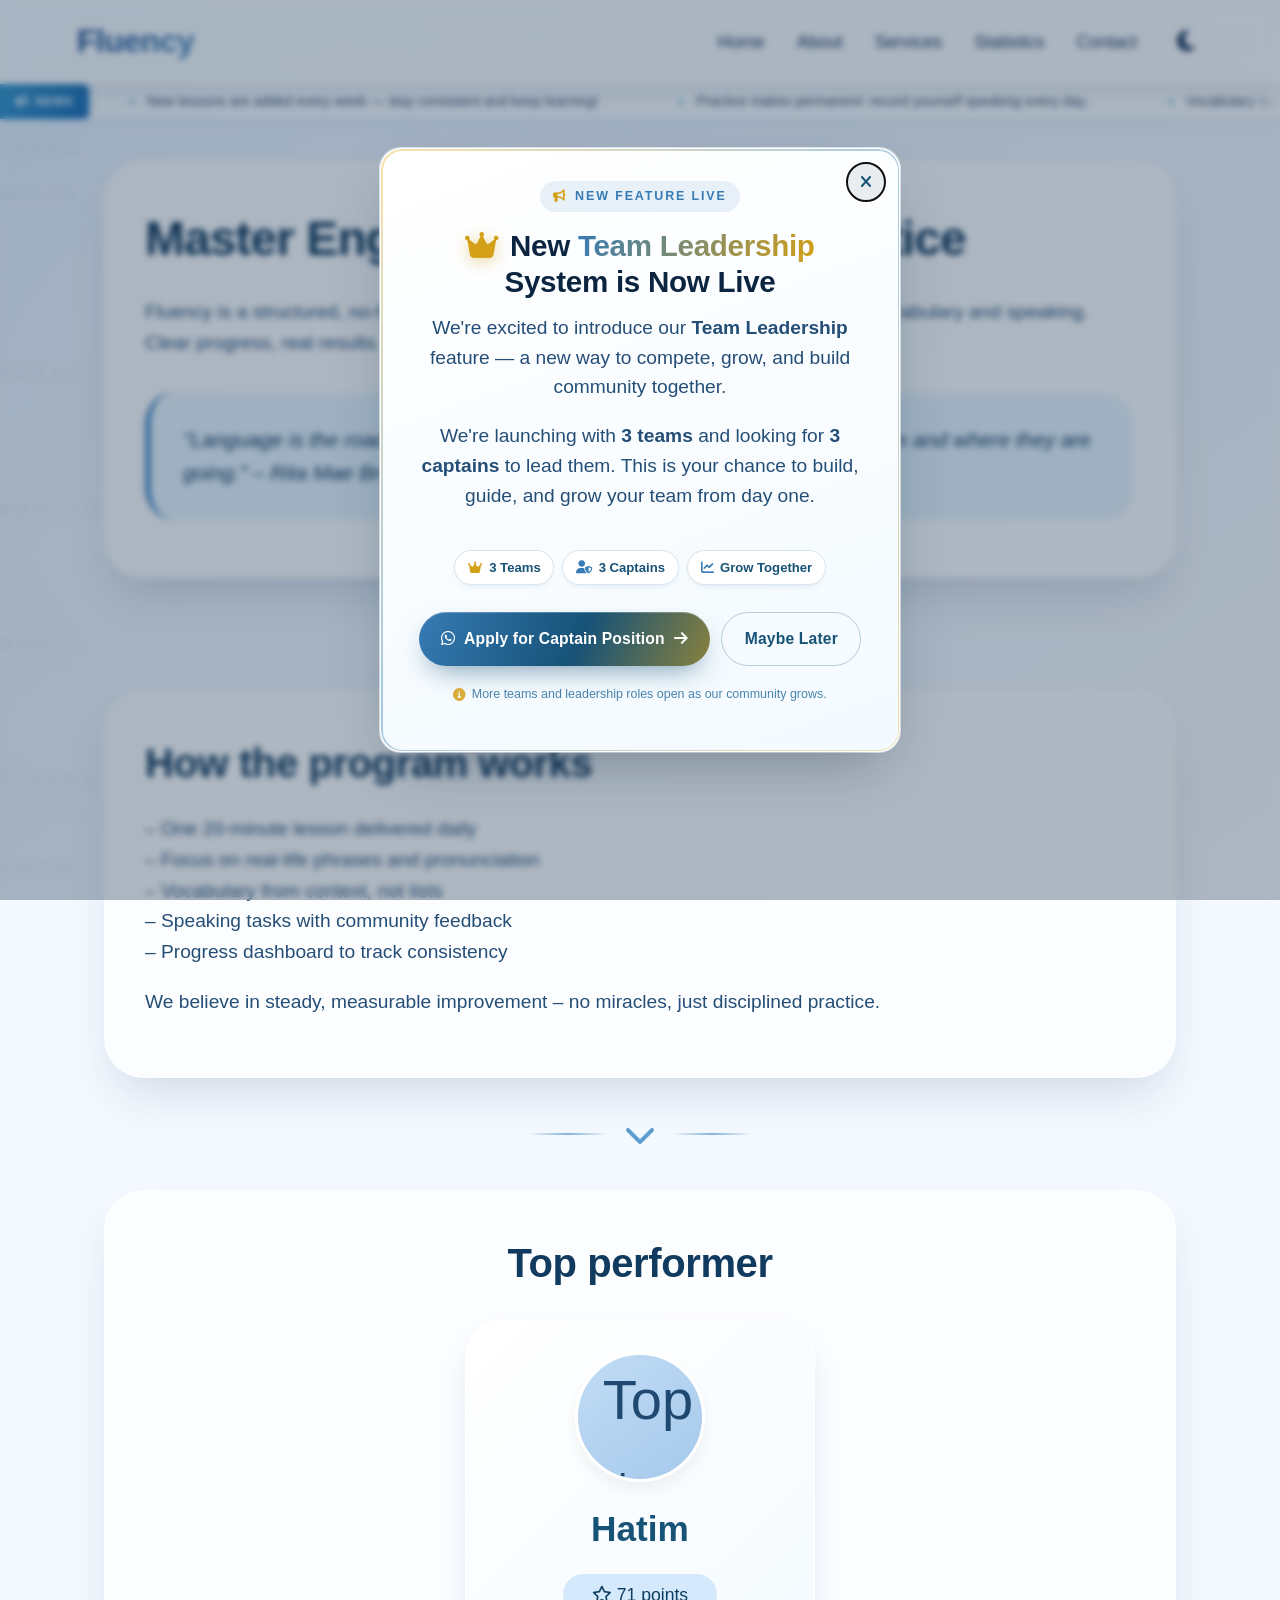
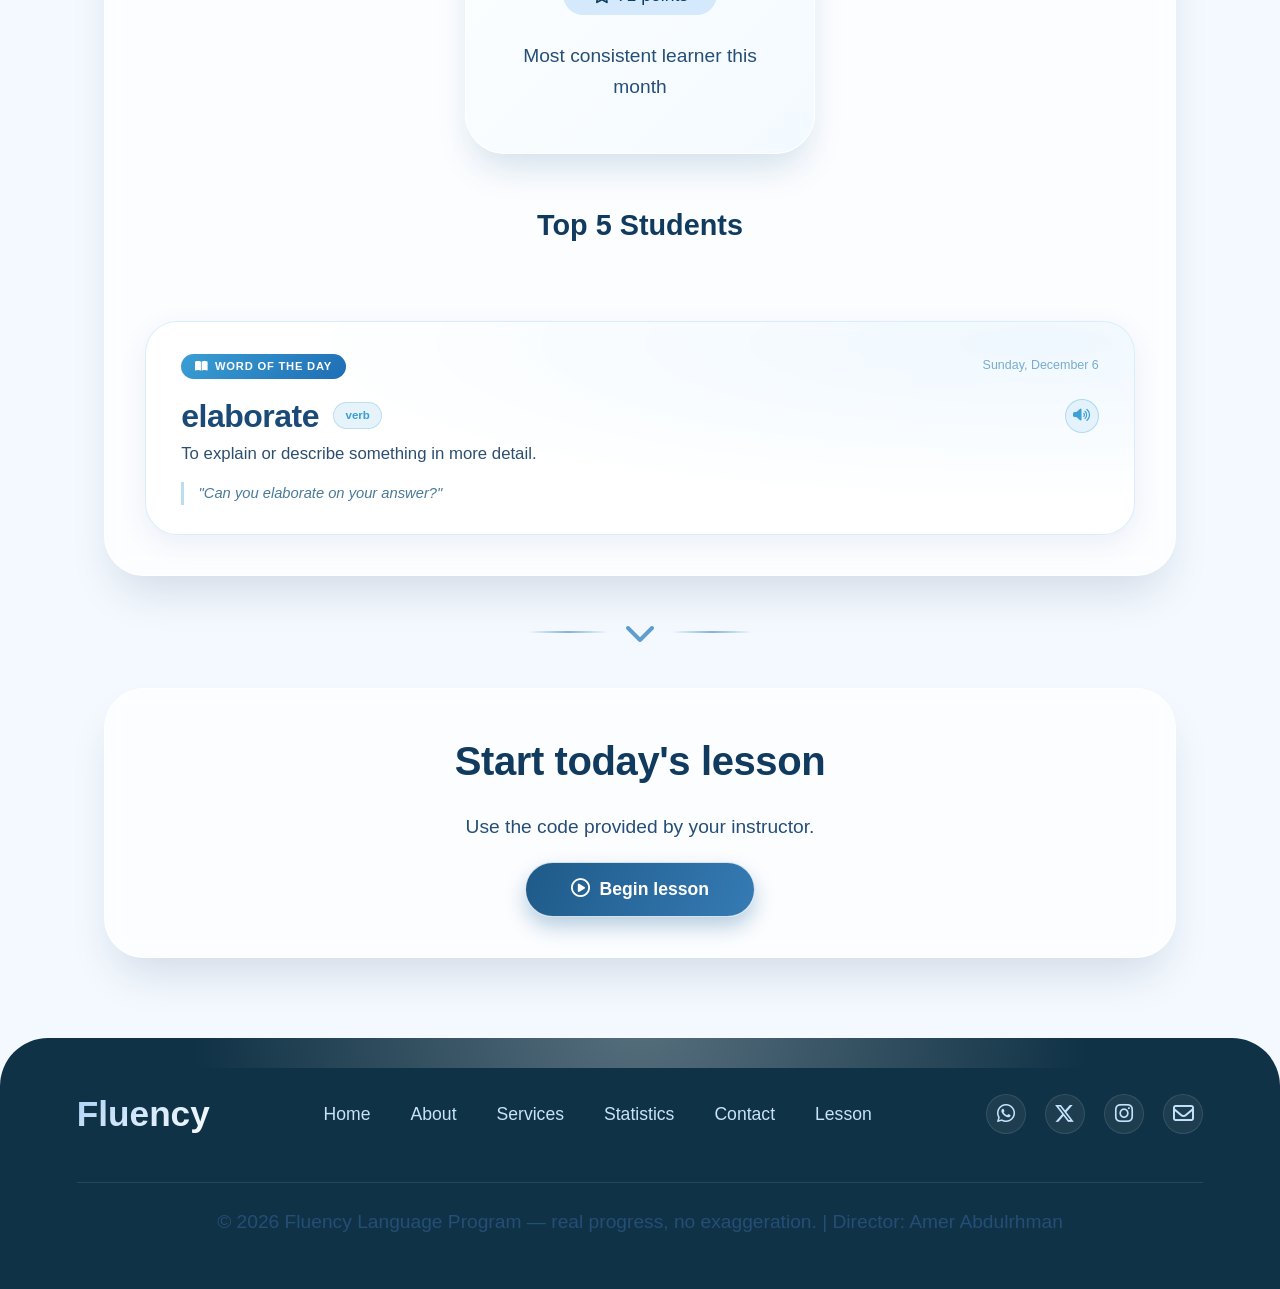
==== index.html @ 18ce6642 "Add popup, translator, cursor trail" ====
<!DOCTYPE html>
<html lang="en">

<head>
  <meta charset="UTF-8">
  <meta name="viewport" content="width=device-width, initial-scale=1.0, maximum-scale=1.0, user-scalable=yes">
  <title>Fluency • Language Mastery</title>
  <link rel="stylesheet" href="https://cdnjs.cloudflare.com/ajax/libs/font-awesome/6.7.2/css/all.min.css">
  <script src="https://cdn.jsdelivr.net/npm/chart.js@4.4.0/dist/chart.umd.min.js"></script>
  <style>
    /* ===== RESET & BASE ===== */
    * {
      margin: 0;
      padding: 0;
      box-sizing: border-box;
    }

    body {
      font-family: 'Calibri', 'Inter', sans-serif;
      background-color: #f4f9ff;
      color: #1e2f4d;
      line-height: 1.6;
      overflow-x: hidden;
      transition: background-color 0.3s, color 0.3s;
      font-size: 1.15rem;
    }

    /* ===== DARK MODE ===== */
    body.dark-mode {
      background-color: #121a24;
      color: #e0e9f5;
    }

    body.dark-mode .section,
    body.dark-mode .task-card,
    body.dark-mode .stats-card,
    body.dark-mode .contact-card,
    body.dark-mode .leader-card,
    body.dark-mode .top-student-card,
    body.dark-mode .instructions,
    body.dark-mode .deadline-info,
    body.dark-mode .marks-info,
    body.dark-mode .input-hint,
    body.dark-mode .student-table,
    body.dark-mode .student-table th,
    body.dark-mode .student-table td,
    body.dark-mode .custom-popup,
    body.dark-mode .questions-box {
      background: rgba(20, 35, 50, 0.9) !important;
      color: #e0e9f5 !important;
      border-color: rgba(255, 255, 255, 0.1) !important;
    }

    body.dark-mode .quote {
      background: rgba(40, 60, 80, 0.8);
      color: #d0e2f5;
    }

    body.dark-mode .btn {
      background: #2d4055;
      color: #cfdef5;
      border-color: #4a6380;
    }

    body.dark-mode .btn-primary {
      background: linear-gradient(115deg, #2b5780, #3f6b99);
      color: white;
    }

    body.dark-mode .progress-bar-container {
      background: #2d4055;
    }

    body.dark-mode .progress-fill {
      background: #5e9fcf;
    }

    body.dark-mode .student-table .progress-bar {
      background: #2d4055;
    }

    body.dark-mode .student-table .progress-fill {
      background: #5e9fcf;
    }

    body.dark-mode .questions-box textarea,
    body.dark-mode .questions-box input {
      background: rgba(30, 45, 60, 0.9);
      color: #e0e9f5;
      border-color: rgba(255, 255, 255, 0.2);
    }

    body.dark-mode .questions-box textarea:focus,
    body.dark-mode .questions-box input:focus {
      border-color: #5e9fcf;
    }

    /* ===== ANIMATED BACKGROUND ===== */
    .bg-animation {
      position: fixed;
      top: 0;
      left: 0;
      width: 100%;
      height: 100%;
      z-index: -2;
      background: linear-gradient(145deg, #e2f0ff 0%, #fafcff 100%);
      overflow: hidden;
      transition: background 0.3s;
    }

    body.dark-mode .bg-animation {
      background: linear-gradient(145deg, #0b1a2a, #1a2c3f);
    }

    .floating-words {
      position: absolute;
      width: 100%;
      height: 100%;
      font-size: 0;
    }

    .floating-words span {
      position: absolute;
      font-size: 1.2rem;
      font-weight: 500;
      color: rgba(75, 130, 190, 0.1);
      white-space: nowrap;
      user-select: none;
      animation: floatWord 20s linear infinite;
      text-transform: uppercase;
      letter-spacing: 4px;
    }

    @keyframes floatWord {
      0% {
        transform: translateX(100vw) translateY(0) rotate(0deg);
        opacity: 0;
      }

      10% {
        opacity: 0.4;
      }

      90% {
        opacity: 0.4;
      }

      100% {
        transform: translateX(-200px) translateY(-50px) rotate(15deg);
        opacity: 0;
      }
    }

    .floating-words span:nth-child(1) {
      top: 15%;
      animation-duration: 18s;
      animation-delay: -2s;
    }

    .floating-words span:nth-child(2) {
      top: 40%;
      animation-duration: 22s;
      animation-delay: -7s;
    }

    .floating-words span:nth-child(3) {
      top: 70%;
      animation-duration: 25s;
      animation-delay: -3s;
    }

    .floating-words span:nth-child(4) {
      top: 20%;
      animation-duration: 30s;
      animation-delay: -12s;
    }

    .floating-words span:nth-child(5) {
      top: 85%;
      animation-duration: 19s;
      animation-delay: -5s;
    }

    .floating-words span:nth-child(6) {
      top: 55%;
      animation-duration: 27s;
      animation-delay: -9s;
    }

    .floating-words span:nth-child(7) {
      top: 10%;
      animation-duration: 24s;
      animation-delay: -15s;
    }

    .floating-words span:nth-child(8) {
      top: 95%;
      animation-duration: 21s;
      animation-delay: -1s;
    }

    .bg-overlay {
      position: fixed;
      top: 0;
      left: 0;
      width: 100%;
      height: 100%;
      background: radial-gradient(circle at 20% 50%, rgba(255, 255, 255, 0.3) 0%, transparent 50%);
      z-index: -1;
      pointer-events: none;
    }

    /* ===== NEWS TICKER ===== */
    .news-ticker {
      width: 100%;
      background: rgba(255, 255, 255, 0.55);
      backdrop-filter: blur(10px);
      -webkit-backdrop-filter: blur(10px);
      border-bottom: 1px solid rgba(180, 220, 255, 0.5);
      color: #1e3a5f;
      font-size: 0.87rem;
      font-weight: 500;
      overflow: hidden;
      display: flex;
      align-items: center;
      height: 36px;
      position: relative;
      z-index: 99;
      box-shadow: 0 2px 10px rgba(30, 90, 140, 0.06);
    }

    body.dark-mode .news-ticker {
      background: rgba(20, 35, 52, 0.7);
      border-bottom-color: rgba(60, 120, 190, 0.25);
      color: #b3d6f0;
    }

    .ticker-label {
      background: linear-gradient(135deg, #3a9fd4, #1e6db5);
      color: #fff;
      font-weight: 700;
      font-size: 0.72rem;
      letter-spacing: 0.07em;
      text-transform: uppercase;
      padding: 0 1rem;
      height: 100%;
      display: flex;
      align-items: center;
      gap: 0.4rem;
      white-space: nowrap;
      flex-shrink: 0;
      border-radius: 0 6px 6px 0;
      box-shadow: 2px 0 8px rgba(30, 109, 181, 0.18);
    }

    .ticker-track {
      flex: 1;
      overflow: hidden;
      position: relative;
      height: 100%;
      -webkit-mask-image: linear-gradient(90deg, transparent 0%, black 2.5%, black 97%, transparent 100%);
      mask-image: linear-gradient(90deg, transparent 0%, black 2.5%, black 97%, transparent 100%);
    }

    .ticker-content {
      display: inline-flex;
      align-items: center;
      height: 100%;
      white-space: nowrap;
      animation: tickerScroll 42s linear infinite;
      will-change: transform;
    }

    .ticker-content:hover { animation-play-state: paused; }

    .ticker-item {
      padding: 0 2.5rem;
      color: #1e3a5f;
      opacity: 0.85;
    }

    body.dark-mode .ticker-item { color: #b3d6f0; }

    .ticker-item::before {
      content: '◆';
      margin-right: 0.75rem;
      font-size: 0.5rem;
      color: #3a9fd4;
      opacity: 0.7;
      vertical-align: middle;
    }

    @keyframes tickerScroll {
      0%   { transform: translateX(100vw); }
      100% { transform: translateX(-100%); }
    }

    @media (prefers-reduced-motion: reduce) {
      .ticker-content { animation: none; }
    }

    /* ===== TASK MOOD BACKGROUND SYSTEM ===== */
    #taskMoodBg {
      position: fixed;
      inset: 0;
      z-index: -1;        /* between bg-animation(-2) and page content */
      pointer-events: none;
    }

    .mood-layer {
      position: absolute;
      inset: 0;
      opacity: 0;
      transition: opacity 0.7s ease;
      will-change: opacity;
    }

    .mood-layer.active { opacity: 1; }
    body.dark-mode .mood-layer.active { opacity: 0.5; }

    /* Task 1 – Video / Study: calm drifting soft-blue blobs */
    .mood-study {
      background:
        radial-gradient(ellipse at 15% 85%, rgba(100,180,255,0.10) 0%, transparent 55%),
        radial-gradient(ellipse at 85% 15%, rgba(150,215,255,0.07) 0%, transparent 50%);
      animation: moodStudyDrift 22s ease-in-out infinite alternate;
      transform-origin: center center;
    }
    @keyframes moodStudyDrift {
      from { transform: scale(1)    translate(0,0); }
      to   { transform: scale(1.06) translate(12px,-8px); }
    }

    /* Task 2 – Reflection / Thinking: subtle dot-grid pulse */
    .mood-thinking {
      background-image: radial-gradient(circle, rgba(80,120,180,0.07) 1px, transparent 1px);
      background-size: 38px 38px;
      animation: moodThinkingPulse 9s ease-in-out infinite;
    }
    @keyframes moodThinkingPulse {
      0%,100% { opacity: 0.5; }
      50%     { opacity: 1;   }
    }

    /* Task 3 – Read Aloud / Speaking: waveform ripple shimmer */
    .mood-speaking {
      background:
        repeating-linear-gradient(
          90deg,
          transparent,
          transparent 10px,
          rgba(60,155,212,0.04) 10px,
          rgba(60,155,212,0.04) 11px
        );
      animation: moodSpeakingShift 5s ease-in-out infinite;
    }
    @keyframes moodSpeakingShift {
      0%,100% { background-position: 0 0;    }
      50%     { background-position: 22px 0; }
    }

    /* Task 4 – Vocabulary: warm calm glow breathe */
    .mood-vocab {
      background:
        radial-gradient(ellipse at 50% 95%, rgba(100,210,160,0.07) 0%, transparent 60%),
        radial-gradient(ellipse at 50% 5%,  rgba(100,180,255,0.07) 0%, transparent 55%);
      animation: moodVocabBreath 14s ease-in-out infinite alternate;
    }
    @keyframes moodVocabBreath {
      from { transform: scale(1);    }
      to   { transform: scale(1.04); }
    }

    /* Task 5 – Questions / Challenge: dynamic purple-blue gradient pulse */
    .mood-challenge {
      background:
        radial-gradient(ellipse at 30% 70%, rgba(170,110,230,0.07) 0%, transparent 55%),
        radial-gradient(ellipse at 70% 30%, rgba(90,155,255,0.08)  0%, transparent 45%);
      animation: moodChallengePulse 7s ease-in-out infinite alternate;
    }
    @keyframes moodChallengePulse {
      from { transform: scale(1)    rotate(0deg);  }
      to   { transform: scale(1.04) rotate(0.4deg); }
    }

    /* ===== HEADER ===== */
    header {
      display: flex;
      justify-content: space-between;
      align-items: center;
      padding: 1rem 6%;
      background: rgba(255, 255, 255, 0.6);
      backdrop-filter: blur(12px);
      -webkit-backdrop-filter: blur(12px);
      box-shadow: 0 8px 20px rgba(0, 30, 60, 0.08);
      position: sticky;
      top: 0;
      z-index: 100;
      border-bottom: 1px solid rgba(255, 255, 255, 0.5);
      transition: background 0.3s;
    }

    body.dark-mode header {
      background: rgba(20, 35, 50, 0.8);
    }

    .logo {
      font-size: 2rem;
      font-weight: 700;
      background: linear-gradient(130deg, #1f4e8c, #4a8abf);
      -webkit-background-clip: text;
      background-clip: text;
      color: transparent;
      letter-spacing: -0.5px;
      cursor: pointer;
      transition: 0.2s;
    }

    .logo:hover {
      filter: drop-shadow(0 4px 8px rgba(0, 100, 200, 0.2));
    }

    nav {
      display: flex;
      gap: 2rem;
      align-items: center;
      flex-wrap: wrap;
    }

    nav a {
      text-decoration: none;
      color: #1e3a5f;
      font-weight: 500;
      font-size: 1.1rem;
      cursor: pointer;
      position: relative;
      padding: 0.25rem 0;
    }

    body.dark-mode nav a {
      color: #c7def5;
    }

    nav a::after {
      content: '';
      position: absolute;
      bottom: 0;
      left: 0;
      width: 0;
      height: 2px;
      background: linear-gradient(90deg, #2b6f9e, #7fb4d9);
      transition: width 0.25s ease;
    }

    nav a:hover::after {
      width: 100%;
    }

    .dark-mode-toggle {
      background: none;
      border: none;
      font-size: 1.5rem;
      cursor: pointer;
      color: #1e3a5f;
      padding: 0 0.5rem;
    }

    body.dark-mode .dark-mode-toggle {
      color: #ffdb9f;
    }

    /* ===== MAIN CONTAINER ===== */
    .container {
      max-width: 1200px;
      margin: 2rem auto 4rem;
      padding: 0 5%;
      position: relative;
      z-index: 5;
    }

    /* ===== CARDS ===== */
    .section {
      background: rgba(255, 255, 255, 0.7);
      backdrop-filter: blur(10px);
      -webkit-backdrop-filter: blur(10px);
      border-radius: 2.5rem;
      padding: 2.5rem;
      margin: 2.5rem 0;
      box-shadow: 0 25px 45px -12px rgba(0, 40, 80, 0.15);
      border: 1px solid rgba(255, 255, 255, 0.6);
      transition: transform 0.3s ease, box-shadow 0.4s, background 0.3s;
    }

    .section:hover {
      transform: translateY(-6px);
      box-shadow: 0 32px 55px -10px rgba(25, 85, 130, 0.2);
      border-color: rgba(255, 255, 255, 0.9);
    }

    h1,
    h2,
    h3 {
      font-weight: 600;
      color: #103a5e;
      margin-bottom: 1.2rem;
    }

    body.dark-mode h1,
    body.dark-mode h2,
    body.dark-mode h3 {
      color: #b3d6f0;
    }

    h1 {
      font-size: clamp(2.2rem, 5vw, 3rem);
      letter-spacing: -0.02em;
    }

    h2 {
      font-size: clamp(2rem, 4vw, 2.5rem);
      letter-spacing: -0.01em;
    }

    h3 {
      font-size: clamp(1.5rem, 3vw, 1.8rem);
    }

    p {
      font-size: 1.2rem;
      color: #254e77;
      margin-bottom: 1.2rem;
      font-weight: 400;
    }

    body.dark-mode p {
      color: #b5d0e8;
    }

    .arrow-section {
      display: flex;
      justify-content: center;
      align-items: center;
      margin: 0.5rem 0 1.5rem;
      color: #84b3d9;
      font-size: 1.6rem;
      gap: 1rem;
    }

    .arrow-section .line {
      width: 80px;
      height: 2px;
      background: linear-gradient(90deg, transparent, #84b3d9, transparent);
    }

    .arrow-section i {
      font-size: 2rem;
      color: #5e9fcf;
      animation: slideDown 2.2s infinite;
    }

    @keyframes slideDown {
      0% {
        transform: translateY(-8px);
        opacity: 0.3;
      }

      50% {
        transform: translateY(8px);
        opacity: 1;
      }

      100% {
        transform: translateY(-8px);
        opacity: 0.3;
      }
    }

    .quote {
      background: rgba(220, 240, 255, 0.7);
      backdrop-filter: blur(4px);
      padding: 2rem;
      border-radius: 2rem;
      margin: 2rem 0 1rem;
      font-style: italic;
      border-left: 6px solid #4e8fc9;
      font-size: 1.3rem;
      color: #103a5e;
      box-shadow: inset 0 2px 10px rgba(255, 255, 255, 0.8);
    }

    /* ===== TOP PERFORMER CARD ===== */
    .leader-card {
      background: linear-gradient(135deg, #ffffff 0%, #f3faff 100%);
      border-radius: 2.5rem;
      padding: 2rem;
      display: flex;
      flex-direction: column;
      align-items: center;
      max-width: 350px;
      margin: 1.5rem auto;
      box-shadow: 0 20px 35px -8px rgba(40, 100, 150, 0.2);
      border: 1px solid rgba(255, 255, 255, 0.9);
    }

    .leader-avatar {
      width: 130px;
      height: 130px;
      background: linear-gradient(145deg, #c1dcf5, #a6c9ec);
      border-radius: 50%;
      display: flex;
      align-items: center;
      justify-content: center;
      margin-bottom: 1.2rem;
      font-size: 3.5rem;
      color: #1f4970;
      box-shadow: 0 8px 16px rgba(0, 0, 0, 0.05);
      border: 3px solid white;
      overflow: hidden;
    }

    .leader-avatar img {
      width: 100%;
      height: 100%;
      object-fit: cover;
    }

    .leader-name {
      font-size: 2.2rem;
      font-weight: 600;
      color: #175277;
      margin-bottom: 0.25rem;
    }

    .leader-points {
      background: #d4e9fc;
      padding: 0.4rem 1.8rem;
      border-radius: 40px;
      font-weight: 500;
      color: #0f3d60;
      margin: 0.8rem 0;
      font-size: 1.1rem;
    }

    /* ===== TOP 5 GRID ===== */
    .top5-grid {
      display: grid;
      grid-template-columns: repeat(auto-fit, minmax(160px, 1fr));
      gap: 1.5rem;
      margin-top: 2rem;
    }

    .top-student-card {
      background: linear-gradient(135deg, #ffffff 0%, #f3faff 100%);
      border-radius: 1.5rem;
      padding: 1.2rem;
      text-align: center;
      box-shadow: 0 10px 20px -5px rgba(40, 100, 150, 0.15);
      border: 1px solid rgba(255, 255, 255, 0.8);
      transition: transform 0.2s;
    }

    .top-student-card:hover {
      transform: translateY(-4px);
    }

    .top-student-name {
      font-size: 1.3rem;
      font-weight: 600;
      color: #175277;
      margin-bottom: 0.3rem;
    }

    .top-student-score {
      font-size: 1.1rem;
      color: #2b6f9e;
      font-weight: 500;
    }

    /* ===== TEAM LEADERBOARD ===== */
    @keyframes fadeSlideUp {
      from { opacity: 0; transform: translateY(20px); }
      to   { opacity: 1; transform: translateY(0); }
    }

    @keyframes premiumGlow {
      0%, 100% {
        box-shadow: 0 0 0 2px rgba(212,160,23,0.35),
                    0 20px 40px -8px rgba(212,160,23,0.40);
      }
      50% {
        box-shadow: 0 0 0 3px rgba(212,160,23,0.60),
                    0 24px 48px -8px rgba(212,160,23,0.60);
      }
    }

    .team-leaderboard-section {
      animation: fadeSlideUp 0.7s ease-out;
    }

    .team-leaderboard-title {
      display: flex;
      align-items: center;
      gap: 0.7rem;
      justify-content: center;
    }

    .team-leaderboard-title i {
      color: #367bb5;
      font-size: 1.8rem;
      filter: drop-shadow(0 2px 4px rgba(54, 123, 181, 0.25));
    }

    .team-leaderboard-subtitle {
      text-align: center;
      color: #2b6f9e;
      font-size: 1.05rem;
      margin-top: -0.3rem;
      margin-bottom: 1.5rem;
      font-style: italic;
    }

    .team-grid {
      display: grid;
      grid-template-columns: repeat(auto-fit, minmax(260px, 1fr));
      gap: 1.5rem;
      margin-top: 1.5rem;
    }

    .team-card {
      background: linear-gradient(135deg, #ffffff 0%, #f3faff 100%);
      border-radius: 1.5rem;
      padding: 1.6rem 1.4rem;
      text-align: center;
      box-shadow: 0 10px 20px -5px rgba(40, 100, 150, 0.15);
      border: 1px solid rgba(255, 255, 255, 0.85);
      transition: transform 0.25s ease, box-shadow 0.25s ease;
      animation: fadeSlideUp 0.6s ease-out both;
      display: flex;
      flex-direction: column;
      align-items: center;
      gap: 0.5rem;
      position: relative;
    }

    .team-card:nth-child(1) { animation-delay: 0.05s; }
    .team-card:nth-child(2) { animation-delay: 0.15s; }
    .team-card:nth-child(3) { animation-delay: 0.25s; }
    .team-card:nth-child(4) { animation-delay: 0.35s; }
    .team-card:nth-child(5) { animation-delay: 0.45s; }
    .team-card:nth-child(n+6) { animation-delay: 0.55s; }

    .team-card:hover {
      transform: translateY(-6px);
      box-shadow: 0 18px 32px -8px rgba(40, 100, 150, 0.25);
    }

    .team-card .rank-icon {
      font-size: 2.4rem;
      line-height: 1;
      margin-bottom: 0.2rem;
    }

    .team-card .rank-icon-1 {
      color: #1e5a88;
      filter: drop-shadow(0 3px 8px rgba(30, 90, 136, 0.35));
    }

    .team-card .rank-icon-2 {
      color: #367bb5;
      filter: drop-shadow(0 2px 5px rgba(54, 123, 181, 0.25));
    }

    .team-card .rank-icon-3 {
      color: #5e9fcf;
      filter: drop-shadow(0 2px 5px rgba(94, 159, 207, 0.25));
    }

    .team-card .rank-icon-other {
      color: #84b3d9;
    }

    .team-card .rank-text {
      color: #5e9fcf;
      font-weight: 600;
      font-size: 0.95rem;
      letter-spacing: 0.05em;
    }

    .team-card .team-name {
      font-size: 1.35rem;
      font-weight: 600;
      color: #175277;
      margin-top: 0.2rem;
    }

    .team-card .team-captain {
      color: #2b6f9e;
      font-size: 0.95rem;
      display: flex;
      align-items: center;
      gap: 0.4rem;
    }

    .team-card .team-captain i {
      color: #5e9fcf;
    }

    .team-card .team-points {
      background: #d4e9fc;
      color: #0f3d60;
      border-radius: 50px;
      padding: 0.4rem 1.1rem;
      font-weight: 600;
      font-size: 1rem;
      margin-top: 0.3rem;
    }

    .team-card.rank-1 {
      background: linear-gradient(135deg, #fffaeb 0%, #fff2c9 100%);
      border: 1.5px solid #f0c862;
      animation: fadeSlideUp 0.6s ease-out both, premiumGlow 2.6s ease-in-out infinite 0.7s;
    }

    .team-card.rank-1 .team-name {
      color: #8a6310;
    }

    .team-card.rank-1 .team-points {
      background: linear-gradient(135deg, #ffe49a, #f0c862);
      color: #5a3f08;
    }

    .team-card.rank-2 {
      background: linear-gradient(135deg, #ffffff 0%, #eef2f6 100%);
      border: 1.5px solid #c4ccd4;
    }

    .team-card.rank-3 {
      background: linear-gradient(135deg, #fff8f1 0%, #f5e6d6 100%);
      border: 1.5px solid #d9b18a;
    }

    .team-leaderboard-footnote {
      text-align: center;
      color: #2b6f9e;
      font-style: italic;
      margin-top: 2rem;
      font-size: 1rem;
    }

    body.dark-mode .team-card {
      background: linear-gradient(135deg, #1a2735 0%, #182230 100%) !important;
      border-color: rgba(255, 255, 255, 0.08) !important;
      color: #e0e9f5;
    }

    body.dark-mode .team-card .team-name {
      color: #d6e7f5;
    }

    body.dark-mode .team-card .team-captain,
    body.dark-mode .team-card .rank-text {
      color: #aac8e0;
    }

    body.dark-mode .team-card .team-points {
      background: rgba(94, 159, 207, 0.2);
      color: #d4e9fc;
    }

    body.dark-mode .team-card.rank-1 {
      background: linear-gradient(135deg, #2a2010 0%, #1f1808 100%) !important;
      border-color: #d4a017 !important;
    }

    body.dark-mode .team-card.rank-1 .team-name {
      color: #f0c862;
    }

    body.dark-mode .team-card.rank-1 .team-points {
      background: linear-gradient(135deg, #d4a017, #b8860b);
      color: #1a1407;
    }

    body.dark-mode .team-card.rank-2 {
      background: linear-gradient(135deg, #1d2530 0%, #161c25 100%) !important;
      border-color: rgba(196, 204, 212, 0.4) !important;
    }

    body.dark-mode .team-card.rank-3 {
      background: linear-gradient(135deg, #261c12 0%, #1e160d 100%) !important;
      border-color: rgba(217, 177, 138, 0.4) !important;
    }

    body.dark-mode .team-leaderboard-subtitle,
    body.dark-mode .team-leaderboard-footnote {
      color: #aac8e0;
    }

    body.dark-mode .team-leaderboard-title i {
      color: #84b3d9;
      filter: drop-shadow(0 2px 4px rgba(132, 179, 217, 0.35));
    }

    body.dark-mode .team-card .rank-icon-1 {
      color: #b3d6f0;
      filter: drop-shadow(0 3px 8px rgba(179, 214, 240, 0.4));
    }

    body.dark-mode .team-card .rank-icon-2 {
      color: #84b3d9;
    }

    body.dark-mode .team-card .rank-icon-3 {
      color: #5e9fcf;
    }

    /* ===== BUTTONS ===== */
    .btn {
      background: white;
      border: none;
      padding: 1rem 2.8rem;
      border-radius: 50px;
      font-weight: 600;
      font-size: 1.1rem;
      color: #1e4f7a;
      cursor: pointer;
      transition: all 0.25s ease;
      box-shadow: 0 6px 16px rgba(45, 100, 150, 0.1);
      display: inline-flex;
      align-items: center;
      justify-content: center;
      gap: 0.6rem;
      border: 1px solid rgba(255, 255, 255, 0.8);
      backdrop-filter: blur(2px);
    }

    .btn i {
      font-size: 1.2rem;
      color: #3d7cb0;
    }

    .btn:hover {
      background: #e8f2fc;
      transform: translateY(-2px);
      box-shadow: 0 10px 22px rgba(25, 90, 160, 0.18);
      border-color: #b0d1f0;
    }

    .btn:active {
      transform: translateY(0) scale(0.97);
      transition: transform 0.08s ease;
    }

    .btn-primary {
      background: linear-gradient(115deg, #1e5a88, #367bb5);
      color: white;
      box-shadow: 0 10px 20px rgba(25, 95, 155, 0.3);
    }

    .btn-primary i {
      color: white;
    }

    .btn-primary:hover {
      background: linear-gradient(115deg, #1b4f78, #2d6ca3);
      transform: translateY(-2px);
      box-shadow: 0 12px 24px rgba(25, 90, 160, 0.28);
    }

    .btn-primary:active {
      transform: translateY(0) scale(0.97);
      transition: transform 0.08s ease;
    }

    /* ===== INPUT ===== */
    input {
      padding: 1rem 1.8rem;
      border-radius: 60px;
      border: 1px solid #c7ddef;
      background: white;
      font-size: 1.1rem;
      width: 300px;
      max-width: 100%;
      margin: 0.8rem 0;
      outline: none;
      transition: 0.2s;
      box-shadow: inset 0 2px 6px rgba(0, 0, 0, 0.02);
    }

    input:focus {
      border-color: #639fd1;
      box-shadow: 0 0 0 3px rgba(90, 155, 215, 0.15);
    }

    .input-hint {
      font-size: 0.9rem;
      color: #5f7d9c;
      margin-top: -0.5rem;
      margin-bottom: 0.8rem;
    }

    body.dark-mode .input-hint {
      color: #a0b8d0;
    }

    /* ===== QUESTIONS BOX ===== */
    .questions-box {
      background: rgba(255, 255, 255, 0.9);
      border-radius: 2rem;
      padding: 2rem;
      margin-top: 2rem;
      border: 2px solid #c7ddef;
      box-shadow: 0 10px 25px -5px rgba(0, 50, 80, 0.1);
    }

    .questions-box h3 {
      color: #1e5a88;
      margin-bottom: 1rem;
      display: flex;
      align-items: center;
      gap: 0.8rem;
    }

    .questions-box h3 i {
      color: #5e9fcf;
      font-size: 1.8rem;
    }

    .questions-box textarea {
      width: 100%;
      padding: 1.2rem;
      border-radius: 1.5rem;
      border: 2px solid #c7ddef;
      font-size: 1.1rem;
      font-family: 'Calibri', sans-serif;
      resize: vertical;
      min-height: 120px;
      outline: none;
      transition: 0.2s;
      background: white;
    }

    .questions-box textarea:focus {
      border-color: #1e5a88;
      box-shadow: 0 0 0 3px rgba(30, 90, 136, 0.15);
    }

    .questions-box input[type="text"] {
      width: 100%;
      padding: 1rem 1.5rem;
      border-radius: 60px;
      border: 2px solid #c7ddef;
      font-size: 1.1rem;
      margin: 0.8rem 0;
      outline: none;
      transition: 0.2s;
      background: white;
    }

    .questions-box input[type="text"]:focus {
      border-color: #1e5a88;
      box-shadow: 0 0 0 3px rgba(30, 90, 136, 0.15);
    }

    .questions-box .btn {
      margin-top: 1rem;
    }

    .question-success {
      background: #d4edda;
      color: #155724;
      padding: 1rem 1.5rem;
      border-radius: 1rem;
      margin-top: 1rem;
      display: none;
      align-items: center;
      gap: 0.8rem;
    }

    .question-success.show {
      display: flex;
    }

    .question-success i {
      color: #28a745;
      font-size: 1.5rem;
    }

    /* ===== LESSON TASKS ===== */
    .lesson-tasks {
      display: flex;
      flex-direction: column;
      gap: 1.8rem;
      margin-top: 2rem;
      position: relative;
    }

    .task-card {
      position: relative;
      overflow: hidden;
      background: rgba(255, 255, 255, 0.7);
      backdrop-filter: blur(6px);
      border-radius: 2rem;
      padding: 0;
      border: 1px solid rgba(180, 220, 255, 0.5);
      box-shadow: 0 8px 24px rgba(0, 30, 50, 0.07);
    }

    body.dark-mode .task-card {
      background: rgba(30, 45, 60, 0.8);
      border-color: rgba(80, 140, 200, 0.2);
    }

    /* ── Task Banner (header for each task card) ── */
    .task-banner {
      position: relative;
      display: flex;
      align-items: center;
      gap: 0.8rem;
      padding: 1.15rem 1.6rem;
      background: linear-gradient(135deg, rgba(232,244,255,0.95) 0%, rgba(210,235,255,0.75) 100%);
      border-bottom: 1px solid rgba(180, 220, 255, 0.45);
      overflow: hidden;
    }
    body.dark-mode .task-banner {
      background: linear-gradient(135deg, rgba(25,50,80,0.9) 0%, rgba(20,40,65,0.8) 100%);
      border-bottom-color: rgba(60,120,190,0.25);
    }
    .task-banner .tb-shape {
      position: absolute;
      border-radius: 50%;
      pointer-events: none;
    }
    .task-banner .tb-shape-1 {
      width: 160px; height: 160px;
      background: radial-gradient(circle, #c5e2ff 0%, transparent 70%);
      top: -65px; right: -40px;
      opacity: 0.65;
    }
    .task-banner .tb-shape-2 {
      width: 90px; height: 90px;
      background: radial-gradient(circle, #dbeeff 0%, transparent 70%);
      bottom: -35px; left: -15px;
      opacity: 0.55;
    }
    .task-banner .tb-shape-3 {
      width: 55px; height: 55px;
      background: linear-gradient(135deg, #d0eaff, #b8d9f5);
      top: 50%; right: 90px;
      transform: translateY(-50%) rotate(22deg);
      opacity: 0.35;
      border-radius: 10px;
    }
    .task-banner-icon {
      width: 46px; height: 46px;
      background: linear-gradient(135deg, #3a9fd4, #1e6db5);
      border-radius: 14px;
      display: flex; align-items: center; justify-content: center;
      color: #fff;
      font-size: 1.15rem;
      box-shadow: 0 4px 14px rgba(25, 90, 160, 0.3);
      position: relative; z-index: 1;
      flex-shrink: 0;
    }
    body.dark-mode .task-banner-icon {
      background: linear-gradient(135deg, #2a7ab5, #1a5a96);
    }
    .task-banner-title {
      font-size: 1.2rem;
      font-weight: 700;
      color: #18537b;
      position: relative; z-index: 1;
      flex: 1;
    }
    body.dark-mode .task-banner-title {
      color: #b3d6f0;
    }
    .task-banner-badge {
      background: linear-gradient(135deg, #e8f4ff, #d4ecff);
      color: #1e5a88;
      font-size: 0.76rem;
      font-weight: 700;
      padding: 0.22rem 0.85rem;
      border-radius: 50px;
      border: 1px solid rgba(30, 90, 136, 0.18);
      box-shadow: 0 2px 6px rgba(0, 60, 120, 0.08);
      position: relative; z-index: 1;
      letter-spacing: 0.03em;
    }
    body.dark-mode .task-banner-badge {
      background: rgba(50, 110, 180, 0.35);
      color: #b3d6f0;
      border-color: rgba(100, 160, 220, 0.3);
    }

    /* Task body padding (replaces old card padding) */
    .task-body {
      padding: 1.8rem 2rem 2rem;
    }

    .task-title {
      font-size: 1.6rem;
      font-weight: 600;
      color: #18537b;
      margin-bottom: 1.2rem;
      display: flex;
      align-items: center;
      justify-content: center;
      gap: 0.8rem;
      text-align: center;
    }

    body.dark-mode .task-title {
      color: #b3d6f0;
    }

    .task-title i {
      font-size: 1.9rem;
      color: #538cc0;
    }

    .video-wrapper {
      position: relative;
      padding-bottom: 56.25%;
      height: 0;
      border-radius: 1.5rem;
      overflow: hidden;
      background: #bdd6ec;
      margin: 1.5rem 0;
      box-shadow: 0 10px 25px -5px rgba(0, 0, 0, 0.2);
      border: 2px solid rgba(255, 255, 255, 0.3);
    }

    .video-wrapper iframe {
      position: absolute;
      top: 0;
      left: 0;
      width: 100%;
      height: 100%;
      border: none;
    }

    .deadline-info {
      background: #d9ecfd;
      border-radius: 60px;
      padding: 0.7rem 2rem;
      display: inline-block;
      font-weight: 500;
      color: #145580;
      margin: 1rem 0;
      font-size: 1.1rem;
    }

    .marks-info {
      background: #d9ecfd;
      border-radius: 60px;
      padding: 0.7rem 2rem;
      display: inline-block;
      font-weight: 500;
      color: #145580;
      margin: 0.5rem 0 1rem;
      font-size: 1.1rem;
    }

    .instructions {
      background: #f0f7ff;
      border-radius: 1.5rem;
      padding: 1.5rem;
      margin: 1.5rem 0;
      border-left: 4px solid #4e8fc9;
    }

    .instructions p {
      margin-bottom: 0.5rem;
      color: #254e77;
    }

    .lesson-centered {
      text-align: center;
    }

    .progress-container {
      display: flex;
      align-items: center;
      justify-content: center;
      margin: 1.5rem 0;
      background: rgba(255, 255, 255, 0.5);
      border-radius: 50px;
      padding: 0.5rem 1rem;
    }

    .progress-bar-container {
      width: 200px;
      height: 8px;
      background: #d9ecfd;
      border-radius: 4px;
      margin: 0 1rem;
    }

    .progress-fill {
      height: 100%;
      background: #1e5a88;
      border-radius: 4px;
      width: 0%;
      transition: width 0.3s;
    }

    .task-nav-buttons {
      display: flex;
      justify-content: space-between;
      margin-top: 2rem;
    }

    .hidden-task {
      display: none !important;
    }

    /* ===== TASK 2 (REFLECT) — CENTRED CONTENT ===== */
    /* Works for both static HTML and the API-replaced dynamic version */
    #task2 p,
    #task2 .task-title {
      text-align: center;
    }

    /* ===== TASK CARD ENTER / EXIT ANIMATIONS ===== */

    /* Forward exit — slide left + fade */
    .task-card.task-exiting {
      animation: taskSlideOut var(--exit-dur, 300ms) cubic-bezier(0.4,0,0.6,1) forwards;
      pointer-events: none;
    }
    /* Backward exit — slide right + fade */
    .task-card.task-exiting-back {
      animation: taskSlideOutBack var(--exit-dur, 300ms) cubic-bezier(0.4,0,0.6,1) forwards;
      pointer-events: none;
    }
    /* Forward enter — slide in from right */
    .task-card.task-entering {
      animation: taskSlideIn var(--enter-dur, 360ms) cubic-bezier(0.2,0,0.2,1) forwards;
    }
    /* Backward enter — slide in from left */
    .task-card.task-entering-back {
      animation: taskSlideInBack var(--enter-dur, 360ms) cubic-bezier(0.2,0,0.2,1) forwards;
    }
    /* Thinking task special: blur-to-focus entrance */
    .task-card[data-task-type="thinking"].task-entering,
    .task-card[data-task-type="thinking"].task-entering-back {
      animation: taskFocusIn var(--enter-dur, 380ms) cubic-bezier(0.2,0,0.2,1) forwards;
    }

    @keyframes taskSlideOut {
      from { opacity: 1; transform: translateX(0)     scale(1);    }
      to   { opacity: 0; transform: translateX(-28px)  scale(0.98); }
    }
    @keyframes taskSlideOutBack {
      from { opacity: 1; transform: translateX(0)    scale(1);    }
      to   { opacity: 0; transform: translateX(28px)  scale(0.98); }
    }
    @keyframes taskSlideIn {
      from { opacity: 0; transform: translateX(28px)  scale(0.98); }
      to   { opacity: 1; transform: translateX(0)     scale(1);    }
    }
    @keyframes taskSlideInBack {
      from { opacity: 0; transform: translateX(-28px) scale(0.98); }
      to   { opacity: 1; transform: translateX(0)     scale(1);    }
    }
    @keyframes taskFocusIn {
      from { opacity: 0; transform: scale(0.99); filter: blur(5px); }
      to   { opacity: 1; transform: scale(1);    filter: blur(0);   }
    }

    /* ===== ENHANCED PROGRESS BAR ===== */
    .progress-fill {
      transition: width 0.45s cubic-bezier(0.4, 0, 0.2, 1) !important;
    }

    /* ===== ACCESSIBILITY: REDUCED MOTION ===== */
    @media (prefers-reduced-motion: reduce) {
      .task-card.task-exiting,
      .task-card.task-exiting-back,
      .task-card.task-entering,
      .task-card.task-entering-back {
        animation: none !important;
        opacity: 1 !important;
        transform: none !important;
        filter: none !important;
      }
      .mood-layer {
        transition-duration: 0.01ms !important;
      }
      .mood-study, .mood-thinking, .mood-speaking,
      .mood-vocab, .mood-challenge {
        animation: none !important;
      }
      .bg-animation .floating-words span {
        animation: none !important;
      }
    }

    /* ===== CONTACT CARDS ===== */
    .contact-grid {
      display: flex;
      flex-wrap: wrap;
      gap: 2rem;
      justify-content: center;
      margin: 2rem 0;
    }

    .contact-card {
      background: white;
      border-radius: 2rem;
      padding: 1.8rem 2.2rem;
      text-align: center;
      flex: 1 1 200px;
      box-shadow: 0 15px 25px -8px rgba(0, 50, 80, 0.1);
      border: 1px solid rgba(255, 255, 255, 0.8);
    }

    .contact-card i {
      font-size: 2.5rem;
      color: #327ab3;
      margin-bottom: 1rem;
    }

    /* ===== STATISTICS PAGE ===== */
    .stats-grid {
      display: grid;
      grid-template-columns: repeat(auto-fit, minmax(200px, 1fr));
      gap: 1.5rem;
      margin: 2rem 0;
    }

    .stats-card {
      background: white;
      border-radius: 1.5rem;
      padding: 1.5rem;
      text-align: center;
      box-shadow: 0 8px 16px rgba(0, 30, 50, 0.05);
      border: 1px solid rgba(255, 255, 255, 0.8);
    }

    .stats-number {
      font-size: 2.8rem;
      font-weight: 700;
      color: #1e5a88;
      margin-bottom: 0.5rem;
    }

    .stats-label {
      font-size: 1.2rem;
      color: #2b6f9e;
    }

    .chart-container {
      position: relative;
      height: 300px;
      margin: 2rem 0;
    }

    .category-chart-container {
      height: 350px;
    }

    .student-table {
      width: 100%;
      border-collapse: collapse;
      margin-top: 2rem;
      background: rgba(255, 255, 255, 0.5);
      border-radius: 1rem;
      overflow: hidden;
    }

    .student-table th {
      text-align: left;
      padding: 0.8rem;
      background: rgba(75, 130, 190, 0.2);
      color: #103a5e;
      font-size: 1.1rem;
    }

    .student-table td {
      padding: 0.8rem;
      border-bottom: 1px solid rgba(75, 130, 190, 0.1);
      font-size: 1.1rem;
    }

    .student-table tr:last-child td {
      border-bottom: none;
    }

    .student-table .progress-bar {
      width: 100px;
      height: 8px;
      background: #d9ecfd;
      border-radius: 4px;
      overflow: hidden;
    }

    .student-table .progress-fill {
      height: 100%;
      background: #1e5a88;
      border-radius: 4px;
    }

    /* ===== CUSTOM POPUP ===== */
    .custom-popup {
      position: fixed;
      top: 50%;
      left: 50%;
      transform: translate(-50%, -50%);
      background: white;
      border-radius: 2rem;
      padding: 2.5rem;
      box-shadow: 0 30px 60px rgba(0, 40, 80, 0.3);
      z-index: 1000;
      max-width: 400px;
      width: 90%;
      text-align: center;
      border: 2px solid #4e8fc9;
    }

    .popup-overlay {
      position: fixed;
      top: 0;
      left: 0;
      width: 100%;
      height: 100%;
      background: rgba(0, 0, 0, 0.5);
      z-index: 999;
    }

    .popup-title {
      font-size: 2.2rem;
      font-weight: 700;
      color: #1e5a88;
      margin-bottom: 1rem;
    }

    .popup-message {
      font-size: 1.3rem;
      color: #254e77;
      margin-bottom: 2rem;
    }

    .popup-btn {
      background: linear-gradient(115deg, #1e5a88, #367bb5);
      color: white;
      border: none;
      padding: 0.8rem 2rem;
      border-radius: 50px;
      font-size: 1.2rem;
      font-weight: 600;
      cursor: pointer;
      transition: 0.2s;
    }

    .popup-btn:hover {
      transform: scale(1.05);
    }

    /* ===== LOADING SPINNER ===== */
    .loading-spinner {
      display: inline-block;
      width: 50px;
      height: 50px;
      border: 3px solid rgba(30, 90, 136, 0.3);
      border-radius: 50%;
      border-top-color: #1e5a88;
      animation: spin 1s ease-in-out infinite;
    }

    @keyframes spin {
      to {
        transform: rotate(360deg);
      }
    }

    /* ===== NOTIFICATION ===== */
    .notification {
      position: fixed;
      top: 20px;
      right: 20px;
      background: #1e5a88;
      color: white;
      padding: 1rem 2rem;
      border-radius: 50px;
      box-shadow: 0 10px 20px rgba(0, 0, 0, 0.2);
      z-index: 9999;
      animation: slideIn 0.3s ease;
    }

    @keyframes slideIn {
      from {
        transform: translateX(100%);
        opacity: 0;
      }

      to {
        transform: translateX(0);
        opacity: 1;
      }
    }

    /* ===== FOOTER ===== */
    footer {
      background: #103246;
      color: #e5f0fc;
      padding: 3rem 6% 2rem;
      border-radius: 3rem 3rem 0 0;
      margin-top: 5rem;
      position: relative;
      overflow: hidden;
      transition: background 0.3s;
    }

    body.dark-mode footer {
      background: #0a1a2a;
    }

    footer::before {
      content: '';
      position: absolute;
      top: -30px;
      left: 0;
      width: 100%;
      height: 60px;
      background: radial-gradient(circle at 50% 0%, rgba(255, 255, 255, 0.3) 0%, transparent 70%);
    }

    .footer-content {
      display: flex;
      flex-wrap: wrap;
      justify-content: space-between;
      align-items: center;
      gap: 2rem;
      max-width: 1200px;
      margin: 0 auto;
    }

    .footer-logo {
      font-size: 2.2rem;
      font-weight: 700;
      background: linear-gradient(145deg, #aad0f5, #ffffff);
      -webkit-background-clip: text;
      background-clip: text;
      color: transparent;
    }

    .footer-links {
      display: flex;
      gap: 2.5rem;
      flex-wrap: wrap;
    }

    .footer-links a {
      color: #c7e2fc;
      text-decoration: none;
      font-weight: 400;
      transition: color 0.2s;
      font-size: 1.1rem;
    }

    .footer-links a:hover {
      color: white;
    }

    .social-icons {
      display: flex;
      gap: 1.2rem;
      flex-wrap: wrap;
    }

    .social-icons a {
      color: #c7e2fc;
      background: rgba(255, 255, 255, 0.06);
      width: 40px;
      height: 40px;
      border-radius: 40px;
      display: flex;
      align-items: center;
      justify-content: center;
      font-size: 1.3rem;
      transition: 0.25s;
      border: 1px solid rgba(255, 255, 255, 0.1);
      cursor: pointer;
      text-decoration: none;
    }

    .social-icons a:hover {
      background: #2f577b;
      color: white;
      transform: translateY(-5px);
    }

    .footer-bottom {
      text-align: center;
      margin-top: 2.5rem;
      padding-top: 1.5rem;
      border-top: 1px solid rgba(255, 255, 255, 0.1);
      font-size: 1rem;
      color: #99bcd9;
    }

    .hidden {
      display: none;
    }

    /* ===== NAME ENTRY ADDITIONS ===== */
    .name-error-msg {
      font-size: 1rem;
      margin-top: 0.4rem;
      margin-bottom: 0.6rem;
      display: flex;
      align-items: center;
      gap: 0.5rem;
      justify-content: center;
      color: #cc4444 !important;
    }

    body.dark-mode .name-error-msg {
      color: #f0a0a0 !important;
    }

    #lessonNameSection input:focus {
      border-color: #639fd1;
      box-shadow: 0 0 0 3px rgba(90, 155, 215, 0.15);
    }

    #lessonNameSection input.input-error {
      border-color: #cc4444;
      box-shadow: 0 0 0 3px rgba(200, 60, 60, 0.12);
    }

    /* ╔══════════════════════════════════════════════════════╗
       ║        VOICE RECORDER — PREMIUM UI SYSTEM           ║
       ╚══════════════════════════════════════════════════════╝ */

    /* ── Outer card ─────────────────────────────────────── */
    .vr-card {
      background: linear-gradient(145deg, #ffffff 0%, #f0f8ff 100%);
      border-radius: 2rem;
      padding: 2rem 1.8rem 1.5rem;
      border: 1px solid rgba(30, 90, 136, 0.12);
      box-shadow:
        0 30px 60px -15px rgba(0, 60, 120, 0.13),
        0 4px 12px rgba(30, 90, 136, 0.06),
        inset 0 1px 0 rgba(255, 255, 255, 0.9);
      position: relative;
      overflow: hidden;
    }

    .vr-card::before {
      content: '';
      position: absolute;
      top: -60px; right: -60px;
      width: 220px; height: 220px;
      background: radial-gradient(circle, rgba(94, 159, 207, 0.08) 0%, transparent 70%);
      border-radius: 50%;
      pointer-events: none;
    }

    body.dark-mode .vr-card {
      background: linear-gradient(145deg, rgba(20,38,55,0.95), rgba(14,28,42,0.98));
      border-color: rgba(94, 159, 207, 0.18);
      box-shadow: 0 30px 60px -15px rgba(0,0,0,0.4), inset 0 1px 0 rgba(255,255,255,0.05);
    }

    /* ── Header row ─────────────────────────────────────── */
    .vr-header {
      display: flex;
      align-items: center;
      gap: 1.4rem;
      margin-bottom: 1.6rem;
    }

    /* ── Mic Orbit ───────────────────────────────────────── */
    .vr-mic-orbit {
      position: relative;
      width: 72px; height: 72px;
      flex-shrink: 0;
    }

    .vr-mic-core {
      position: absolute; inset: 0;
      display: flex; align-items: center; justify-content: center;
      background: linear-gradient(135deg, #1e5a88, #367bb5);
      border-radius: 50%;
      font-size: 1.5rem; color: white; z-index: 2;
      box-shadow: 0 8px 20px rgba(30,90,136,0.35);
      transition: background 0.4s ease, transform 0.3s ease;
    }

    .vr-mic-orbit.is-recording .vr-mic-core {
      background: linear-gradient(135deg, #c0392b, #e74c3c);
      box-shadow: 0 8px 24px rgba(231,76,60,0.5);
      animation: vrMicPulse 1.5s ease-in-out infinite;
    }

    @keyframes vrMicPulse {
      0%, 100% { transform: scale(1); }
      50%       { transform: scale(1.08); }
    }

    .vr-orbit-ring {
      position: absolute; border-radius: 50%;
      border: 2px solid rgba(30,90,136,0.15);
      top: 50%; left: 50%;
      transform: translate(-50%,-50%) scale(0);
      opacity: 0;
    }

    .vr-ring-1 { width: 88px;  height: 88px; }
    .vr-ring-2 { width: 108px; height: 108px; }
    .vr-ring-3 { width: 128px; height: 128px; }

    .vr-mic-orbit.is-recording .vr-ring-1 {
      border-color: rgba(231,76,60,0.45);
      animation: vrRingExpand 1.9s ease-out 0.0s infinite;
    }
    .vr-mic-orbit.is-recording .vr-ring-2 {
      border-color: rgba(231,76,60,0.28);
      animation: vrRingExpand 1.9s ease-out 0.4s infinite;
    }
    .vr-mic-orbit.is-recording .vr-ring-3 {
      border-color: rgba(231,76,60,0.14);
      animation: vrRingExpand 1.9s ease-out 0.8s infinite;
    }

    @keyframes vrRingExpand {
      0%   { transform: translate(-50%,-50%) scale(0.7); opacity: 0.9; }
      100% { transform: translate(-50%,-50%) scale(1.25); opacity: 0; }
    }

    /* ── Status + Timer ─────────────────────────────────── */
    .vr-status-text {
      font-size: 1.05rem; font-weight: 600;
      color: #1e5a88; transition: color 0.3s ease;
      letter-spacing: 0.01em;
    }
    body.dark-mode .vr-status-text { color: #7fc5ef; }
    .vr-status-text.vr-recording   { color: #e74c3c; }
    .vr-status-text.vr-done        { color: #1e8a48; }
    body.dark-mode .vr-status-text.vr-done { color: #4cd07d; }

    .vr-timer {
      font-size: 1.85rem; font-weight: 700;
      font-variant-numeric: tabular-nums;
      letter-spacing: 2px; color: #1e3a5f;
      line-height: 1.1; margin-top: 0.1rem;
      transition: color 0.3s ease;
    }
    body.dark-mode .vr-timer { color: #b3d6f0; }
    .vr-timer.is-recording   { color: #c0392b; }

    /* ── Waveform container ──────────────────────────────── */
    .vr-waveform-container {
      margin: 0.2rem 0 1.6rem;
      background: rgba(240,248,255,0.7);
      border-radius: 1.2rem;
      padding: 1rem 1.2rem 0.5rem;
      border: 1px solid rgba(30,90,136,0.08);
      min-height: 88px;
      display: flex; flex-direction: column; align-items: center; gap: 0.35rem;
    }
    body.dark-mode .vr-waveform-container {
      background: rgba(10,25,40,0.6);
      border-color: rgba(94,159,207,0.1);
    }

    .vr-waveform {
      display: flex; align-items: center; justify-content: center;
      gap: 3px; height: 52px; width: 100%;
    }

    .vr-bar {
      width: 4px; border-radius: 3px;
      background: linear-gradient(180deg, #1e5a88 0%, #84b3d9 100%);
      height: 5px; flex-shrink: 0;
      transition: height 0.06s ease, background 0.1s ease;
      will-change: height;
    }

    /* Gentle breathing when idle */
    .vr-bar.idle {
      animation: vrBarIdle var(--idle-dur, 2s) ease-in-out var(--idle-delay, 0s) infinite alternate;
    }
    @keyframes vrBarIdle {
      from { height: 4px;  opacity: 0.4; }
      to   { height: var(--idle-peak, 16px); opacity: 0.8; }
    }

    .vr-waveform-label {
      font-size: 0.78rem; font-weight: 600;
      letter-spacing: 0.12em; text-transform: uppercase;
      color: #84b3d9;
    }
    body.dark-mode .vr-waveform-label { color: #3d6a8a; }

    /* ── Control buttons ─────────────────────────────────── */
    .vr-controls {
      display: flex; justify-content: center;
      gap: 2.5rem; flex-wrap: wrap;
    }

    .vr-btn-group {
      display: flex; flex-direction: column;
      align-items: center; gap: 0.45rem;
    }

    .vr-btn {
      width: 64px; height: 64px; border-radius: 50%; border: none;
      cursor: pointer; display: flex; align-items: center; justify-content: center;
      font-size: 1.3rem;
      transition: transform 0.22s cubic-bezier(0.34,1.56,0.64,1), box-shadow 0.22s ease, opacity 0.2s;
      position: relative; overflow: hidden;
    }
    .vr-btn::after {
      content: ''; position: absolute; inset: 0; border-radius: 50%;
      background: rgba(255,255,255,0.15); opacity: 0; transition: opacity 0.2s;
    }
    .vr-btn:hover::after { opacity: 1; }
    .vr-btn-icon { position: relative; z-index: 1; color: white; }

    .vr-btn-record {
      background: linear-gradient(145deg, #e74c3c, #c0392b);
      box-shadow: 0 8px 20px rgba(231,76,60,0.35), 0 2px 6px rgba(231,76,60,0.2);
    }
    .vr-btn-record:hover:not(:disabled) {
      transform: scale(1.1);
      box-shadow: 0 14px 30px rgba(231,76,60,0.45);
    }
    .vr-btn-record.is-recording {
      animation: vrRecordPulse 1.4s ease-in-out infinite;
    }
    @keyframes vrRecordPulse {
      0%, 100% { box-shadow: 0 0 0 0 rgba(231,76,60,0.6), 0 8px 20px rgba(231,76,60,0.25); }
      50%       { box-shadow: 0 0 0 14px rgba(231,76,60,0), 0 8px 20px rgba(231,76,60,0.15); }
    }

    .vr-btn-stop {
      background: linear-gradient(145deg, #2c3e50, #1a252f);
      box-shadow: 0 8px 20px rgba(0,0,0,0.25);
    }
    .vr-btn-stop:hover:not(:disabled) {
      transform: scale(1.1); box-shadow: 0 14px 28px rgba(0,0,0,0.35);
    }

    .vr-btn-play {
      background: linear-gradient(145deg, #1e5a88, #367bb5);
      box-shadow: 0 8px 20px rgba(30,90,136,0.35), 0 2px 6px rgba(30,90,136,0.2);
    }
    .vr-btn-play:hover:not(:disabled) {
      transform: scale(1.1); box-shadow: 0 14px 30px rgba(30,90,136,0.45);
    }

    .vr-btn:disabled {
      opacity: 0.3; cursor: not-allowed;
      transform: none !important; box-shadow: none !important;
    }

    .vr-btn-label {
      font-size: 0.82rem; font-weight: 600;
      color: #5f7d9c; letter-spacing: 0.04em;
    }
    body.dark-mode .vr-btn-label { color: #5a86aa; }

    /* ── Success badge ───────────────────────────────────── */
    .vr-success-badge {
      display: none;
      align-items: center; gap: 0.6rem;
      margin-top: 1.2rem;
      background: linear-gradient(135deg, #d4edda, #e8f5e9);
      color: #155724;
      border: 1px solid #b8dfc4;
      border-radius: 50px;
      padding: 0.55rem 1.4rem;
      font-size: 0.95rem; font-weight: 600;
      width: 100%; justify-content: center;
      animation: vrBadgePop 0.45s cubic-bezier(0.34,1.56,0.64,1);
    }
    @keyframes vrBadgePop {
      from { transform: scale(0.8); opacity: 0; }
      to   { transform: scale(1);   opacity: 1; }
    }
    body.dark-mode .vr-success-badge {
      background: rgba(30,100,50,0.25); color: #5dd88a;
      border-color: rgba(40,120,60,0.3);
    }

    /* ── Error message ───────────────────────────────────── */
    .vr-error-msg {
      margin-top: 1rem;
      background: #f8d7da; color: #721c24;
      border: 1px solid #f5c6cb;
      border-radius: 1rem; padding: 0.8rem 1.2rem;
      font-size: 0.95rem; font-weight: 500;
    }
    body.dark-mode .vr-error-msg {
      background: rgba(120,30,40,0.3); color: #f0a0a0;
      border-color: rgba(150,40,50,0.4);
    }

    /* ===== RESPONSIVE ===== */
    @media (max-width: 768px) {
      header {
        flex-direction: column;
        gap: 0.8rem;
        padding: 1rem 4%;
      }

      nav {
        gap: 1rem;
        justify-content: center;
      }

      .section {
        padding: 1.8rem;
        margin: 1.5rem 0;
      }

      h1 {
        font-size: 2.2rem;
      }

      h2 {
        font-size: 2rem;
      }

      .arrow-section .line {
        width: 40px;
      }

      .footer-content {
        flex-direction: column;
        text-align: center;
      }

      .footer-links {
        justify-content: center;
      }

      body {
        font-size: 1.1rem;
      }

      .questions-box {
        padding: 1.5rem;
      }

      .team-card {
        padding: 1.2rem 1rem;
      }

      .team-card .rank-icon {
        font-size: 2rem;
      }

      .team-card .team-name {
        font-size: 1.2rem;
      }

      .team-leaderboard-title {
        font-size: 1.8rem;
      }
    }

    /* ===== IMAGE UPLOAD ADDITIONS ===== */
      .upload-box {
        background: rgba(255, 255, 255, 0.9);
        border-radius: 2rem;
        padding: 2rem;
        border: 2px solid #c7ddef;
        box-shadow: 0 10px 25px -5px rgba(0, 50, 80, 0.1);
      }

      body.dark-mode .upload-box {
        background: rgba(20, 35, 50, 0.9) !important;
        border-color: rgba(255, 255, 255, 0.1) !important;
      }

      .upload-drop-zone {
        border: 2.5px dashed #84b3d9;
        border-radius: 1.5rem;
        padding: 2.5rem 2rem;
        text-align: center;
        cursor: pointer;
        background: rgba(220, 240, 255, 0.35);
        transition: all 0.25s ease;
        display: flex;
        flex-direction: column;
        align-items: center;
      }

      .upload-drop-zone:hover,
      .upload-drop-zone.drag-over {
        background: rgba(200, 230, 255, 0.6);
        border-color: #1e5a88;
        transform: scale(1.01);
      }

      body.dark-mode .upload-drop-zone {
        background: rgba(30, 55, 80, 0.5);
        border-color: rgba(100, 160, 220, 0.4);
      }

      .upload-status-success {
        background: #d4edda;
        color: #155724;
        border: 1px solid #c3e6cb;
      }

      .upload-status-error {
        background: #f8d7da;
        color: #721c24;
        border: 1px solid #f5c6cb;
      }

      .upload-status-info {
        background: #d1ecf1;
        color: #0c5460;
        border: 1px solid #bee5eb;
      }

      body.dark-mode .upload-status-success {
        background: rgba(40, 100, 60, 0.3);
        color: #90d4a0;
        border-color: rgba(40, 100, 60, 0.5);
      }

      body.dark-mode .upload-status-error {
        background: rgba(120, 40, 40, 0.3);
        color: #f0a0a0;
        border-color: rgba(120, 40, 40, 0.5);
      }

      /* ===== VIDEO SECTION MODERN CARD ===== */
      .modern-video-card {
        position: relative;
        overflow: hidden;
        background: rgba(255, 255, 255, 0.82);
        backdrop-filter: blur(10px);
        border-radius: 2rem;
        padding: 1.5rem;
        margin: 1.5rem 0;
        box-shadow: 0 16px 40px -8px rgba(0, 50, 100, 0.10), 0 2px 8px rgba(30, 83, 123, 0.06);
        border: 1px solid rgba(180, 220, 255, 0.55);
        transition: transform 0.25s ease, box-shadow 0.3s ease;
      }

      .modern-video-card:hover {
        transform: translateY(-4px);
        box-shadow: 0 24px 50px -8px rgba(0, 50, 100, 0.15), 0 4px 12px rgba(30, 83, 123, 0.08);
      }

      body.dark-mode .modern-video-card {
        background: rgba(30, 45, 65, 0.85);
        border-color: rgba(80, 140, 200, 0.25);
      }

      /* Decorative floating shapes */
      .vd-shape {
        position: absolute;
        border-radius: 50%;
        pointer-events: none;
      }
      .vd-shape-1 {
        width: 230px; height: 230px;
        background: radial-gradient(circle, #dbeeff 0%, transparent 70%);
        top: -80px; right: -60px;
        opacity: 0.75;
      }
      .vd-shape-2 {
        width: 140px; height: 140px;
        background: radial-gradient(circle, #c5e2ff 0%, transparent 70%);
        bottom: -45px; left: -30px;
        opacity: 0.65;
      }
      .vd-shape-3 {
        width: 75px; height: 75px;
        background: radial-gradient(circle, #a8d4f5 0%, transparent 70%);
        top: 50%; left: 14px;
        transform: translateY(-50%);
        opacity: 0.55;
      }
      .vd-shape-4 {
        width: 52px; height: 52px;
        background: linear-gradient(135deg, #d0eaff, #b8d9f5);
        bottom: 20px; right: 24px;
        border-radius: 12px;
        transform: rotate(22deg);
        opacity: 0.45;
      }

      /* Header banner inside video card */
      .video-card-header {
        display: flex;
        align-items: center;
        gap: 0.65rem;
        color: #18537b;
        font-size: 1.1rem;
        font-weight: 600;
        margin-bottom: 1rem;
        position: relative;
        z-index: 1;
        letter-spacing: 0.02em;
      }
      .video-card-header i {
        font-size: 1.3rem;
        color: #3a9fd4;
      }
      body.dark-mode .video-card-header {
        color: #b3d6f0;
      }
      body.dark-mode .video-card-header i {
        color: #7dc8f0;
      }
      .video-card-header .vd-badge {
        margin-left: auto;
        background: linear-gradient(135deg, #e8f4ff, #d4ecff);
        color: #1e5a88;
        font-size: 0.78rem;
        font-weight: 600;
        padding: 0.22rem 0.8rem;
        border-radius: 50px;
        border: 1px solid rgba(30, 90, 136, 0.15);
        box-shadow: 0 2px 6px rgba(0, 60, 120, 0.08);
      }
      body.dark-mode .video-card-header .vd-badge {
        background: rgba(60, 120, 180, 0.3);
        color: #b3d6f0;
        border-color: rgba(100, 160, 220, 0.3);
      }

      .video-title {
        font-size: 1.4rem;
        font-weight: 600;
        color: #1e5a88;
        margin-bottom: 1rem;
        display: flex;
        align-items: center;
        gap: 0.6rem;
      }

      body.dark-mode .video-title {
        color: #b3d6f0;
      }

      .modern-video-card .video-wrapper {
        margin: 0;
        border-radius: 1.2rem;
        overflow: hidden;
        box-shadow: 0 8px 20px rgba(0, 0, 0, 0.1);
      }

      /* ===== READING SECTION IMPROVEMENTS ===== */
      .reading-content {
        background: rgba(255, 255, 255, 0.6);
        border-radius: 1.5rem;
        padding: 1.8rem;
        line-height: 2;
        font-size: 1.1rem;
        color: #1e2f4d;
        transition: font-size 0.2s ease;
        border: 1px solid rgba(255, 255, 255, 0.8);
        white-space: pre-wrap;
        word-wrap: break-word;
      }

      body.dark-mode .reading-content {
        background: rgba(20, 35, 50, 0.7);
        color: #e0e9f5;
      }

      .reading-controls {
        display: flex;
        justify-content: flex-end;
        gap: 0.8rem;
        margin-bottom: 1rem;
      }

      .font-size-btn {
        background: #eef3fc;
        padding: 0.4rem 1rem;
        font-size: 1.2rem;
        font-weight: bold;
        border-radius: 40px;
        border: 1px solid #c7ddef;
        cursor: pointer;
        transition: all 0.2s;
      }

      .font-size-btn:hover {
        background: #c7ddef;
        transform: scale(1.02);
      }

      body.dark-mode .font-size-btn {
        background: #2d4055;
        color: #cfdef5;
        border-color: #4a6380;
      }

      /* ===== WORD OF THE DAY ===== */
      .wotd-card {
        background: rgba(255,255,255,0.72);
        backdrop-filter: blur(8px);
        -webkit-backdrop-filter: blur(8px);
        border: 1px solid rgba(180,220,255,0.5);
        border-radius: 2rem;
        padding: 2rem 2.2rem 1.8rem;
        margin-top: 2.5rem;
        text-align: left;
        box-shadow: 0 8px 28px rgba(20,70,130,0.08);
        position: relative;
        overflow: hidden;
      }

      body.dark-mode .wotd-card {
        background: rgba(25,42,60,0.85);
        border-color: rgba(80,140,200,0.2);
      }

      .wotd-card::before {
        content: '';
        position: absolute;
        inset: 0;
        background: radial-gradient(ellipse at 90% 10%, rgba(100,185,255,0.1) 0%, transparent 60%);
        pointer-events: none;
      }

      .wotd-header {
        display: flex;
        align-items: center;
        gap: 0.7rem;
        margin-bottom: 1.2rem;
      }

      .wotd-badge {
        background: linear-gradient(135deg, #3a9fd4, #1e6db5);
        color: #fff;
        font-size: 0.7rem;
        font-weight: 700;
        letter-spacing: 0.07em;
        text-transform: uppercase;
        padding: 0.25rem 0.85rem;
        border-radius: 50px;
        display: flex;
        align-items: center;
        gap: 0.4rem;
      }

      .wotd-date {
        font-size: 0.78rem;
        color: #7aabcc;
        margin-left: auto;
      }

      body.dark-mode .wotd-date { color: #5d8faa; }

      .wotd-word-row {
        display: flex;
        align-items: center;
        gap: 0.9rem;
        margin-bottom: 0.5rem;
      }

      .wotd-word {
        font-size: 2rem;
        font-weight: 800;
        color: #1a4a75;
        letter-spacing: -0.5px;
        line-height: 1;
      }

      body.dark-mode .wotd-word { color: #a8d4f0; }

      .wotd-pos {
        background: rgba(58,159,212,0.12);
        color: #3a9fd4;
        font-size: 0.72rem;
        font-weight: 600;
        padding: 0.2rem 0.7rem;
        border-radius: 50px;
        border: 1px solid rgba(58,159,212,0.25);
        white-space: nowrap;
        align-self: center;
      }

      .wotd-speak-btn {
        background: rgba(58,159,212,0.1);
        border: 1px solid rgba(58,159,212,0.3);
        border-radius: 50%;
        width: 34px; height: 34px;
        display: flex; align-items: center; justify-content: center;
        color: #3a9fd4;
        cursor: pointer;
        font-size: 0.85rem;
        transition: all 0.2s;
        flex-shrink: 0;
        padding: 0;
        margin-left: auto;
      }

      .wotd-speak-btn:hover {
        background: rgba(58,159,212,0.22);
        transform: scale(1.1);
      }

      .wotd-speak-btn.tts-speaking {
        background: rgba(224,76,60,0.12);
        border-color: rgba(224,76,60,0.35);
        color: #e04c3c;
        animation: ttsPulse 1.2s ease-in-out infinite;
      }

      .wotd-definition {
        font-size: 1.05rem;
        color: #2c4f70;
        line-height: 1.6;
        margin-bottom: 0.9rem;
      }

      body.dark-mode .wotd-definition { color: #90bcd8; }

      .wotd-example {
        font-size: 0.92rem;
        color: #4a7a9b;
        font-style: italic;
        border-left: 3px solid rgba(58,159,212,0.35);
        padding-left: 0.9rem;
        line-height: 1.55;
      }

      body.dark-mode .wotd-example { color: #6699bb; }

      /* ===== TTS (Text-to-Speech) BUTTONS ===== */
      .tts-listen-btn {
        background: linear-gradient(115deg, #1e5a88, #3a9fd4);
        color: white !important;
        border-color: transparent !important;
        display: flex;
        align-items: center;
        gap: 0.4rem;
      }
      .tts-listen-btn:hover {
        background: linear-gradient(115deg, #1b4f78, #2d8abf) !important;
        transform: translateY(-1px) !important;
      }
      .tts-listen-btn.tts-speaking {
        background: linear-gradient(115deg, #e04c3c, #c03528) !important;
        animation: ttsPulse 1.4s ease-in-out infinite;
      }

      /* Vocab speak button – small circle in card header */
      .vocab-speak-btn {
        background: rgba(255,255,255,0.15);
        border: 1px solid rgba(255,255,255,0.3);
        border-radius: 50%;
        width: 30px; height: 30px;
        display: flex; align-items: center; justify-content: center;
        color: white;
        cursor: pointer;
        font-size: 0.78rem;
        transition: background 0.2s, transform 0.15s;
        margin-left: auto;
        flex-shrink: 0;
        padding: 0;
      }
      .vocab-speak-btn:hover {
        background: rgba(255,255,255,0.32);
        transform: scale(1.12);
      }
      .vocab-speak-btn.tts-speaking {
        background: rgba(255,200,180,0.4);
        animation: ttsPulse 1.2s ease-in-out infinite;
      }

      @keyframes ttsPulse {
        0%,100% { opacity: 1;   transform: scale(1); }
        50%     { opacity: 0.65; transform: scale(0.95); }
      }

      /* ===== VOCABULARY GRID (enhanced) ===== */
      .vocab-instruction {
        background: linear-gradient(135deg, #dff0fb, #eaf6ff);
        border-radius: 1.2rem;
        padding: 1rem 1.5rem;
        margin-bottom: 1.5rem;
        font-size: 1.05rem;
        font-weight: 600;
        color: #1e5a88;
        display: flex;
        align-items: center;
        gap: 0.7rem;
        border: 1px solid #b8d9f5;
      }

      body.dark-mode .vocab-instruction {
        background: rgba(30, 60, 90, 0.5);
        border-color: rgba(100, 160, 220, 0.3);
        color: #a0cef5;
      }

      .vocabulary-grid {
        display: grid;
        grid-template-columns: repeat(auto-fill, minmax(260px, 1fr));
        gap: 1.2rem;
        margin-top: 0.5rem;
      }

      .vocab-card {
        background: white;
        border-radius: 1.5rem;
        padding: 0;
        box-shadow: 0 6px 20px rgba(30, 90, 136, 0.08);
        border: 1px solid #d4e8f7;
        transition: transform 0.22s, box-shadow 0.22s;
        overflow: hidden;
        display: flex;
        flex-direction: column;
      }

      .vocab-card:hover {
        transform: translateY(-4px);
        box-shadow: 0 14px 30px rgba(30, 90, 136, 0.14);
      }

      body.dark-mode .vocab-card {
        background: rgba(22, 38, 55, 0.95);
        border-color: rgba(80, 130, 180, 0.2);
      }

      .vocab-card-header {
        background: linear-gradient(120deg, #1e5a88, #3a83bb);
        padding: 1rem 1.3rem 0.9rem;
        display: flex;
        align-items: center;
        gap: 0.6rem;
      }

      body.dark-mode .vocab-card-header {
        background: linear-gradient(120deg, #163d5f, #265e8a);
      }

      .vocab-number {
        background: rgba(255,255,255,0.2);
        color: white;
        font-size: 0.75rem;
        font-weight: 700;
        width: 24px;
        height: 24px;
        border-radius: 50%;
        display: flex;
        align-items: center;
        justify-content: center;
        flex-shrink: 0;
      }

      .vocab-word {
        font-size: 1.25rem;
        font-weight: 700;
        color: white;
        letter-spacing: 0.01em;
      }

      .vocab-card-body {
        padding: 1rem 1.3rem 1.2rem;
        display: flex;
        flex-direction: column;
        gap: 0.8rem;
        flex: 1;
      }

      .vocab-definition {
        color: #2c577c;
        font-size: 0.97rem;
        line-height: 1.5;
        font-style: italic;
        min-height: 1.4rem;
      }

      body.dark-mode .vocab-definition {
        color: #8ab8d8;
      }

      .vocab-example-label {
        font-size: 0.78rem;
        font-weight: 600;
        color: #5e9fcf;
        text-transform: uppercase;
        letter-spacing: 0.07em;
        margin-bottom: 0.2rem;
      }

      body.dark-mode .vocab-example-label {
        color: #5e9fcf;
      }

      .vocab-example input {
        width: 100%;
        padding: 0.65rem 1.1rem;
        border-radius: 60px;
        border: 1.5px solid #c7ddef;
        font-size: 0.95rem;
        background: #f7fbff;
        color: #1e2f4d;
        transition: border-color 0.2s, box-shadow 0.2s;
        outline: none;
        font-family: inherit;
      }

      .vocab-example input:focus {
        border-color: #3a83bb;
        box-shadow: 0 0 0 3px rgba(58, 131, 187, 0.12);
        background: white;
      }

      body.dark-mode .vocab-example input {
        background: rgba(30, 50, 70, 0.8);
        color: #e0e9f5;
        border-color: #3a5a7a;
      }

      body.dark-mode .vocab-example input:focus {
        border-color: #5e9fcf;
      }

      .vocab-example input::placeholder {
        color: #94b8d4;
        font-size: 0.88rem;
        font-style: italic;
      }

      /* ===== SECTION TITLES (visual only) ===== */
      .section-title-enhanced {
        font-size: 1.6rem;
        font-weight: 600;
        color: #18537b;
        margin: 2rem 0 1rem;
        display: flex;
        align-items: center;
        gap: 0.75rem;
        border-bottom: 2px solid #c7ddef;
        padding-bottom: 0.5rem;
      }

      body.dark-mode .section-title-enhanced {
        color: #b3d6f0;
        border-bottom-color: #2d4a6e;
      }

      /* ===== UPLOAD SECTION (after reposition) ===== */
      #lessonImageUpload {
        margin-top: 2.5rem;
        border-radius: 2rem;
        background: rgba(255, 255, 255, 0.7);
        backdrop-filter: blur(8px);
      }

      .task-nav-buttons+#lessonImageUpload {
        margin-top: 2rem;
      }

      /* ===== SPACING & ALIGNMENT ===== */
      .task-card {
        margin-bottom: 2rem;
      }

      .task-card:last-of-type {
        margin-bottom: 0;
      }

    /* ===== MOBILE OVERRIDES (480px) ===== */
    @media (max-width: 480px) {
      .container { padding: 0 4%; }
      .section { padding: 1.5rem; border-radius: 1.8rem; }
      .btn { padding: 0.8rem 1.8rem; font-size: 1rem; }
      input { width: 100%; }
      .leader-avatar { width: 100px; height: 100px; }
      body { font-size: 1rem; }
      .vocabulary-grid { grid-template-columns: 1fr; }
      .reading-controls { flex-wrap: wrap; }
      .team-grid { gap: 1rem; }
      .team-card { padding: 1rem 0.9rem; }
      .team-card .rank-icon { font-size: 1.9rem; }
      .team-card .team-name { font-size: 1.1rem; }
      .team-leaderboard-title { font-size: 1.6rem; }
      .team-leaderboard-title i { font-size: 1.4rem; }
      .team-leaderboard-subtitle,
      .team-leaderboard-footnote { font-size: 0.9rem; }
    }

    /* ===== ANNOUNCEMENT POPUP — Team Captains ===== */
    @keyframes fl-overlay-in { from { opacity: 0; } to { opacity: 1; } }
    @keyframes fl-modal-in {
      from { opacity: 0; transform: translateY(24px) scale(0.96); }
      to   { opacity: 1; transform: translateY(0) scale(1); }
    }
    @keyframes fl-overlay-out { from { opacity: 1; } to { opacity: 0; } }
    @keyframes fl-modal-out {
      from { opacity: 1; transform: translateY(0) scale(1); }
      to   { opacity: 0; transform: translateY(12px) scale(0.97); }
    }
    @keyframes fl-crown-float {
      0%, 100% { transform: translateY(0) rotate(-2deg); }
      50%      { transform: translateY(-5px) rotate(2deg); }
    }
    @keyframes fl-shine {
      0%   { transform: translateX(-120%) skewX(-18deg); }
      60%, 100% { transform: translateX(220%) skewX(-18deg); }
    }
    @keyframes fl-pulse-glow {
      0%, 100% { box-shadow: 0 0 0 0 rgba(240,200,98,0.55), 0 18px 40px -12px rgba(23,82,119,0.45); }
      50%      { box-shadow: 0 0 0 14px rgba(240,200,98,0),    0 22px 52px -12px rgba(23,82,119,0.55); }
    }
    @keyframes fl-spark-float {
      0%   { transform: translateY(0)   scale(1);   opacity: 0.55; }
      50%  { transform: translateY(-8px) scale(1.1); opacity: 1; }
      100% { transform: translateY(0)   scale(1);   opacity: 0.55; }
    }

    .fl-popup-overlay {
      position: fixed; inset: 0;
      background: rgba(11,37,64,0.32);
      backdrop-filter: blur(3px); -webkit-backdrop-filter: blur(3px);
      display: flex; align-items: center; justify-content: center;
      padding: 1.5rem; z-index: 9999;
      animation: fl-overlay-in 0.35s ease-out both;
    }
    .fl-popup-overlay[hidden] { display: none !important; }
    .fl-popup-overlay.fl-closing { animation: fl-overlay-out 0.25s ease-in both; }
    .fl-popup-overlay.fl-closing .fl-popup-modal { animation: fl-modal-out 0.25s ease-in both; }

    .fl-popup-modal {
      position: relative;
      width: min(520px, 100%); max-height: 92vh; overflow-y: auto;
      background: linear-gradient(160deg, #ffffff 0%, #f3faff 100%);
      border-radius: 1.3rem;
      box-shadow: 0 24px 60px -18px rgba(11,37,64,0.35), 0 0 0 1px rgba(255,255,255,0.7);
      animation: fl-modal-in 0.45s cubic-bezier(0.2, 0.9, 0.25, 1.05) both;
      border: 1px solid rgba(255,255,255,0.85);
    }
    .fl-popup-modal::before {
      content: ''; position: absolute; inset: 0;
      border-radius: 1.3rem; padding: 1.5px;
      background: linear-gradient(135deg, #f0c862, #5e9fcf, #f0c862);
      -webkit-mask: linear-gradient(#000 0 0) content-box, linear-gradient(#000 0 0);
              mask: linear-gradient(#000 0 0) content-box, linear-gradient(#000 0 0);
      -webkit-mask-composite: xor; mask-composite: exclude;
      pointer-events: none; opacity: 0.55;
    }

    .fl-popup-close {
      position: absolute; top: 0.9rem; right: 0.9rem;
      width: 38px; height: 38px; border-radius: 50%;
      border: none; background: rgba(11,37,64,0.08); color: #175277;
      font-size: 1.05rem; cursor: pointer;
      display: grid; place-items: center;
      transition: transform 0.2s ease, background 0.2s ease; z-index: 5;
    }
    .fl-popup-close:hover { background: rgba(11,37,64,0.16); transform: rotate(90deg); }

    .fl-popup-grid { display: block; }

    .fl-popup-visual {
      position: relative; padding: 2rem 1.4rem 2rem 2rem;
      display: flex; align-items: center; justify-content: center;
    }
    .fl-popup-visual::before {
      content: ''; position: absolute; inset: 1.5rem;
      background:
        radial-gradient(circle at 20% 30%, rgba(240,200,98,0.25), transparent 55%),
        radial-gradient(circle at 80% 70%, rgba(94,159,207,0.25), transparent 55%);
      border-radius: 1.2rem; filter: blur(10px); z-index: 0;
    }

    .fl-image-frame {
      position: relative; border-radius: 1rem; overflow: hidden;
      box-shadow: 0 18px 40px -12px rgba(23,82,119,0.4);
      background: #fff; width: 100%; z-index: 1;
    }
    .fl-image-frame img { display: block; width: 100%; height: auto; }
    .fl-image-frame::after {
      content: ''; position: absolute; top: 0; left: 0;
      width: 60%; height: 100%;
      background: linear-gradient(90deg, transparent, rgba(255,255,255,0.55), transparent);
      animation: fl-shine 4.5s ease-in-out infinite; pointer-events: none;
    }

    .fl-badge-new {
      position: absolute; top: -10px; left: -10px;
      background: linear-gradient(135deg, #f0c862, #d4a017);
      color: #4a3308; font-size: 0.72rem; font-weight: 800;
      letter-spacing: 0.15em; padding: 0.45rem 0.9rem; border-radius: 50px;
      box-shadow: 0 8px 20px -6px rgba(212,160,23,0.55);
      z-index: 2; animation: fl-pulse-glow 2.4s ease-in-out infinite;
    }
    .fl-badge-new i { margin-right: 0.3rem; }

    .fl-spark {
      position: absolute; color: #f0c862;
      animation: fl-spark-float 2.6s ease-in-out infinite; z-index: 2;
      filter: drop-shadow(0 2px 4px rgba(240,200,98,0.5));
    }
    .fl-spark.s1 { top: 8%;  right: 6%;  font-size: 1.2rem; animation-delay: 0s; }
    .fl-spark.s2 { bottom: 12%; left: 6%; font-size: 0.95rem; animation-delay: 0.6s; color: #5e9fcf; }
    .fl-spark.s3 { top: 50%; right: 2%;  font-size: 0.8rem; animation-delay: 1.2s; }

    .fl-popup-content {
      padding: 2rem 1.9rem 1.7rem;
      display: flex; flex-direction: column; justify-content: center;
      text-align: center; align-items: center;
    }
    .fl-popup-content .fl-popup-body { text-align: center; }
    .fl-popup-content .fl-highlight-row,
    .fl-popup-content .fl-cta-row,
    .fl-popup-content .fl-footnote { justify-content: center; }

    .fl-eyebrow {
      display: inline-flex; align-items: center; gap: 0.5rem;
      color: #367bb5; background: rgba(54,123,181,0.1);
      padding: 0.35rem 0.85rem; border-radius: 50px;
      font-size: 0.78rem; font-weight: 700; letter-spacing: 0.15em;
      text-transform: uppercase; width: max-content; margin-bottom: 1rem;
    }
    .fl-eyebrow i { color: #d4a017; }

    .fl-popup-headline {
      font-size: 1.85rem; line-height: 1.2;
      color: #0b2540; font-weight: 700;
      margin-bottom: 0.85rem; letter-spacing: -0.01em;
    }
    .fl-popup-headline .fl-crown {
      display: inline-block; color: #d4a017;
      animation: fl-crown-float 2.6s ease-in-out infinite;
      transform-origin: center;
      filter: drop-shadow(0 3px 8px rgba(212,160,23,0.45));
      margin-right: 0.25rem;
    }
    .fl-popup-headline .fl-gradient-text {
      background: linear-gradient(115deg, #367bb5, #d4a017);
      -webkit-background-clip: text; background-clip: text; color: transparent;
    }

    .fl-popup-body { color: #175277; font-size: 1rem; line-height: 1.55; margin-bottom: 1.25rem; }
    .fl-popup-body p + p { margin-top: 0.6rem; }

    .fl-highlight-row { display: flex; flex-wrap: wrap; gap: 0.5rem; margin-bottom: 1.4rem; }
    .fl-chip {
      display: inline-flex; align-items: center; gap: 0.4rem;
      background: #fff; border: 1px solid rgba(54,123,181,0.18);
      color: #175277; font-size: 0.82rem; font-weight: 600;
      padding: 0.4rem 0.8rem; border-radius: 50px;
      box-shadow: 0 4px 10px -6px rgba(23,82,119,0.2);
    }
    .fl-chip i { color: #d4a017; }
    .fl-chip.alt i { color: #367bb5; }

    .fl-cta-row { display: flex; flex-wrap: wrap; gap: 0.7rem; margin-top: 0.25rem; }
    .fl-btn {
      font-family: inherit; font-size: 0.98rem; font-weight: 700;
      padding: 0.9rem 1.4rem; border-radius: 50px;
      border: none; cursor: pointer;
      display: inline-flex; align-items: center; gap: 0.55rem;
      transition: transform 0.2s ease, box-shadow 0.2s ease, background 0.2s ease;
      text-decoration: none; letter-spacing: 0.01em;
    }
    .fl-btn-primary {
      position: relative;
      background: linear-gradient(115deg, #367bb5 0%, #175277 55%, #d4a017 130%);
      color: #fff;
      box-shadow: 0 12px 28px -10px rgba(23,82,119,0.6), inset 0 1px 0 rgba(255,255,255,0.25);
      overflow: hidden;
    }
    .fl-btn-primary::after {
      content: ''; position: absolute; top: 0; left: 0;
      width: 40%; height: 100%;
      background: linear-gradient(90deg, transparent, rgba(255,255,255,0.35), transparent);
      transform: translateX(-150%) skewX(-18deg);
      transition: transform 0.6s ease;
    }
    .fl-btn-primary:hover { transform: translateY(-2px); }
    .fl-btn-primary:hover::after { transform: translateX(260%) skewX(-18deg); }
    .fl-btn-secondary {
      background: transparent; color: #175277;
      border: 1.5px solid rgba(23,82,119,0.28);
    }
    .fl-btn-secondary:hover { background: rgba(23,82,119,0.06); color: #0b2540; }

    .fl-footnote {
      margin-top: 1.2rem; font-size: 0.78rem; color: #2b6f9e; opacity: 0.85;
      display: flex; align-items: center; gap: 0.4rem;
    }
    .fl-footnote i { color: #d4a017; }

    body.dark-mode .fl-popup-modal {
      background: linear-gradient(160deg, #182230 0%, #121a24 100%);
      box-shadow: 0 30px 80px -20px rgba(0,0,0,0.7), 0 0 0 1px rgba(255,255,255,0.06);
    }
    body.dark-mode .fl-popup-headline { color: #e6f0fa; }
    body.dark-mode .fl-popup-body,
    body.dark-mode .fl-footnote,
    body.dark-mode .fl-popup-close { color: #aac8e0; }
    body.dark-mode .fl-popup-close { background: rgba(255,255,255,0.08); }
    body.dark-mode .fl-chip {
      background: rgba(94,159,207,0.12); color: #d6e7f5;
      border-color: rgba(94,159,207,0.25);
    }
    body.dark-mode .fl-btn-secondary { color: #cfdef5; border-color: rgba(207,222,245,0.3); }
    body.dark-mode .fl-eyebrow { background: rgba(94,159,207,0.16); color: #aac8e0; }

    @media (max-width: 760px) {
      .fl-popup-grid { grid-template-columns: 1fr; }
      .fl-popup-visual { padding: 1.4rem 1.4rem 0; }
      .fl-popup-visual::before { inset: 1rem; }
      .fl-popup-content { padding: 1.4rem 1.4rem 1.6rem; text-align: center; }
      .fl-eyebrow, .fl-cta-row, .fl-highlight-row { justify-content: center; }
      .fl-eyebrow { margin-left: auto; margin-right: auto; }
      .fl-popup-headline { font-size: 1.5rem; }
      .fl-popup-body { font-size: 0.95rem; }
      .fl-cta-row .fl-btn { flex: 1 1 100%; justify-content: center; }
      .fl-footnote { justify-content: center; }
    }
    @media (max-width: 380px) {
      .fl-popup-content { padding: 1.1rem 1.1rem 1.4rem; }
      .fl-popup-headline { font-size: 1.3rem; }
      .fl-btn { padding: 0.8rem 1.1rem; font-size: 0.9rem; }
    }

    /* ===== WORD TRANSLATOR TOOLTIP ===== */
    @keyframes fl-tt-pop {
      from { opacity: 0; transform: translateY(4px) scale(0.96); }
      to   { opacity: 1; transform: translateY(0) scale(1); }
    }
    @keyframes fl-tt-spin {
      to { transform: rotate(360deg); }
    }

    .fl-tt-popup {
      position: absolute;
      z-index: 10000;
      background: #fff;
      color: #0b2540;
      border-radius: 14px;
      box-shadow: 0 14px 32px -10px rgba(11,37,64,0.4),
                  0 0 0 1px rgba(54,123,181,0.18);
      padding: 0.7rem 0.85rem 0.8rem;
      width: 260px;
      max-width: calc(100vw - 16px);
      font-family: inherit;
      animation: fl-tt-pop 0.18s ease-out;
      user-select: none;
      -webkit-user-select: none;
    }
    .fl-tt-popup[hidden] { display: none !important; }

    .fl-tt-popup::before {
      content: '';
      position: absolute;
      top: -7px; left: 24px;
      width: 14px; height: 14px;
      background: #fff;
      transform: rotate(45deg);
      box-shadow: -1px -1px 0 rgba(54,123,181,0.18);
      border-top-left-radius: 3px;
    }
    .fl-tt-popup.fl-tt-below::before {
      top: auto; bottom: -7px;
      box-shadow: 1px 1px 0 rgba(54,123,181,0.18);
      border-top-left-radius: 0;
      border-bottom-right-radius: 3px;
    }

    .fl-tt-row {
      display: flex;
      align-items: center;
      gap: 0.45rem;
    }

    .fl-tt-word {
      flex: 1;
      font-weight: 700;
      color: #175277;
      font-size: 1rem;
      word-break: break-word;
      line-height: 1.25;
      padding-right: 0.2rem;
    }

    .fl-tt-btn {
      background: rgba(54,123,181,0.12);
      border: none;
      width: 32px; height: 32px;
      border-radius: 50%;
      color: #175277;
      cursor: pointer;
      display: grid; place-items: center;
      transition: background 0.15s ease, transform 0.15s ease, color 0.15s ease;
      font-size: 0.85rem;
      flex-shrink: 0;
    }
    .fl-tt-btn:hover { background: rgba(54,123,181,0.22); transform: translateY(-1px); }
    .fl-tt-btn.fl-tt-playing {
      background: linear-gradient(135deg, #367bb5, #d4a017);
      color: #fff;
      animation: fl-pulse-glow 1.6s ease-in-out infinite;
    }
    .fl-tt-close {
      background: transparent;
      color: #5e9fcf;
      width: 26px; height: 26px;
      font-size: 0.8rem;
    }
    .fl-tt-close:hover { background: rgba(11,37,64,0.08); color: #175277; }

    .fl-tt-divider {
      height: 1px;
      background: linear-gradient(90deg, transparent, rgba(54,123,181,0.25), transparent);
      margin: 0.55rem 0 0.5rem;
    }

    .fl-tt-translation {
      font-size: 1.15rem;
      color: #0b2540;
      font-family: 'Tahoma', 'Segoe UI', sans-serif;
      min-height: 1.4em;
      line-height: 1.4;
      text-align: right;
      direction: rtl;
      font-weight: 600;
    }
    .fl-tt-translation.fl-tt-loading {
      color: #5e9fcf;
      font-style: italic;
      font-size: 0.85rem;
      font-weight: 400;
      text-align: center;
      direction: ltr;
      display: flex;
      align-items: center;
      justify-content: center;
      gap: 0.5rem;
    }
    .fl-tt-loading-spinner {
      width: 12px; height: 12px;
      border: 2px solid rgba(94,159,207,0.3);
      border-top-color: #367bb5;
      border-radius: 50%;
      animation: fl-tt-spin 0.7s linear infinite;
      display: inline-block;
    }
    .fl-tt-error {
      color: #c44;
      font-style: italic;
      font-size: 0.85rem;
      text-align: center;
      direction: ltr;
    }

    body.dark-mode .fl-tt-popup {
      background: #182230;
      color: #e6f0fa;
      box-shadow: 0 14px 32px -10px rgba(0,0,0,0.65),
                  0 0 0 1px rgba(94,159,207,0.22);
    }
    body.dark-mode .fl-tt-popup::before { background: #182230; }
    body.dark-mode .fl-tt-word { color: #d6e7f5; }
    body.dark-mode .fl-tt-btn {
      background: rgba(94,159,207,0.18);
      color: #d6e7f5;
    }
    body.dark-mode .fl-tt-btn:hover { background: rgba(94,159,207,0.28); }
    body.dark-mode .fl-tt-close { background: transparent; color: #aac8e0; }
    body.dark-mode .fl-tt-close:hover { background: rgba(255,255,255,0.08); }
    body.dark-mode .fl-tt-translation { color: #e6f0fa; }

    /* ===== CURSOR TRAIL — Fluency blue → gold ===== */
    .fl-cursor-layer {
      position: fixed;
      top: 0; left: 0;
      width: 100%; height: 100%;
      pointer-events: none;
      z-index: 99998;
      overflow: hidden;
    }
    .fl-cursor-trail {
      position: fixed;
      top: 0; left: 0;
      border-radius: 50%;
      pointer-events: none;
      transform: translate(-9999px, -9999px);
      will-change: transform;
      transition: opacity 0.25s ease;
    }
    @media (hover: none), (pointer: coarse), (prefers-reduced-motion: reduce) {
      .fl-cursor-layer { display: none !important; }
    }
  </style>
</head>

<body>
  <!-- Animated background -->
  <div class="bg-animation">
    <div class="floating-words">
      <span>LEARN</span> <span>SPEAK</span> <span>READ</span> <span>WRITE</span>
      <span>FLUENCY</span> <span>PRACTICE</span> <span>LISTEN</span> <span>GROW</span>
    </div>
  </div>
  <div class="bg-overlay"></div>

  <!-- Task Mood Background Layers (GPU-composited, opacity-only transitions) -->
  <div id="taskMoodBg" aria-hidden="true">
    <div class="mood-layer mood-study"></div>
    <div class="mood-layer mood-thinking"></div>
    <div class="mood-layer mood-speaking"></div>
    <div class="mood-layer mood-vocab"></div>
    <div class="mood-layer mood-challenge"></div>
  </div>

  <header>
    <div class="logo" onclick="reload()">Fluency</div>
    <nav>
      <a onclick="openPage('home')">Home</a>
      <a onclick="openPage('about')">About</a>
      <a onclick="openPage('services')">Services</a>
      <a onclick="openPage('statistics')">Statistics</a>
      <a onclick="openPage('contact')">Contact</a>
      <button class="dark-mode-toggle" onclick="toggleDarkMode()" aria-label="Toggle dark mode">
        <i class="fas fa-moon"></i>
      </button>
    </nav>
  </header>

  <!-- News Ticker -->
  <div class="news-ticker" aria-label="News ticker">
    <span class="ticker-label"><i class="fa-solid fa-bullhorn"></i> News</span>
    <div class="ticker-track">
      <div class="ticker-content">
        <span class="ticker-item">New lessons are added every week — stay consistent and keep learning!</span>
        <span class="ticker-item">Practice makes permanent: record yourself speaking every day.</span>
        <span class="ticker-item">Vocabulary tip: use each new word in a sentence to remember it faster.</span>
        <span class="ticker-item">Don't forget to submit your lesson before the deadline to earn your marks.</span>
        <span class="ticker-item">Fluency is built through small daily habits — keep showing up!</span>
        <span class="ticker-item">Reading aloud improves both your pronunciation and your confidence.</span>
      </div>
    </div>
  </div>

  <div class="container">
    <!-- HOME PAGE -->
    <div id="home">
      <div class="section">
        <h1>Master English through daily practice</h1>
        <p>Fluency is a structured, no‑fluff program: every day a new lesson with video, reading, vocabulary and
          speaking. Clear progress, real results.</p>
        <div class="quote">
          "Language is the road map of a culture. It tells you where its people come from and where they are going." –
          Rita Mae Brown
        </div>
      </div>

      <div class="arrow-section">
        <span class="line"></span>
        <i class="fa-solid fa-chevron-down"></i>
        <span class="line"></span>
      </div>

      <div class="section">
        <h2>How the program works</h2>
        <p>– One 20‑minute lesson delivered daily<br>
          – Focus on real‑life phrases and pronunciation<br>
          – Vocabulary from context, not lists<br>
          – Speaking tasks with community feedback<br>
          – Progress dashboard to track consistency</p>
        <p>We believe in steady, measurable improvement – no miracles, just disciplined practice.</p>
      </div>

      <div class="arrow-section">
        <span class="line"></span>
        <i class="fa-solid fa-chevron-down"></i>
        <span class="line"></span>
      </div>

      <!-- TOP PERFORMER - NOW LOADS FROM GOOGLE SHEET -->
      <div class="section" style="text-align: center;">
        <h2>Top performer</h2>
        <div class="leader-card" id="topPerformerCard">
          <div class="leader-avatar" id="topPerformerAvatar">
            <img src="https://i.ibb.co/4RQ0RChK/hatim.jpg" alt="Top Student"
              style="width:100%; height:100%; border-radius:50%; object-fit: cover;">
          </div>
          <div class="leader-name" id="topPerformerName">Hatim</div>
          <div class="leader-points" id="topPerformerPoints"><i class="fa-regular fa-star"></i> 71 points</div>
          <p style="margin-top: 0.8rem;" id="topPerformerBadge">Most consistent learner this month</p>
        </div>

        <!-- Top 5 Students Section (from API) -->
        <h3 style="margin-top: 3rem;">Top 5 Students</h3>
        <div class="top5-grid" id="top5Grid"></div>

        <!-- Word of the Day -->
        <div class="wotd-card" id="wotdCard">
          <div class="wotd-header">
            <span class="wotd-badge"><i class="fa-solid fa-book-open"></i> Word of the Day</span>
            <span class="wotd-date" id="wotdDate"></span>
          </div>
          <div class="wotd-word-row">
            <span class="wotd-word" id="wotdWord"></span>
            <span class="wotd-pos" id="wotdPos"></span>
            <button class="wotd-speak-btn" id="wotdSpeakBtn" onclick="speakVocabWord(this, document.getElementById('wotdWord').innerText)" title="Hear pronunciation">
              <i class="fa-solid fa-volume-high"></i>
            </button>
          </div>
          <div class="wotd-definition" id="wotdDef"></div>
          <div class="wotd-example" id="wotdExample"></div>
        </div>
      </div>

      <div class="arrow-section">
        <span class="line"></span>
        <i class="fa-solid fa-chevron-down"></i>
        <span class="line"></span>
      </div>

      <div class="section" style="text-align: center;">
        <h2>Start today's lesson</h2>
        <p>Use the code provided by your instructor.</p>
        <button class="btn btn-primary" onclick="startLesson()"><i class="fa-regular fa-circle-play"></i> Begin
          lesson</button>
      </div>
    </div>

    <!-- LESSON PAGE -->
    <div id="lessonPage" class="hidden">
      <div class="section lesson-centered" id="lessonCodeSection">
        <h2><i class="fa-regular fa-keyboard" style="margin-right: 0.8rem;"></i> Enter lesson code</h2>
        <input id="codeInput" type="text" placeholder="e.g. 1234" maxlength="4" pattern="\d*" inputmode="numeric"
          onkeypress="return isNumberKey(event)">
        <div class="input-hint">The code is sent by the coordinator.</div>
        <button class="btn btn-primary" onclick="checkCode()">Access</button>
      </div>

      <!-- ===== NAME ENTRY SECTION (ADDED) ===== -->
      <div class="section lesson-centered" id="lessonNameSection" style="display:none;">
        <h2><i class="fa-regular fa-user" style="margin-right: 0.8rem;"></i> What's your name?</h2>
        <p style="color:#254e77; margin-bottom: 1.2rem;">Please enter your full name to begin the lesson.</p>
        <input id="nameInput" type="text" placeholder="e.g. Ahmed Ali" maxlength="60" autocomplete="name"
          onkeypress="if(event.key==='Enter') checkName()">
        <div id="nameError" class="input-hint name-error-msg" style="display:none; color:#cc4444;">
          <i class="fa-solid fa-circle-exclamation"></i> <span id="nameErrorText">Please enter your name.</span>
        </div>
        <br>
        <button class="btn btn-primary" onclick="checkName()" style="margin-top: 0.8rem;">
          <i class="fa-regular fa-circle-play"></i> Next
        </button>
      </div>

      <!-- ===== EMAIL ENTRY SECTION ===== -->
      <div class="section lesson-centered" id="lessonEmailSection" style="display:none;">
        <h2><i class="fa-regular fa-envelope" style="margin-right: 0.8rem;"></i> What's your email?</h2>
        <p style="color:#254e77; margin-bottom: 1.2rem;">Enter your email to receive your corrected answer and detailed feedback.</p>
        <input id="emailInput" type="email" placeholder="e.g. student@example.com" maxlength="100" autocomplete="email"
          onkeypress="if(event.key==='Enter') checkEmail()">
        <div id="emailError" class="input-hint" style="display:none; color:#cc4444;">
          <i class="fa-solid fa-circle-exclamation"></i> <span id="emailErrorText">Please enter a valid email address.</span>
        </div>
        <br>
        <button class="btn btn-primary" onclick="checkEmail()" style="margin-top: 0.8rem;">
          <i class="fa-regular fa-circle-play"></i> Start Lesson
        </button>
      </div>

      <div id="lessonContent" class="hidden">
        <div class="section lesson-centered">
          <h2>Today's session</h2>
          <p><i class="fa-regular fa-clock" style="color:#2f77b3;"></i> You have <strong>48 hours</strong> to complete
            this lesson.</p>
          <div class="marks-info" id="marksDisplay"><i class="fa-regular fa-star"></i> 5 Marks</div>
          <div class="deadline-info" id="deadlineDisplay"></div>

          <!-- Instructions box -->
          <div class="instructions">
            <p><strong>Instructions</strong></p>
            <p>• Watch the video carefully. You can use subtitles.</p>
            <p>• Answer the reflection questions in your notebook.</p>
            <p>• Read the passage aloud at least twice.</p>
            <p>• Learn the vocabulary words and try to use them in a sentence.</p>
            <p>• Record your speaking task and share it in the WhatsApp group.</p>
            <p>• All tasks must be submitted before the deadline above.</p>
          </div>

          <!-- Progress indicator (without text) -->
          <div class="progress-container">
            <div class="progress-bar-container">
              <div class="progress-fill" id="progressFill" style="width: 20%;"></div>
            </div>
          </div>
        </div>

        <!-- Tasks -->
        <div class="lesson-tasks" id="lessonTasks">
          <!-- Task 1: Video -->
          <div class="task-card" id="task1" data-task-type="video">
            <div class="task-banner">
              <div class="tb-shape tb-shape-1"></div>
              <div class="tb-shape tb-shape-2"></div>
              <div class="tb-shape tb-shape-3"></div>
              <div class="task-banner-icon"><i class="fa-solid fa-circle-play"></i></div>
              <span class="task-banner-title">Watch the Video</span>
              <span class="task-banner-badge">Task 1</span>
            </div>
            <div class="task-body">
              <div class="modern-video-card">
                <div class="vd-shape vd-shape-1"></div>
                <div class="vd-shape vd-shape-2"></div>
                <div class="vd-shape vd-shape-3"></div>
                <div class="vd-shape vd-shape-4"></div>
                <div class="video-wrapper" style="position:relative; z-index:1;">
                  <iframe src="https://www.youtube.com/embed/D3mNn0btW6s?enablejsapi=1" allowfullscreen></iframe>
                </div>
              </div>
              <p style="text-align:center; margin-top:0.8rem; color:#3a6d94;">Listen actively. You may use subtitles the first time.</p>
            </div>
          </div>

          <!-- Task 2: Reflection -->
          <div class="task-card hidden-task" id="task2" data-task-type="thinking">
            <div class="task-banner">
              <div class="tb-shape tb-shape-1"></div>
              <div class="tb-shape tb-shape-2"></div>
              <div class="tb-shape tb-shape-3"></div>
              <div class="task-banner-icon"><i class="fa-solid fa-brain"></i></div>
              <span class="task-banner-title">Reflect</span>
              <span class="task-banner-badge">Task 2</span>
            </div>
            <div class="task-body">
              <p>• What are two main ways technology has improved daily life?</p>
              <p>• Mention one negative effect of technology discussed.</p>
              <p>• How does technology influence communication?</p>
            </div>
          </div>

          <!-- Task 3: Reading + Voice Recorder -->
          <div class="task-card hidden-task" id="task3" data-task-type="speaking">
            <div class="task-banner">
              <div class="tb-shape tb-shape-1"></div>
              <div class="tb-shape tb-shape-2"></div>
              <div class="tb-shape tb-shape-3"></div>
              <div class="task-banner-icon"><i class="fa-solid fa-book-open-reader"></i></div>
              <span class="task-banner-title">Read Aloud &amp; Record</span>
              <span class="task-banner-badge">Task 3</span>
            </div>
            <div class="task-body">
            <div class="reading-controls">
              <button class="font-size-btn tts-listen-btn" id="readListenBtn" onclick="speakReadingText(this)" title="Listen to pronunciation">
                <i class="fa-solid fa-volume-high"></i> Listen
              </button>
              <button class="font-size-btn" id="decreaseFontBtn" title="Decrease font size"><i class="fa-solid fa-minus"></i> A</button>
              <button class="font-size-btn" id="increaseFontBtn" title="Increase font size"><i class="fa-solid fa-plus"></i> A</button>
            </div>
            <div class="reading-content" id="readingContent">
              Technology has transformed almost every aspect of human life over the last few decades. From communication
              and education to healthcare and entertainment, modern innovations have changed how we live, work, and
              connect with others. Smartphones, the internet, and artificial intelligence have made information more
              accessible than ever, allowing people to learn and communicate at a global scale...
            </div>

            <!-- Voice Recorder (embedded) -->
            <div class="task-title" style="margin-top: 1.8rem;"><i class="fa-solid fa-microphone"></i> Speak &amp; Record</div>
            <p style="margin-bottom: 1.5rem;">Read the passage above aloud. Record your voice below — your recording will be submitted automatically with your lesson.</p>

            <div class="vr-card" id="voiceRecorderCard">

              <!-- Header: animated mic orb + status + timer -->
              <div class="vr-header">
                <div class="vr-mic-orbit" id="vrMicOrbit">
                  <div class="vr-orbit-ring vr-ring-1"></div>
                  <div class="vr-orbit-ring vr-ring-2"></div>
                  <div class="vr-orbit-ring vr-ring-3"></div>
                  <div class="vr-mic-core">
                    <i class="fa-solid fa-microphone" id="vrMicIcon"></i>
                  </div>
                </div>
                <div>
                  <div class="vr-status-text" id="vrStatus">Ready to record</div>
                  <div class="vr-timer" id="vrTimer">0:00</div>
                </div>
              </div>

              <!-- Real-time waveform visualizer -->
              <div class="vr-waveform-container">
                <div class="vr-waveform" id="vrWaveform">
                  <!-- 34 bars injected by JavaScript -->
                </div>
                <div class="vr-waveform-label" id="vrWaveLabel">— idle —</div>
              </div>

              <!-- Control buttons -->
              <div class="vr-controls">

                <div class="vr-btn-group">
                  <button class="vr-btn vr-btn-record" id="vrRecordBtn"
                    onclick="vrStartRecording()" title="Start Recording">
                    <span class="vr-btn-icon"><i class="fa-solid fa-microphone"></i></span>
                  </button>
                  <span class="vr-btn-label">Record</span>
                </div>

                <div class="vr-btn-group">
                  <button class="vr-btn vr-btn-stop" id="vrStopBtn"
                    onclick="vrStopRecording()" title="Stop" disabled>
                    <span class="vr-btn-icon"><i class="fa-solid fa-stop"></i></span>
                  </button>
                  <span class="vr-btn-label">Stop</span>
                </div>

                <div class="vr-btn-group">
                  <button class="vr-btn vr-btn-play" id="vrPlayBtn"
                    onclick="vrTogglePlayback()" title="Play / Pause" disabled>
                    <span class="vr-btn-icon" id="vrPlayIcon"><i class="fa-solid fa-play"></i></span>
                  </button>
                  <span class="vr-btn-label">Play</span>
                </div>

              </div>

              <!-- Native audio player (shown after recording) -->
              <audio id="vrAudioPlayer" controls
                style="display:none; width:100%; margin-top:1rem; border-radius:50px;"
                onplay="document.getElementById('vrPlayIcon').innerHTML='<i class=\'fa-solid fa-pause\'></i>'"
                onpause="document.getElementById('vrPlayIcon').innerHTML='<i class=\'fa-solid fa-play\'></i>'"
                onended="document.getElementById('vrPlayIcon').innerHTML='<i class=\'fa-solid fa-play\'></i>'">
              </audio>

              <!-- Success badge -->
              <div class="vr-success-badge" id="vrSuccessBadge" style="display:none;">
                <i class="fa-regular fa-circle-check"></i>
                <span>Recording saved — will be submitted with your lesson</span>
              </div>

              <!-- Error message -->
              <div class="vr-error-msg" id="vrErrorMsg" style="display:none;"></div>

            </div><!-- /.vr-card -->
            </div><!-- /.task-body -->
          </div>

          <!-- Task 4: Vocabulary -->
          <div class="task-card hidden-task" id="task4" data-task-type="vocabulary">
            <div class="task-banner">
              <div class="tb-shape tb-shape-1"></div>
              <div class="tb-shape tb-shape-2"></div>
              <div class="tb-shape tb-shape-3"></div>
              <div class="task-banner-icon"><i class="fa-solid fa-spell-check"></i></div>
              <span class="task-banner-title">Vocabulary</span>
              <span class="task-banner-badge">Task 4</span>
            </div>
            <div class="task-body">
            <div class="vocabulary-grid" id="vocabGrid">
              <div class="vocab-card">
                <div class="vocab-card-header"><span class="vocab-number">1</span><span class="vocab-word">persistence</span><button class="vocab-speak-btn" onclick="speakVocabWord(this,'persistence')" title="Hear pronunciation"><i class="fa-solid fa-volume-high"></i></button></div>
                <div class="vocab-card-body">
                  <div class="vocab-definition">continuing despite difficulty</div>
                  <div><div class="vocab-example-label"><i class="fa-regular fa-pen-to-square"></i> Your sentence</div>
                  <div class="vocab-example"><input type="text" placeholder='Write a sentence using "persistence"…' disabled></div></div>
                </div>
              </div>
              <div class="vocab-card">
                <div class="vocab-card-header"><span class="vocab-number">2</span><span class="vocab-word">momentum</span><button class="vocab-speak-btn" onclick="speakVocabWord(this,'momentum')" title="Hear pronunciation"><i class="fa-solid fa-volume-high"></i></button></div>
                <div class="vocab-card-body">
                  <div class="vocab-definition">force that keeps something moving</div>
                  <div><div class="vocab-example-label"><i class="fa-regular fa-pen-to-square"></i> Your sentence</div>
                  <div class="vocab-example"><input type="text" placeholder='Write a sentence using "momentum"…' disabled></div></div>
                </div>
              </div>
              <div class="vocab-card">
                <div class="vocab-card-header"><span class="vocab-number">3</span><span class="vocab-word">consistency</span><button class="vocab-speak-btn" onclick="speakVocabWord(this,'consistency')" title="Hear pronunciation"><i class="fa-solid fa-volume-high"></i></button></div>
                <div class="vocab-card-body">
                  <div class="vocab-definition">doing the same thing regularly</div>
                  <div><div class="vocab-example-label"><i class="fa-regular fa-pen-to-square"></i> Your sentence</div>
                  <div class="vocab-example"><input type="text" placeholder='Write a sentence using "consistency"…' disabled></div></div>
                </div>
              </div>
              <div class="vocab-card">
                <div class="vocab-card-header"><span class="vocab-number">4</span><span class="vocab-word">exposure</span><button class="vocab-speak-btn" onclick="speakVocabWord(this,'exposure')" title="Hear pronunciation"><i class="fa-solid fa-volume-high"></i></button></div>
                <div class="vocab-card-body">
                  <div class="vocab-definition">contact with something (e.g. language)</div>
                  <div><div class="vocab-example-label"><i class="fa-regular fa-pen-to-square"></i> Your sentence</div>
                  <div class="vocab-example"><input type="text" placeholder='Write a sentence using "exposure"…' disabled></div></div>
                </div>
              </div>
              <div class="vocab-card">
                <div class="vocab-card-header"><span class="vocab-number">5</span><span class="vocab-word">discipline</span><button class="vocab-speak-btn" onclick="speakVocabWord(this,'discipline')" title="Hear pronunciation"><i class="fa-solid fa-volume-high"></i></button></div>
                <div class="vocab-card-body">
                  <div class="vocab-definition">controlled behaviour to achieve a goal</div>
                  <div><div class="vocab-example-label"><i class="fa-regular fa-pen-to-square"></i> Your sentence</div>
                  <div class="vocab-example"><input type="text" placeholder='Write a sentence using "discipline"…' disabled></div></div>
                </div>
              </div>
            </div>
            </div><!-- /.task-body -->
          </div>

          <!-- Task 5: Questions -->
          <div class="task-card hidden-task" id="task5" data-task-type="challenge">
            <div class="task-banner">
              <div class="tb-shape tb-shape-1"></div>
              <div class="tb-shape tb-shape-2"></div>
              <div class="tb-shape tb-shape-3"></div>
              <div class="task-banner-icon"><i class="fa-solid fa-circle-question"></i></div>
              <span class="task-banner-title">Ask a Question</span>
              <span class="task-banner-badge">Task 5</span>
            </div>
            <div class="task-body">
              <p style="margin-bottom: 1.5rem;">Use the box below to ask any questions about this lesson. Your questions will be sent directly to your instructor.</p>
              <div class="questions-box" style="margin-top: 0; text-align: left;">
                <h3><i class="fa-regular fa-paper-plane"></i> Ask a Question</h3>
                <input type="text" id="studentName" placeholder="Your name (optional)">
                <textarea id="studentQuestion"
                  placeholder="Type your question here... For example: 'Can you explain the difference between technology and innovation?'"></textarea>
                <div class="question-success" id="questionSuccess">
                  <i class="fa-regular fa-check-circle"></i>
                  <span>Your question has been sent successfully!</span>
                </div>
              </div>
            </div>
          </div>
          <!-- ===== IMAGE UPLOAD SECTION (NEW ADDITION) ===== -->
          <div class="upload-box hidden-task" id="lessonImageUpload" style="margin-top: 1.8rem;">
            <h3 style="color:#1e5a88; display:flex; align-items:center; gap:0.8rem; margin-bottom:0.8rem;">
              <i class="fa-regular fa-image" style="color:#5e9fcf; font-size:1.8rem;"></i>
              Submit Your Work Photo
              <span style="color:#cc4444; font-size:1.2rem;">*</span>
            </h3>
            <p style="color:#254e77; font-size:1.1rem; margin-bottom:1.2rem;">
              Take a photo of your completed notebook work and upload it below. <strong>This is required to finish the
                lesson.</strong>
            </p>

            <!-- Drop Zone -->
            <div class="upload-drop-zone" id="uploadDropZone"
              onclick="document.getElementById('lessonImageInput').click()">
              <i class="fa-regular fa-cloud-arrow-up"
                style="font-size:2.5rem; color:#5e9fcf; margin-bottom:0.8rem;"></i>
              <p style="font-weight:600; color:#1e5a88; margin:0;">Click to upload or drag & drop</p>
              <p style="font-size:0.95rem; color:#5f7d9c; margin:0.3rem 0 0;">JPG, JPEG or PNG only</p>
            </div>

            <!-- Hidden file input -->
            <input type="file" id="lessonImageInput" accept=".jpg,.jpeg,.png,image/jpeg,image/png" style="display:none;"
              onchange="handleImageSelect(event)">

            <!-- Preview area -->
            <div id="uploadPreview" class="hidden" style="margin-top:1.2rem; text-align:center;">
              <img id="previewImg" src="" alt="Preview"
                style="max-width:100%; max-height:220px; border-radius:1.2rem; border:2px solid #c7ddef; box-shadow:0 6px 16px rgba(0,40,80,0.1);">
              <div style="margin-top:0.8rem; display:flex; gap:0.8rem; justify-content:center; flex-wrap:wrap;">
                <span id="uploadFileName" style="font-size:0.95rem; color:#5f7d9c;"></span>
                <button class="btn" style="padding:0.5rem 1.2rem; font-size:0.95rem;" onclick="clearImageUpload()">
                  <i class="fa-regular fa-trash-can"></i> Remove
                </button>
              </div>
            </div>

            <!-- Status messages -->
            <div id="uploadStatusMsg"
              style="display:none; margin-top:1rem; padding:0.9rem 1.4rem; border-radius:1rem; font-size:1.05rem;">
            </div>

            <!-- Loading state -->
            <div id="uploadLoadingState" style="display:none; margin-top:1.2rem; text-align:center; color:#1e5a88;">
              <div class="loading-spinner" style="margin:0 auto 0.8rem;"></div>
              <p style="margin:0; font-weight:500;">Uploading your image... please wait.</p>
            </div>
          </div>
        </div>

        <!-- Navigation buttons -->
        <div class="task-nav-buttons" id="taskNav">
          <button class="btn" id="prevBtn" onclick="prevTask()" style="visibility: hidden;">Previous</button>
          <button class="btn btn-primary" id="nextBtn" onclick="nextTask()">Next</button>
        </div>
      </div>
    </div>

    <!-- Popup for completion message -->
    <div id="completionPopup" class="hidden">
      <div class="popup-overlay" onclick="closePopupAndGoHome()"></div>
      <div class="custom-popup">
        <div class="popup-title">You Did It!</div>
        <div class="popup-message">You have successfully completed all tasks. Your dedication is truly inspiring. Keep
          up the great work!</div>
        <button class="popup-btn" onclick="closePopupAndGoHome()">Continue</button>
      </div>
    </div>

    <!-- ABOUT PAGE -->
    <div id="about" class="hidden">
      <div class="section">
        <h2>About Fluency</h2>
        <p>Fluency was created for adult learners who want practical English skills without hype. Our curriculum focuses
          on the most useful words and sentence structures, repeated until they become automatic.</p>
        <p>We combine short video clips, graded reading passages, and daily speaking drills. Every lesson builds on
          previous ones, reinforcing vocabulary in context.</p>
        <p>No gamification gimmicks – just honest, structured practice. The only thing we track is your consistency,
          because that's what truly matters.</p>
      </div>
    </div>

    <!-- SERVICES PAGE -->
    <div id="services" class="hidden">
      <div class="section">
        <h2>What we offer</h2>
        <p>– Daily video lesson with comprehension check</p>
        <p>– Reading passage + vocabulary focus</p>
        <p>– Weekly speaking task with peer feedback</p>
        <p>– Personal progress report (streak, points, areas to improve)</p>
        <p>– Access to WhatsApp community for questions & practice</p>
      </div>
    </div>

    <!-- STATISTICS PAGE -->
    <div id="statistics" class="hidden">
      <!-- TEAM LEADERBOARD (top of Statistics) -->
      <div class="section team-leaderboard-section" id="teamLeaderboardSection">
        <h2 class="team-leaderboard-title">
          <i class="fa-solid fa-trophy"></i> Team Leaderboard
        </h2>
        <p class="team-leaderboard-subtitle">
          Teams compete through consistency, participation, and homework completion.
        </p>
        <div class="team-grid" id="teamGrid"></div>
        <p class="team-leaderboard-footnote">
          Every member matters. One homework can change the rankings.
        </p>
      </div>

      <div class="section">
        <h2>Student Statistics</h2>
        <p>Real performance data from your classmates. All numbers are based on actual assignments and quizzes.</p>

        <!-- Loading indicator -->
        <div id="statsLoading" style="text-align: center; padding: 2rem;">
          <div class="loading-spinner"></div>
          <p style="margin-top: 1rem;">Loading statistics...</p>
        </div>

        <!-- Stats Cards -->
        <div class="stats-grid" id="statsCards" style="display: none;"></div>

        <!-- Top 5 Students Table -->
        <h3 id="top5Heading" style="margin-top: 3rem; display: none;">Top 5 Students by Total Points</h3>
        <table class="student-table" id="top5Table" style="display: none;"></table>

        <!-- Category Performance Chart -->
        <h3 id="categoryHeading" style="margin-top: 3rem; display: none;">Category Performance</h3>
        <div class="chart-container category-chart-container" id="categoryChartContainer" style="display: none;">
          <canvas id="categoryChart"></canvas>
        </div>

        <!-- Grade Distribution Chart -->
        <h3 id="distributionHeading" style="margin-top: 2rem; display: none;">Grade Distribution</h3>
        <div class="chart-container" id="distributionChartContainer" style="display: none;">
          <canvas id="distributionChart"></canvas>
        </div>

        <!-- Full Student Table -->
        <h3 id="fullTableHeading" style="margin-top: 3rem; display: none;">All Students - Detailed Scores</h3>
        <table class="student-table" id="fullStudentTable" style="display: none;"></table>
      </div>
    </div>

    <!-- CONTACT PAGE -->
    <div id="contact" class="hidden">
      <div class="section">
        <h2>Contact & community</h2>
        <p>Reach out directly or join our learning group.</p>
        <div class="contact-grid">
          <div class="contact-card">
            <i class="fa-regular fa-user"></i>
            <h3>Amer Abdulrhman</h3>
            <p>Program Director</p>
          </div>
          <div class="contact-card">
            <i class="fa-regular fa-phone"></i>
            <h3>Phone</h3>
            <p>+966 55 259 7139</p>
          </div>
          <div class="contact-card">
            <i class="fa-regular fa-envelope"></i>
            <h3>Email</h3>
            <p><a href="mailto:mnb145367@gmail.com">mnb145367@gmail.com</a></p>
          </div>
        </div>
        <p style="text-align: center; margin-top: 1.5rem;">We reply within 24h, usually faster.</p>
      </div>
    </div>
  </div>

  <!-- FOOTER -->
  <footer>
    <div class="footer-content">
      <div class="footer-logo">Fluency</div>
      <div class="footer-links">
        <a href="#" onclick="openPage('home'); return false;">Home</a>
        <a href="#" onclick="openPage('about'); return false;">About</a>
        <a href="#" onclick="openPage('services'); return false;">Services</a>
        <a href="#" onclick="openPage('statistics'); return false;">Statistics</a>
        <a href="#" onclick="openPage('contact'); return false;">Contact</a>
        <a href="#" onclick="startLesson(); return false;">Lesson</a>
      </div>
      <div class="social-icons">
        <a href="https://chat.whatsapp.com/I3HfXz4UllDFe06juUsGYC?mode=gi_t" target="_blank"><i
            class="fa-brands fa-whatsapp"></i></a>
        <a onclick="showTempMessage()"><i class="fa-brands fa-x-twitter"></i></a>
        <a onclick="showTempMessage()"><i class="fa-brands fa-instagram"></i></a>
        <a href="mailto:mnb145367@gmail.com"><i
            class="fa-regular fa-envelope"></i></a>
      </div>
    </div>
    <div class="footer-bottom">
      <p>© 2026 Fluency Language Program — real progress, no exaggeration. | Director: Amer Abdulrhman</p>
    </div>
  </footer>

  <script data-cfasync="false" src="/cdn-cgi/scripts/5c5dd728/cloudflare-static/email-decode.min.js"></script><script data-cfasync="false" src="/cdn-cgi/scripts/5c5dd728/cloudflare-static/email-decode.min.js"></script>
  <script>
    // ============================================
    // API URLs
    // ============================================
    // STUDENTS_API_URL - For Statistics page (DO NOT CHANGE)
    const STUDENTS_API_URL = 'https://script.google.com/macros/s/AKfycbwXavfCoGfyCA0moBn4OwmbjGGBk-gHFlYtr9gTSZRdznXD8fHjRqz82MwSFkyYRDIWdw/exec';
    // LESSON_API_URL - For Lesson data & Top Performer (Your new Apps Script)
    const LESSON_API_URL = 'https://script.google.com/macros/s/AKfycbz3QuPL0mzs2MYdPMSoS05Rq98ZtPWItbEzyQOnH2N1iwZPpLX65k9GljFg9d5_2yftUg/exec';
    // QUESTIONS_API_URL - For Questions submission (Your new Apps Script)
    const QUESTIONS_API_URL = 'https://script.google.com/macros/s/AKfycby2UDYo82Wzu3BOB85pqk2_Q48MVyv8wgBIjYGxpI9SbKs5Jd0wgnFo5WQ8hnLhw7SH/exec';
    // Global variables
    let studentsData = [];
    let chartsInitialized = false;
    let categoryChart, distributionChart;
    let lessonCode = "1234"; // Default value
    let currentTask = 1;
    const totalTasks = 5;

    // ============================================
    // TASK MOOD & TRANSITION SYSTEM
    // ============================================
    const TASK_CONFIG = {
      1: { type: 'video',      moodClass: 'mood-study',     exitMs: 320, enterMs: 380 },
      2: { type: 'thinking',   moodClass: 'mood-thinking',  exitMs: 280, enterMs: 400 },
      3: { type: 'speaking',   moodClass: 'mood-speaking',  exitMs: 260, enterMs: 360 },
      4: { type: 'vocabulary', moodClass: 'mood-vocab',     exitMs: 340, enterMs: 400 },
      5: { type: 'challenge',  moodClass: 'mood-challenge', exitMs: 270, enterMs: 350 },
    };

    // Detect reduced-motion preference once at startup
    const prefersReducedMotion = window.matchMedia('(prefers-reduced-motion: reduce)').matches;

    function activateMood(taskNum) {
      const config = TASK_CONFIG[taskNum];
      if (!config) return;
      document.querySelectorAll('#taskMoodBg .mood-layer').forEach(function(el) {
        el.classList.toggle('active', el.classList.contains(config.moodClass));
      });
    }

    // ============================================
    // ============================================
    // WORD OF THE DAY
    // ============================================
    const WOTD_LIST = [
      { word: 'resilience',   pos: 'noun',      def: 'The ability to recover quickly from difficulties or setbacks.',                         ex: '"Her resilience helped her pass the exam despite failing twice before."' },
      { word: 'articulate',   pos: 'adjective', def: 'Able to express thoughts and ideas clearly and effectively.',                           ex: '"He gave an articulate explanation of the problem."' },
      { word: 'persevere',    pos: 'verb',       def: 'To continue doing something despite difficulty or discouragement.',                     ex: '"You must persevere even when the lessons feel difficult."' },
      { word: 'elaborate',    pos: 'verb',       def: 'To explain or describe something in more detail.',                                      ex: '"Can you elaborate on your answer?"' },
      { word: 'fluent',       pos: 'adjective', def: 'Able to speak or write a language easily and accurately.',                              ex: '"After two years of practice, she became fluent in English."' },
      { word: 'dedicate',     pos: 'verb',       def: 'To give time and effort to a particular activity or purpose.',                          ex: '"He dedicates one hour each day to reading in English."' },
      { word: 'comprehend',   pos: 'verb',       def: 'To understand something fully.',                                                        ex: '"Read the passage twice to fully comprehend its meaning."' },
      { word: 'momentum',     pos: 'noun',       def: 'The force or energy gained by movement or a series of events.',                         ex: '"Keep your momentum going — don\'t skip a single day."' },
      { word: 'acknowledge',  pos: 'verb',       def: 'To accept or admit the existence or truth of something.',                               ex: '"Acknowledge your mistakes and learn from them."' },
      { word: 'immerse',      pos: 'verb',       def: 'To involve yourself deeply in an activity or subject.',                                 ex: '"Immerse yourself in English by watching films without subtitles."' },
      { word: 'consistent',   pos: 'adjective', def: 'Acting or done in the same way over time, especially to be fair or accurate.',          ex: '"Consistent daily practice is the key to fluency."' },
      { word: 'intonation',   pos: 'noun',       def: 'The rise and fall of the voice in speaking.',                                           ex: '"Pay attention to your intonation when asking questions."' },
      { word: 'context',      pos: 'noun',       def: 'The circumstances or setting that help to understand a word or event.',                 ex: '"Guess the meaning of unknown words from context."' },
      { word: 'paraphrase',   pos: 'verb',       def: 'To express what someone has said or written using different words.',                    ex: '"Paraphrase the main idea of the paragraph in your own words."' },
      { word: 'fluency',      pos: 'noun',       def: 'The quality of being able to speak or write smoothly and easily.',                      ex: '"Fluency comes from speaking, not just studying grammar."' },
      { word: 'expand',       pos: 'verb',       def: 'To make or become larger or more extensive.',                                           ex: '"Read widely to expand your vocabulary."' },
      { word: 'discipline',   pos: 'noun',       def: 'Controlled behaviour and regular training aimed at improving skills.',                  ex: '"Success in language learning requires discipline."' },
      { word: 'exposure',     pos: 'noun',       def: 'Regular experience of something, especially a language.',                               ex: '"Daily exposure to English accelerates learning."' },
      { word: 'reflect',      pos: 'verb',       def: 'To think carefully and deeply about something.',                                        ex: '"After each lesson, take a moment to reflect on what you learned."' },
      { word: 'spontaneous',  pos: 'adjective', def: 'Done naturally, without planning or forcing.',                                          ex: '"The goal is to speak in English in a spontaneous and natural way."' },
      { word: 'acquire',      pos: 'verb',       def: 'To gain a skill, habit, or language through experience.',                               ex: '"Children acquire language effortlessly through listening."' },
      { word: 'persistence',  pos: 'noun',       def: 'Continuing to work toward a goal despite obstacles.',                                   ex: '"Persistence separates successful learners from those who give up."' },
      { word: 'nuance',       pos: 'noun',       def: 'A subtle difference in meaning, expression, or sound.',                                 ex: '"Understanding nuance takes time but makes your English sound native."' },
      { word: 'clarity',      pos: 'noun',       def: 'The quality of being clear and easy to understand.',                                    ex: '"Speak with clarity so your listener can follow easily."' },
      { word: 'apply',        pos: 'verb',       def: 'To put knowledge or a skill into practical use.',                                       ex: '"Try to apply new vocabulary in your daily conversations."' },
      { word: 'confident',    pos: 'adjective', def: 'Having a strong belief in your own abilities.',                                         ex: '"A confident speaker is not afraid to make mistakes."' },
      { word: 'evaluate',     pos: 'verb',       def: 'To judge or assess the quality of something.',                                          ex: '"Evaluate your own speaking by recording yourself."' },
      { word: 'navigate',     pos: 'verb',       def: 'To find a way through something complex or unfamiliar.',                                ex: '"Good vocabulary helps you navigate any conversation."' },
      { word: 'stimulate',    pos: 'verb',       def: 'To encourage interest, activity, or excitement.',                                       ex: '"Interesting topics stimulate real conversation."' },
      { word: 'rhythm',       pos: 'noun',       def: 'A strong, regular, repeated pattern of sound in speech.',                               ex: '"English has a natural rhythm — listen and copy it."' },
    ];

    function renderWordOfTheDay() {
      var dayIndex = Math.floor(Date.now() / 86400000) % WOTD_LIST.length;
      var entry = WOTD_LIST[dayIndex];

      var dateEl  = document.getElementById('wotdDate');
      var wordEl  = document.getElementById('wotdWord');
      var posEl   = document.getElementById('wotdPos');
      var defEl   = document.getElementById('wotdDef');
      var exEl    = document.getElementById('wotdExample');

      if (!wordEl) return;

      var now = new Date();
      var opts = { weekday: 'long', month: 'long', day: 'numeric' };
      if (dateEl) dateEl.textContent = now.toLocaleDateString('en-US', opts);

      wordEl.textContent = entry.word;
      if (posEl)  posEl.textContent  = entry.pos;
      if (defEl)  defEl.textContent  = entry.def;
      if (exEl)   exEl.textContent   = entry.ex;
    }

    // Render on load
    renderWordOfTheDay();

    // TEXT-TO-SPEECH (TTS)
    // ============================================
    var _ttsBtn   = null;   // currently active button
    var _ttsUtter = null;   // currently active utterance

    // Stop all TTS and reset button state immediately
    function ttsStop() {
      if ('speechSynthesis' in window) window.speechSynthesis.cancel();
      if (_ttsBtn) {
        _ttsBtn.classList.remove('tts-speaking');
        var icon = _ttsBtn.querySelector('i');
        if (icon) icon.className = 'fa-solid fa-volume-high';
      }
      _ttsBtn   = null;
      _ttsUtter = null;
    }

    function speakText(text, btn) {
      if (!('speechSynthesis' in window)) return;

      // Same button clicked again → just stop (toggle off)
      if (_ttsBtn === btn) { ttsStop(); return; }

      // Different button or new click → stop current, start new
      ttsStop();

      var utter = new SpeechSynthesisUtterance(text);
      utter.lang  = 'en-US';
      utter.rate  = 0.88;
      utter.pitch = 1;

      // Set active state BEFORE speak() so toggle works on any browser
      _ttsBtn   = btn;
      _ttsUtter = utter;
      if (btn) {
        btn.classList.add('tts-speaking');
        var icon = btn.querySelector('i');
        if (icon) icon.className = 'fa-solid fa-stop';
      }

      utter.onend = utter.onerror = function() {
        // Only reset if this utterance is still the active one
        if (_ttsUtter === utter) ttsStop();
      };

      window.speechSynthesis.speak(utter);
    }

    // Pause all YouTube iframes via postMessage (requires enablejsapi=1)
    function stopYouTubeVideos() {
      document.querySelectorAll('iframe').forEach(function(iframe) {
        try {
          iframe.contentWindow.postMessage(
            JSON.stringify({ event: 'command', func: 'pauseVideo', args: [] }), '*'
          );
        } catch(e) {}
      });
    }

    function speakReadingText(btn) {
      var text = (document.getElementById('readingContent') || {}).innerText || '';
      speakText(text.trim(), btn);
    }

    function speakVocabWord(btn, word) {
      speakText(word, btn);
    }

    // ============================================
    // QUESTIONS SUBMISSION
    // ============================================
    async function submitQuestion() {
      const nameInput = document.getElementById('studentName');
      const questionInput = document.getElementById('studentQuestion');
      const successBox = document.getElementById('questionSuccess');

      const name = nameInput ? nameInput.value.trim() : '';
      const question = questionInput ? questionInput.value.trim() : '';

      // If no question entered, skip silently
      if (!question) return;

      // Create payload - MUST have 'action': 'submitQuestion' AND 'question' field
      const payload = {
        action: 'submitQuestion',
        question: question,  // CRITICAL: This field name MUST be 'question'
        studentName: name || 'Anonymous',
        lessonCode: lessonCode
      };

      console.log('Submitting question with payload:', payload);

      try {
        // text/plain avoids CORS preflight; Apps Script parses JSON from e.postData.contents
        const response = await fetch(QUESTIONS_API_URL, {
          method: 'POST',
          redirect: 'follow',
          headers: {
            'Content-Type': 'text/plain'
          },
          body: JSON.stringify(payload)
        });
        if (!response.ok) throw new Error('Question submit failed: ' + response.status);

        console.log('Question submitted successfully');

        // Audio fallback: send if not already sent by the nextTask handler
        try {
          console.log('VR: submitQuestion audio check — sent:', window.vrAudioSent, ', promise:', !!window.vrAudioReadyPromise, ', base64:', !!window.vrAudioBase64);
          if (!window.vrAudioSent && window.vrAudioReadyPromise) {
            console.log('VR: awaiting audio promise in submitQuestion...');
            await window.vrAudioReadyPromise;
          }
          if (!window.vrAudioSent && window.vrAudioBase64) {
            const audioExt = window.vrAudioBase64.startsWith('data:audio/webm') ? 'webm' : 'ogg';
            const audioPayload = {
              action: 'uploadAudio',
              audioBase64: window.vrAudioBase64.split(',')[1],
              mimeType: window.vrAudioBase64.split(';')[0].split(':')[1],
              fileName: 'audio_lesson' + lessonCode + '_' + (name || 'Anonymous') + '_' + Date.now() + '.' + audioExt,
              studentName: name || 'Anonymous',
              lessonCode: lessonCode,
              timestamp: new Date().toISOString()
            };
            console.log('VR: sending audio from submitQuestion fallback, size:', JSON.stringify(audioPayload).length);
            const audioResp = await fetch(QUESTIONS_API_URL, {
              method: 'POST',
              redirect: 'follow',
              headers: { 'Content-Type': 'text/plain' },
              body: JSON.stringify(audioPayload)
            });
            if (!audioResp.ok) throw new Error('Audio upload HTTP error: ' + audioResp.status);
            const audioResult = await audioResp.json();
            console.log('VR: submitQuestion fallback response:', JSON.stringify(audioResult));
            if (!audioResult.success) throw new Error('Audio upload server error: ' + (audioResult.error || 'unknown'));
            window.vrAudioSent = true;
            console.log('VR: audio sent via submitQuestion fallback ✅');
          } else {
            console.log('VR: submitQuestion — audio already sent or not recorded');
          }
        } catch (audioErr) {
          console.error('VR: submitQuestion audio fallback failed:', audioErr);
          alert('Audio upload failed. Please try again.');
        }

        // Show success message
        successBox.classList.add('show');
        questionInput.value = '';
        nameInput.value = '';

        // Hide success message after 5 seconds
        setTimeout(() => {
          successBox.classList.remove('show');
        }, 5000);

      } catch (error) {
        console.error('Error submitting question:', error);
        alert('Failed to submit question. Please try again or contact your instructor directly.');
      }
    }

    // ============================================
    // TOP PERFORMER - NOW LOADS FROM GOOGLE SHEET
    // ============================================
    async function loadTopPerformer() {
      // First try to load from Google Sheet
      try {
        const response = await fetch(LESSON_API_URL);
        const result = await response.json();

        if (result && result.topPerformer) {
          // Update from Google Sheet data
          const tp = result.topPerformer;

          const nameEl = document.getElementById('topPerformerName');
          if (nameEl && tp.name) nameEl.textContent = tp.name;

          const pointsEl = document.getElementById('topPerformerPoints');
          if (pointsEl && tp.points) pointsEl.innerHTML = `<i class="fa-regular fa-star"></i> ${tp.points} points`;

          const badgeEl = document.getElementById('topPerformerBadge');
          if (badgeEl && tp.badge) badgeEl.textContent = tp.badge;

          if (tp.avatar) {
            const avatarImg = document.querySelector('#topPerformerAvatar img');
            if (avatarImg) avatarImg.src = tp.avatar;
          }

          // Also save to localStorage as backup
          localStorage.setItem('fluencyTopPerformer', JSON.stringify(tp));
          console.log('Top Performer loaded from Google Sheet:', tp);
          return;
        }
      } catch (error) {
        console.log('Could not load from Google Sheet, using local backup');
      }

      // Fallback to localStorage
      const saved = localStorage.getItem('fluencyTopPerformer');
      if (saved) {
        try {
          const data = JSON.parse(saved);

          const nameEl = document.getElementById('topPerformerName');
          if (nameEl) nameEl.textContent = data.name || 'Hatim';

          const pointsEl = document.getElementById('topPerformerPoints');
          if (pointsEl) pointsEl.innerHTML = `<i class="fa-regular fa-star"></i> ${data.points || 71} points`;

          const badgeEl = document.getElementById('topPerformerBadge');
          if (badgeEl) badgeEl.textContent = data.badge || 'Most consistent learner this month';

          if (data.avatar) {
            const avatarImg = document.querySelector('#topPerformerAvatar img');
            if (avatarImg) avatarImg.src = data.avatar;
          }
        } catch (e) {
          console.error('Error loading top performer from localStorage', e);
        }
      }
    }

    // ============================================
    // تحميل بيانات الدرس من API الدروس
    // ============================================
    async function loadLessonFromCloud() {
      try {
        console.log('Loading lesson from cloud...');
        const response = await fetch(LESSON_API_URL);
        const result = await response.json();
        console.log('Lesson API response:', result);

        if (result && result.data) {
          // تحديث lessonCode أولاً
          if (result.data.lessonCode) {
            lessonCode = String(result.data.lessonCode); // تأكد من تحويله إلى نص
            console.log('Lesson code updated to:', lessonCode);

            // تخزين الكود في localStorage للاستخدام المستقبلي
            localStorage.setItem('fluencyLessonCode', lessonCode);
          }

          applyLessonData(result.data);
          console.log('✅ Lesson data loaded from cloud.');
        } else {
          console.log('No cloud data, using local backup.');
          loadSavedLessonData(); // استخدام النسخة الاحتياطية المحلية
        }
      } catch (error) {
        console.error('Error loading from cloud, using local backup.', error);
        loadSavedLessonData();
      }
    }

    function applyLessonData(data) {
      // تحديث كود الدرس
      if (data.lessonCode) {
        lessonCode = String(data.lessonCode);
        console.log('Applying lesson code:', lessonCode);
      }

      // تحديث العلامات
      const marksElement = document.querySelector('.marks-info');
      if (marksElement && data.marks) {
        marksElement.innerHTML = `<i class="fa-regular fa-star"></i> ${data.marks} Marks`;
      }

      // تحديث الموعد النهائي
      if (data.deadline) {
        const deadlineElement = document.getElementById('deadlineDisplay');
        if (deadlineElement) {
          let deadlineText = data.deadline;
          try {
            const d = new Date(data.deadline);
            if (!isNaN(d)) {
              deadlineText = d.toLocaleString('en-GB', {
                day: 'numeric', month: 'long', year: 'numeric',
                hour: '2-digit', minute: '2-digit', hour12: true
              });
            }
          } catch (e) { /* keep raw value if parsing fails */ }
          deadlineElement.innerHTML = `<i class="fa-regular fa-calendar"></i> Deadline: ${deadlineText}`;
        }
      }

      // تحديث الفيديو
      if (data.videoUrl) {
        const videoFrame = document.querySelector('#task1 iframe');
        if (videoFrame) {
          // Ensure YouTube JS API is enabled so we can pause remotely
          var vUrl = data.videoUrl;
          if (vUrl && !vUrl.includes('enablejsapi')) {
            vUrl += (vUrl.includes('?') ? '&' : '?') + 'enablejsapi=1';
          }
          videoFrame.src = vUrl;
        }
      }

      // تحديث الأسئلة
      if (data.questions) {
        const task2 = document.getElementById('task2');
        if (task2) {
          const qLines = Array.isArray(data.questions) ? data.questions : String(data.questions).split('\n');
          const questionsHtml = qLines.filter(q => String(q).trim()).map(q => `<p>${q}</p>`).join('');
          task2.innerHTML = `
            <div class="task-banner">
              <div class="tb-shape tb-shape-1"></div>
              <div class="tb-shape tb-shape-2"></div>
              <div class="tb-shape tb-shape-3"></div>
              <div class="task-banner-icon"><i class="fa-solid fa-brain"></i></div>
              <span class="task-banner-title">Reflect</span>
              <span class="task-banner-badge">Task 2</span>
            </div>
            <div class="task-body" style="text-align: center;">
              ${questionsHtml}
            </div>
          `;
        }
      }

      // تحديث النص القرائي
      if (data.reading) {
        const rc = document.getElementById('readingContent');
        if (rc) {
          rc.innerHTML = String(data.reading).replace(/\n/g, '<br>');
        }
      }

      // تحديث المفردات
      if (data.vocabulary) {
        const task4 = document.getElementById('task4');
        if (task4) {
          // Normalize: vocabulary may arrive as a string OR an array
          const vocabLines = Array.isArray(data.vocabulary)
            ? data.vocabulary
            : String(data.vocabulary).split('\n');

          const filtered = vocabLines.map(v => String(v).trim()).filter(v => v);

          // Detect if first line is an instruction (no real word, or contains "use each")
          let instructionHtml = '';
          let wordLines = filtered;
          if (filtered.length && /use each|instruction|:/.test(filtered[0].toLowerCase())) {
            const rawInstruction = filtered[0].replace(/–.*$/, '').trim();
            instructionHtml = `<div class="vocab-instruction"><i class="fa-regular fa-circle-info"></i> ${rawInstruction}</div>`;
            wordLines = filtered.slice(1);
          }

          // Build polished vocab cards
          const cards = wordLines.map((v, i) => {
            const parts = v.split('–');
            const word = parts[0] ? parts[0].trim() : '';
            const def  = parts[1] ? parts[1].trim() : '';
            if (!word) return '';
            return `
              <div class="vocab-card">
                <div class="vocab-card-header">
                  <span class="vocab-number">${i + 1}</span>
                  <span class="vocab-word">${word}</span>
                  <button class="vocab-speak-btn" onclick="speakVocabWord(this,'${word}')" title="Hear pronunciation"><i class="fa-solid fa-volume-high"></i></button>
                </div>
                <div class="vocab-card-body">
                  ${def ? `<div class="vocab-definition">${def}</div>` : ''}
                  <div>
                    <div class="vocab-example-label"><i class="fa-regular fa-pen-to-square"></i> Your sentence</div>
                    <div class="vocab-example">
                      <input type="text" placeholder="Write a sentence using &quot;${word}&quot;…">
                    </div>
                  </div>
                </div>
              </div>`;
          }).join('');

          task4.innerHTML = `
            <div class="task-banner">
              <div class="tb-shape tb-shape-1"></div>
              <div class="tb-shape tb-shape-2"></div>
              <div class="tb-shape tb-shape-3"></div>
              <div class="task-banner-icon"><i class="fa-solid fa-spell-check"></i></div>
              <span class="task-banner-title">Vocabulary</span>
              <span class="task-banner-badge">Task 4</span>
            </div>
            <div class="task-body">
              ${instructionHtml}
              <div class="vocabulary-grid">${cards}</div>
            </div>
          `;
        }
      }
    }

    // تحميل من localStorage
    function loadSavedLessonData() {
      const saved = localStorage.getItem('fluencyLessonData');
      if (saved) {
        try {
          const data = JSON.parse(saved);
          applyLessonData(data);

          // تحديث lessonCode من localStorage أيضاً
          const savedCode = localStorage.getItem('fluencyLessonCode');
          if (savedCode) {
            lessonCode = savedCode;
            console.log('Loaded lesson code from localStorage:', lessonCode);
          }
        } catch (e) {
          console.error('Error parsing local backup', e);
        }
      }
    }

    // ============================================
    // تحميل بيانات الطلاب من API الطلاب
    // ============================================
    // In-memory cache + in-flight promise to dedupe concurrent calls and
    // make the first Statistics click feel instant when prefetched.
    let _studentDataCache = null;
    let _studentDataInflight = null;

    async function fetchStudentData(forceRefresh = false) {
      if (!forceRefresh && _studentDataCache) return _studentDataCache;
      if (_studentDataInflight) return _studentDataInflight;
      _studentDataInflight = (async () => {
        try {
          const response = await fetch(STUDENTS_API_URL);
          const data = await response.json();
          if (!data.success) {
            console.error('API Error:', data.error);
            _studentDataCache = [];
            return [];
          }
          _studentDataCache = data.data || [];
          return _studentDataCache;
        } catch (error) {
          console.error('Failed to fetch student data:', error);
          _studentDataCache = [];
          return [];
        } finally {
          _studentDataInflight = null;
        }
      })();
      return _studentDataInflight;
    }

    // Kick off the student-data fetch in the background as soon as the page
    // is interactive, so by the time the user clicks Statistics it's warm.
    if (document.readyState === 'loading') {
      document.addEventListener('DOMContentLoaded', () => { fetchStudentData(); });
    } else {
      setTimeout(() => fetchStudentData(), 0);
    }

    function calculateStatistics(students) {
      if (!students.length) return null;

      // Sort by total
      const sorted = [...students].sort((a, b) => (b.total || 0) - (a.total || 0));

      // Update top 5 grid in home page
      const top5Grid = document.getElementById('top5Grid');
      const top5 = sorted.slice(0, 5);
      top5Grid.innerHTML = top5.map(s => `
                <div class="top-student-card">
                    <div class="top-student-name">${s.name || 'Unknown'}</div>
                    <div class="top-student-score">${s.total || 0} pts</div>
                </div>
            `).join('');

      // Calculate category averages
      const categories = {
        quiz: 0, homework: 0, weekly: 0, presentation: 0
      };

      let quizCount = 0, weeklyCount = 0, presCount = 0;

      students.forEach(s => {
        if (s.quiz) { categories.quiz += s.quiz; quizCount++; }
        if (s.hw1) categories.homework += s.hw1;
        if (s.hw2) categories.homework += s.hw2;
        if (s.hw3) categories.homework += s.hw3;
        if (s.hw4) categories.homework += s.hw4;
        if (s.hw5) categories.homework += s.hw5;
        if (s.hw6) categories.homework += s.hw6;
        if (s.hw7) categories.homework += s.hw7;
        if (s.hw8) categories.homework += s.hw8;
        if (s.hw9) categories.homework += s.hw9;
        if (s.w1) { categories.weekly += s.w1; weeklyCount++; }
        if (s.pres1) { categories.presentation += s.pres1; presCount++; }
      });

      categories.quiz = quizCount ? (categories.quiz / quizCount).toFixed(1) : 0;
      categories.homework = (categories.homework / (students.length * 9)).toFixed(1);
      categories.weekly = weeklyCount ? (categories.weekly / weeklyCount).toFixed(1) : 0;
      categories.presentation = presCount ? (categories.presentation / presCount).toFixed(1) : 0;

      const distribution = {
        excellent: students.filter(s => s.total >= 70).length,
        good: students.filter(s => s.total >= 50 && s.total < 70).length,
        needsWork: students.filter(s => s.total < 50).length
      };

      return { categories, distribution, sorted, top5 };
    }

    // ============================================
    // TEAM LEADERBOARD (independent from Top Performer)
    // ============================================
    const TEAM_LB_KEY = 'fluencyTeamLeaderboard';
    const DEFAULT_TEAMS = {
      teams: [
        { id: 't1', name: 'Team Alpha',    captain: 'Hatem',     points: 145, rank: 1 },
        { id: 't2', name: 'Team Velocity', captain: 'Abdulaziz', points: 132, rank: 2 },
        { id: 't3', name: 'Team Nexus',    captain: 'Zubair',    points: 120, rank: 3 }
      ],
      lastUpdated: null
    };

    function escTeamHtml(s) {
      const d = document.createElement('div');
      d.textContent = String(s == null ? '' : s);
      return d.innerHTML;
    }

    // Synchronous: returns localStorage value or defaults immediately so the UI
    // never has to wait on the network before the first paint.
    function loadTeamLeaderboardSync() {
      try {
        const raw = localStorage.getItem(TEAM_LB_KEY);
        if (raw) {
          const parsed = JSON.parse(raw);
          if (parsed && Array.isArray(parsed.teams) && parsed.teams.length) return parsed;
        }
      } catch (e) {}
      return DEFAULT_TEAMS;
    }

    // Background cloud refresh — re-renders only if the cloud copy differs.
    async function refreshTeamLeaderboardFromCloud() {
      try {
        const r = await fetch(LESSON_API_URL + '?action=getTeamLeaderboard');
        const j = await r.json();
        if (j && j.success && j.data && Array.isArray(j.data.teams) && j.data.teams.length) {
          const prev = localStorage.getItem(TEAM_LB_KEY);
          const next = JSON.stringify(j.data);
          if (prev !== next) {
            try { localStorage.setItem(TEAM_LB_KEY, next); } catch (e) {}
            if (document.getElementById('teamGrid')) renderTeamLeaderboard(j.data);
          }
        }
      } catch (e) { /* offline / endpoint missing — silent */ }
    }

    // Back-compat wrapper used elsewhere (returns a Promise resolving to current data).
    async function loadTeamLeaderboard() {
      return loadTeamLeaderboardSync();
    }

    function renderTeamLeaderboard(data) {
      const grid = document.getElementById('teamGrid');
      if (!grid) return;
      const teams = [...(data && data.teams ? data.teams : [])]
        .sort((a, b) => (a.rank || 99) - (b.rank || 99));
      const rankIcon = (r) =>
        r === 1 ? '<i class="fa-solid fa-crown rank-icon-1"></i>' :
        r === 2 ? '<i class="fa-solid fa-trophy rank-icon-2"></i>' :
        r === 3 ? '<i class="fa-solid fa-medal rank-icon-3"></i>' :
                  '<i class="fa-solid fa-award rank-icon-other"></i>';
      grid.innerHTML = teams.map(t => `
        <div class="team-card rank-${t.rank}">
          <div class="rank-icon">${rankIcon(t.rank)}</div>
          <div class="rank-text">#${t.rank}</div>
          <div class="team-name">${escTeamHtml(t.name)}</div>
          <div class="team-captain"><i class="fa-solid fa-user-tie"></i> Captain: ${escTeamHtml(t.captain)}</div>
          <div class="team-points">${Number(t.points) || 0} pts</div>
        </div>
      `).join('');
    }

    // ============================================
    // RENDER STATISTICS PAGE
    // ============================================
    async function renderStatisticsPage() {
      // Team Leaderboard: render IMMEDIATELY from localStorage/defaults (no network wait),
      // then quietly refresh from cloud in the background.
      try {
        renderTeamLeaderboard(loadTeamLeaderboardSync());
      } catch (e) {
        console.error('Team Leaderboard render failed:', e);
        renderTeamLeaderboard(DEFAULT_TEAMS);
      }
      refreshTeamLeaderboardFromCloud();  // fire-and-forget

      // Only show the spinner if student data isn't already cached.
      // If prefetched on page load, skip the spinner flash entirely.
      const hasCached = !!_studentDataCache;
      document.getElementById('statsLoading').style.display = hasCached ? 'none' : 'block';
      document.getElementById('statsCards').style.display = 'none';
      document.getElementById('top5Heading').style.display = 'none';
      document.getElementById('top5Table').style.display = 'none';
      document.getElementById('categoryHeading').style.display = 'none';
      document.getElementById('categoryChartContainer').style.display = 'none';
      document.getElementById('distributionHeading').style.display = 'none';
      document.getElementById('distributionChartContainer').style.display = 'none';
      document.getElementById('fullTableHeading').style.display = 'none';
      document.getElementById('fullStudentTable').style.display = 'none';

      const students = await fetchStudentData();
      if (!students.length) {
        document.getElementById('statsLoading').innerHTML = '<p>No data available. Please check back later.</p>';
        return;
      }

      const stats = calculateStatistics(students);
      if (!stats) return;

      document.getElementById('statsLoading').style.display = 'none';
      document.getElementById('statsCards').style.display = 'grid';
      document.getElementById('top5Heading').style.display = 'block';
      document.getElementById('top5Table').style.display = 'table';
      document.getElementById('categoryHeading').style.display = 'block';
      document.getElementById('categoryChartContainer').style.display = 'block';
      document.getElementById('distributionHeading').style.display = 'block';
      document.getElementById('distributionChartContainer').style.display = 'block';
      document.getElementById('fullTableHeading').style.display = 'block';
      document.getElementById('fullStudentTable').style.display = 'table';

      const totalStudents = students.length;
      const totalPoints = students.reduce((sum, s) => sum + (s.total || 0), 0);
      const activeStudents = students.filter(s => (s.total || 0) > 0).length;

      document.getElementById('statsCards').innerHTML = `
                <div class="stats-card">
                    <div class="stats-number">${totalStudents}</div>
                    <div class="stats-label">Total Students</div>
                </div>
                <div class="stats-card">
                    <div class="stats-number">${totalPoints}</div>
                    <div class="stats-label">Total Points</div>
                </div>
                <div class="stats-card">
                    <div class="stats-number">${activeStudents}</div>
                    <div class="stats-label">Active Students</div>
                </div>
            `;

      document.getElementById('top5Table').innerHTML = `
                <tr><th>Name</th><th>Total Points</th><th>Progress</th></tr>
                ${stats.top5.map(s => `
                    <tr>
                        <td>${s.name || 'Unknown'}</td>
                        <td><strong>${s.total || 0}</strong></td>
                        <td><div class="progress-bar"><div class="progress-fill" style="width: ${Math.min(100, s.total || 0)}%"></div></div></td>
                    </tr>
                `).join('')}
            `;

      document.getElementById('fullStudentTable').innerHTML = `
                <tr><th>Name</th><th>Total Points</th><th>Progress</th></tr>
                ${stats.sorted.map(s => `
                    <tr>
                        <td>${s.name || 'Unknown'}</td>
                        <td><strong>${s.total || 0}</strong></td>
                        <td><div class="progress-bar"><div class="progress-fill" style="width: ${Math.min(100, s.total || 0)}%"></div></div></td>
                    </tr>
                `).join('')}
            `;

      if (!chartsInitialized) {
        createCategoryChart(stats.categories);
        createDistributionChart(stats.distribution);
        chartsInitialized = true;
      } else {
        updateCharts(stats.categories, stats.distribution);
      }
    }

    // Chart functions
    function createCategoryChart(catData) {
      const ctx = document.getElementById('categoryChart').getContext('2d');
      categoryChart = new Chart(ctx, {
        type: 'bar',
        data: {
          labels: ['Quizzes', 'Homework', 'Weekly', 'Presentation'],
          datasets: [{
            label: 'Average Score',
            data: [catData.quiz, catData.homework, catData.weekly, catData.presentation],
            backgroundColor: ['#1e5a88', '#367bb5', '#5e9fcf', '#84b3d9'],
            borderRadius: 8
          }]
        },
        options: {
          responsive: true,
          maintainAspectRatio: false,
          plugins: {
            legend: { display: false },
            tooltip: { backgroundColor: '#103a5e' }
          },
          scales: {
            y: { beginAtZero: true, max: 20, grid: { color: 'rgba(75,130,190,0.1)' } }
          }
        }
      });
    }

    function createDistributionChart(distData) {
      const ctx = document.getElementById('distributionChart').getContext('2d');
      distributionChart = new Chart(ctx, {
        type: 'doughnut',
        data: {
          labels: ['Excellent (70+)', 'Good (50-69)', 'Needs Work (<50)'],
          datasets: [{
            data: [distData.excellent, distData.good, distData.needsWork],
            backgroundColor: ['#1e5a88', '#5e9fcf', '#b5d0e8'],
            borderWidth: 0
          }]
        },
        options: {
          responsive: true,
          maintainAspectRatio: false,
          plugins: {
            legend: { position: 'bottom' }
          },
          cutout: '65%'
        }
      });
    }

    function updateCharts(catData, distData) {
      if (categoryChart) {
        categoryChart.data.datasets[0].data = [catData.quiz, catData.homework, catData.weekly, catData.presentation];
        categoryChart.update();
      }
      if (distributionChart) {
        distributionChart.data.datasets[0].data = [distData.excellent, distData.good, distData.needsWork];
        distributionChart.update();
      }
    }

    // ============================================
    // PAGE NAVIGATION
    // ============================================
    function reload() { location.reload(); }

    function openPage(page) {
      const pages = ['home', 'lessonPage', 'about', 'services', 'statistics', 'contact'];
      pages.forEach(p => {
        const element = document.getElementById(p);
        if (element) element.classList.add('hidden');
      });

      const targetElement = document.getElementById(page);
      if (targetElement) {
        targetElement.classList.remove('hidden');
      }

      if (page === 'statistics') {
        renderStatisticsPage();
      }
    }

    function startLesson() {
      openPage('lessonPage');
      document.getElementById('lessonContent').classList.add('hidden');
      document.getElementById('lessonCodeSection').style.display = 'block';
    }

    // ============================================
    // LESSON CODE & NAVIGATION
    // ============================================
    function checkCode() {
      const input = document.getElementById('codeInput');
      const enteredCode = input.value.trim();

      console.log('Entered code:', enteredCode);
      console.log('Expected code:', lessonCode);
      console.log('Code types:', typeof enteredCode, typeof lessonCode);

      // Convert both to strings for comparison
      if (enteredCode === String(lessonCode)) {
        console.log('✅ Code correct!');
        document.getElementById('lessonContent').classList.remove('hidden');
        document.getElementById('lessonCodeSection').style.display = 'none';
        activateMood(1);
        showTask(1);
        input.value = '';
      } else {
        console.log('❌ Code incorrect!');
        alert('Incorrect code. Please try again.');
        input.style.borderColor = '#cc7b7b';
        setTimeout(() => input.style.borderColor = '#c7ddef', 800);
      }
    }

    function showTask(taskNum, fromTaskNum, direction) {
      direction = direction || 'forward';

      // ── Always stop any TTS when switching tasks ──
      if (typeof ttsStop === 'function') ttsStop();

      // ── Progress bar & button labels (always immediate) ──
      var progressPercent = (taskNum / totalTasks) * 100;
      document.getElementById('progressFill').style.width = progressPercent + '%';

      var nextBtn = document.getElementById('nextBtn');
      var prevBtn = document.getElementById('prevBtn');
      if (taskNum === 1) {
        nextBtn.innerText = 'Next';
        prevBtn.style.visibility = 'hidden';
      } else if (taskNum === totalTasks) {
        nextBtn.innerText = 'Finish';
        prevBtn.style.visibility = 'visible';
      } else {
        nextBtn.innerText = 'Next';
        prevBtn.style.visibility = 'visible';
      }

      // ── Activate mood background (instant-cross-fades via CSS opacity) ──
      activateMood(taskNum);

      // ── No animation path: initial load or reduced-motion ──
      if (!fromTaskNum || prefersReducedMotion) {
        for (var i = 1; i <= totalTasks; i++) {
          var el = document.getElementById('task' + i);
          if (el) el.classList.toggle('hidden-task', i !== taskNum);
        }
        return;
      }

      // ── Animated transition path ──
      var fromEl = document.getElementById('task' + fromTaskNum);
      var toEl   = document.getElementById('task' + taskNum);
      if (!fromEl || !toEl) return;

      var fromCfg = TASK_CONFIG[fromTaskNum] || { exitMs: 300 };
      var toCfg   = TASK_CONFIG[taskNum]     || { enterMs: 360 };

      var exitClass  = direction === 'forward' ? 'task-exiting'      : 'task-exiting-back';
      var enterClass = direction === 'forward' ? 'task-entering'     : 'task-entering-back';

      // Set per-task durations as CSS custom properties
      fromEl.style.setProperty('--exit-dur',  fromCfg.exitMs  + 'ms');
      toEl.style.setProperty(  '--enter-dur', toCfg.enterMs   + 'ms');

      // Phase 1 – exit the outgoing card
      fromEl.classList.add(exitClass);

      setTimeout(function() {
        fromEl.classList.remove(exitClass);
        fromEl.classList.add('hidden-task');

        // Phase 2 – enter the incoming card
        toEl.classList.remove('hidden-task');
        toEl.classList.add(enterClass);

        // Auto-cleanup: remove enter class when animation finishes
        toEl.addEventListener('animationend', function cleanup() {
          toEl.classList.remove(enterClass);
          toEl.removeEventListener('animationend', cleanup);
        });
      }, fromCfg.exitMs);
    }

    function nextTask() {
      if (currentTask === totalTasks) {
        document.getElementById('completionPopup').classList.remove('hidden');
      } else {
        var from = currentTask;
        currentTask++;
        showTask(currentTask, from, 'forward');
      }
    }

    function prevTask() {
      if (currentTask > 1) {
        var from = currentTask;
        currentTask--;
        showTask(currentTask, from, 'backward');
      }
    }

    function closePopupAndGoHome() {
      document.getElementById('completionPopup').classList.add('hidden');
      openPage('home');
    }

    // ============================================
    // UTILITY FUNCTIONS
    // ============================================
    function showTempMessage() {
      alert("Social media links will be added soon. Stay tuned!");
    }

    function isNumberKey(evt) {
      const charCode = evt.which ? evt.which : evt.keyCode;
      return !(charCode > 31 && (charCode < 48 || charCode > 57));
    }

    document.getElementById('codeInput')?.addEventListener('keypress', e => {
      if (e.key === 'Enter') checkCode();
    });

    function showNotification(message) {
      const notification = document.createElement('div');
      notification.className = 'notification';
      notification.textContent = message;
      document.body.appendChild(notification);
      setTimeout(() => notification.remove(), 3000);
    }

    // ============================================
    // DARK MODE
    // ============================================
    function toggleDarkMode() {
      document.body.classList.toggle('dark-mode');
      const icon = document.querySelector('.dark-mode-toggle i');
      if (document.body.classList.contains('dark-mode')) {
        icon.classList.remove('fa-moon');
        icon.classList.add('fa-sun');
        localStorage.setItem('darkMode', 'enabled');
      } else {
        icon.classList.remove('fa-sun');
        icon.classList.add('fa-moon');
        localStorage.setItem('darkMode', 'disabled');
      }
    }

    if (localStorage.getItem('darkMode') === 'enabled') {
      document.body.classList.add('dark-mode');
      const icon = document.querySelector('.dark-mode-toggle i');
      if (icon) {
        icon.classList.remove('fa-moon');
        icon.classList.add('fa-sun');
      }
    }

    // ============================================
    // INITIAL LOAD
    // ============================================
    document.addEventListener('DOMContentLoaded', async () => {
      // Load saved lesson code from localStorage first
      const savedCode = localStorage.getItem('fluencyLessonCode');
      if (savedCode) {
        lessonCode = savedCode;
        console.log('Initial lesson code from localStorage:', lessonCode);
      }

      loadTopPerformer();           // من Google Sheet الآن (مع fallback لـ localStorage)
      await loadLessonFromCloud();   // من API الدروس

      const students = await fetchStudentData(); // من API الطلاب
      if (students.length) calculateStatistics(students);
    });
  </script>
  <script>// ============================================
// UI ENHANCEMENTS (safe, non‑destructive)
// ============================================
(function() {
  'use strict';

  // ─── 1. FONT SIZE CONTROLS FOR READING ───────────────────────────────────
  function initFontControls() {
    const decBtn = document.getElementById('decreaseFontBtn');
    const incBtn = document.getElementById('increaseFontBtn');
    const readingDiv = document.getElementById('readingContent');
    if (!decBtn || !incBtn || !readingDiv || readingDiv.hasAttribute('data-font-init')) return;
    readingDiv.setAttribute('data-font-init', 'true');
    let size = 1.15; // matches body default
    function applySize() { readingDiv.style.fontSize = size.toFixed(2) + 'rem'; }
    decBtn.addEventListener('click', () => { if (size > 0.9) { size = Math.max(0.9, size - 0.1); applySize(); } });
    incBtn.addEventListener('click', () => { if (size < 2.0) { size = Math.min(2.0, size + 0.1); applySize(); } });
  }

  // ─── 2. UPLOAD VISIBILITY: show only on last task ─────────────────────────
  function patchShowTaskForUpload() {
    const _orig = window.showTask;
    if (!_orig || window.__showTaskPatched) return;
    window.__showTaskPatched = true;
    window.showTask = function(taskNum, fromTaskNum, direction) {
      // Stop any active TTS immediately on every task switch
      if (typeof ttsStop === 'function') ttsStop();
      // Pause any playing YouTube video
      if (typeof stopYouTubeVideos === 'function') stopYouTubeVideos();
      // Pass ALL arguments so animations + mood backgrounds keep working
      _orig(taskNum, fromTaskNum, direction);
      const upload = document.getElementById('lessonImageUpload');
      if (!upload) return;
      // Last task = when Finish button appears (nextBtn text becomes 'Finish')
      const nextBtn = document.getElementById('nextBtn');
      const isLast = nextBtn && nextBtn.innerText.trim() === 'Finish';
      upload.classList.toggle('hidden-task', !isLast);
    };
  }

  // ─── 3. patchApplyLessonData is no longer needed ─────────────────────────
  //    The original applyLessonData now builds reading + vocab with the new UI.
  function patchApplyLessonData() { /* no-op: logic now lives in the original */ }

  // ─── 4. RUN ALL PATCHES ───────────────────────────────────────────────────
  function applyAll() {
    initFontControls();
    patchShowTaskForUpload();
    patchApplyLessonData();
  }

  if (document.readyState === 'loading') {
    document.addEventListener('DOMContentLoaded', applyAll);
  } else {
    applyAll();
  }
})();</script>




  <script>// ============================================
    // NAME ENTRY STEP — ADDITIONS
    // ============================================

    // Global store for the student's name and email entered at entry steps
    let studentEnteredName = '';
    let studentEnteredEmail = '';

    // ── Override checkCode: on success, show name section instead of jumping
    //    straight into lesson content. Error path is unchanged.
    (function () {
      const _origCheckCode = window.checkCode;

      window.checkCode = function () {
        const input = document.getElementById('codeInput');
        const entered = input.value.trim();
        const expected = String(typeof lessonCode !== 'undefined' ? lessonCode : '1234');

        if (entered === expected) {
          // Hide code section → show name section
          document.getElementById('lessonCodeSection').style.display = 'none';
          document.getElementById('lessonNameSection').style.display = 'block';

          // Pre-fill saved name if available
          const savedName = localStorage.getItem('fluencyStudentName') || '';
          document.getElementById('nameInput').value = savedName;
          document.getElementById('nameError').style.display = 'none';
          document.getElementById('nameInput').classList.remove('input-error');
          document.getElementById('nameInput').focus();
          input.value = '';
        } else {
          // Keep original error feedback
          alert('Incorrect code. Please try again.');
          input.style.borderColor = '#cc7b7b';
          setTimeout(() => (input.style.borderColor = '#c7ddef'), 800);
        }
      };
    })();

    // ── Also patch startLesson so the name section is reset when re-entering
    (function () {
      const _origStartLesson = window.startLesson;

      window.startLesson = function () {
        if (_origStartLesson) _origStartLesson();
        // Ensure name and email sections are hidden and code section is visible
        const nameSection = document.getElementById('lessonNameSection');
        if (nameSection) nameSection.style.display = 'none';
        const emailSection = document.getElementById('lessonEmailSection');
        if (emailSection) emailSection.style.display = 'none';
      };
    })();

    // ── Validate and proceed after name is entered
    function checkName() {
      const nameInput = document.getElementById('nameInput');
      const nameError = document.getElementById('nameError');
      const errorText = document.getElementById('nameErrorText');
      const name = nameInput.value.trim();

      // Reset styles
      nameInput.classList.remove('input-error');
      nameError.style.display = 'none';

      // Validation 1: must not be empty
      if (!name) {
        errorText.textContent = 'Name is required. Please enter your full name.';
        nameError.style.display = 'flex';
        nameInput.classList.add('input-error');
        nameInput.focus();
        return;
      }

      // Validation 2: letters only (Latin + Arabic), spaces allowed — NO numbers
      // Covers Arabic names too
      if (/\d/.test(name)) {
        errorText.textContent = 'Name must not contain numbers. Letters only, please.';
        nameError.style.display = 'flex';
        nameInput.classList.add('input-error');
        nameInput.focus();
        return;
      }

      // Name is valid — store it globally and persist
      studentEnteredName = name;
      localStorage.setItem('fluencyStudentName', name);

      // Pre-fill the studentName field inside task 6 (question box)
      const studentNameField = document.getElementById('studentName');
      if (studentNameField) {
        studentNameField.value = studentEnteredName;
      }

      // Hide name section → show email section
      document.getElementById('lessonNameSection').style.display = 'none';
      document.getElementById('lessonEmailSection').style.display = 'block';

      // Pre-fill saved email if available
      const savedEmail = localStorage.getItem('fluencyStudentEmail') || '';
      document.getElementById('emailInput').value = savedEmail;
      document.getElementById('emailError').style.display = 'none';
      document.getElementById('emailInput').focus();
    }

    // ── Validate email and proceed to lesson content
    function checkEmail() {
      const emailInput = document.getElementById('emailInput');
      const emailError = document.getElementById('emailError');
      const errorText = document.getElementById('emailErrorText');
      const email = emailInput.value.trim();

      // Reset styles
      emailError.style.display = 'none';

      // Validation: must be a valid email
      if (!email || !/^[^\s@]+@[^\s@]+\.[^\s@]+$/.test(email)) {
        errorText.textContent = 'Please enter a valid email address.';
        emailError.style.display = 'flex';
        emailInput.focus();
        return;
      }

      // Email is valid — store it globally and persist
      studentEnteredEmail = email;
      localStorage.setItem('fluencyStudentEmail', email);

      // Hide email section → show lesson content
      document.getElementById('lessonEmailSection').style.display = 'none';
      document.getElementById('lessonContent').classList.remove('hidden');

      // Start from task 1
      if (typeof activateMood === 'function') activateMood(1);
      if (typeof showTask === 'function') showTask(1);
    }

    // ── Patch uploadImageToSheet so it always uses studentEnteredName
    //    (overrides the fallback "Anonymous" when a name has been entered)
    (function () {
      const _origUpload = window.uploadImageToSheet;

      window.uploadImageToSheet = async function () {
        // Temporarily patch the studentName field value so the upload function reads it
        const nameField = document.getElementById('studentName');
        const previousValue = nameField ? nameField.value : '';
        if (nameField && studentEnteredName) {
          nameField.value = studentEnteredName;
        }
        const result = await _origUpload();
        // Restore (not strictly needed, but keeps things clean)
        if (nameField) nameField.value = previousValue;
        return result;
      };
    })();
  </script>
  <script>// ============================================
    // IMAGE UPLOAD — ADDITIONS
    // ============================================

    // IMPORTANT: Replace this with your actual Apps Script URL after deploying
    const IMAGE_UPLOAD_API_URL = 'https://script.google.com/macros/s/AKfycby2UDYo82Wzu3BOB85pqk2_Q48MVyv8wgBIjYGxpI9SbKs5Jd0wgnFo5WQ8hnLhw7SH/exec';

    // Track upload state
    let lessonImageUploaded = false;
    let lessonImageBase64 = null;

    // ---- Drag & Drop support ----
    document.addEventListener('DOMContentLoaded', () => {
      const dropZone = document.getElementById('uploadDropZone');
      if (!dropZone) return;

      dropZone.addEventListener('dragover', (e) => {
        e.preventDefault();
        dropZone.classList.add('drag-over');
      });

      dropZone.addEventListener('dragleave', () => {
        dropZone.classList.remove('drag-over');
      });

      dropZone.addEventListener('drop', (e) => {
        e.preventDefault();
        dropZone.classList.remove('drag-over');
        const files = e.dataTransfer.files;
        if (files.length > 0) {
          const fakeEvent = { target: { files } };
          handleImageSelect(fakeEvent);
        }
      });
    });

    // ---- Handle file selection ----
    function handleImageSelect(event) {
      const file = event.target.files[0];
      if (!file) return;

      // Validate type
      const allowedTypes = ['image/jpeg', 'image/jpg', 'image/png'];
      if (!allowedTypes.includes(file.type)) {
        showUploadStatus('Only JPG, JPEG, or PNG files are allowed.', 'error');
        return;
      }

      // Validate size (5MB max)
      if (file.size > 5 * 1024 * 1024) {
        showUploadStatus('File is too large. Maximum size is 5MB.', 'error');
        return;
      }

      // Show preview
      const reader = new FileReader();
      reader.onload = (e) => {
        lessonImageBase64 = e.target.result; // full data URL
        document.getElementById('previewImg').src = lessonImageBase64;
        document.getElementById('uploadFileName').textContent = file.name;
        document.getElementById('uploadPreview').classList.remove('hidden');
        document.getElementById('uploadDropZone').style.display = 'none';
        lessonImageUploaded = false; // reset – actual upload happens on Finish
        showUploadStatus('Image selected! It will be uploaded when you click Finish.', 'info');
      };
      reader.readAsDataURL(file);
    }

    // ---- Remove selected image ----
    function clearImageUpload() {
      lessonImageBase64 = null;
      lessonImageUploaded = false;
      document.getElementById('lessonImageInput').value = '';
      document.getElementById('previewImg').src = '';
      document.getElementById('uploadFileName').textContent = '';
      document.getElementById('uploadPreview').classList.add('hidden');
      document.getElementById('uploadDropZone').style.display = 'flex';
      hideUploadStatus();
    }

    // ---- Show/hide status messages ----
    function showUploadStatus(message, type) {
      const el = document.getElementById('uploadStatusMsg');
      el.textContent = message;
      el.className = `upload-status-${type}`;
      el.style.display = 'block';
    }

    function hideUploadStatus() {
      const el = document.getElementById('uploadStatusMsg');
      if (el) el.style.display = 'none';
    }

    // ---- Upload image to Google Apps Script ----
    async function uploadImageToSheet() {
      if (!lessonImageBase64) return false;

      document.getElementById('uploadLoadingState').style.display = 'block';
      hideUploadStatus();

      // Prefer the globally entered name (from name-entry step), fall back to field
      const nameEl = document.getElementById('studentName');
      const studentName = (typeof studentEnteredName !== 'undefined' && studentEnteredName)
        ? studentEnteredName
        : (nameEl ? nameEl.value.trim() || 'Anonymous' : 'Anonymous');

      // Capture the optional question (may be empty)
      const questionEl = document.getElementById('studentQuestion');
      const questionVal = questionEl ? questionEl.value.trim() || 'No question' : 'No question';

      // Strip data URL prefix → get pure base64
      const base64Data = lessonImageBase64.split(',')[1];
      const mimeType = lessonImageBase64.split(';')[0].split(':')[1];
      const fileName = `lesson_${lessonCode}_${studentName}_${Date.now()}.jpg`;

      const payload = {
        action: 'uploadImage',
        imageBase64: base64Data,
        mimeType: mimeType,
        fileName: fileName,
        studentName: studentName,
        studentEmail: (typeof studentEnteredEmail !== 'undefined' && studentEnteredEmail) ? studentEnteredEmail : '',
        lessonCode: lessonCode,
        question: questionVal,
        timestamp: new Date().toISOString()
      };

      // Audio is now uploaded separately after image — see nextTask override
      try {
        const imgResp = await fetch(IMAGE_UPLOAD_API_URL, {
          method: 'POST',
          redirect: 'follow',
          // text/plain avoids CORS preflight; Apps Script parses JSON from e.postData.contents
          headers: { 'Content-Type': 'text/plain' },
          body: JSON.stringify(payload)
        });
        if (!imgResp.ok) throw new Error('Image upload failed: ' + imgResp.status);

        lessonImageUploaded = true;
        document.getElementById('uploadLoadingState').style.display = 'none';
        showUploadStatus('✅ Image uploaded successfully!', 'success');
        return true;

      } catch (error) {
        console.error('Image upload error:', error);
        document.getElementById('uploadLoadingState').style.display = 'none';
        showUploadStatus('Upload failed. Please check your connection and try again.', 'error');
        return false;
      }
    }

    // ---- Override nextTask to validate image on last task ----
    (function () {
      const _origNextTask = window.nextTask;
      window.nextTask = async function () {
        // Only enforce upload on the LAST task
        if (currentTask === totalTasks) {

          // Check if an image was selected
          if (!lessonImageBase64) {
            // Scroll to upload box and highlight it
            const uploadBox = document.getElementById('lessonImageUpload');
            if (uploadBox) {
              uploadBox.scrollIntoView({ behavior: 'smooth', block: 'center' });
              uploadBox.style.border = '2.5px solid #cc4444';
              uploadBox.style.boxShadow = '0 0 0 4px rgba(200, 60, 60, 0.15)';
              setTimeout(() => {
                uploadBox.style.border = '2px solid #c7ddef';
                uploadBox.style.boxShadow = '0 10px 25px -5px rgba(0, 50, 80, 0.1)';
              }, 2500);
            }
            showUploadStatus('⚠️ Please upload a photo of your work before finishing the lesson.', 'error');
            return; // BLOCK completion
          }

          // Upload image and submit question together, then upload audio, then show popup
          const success = await uploadImageToSheet();
          if (success) {
            await submitQuestion();

            // ── Dedicated audio upload (separate request) ──
            try {
              if (window.vrAudioReadyPromise) {
                console.log('VR: awaiting audio encoding...');
                await window.vrAudioReadyPromise;
              }
              if (window.vrAudioBase64 && !window.vrAudioSent) {
                const studentName = (typeof studentEnteredName !== 'undefined' && studentEnteredName)
                  ? studentEnteredName
                  : (document.getElementById('studentName')?.value?.trim() || 'Anonymous');
                const audioExt = window.vrAudioBase64.startsWith('data:audio/webm') ? 'webm' : 'ogg';
                const audioPayload = {
                  action:      'uploadAudio',
                  audioBase64: window.vrAudioBase64.split(',')[1],
                  mimeType:    window.vrAudioBase64.split(';')[0].split(':')[1],
                  fileName:    'audio_lesson' + lessonCode + '_' + studentName + '_' + Date.now() + '.' + audioExt,
                  studentName: studentName,
                  lessonCode:  lessonCode,
                  timestamp:   new Date().toISOString()
                };
                console.log('VR: sending audio separately, payload size:', JSON.stringify(audioPayload).length);
                const audioResp2 = await fetch(IMAGE_UPLOAD_API_URL, {
                  method: 'POST',
                  redirect: 'follow',
                  headers: { 'Content-Type': 'text/plain' },
                  body: JSON.stringify(audioPayload)
                });
                if (!audioResp2.ok) throw new Error('Audio upload HTTP error: ' + audioResp2.status);
                const audioResult2 = await audioResp2.json();
                console.log('VR: nextTask audio response:', JSON.stringify(audioResult2));
                if (!audioResult2.success) throw new Error('Audio upload server error: ' + (audioResult2.error || 'unknown'));
                window.vrAudioSent = true;
                console.log('VR: audio uploaded separately ✅');
              } else {
                console.log('VR: no audio to send (base64:', !!window.vrAudioBase64, ', sent:', window.vrAudioSent, ')');
              }
            } catch (audioErr) {
              console.error('VR: separate audio upload failed:', audioErr);
              alert('Audio recording could not be uploaded. Please try again.');
            }

            document.getElementById('completionPopup').classList.remove('hidden');
          }
          // If upload fails, the error message is already shown – user can retry

        } else {
          _origNextTask();
        }
      };
    })();</script>
  <script>
    // ╔══════════════════════════════════════════════════════════════╗
    // ║   FLUENCY — VOICE RECORDER SYSTEM                           ║
    // ║   MediaRecorder API + Web Audio AnalyserNode                ║
    // ║   Real waveform · base64 submission · additive-only         ║
    // ╚══════════════════════════════════════════════════════════════╝

    // ── State variables ───────────────────────────────────────────
    let vrMediaRecorder = null;
    let vrAudioChunks   = [];
    let vrAudioBlob     = null;
    window.vrAudioBase64   = null;   // ← on window so all script blocks can access
    window.vrAudioReadyPromise = null; // resolves when FileReader finishes encoding
    window.vrAudioSent = false;        // prevents double-sending audio
    let vrTimerInterval = null;
    let vrSeconds       = 0;
    let vrAnalyser      = null;
    let vrAnimFrameId   = null;
    let vrAudioCtx      = null;
    let vrStream        = null;
    const VR_BAR_COUNT  = 34;

    // ── Build waveform bars on page load ─────────────────────────
    (function vrBuildBars() {
      const wf = document.getElementById('vrWaveform');
      if (!wf) return;
      const idlePeaks = [8,12,18,22,28,32,36,38,36,30,24,20,16,
                         12,18,24,32,38,42,38,30,24,18,14,20,28,
                         34,40,36,28,22,16,12,8];
      const idleDurs  = [2.1,1.8,2.4,1.9,2.2,1.7,2.5,2.0,1.8,2.3,
                         1.9,2.1,2.4,1.7,2.0,2.3,1.8,2.2,1.9,2.4,
                         2.1,1.7,2.3,2.0,1.8,2.5,1.9,2.2,2.0,1.8,
                         2.3,2.1,1.9,2.4];
      for (let i = 0; i < VR_BAR_COUNT; i++) {
        const bar = document.createElement('div');
        bar.className = 'vr-bar idle';
        bar.style.setProperty('--idle-peak',  `${idlePeaks[i % idlePeaks.length]}px`);
        bar.style.setProperty('--idle-dur',   `${idleDurs[i % idleDurs.length]}s`);
        bar.style.setProperty('--idle-delay', `${(i * 0.065).toFixed(3)}s`);
        wf.appendChild(bar);
      }
    })();

    // ── Timer helpers ─────────────────────────────────────────────
    function vrFormatTime(secs) {
      const m = Math.floor(secs / 60);
      const s = secs % 60;
      return `${m}:${String(s).padStart(2, '0')}`;
    }

    function vrStartTimer() {
      vrSeconds = 0;
      clearInterval(vrTimerInterval);
      const el = document.getElementById('vrTimer');
      vrTimerInterval = setInterval(() => {
        vrSeconds++;
        if (el) el.textContent = vrFormatTime(vrSeconds);
      }, 1000);
    }

    function vrStopTimer() { clearInterval(vrTimerInterval); }

    // ── Real-time waveform via Web Audio AnalyserNode ─────────────
    function vrStartWaveAnimation() {
      const bars = document.querySelectorAll('.vr-bar');
      bars.forEach(b => { b.classList.remove('idle'); b.style.height = '5px'; });

      const bufLen  = vrAnalyser.frequencyBinCount;
      const dataArr = new Uint8Array(bufLen);
      const step    = Math.max(1, Math.floor(bufLen / VR_BAR_COUNT));

      function draw() {
        vrAnimFrameId = requestAnimationFrame(draw);
        vrAnalyser.getByteFrequencyData(dataArr);
        bars.forEach((bar, i) => {
          const raw = dataArr[Math.min(i * step, bufLen - 1)] || 0;
          const pct = raw / 255;
          // 5 → 52px range
          const h = Math.round(5 + pct * 47);
          bar.style.height = h + 'px';
          // Color: cool blue (#1e5a88) → warm red (#eb3b2e) with amplitude
          const r  = Math.round(30  + pct * 205);
          const g  = Math.round(90  - pct * 55);
          const b2 = Math.round(136 - pct * 110);
          bar.style.background =
            `linear-gradient(180deg, rgb(${r},${g},${b2}) 0%, #84b3d9 100%)`;
        });
      }
      draw();
    }

    function vrStopWaveAnimation() {
      if (vrAnimFrameId) { cancelAnimationFrame(vrAnimFrameId); vrAnimFrameId = null; }
      document.querySelectorAll('.vr-bar').forEach(bar => {
        bar.style.height = '';
        bar.style.background = '';
        bar.classList.add('idle');
      });
      const lbl = document.getElementById('vrWaveLabel');
      if (lbl) lbl.textContent = '— idle —';
    }

    // ── UI state machine ──────────────────────────────────────────
    function vrSetUI(state) {
      const statusEl = document.getElementById('vrStatus');
      const timerEl  = document.getElementById('vrTimer');
      const recBtn   = document.getElementById('vrRecordBtn');
      const stopBtn  = document.getElementById('vrStopBtn');
      const playBtn  = document.getElementById('vrPlayBtn');
      const orbit    = document.getElementById('vrMicOrbit');
      const lbl      = document.getElementById('vrWaveLabel');

      switch (state) {
        case 'idle':
          if (statusEl) { statusEl.textContent = 'Ready to record'; statusEl.className = 'vr-status-text'; }
          if (timerEl)  timerEl.classList.remove('is-recording');
          if (recBtn)   { recBtn.disabled = false; recBtn.classList.remove('is-recording'); }
          if (stopBtn)  stopBtn.disabled = true;
          if (playBtn)  playBtn.disabled = true;
          if (orbit)    orbit.classList.remove('is-recording');
          if (lbl)      lbl.textContent = '— idle —';
          break;

        case 'recording':
          if (statusEl) { statusEl.textContent = '🔴 Recording...'; statusEl.className = 'vr-status-text vr-recording'; }
          if (timerEl)  timerEl.classList.add('is-recording');
          if (recBtn)   { recBtn.disabled = true; recBtn.classList.add('is-recording'); }
          if (stopBtn)  stopBtn.disabled = false;
          if (playBtn)  playBtn.disabled = true;
          if (orbit)    orbit.classList.add('is-recording');
          if (lbl)      lbl.textContent = '● LIVE';
          document.getElementById('vrSuccessBadge').style.display = 'none';
          document.getElementById('vrAudioPlayer').style.display  = 'none';
          document.getElementById('vrErrorMsg').style.display     = 'none';
          break;

        case 'processing':
          if (statusEl) { statusEl.textContent = '⏳ Processing...'; statusEl.className = 'vr-status-text'; }
          if (timerEl)  timerEl.classList.remove('is-recording');
          if (recBtn)   { recBtn.disabled = true; recBtn.classList.remove('is-recording'); }
          if (stopBtn)  stopBtn.disabled = true;
          if (playBtn)  playBtn.disabled = true;
          if (orbit)    orbit.classList.remove('is-recording');
          if (lbl)      lbl.textContent = '— processing —';
          break;

        case 'done':
          if (statusEl) { statusEl.textContent = '✅ Recording complete!'; statusEl.className = 'vr-status-text vr-done'; }
          if (timerEl)  timerEl.classList.remove('is-recording');
          if (recBtn)   { recBtn.disabled = false; recBtn.classList.remove('is-recording'); }
          if (stopBtn)  stopBtn.disabled = true;
          if (playBtn)  playBtn.disabled = false;
          if (lbl)      lbl.textContent = '— done —';
          const badge  = document.getElementById('vrSuccessBadge');
          if (badge)    { badge.style.display = 'flex'; }
          const player = document.getElementById('vrAudioPlayer');
          if (player)   player.style.display = 'block';
          break;
      }
    }

    // ── Start recording ───────────────────────────────────────────
    async function vrStartRecording() {
      document.getElementById('vrErrorMsg').style.display = 'none';
      try {
        vrStream = await navigator.mediaDevices.getUserMedia({ audio: true, video: false });

        // Web Audio: connect stream → analyser for waveform
        vrAudioCtx = new (window.AudioContext || window.webkitAudioContext)();
        const source = vrAudioCtx.createMediaStreamSource(vrStream);
        vrAnalyser   = vrAudioCtx.createAnalyser();
        vrAnalyser.fftSize = 128;
        vrAnalyser.smoothingTimeConstant = 0.78;
        source.connect(vrAnalyser);

        // Pick best supported MIME type
        const mimeType = MediaRecorder.isTypeSupported('audio/webm;codecs=opus')
          ? 'audio/webm;codecs=opus'
          : MediaRecorder.isTypeSupported('audio/webm')
            ? 'audio/webm'
            : 'audio/ogg';

        vrMediaRecorder = new MediaRecorder(vrStream, { mimeType });
        vrAudioChunks   = [];

        vrMediaRecorder.ondataavailable = (e) => {
          if (e.data && e.data.size > 0) vrAudioChunks.push(e.data);
        };
        vrMediaRecorder.onstop = vrOnRecordingStop;
        vrMediaRecorder.start(100);  // 100ms timeslices

        vrStartTimer();
        vrStartWaveAnimation();
        vrSetUI('recording');

      } catch (err) {
        console.error('VR mic error:', err);
        const errEl = document.getElementById('vrErrorMsg');
        if (errEl) {
          errEl.textContent = '❌ Microphone access denied. Please allow microphone permission in your browser and try again.';
          errEl.style.display = 'block';
        }
        vrSetUI('idle');
      }
    }

    // ── Stop recording ────────────────────────────────────────────
    function vrStopRecording() {
      vrStopTimer();
      vrStopWaveAnimation();
      vrSetUI('processing');

      if (vrStream)        vrStream.getTracks().forEach(t => t.stop());
      if (vrMediaRecorder && vrMediaRecorder.state !== 'inactive') vrMediaRecorder.stop();
      if (vrAudioCtx)      { vrAudioCtx.close().catch(() => {}); vrAudioCtx = null; }
      vrAnalyser = null;
    }

    // ── Finalize recording (called by onstop) ─────────────────────
    function vrOnRecordingStop() {
      if (!vrAudioChunks.length) { vrSetUI('idle'); return; }

      const mimeType = vrMediaRecorder ? vrMediaRecorder.mimeType : 'audio/webm';
      vrAudioBlob = new Blob(vrAudioChunks, { type: mimeType });

      // Playback URL
      const blobUrl = URL.createObjectURL(vrAudioBlob);
      const player  = document.getElementById('vrAudioPlayer');
      if (player) player.src = blobUrl;

      // Convert to base64 for submission (stored as a Promise so uploadImageToSheet can await it)
      window.vrAudioReadyPromise = new Promise((resolve, reject) => {
        const reader = new FileReader();
        reader.onloadend = () => {
          window.vrAudioBase64 = reader.result;  // full data URL: "data:audio/webm;base64,..."
          console.log('VR: audio ready, size:', vrAudioBlob.size, 'bytes');
          resolve(window.vrAudioBase64);
        };
        reader.onerror = () => {
          console.error('VR: FileReader failed to encode audio');
          reject(new Error('FileReader failed to encode audio'));
        };
        reader.readAsDataURL(vrAudioBlob);
      });

      // Show final time
      const timerEl = document.getElementById('vrTimer');
      if (timerEl) timerEl.textContent = vrFormatTime(vrSeconds);

      vrSetUI('done');
    }

    // ── Toggle playback ───────────────────────────────────────────
    function vrTogglePlayback() {
      const player = document.getElementById('vrAudioPlayer');
      if (!player || !player.src) return;
      player.paused ? player.play() : player.pause();
    }

    // ── Upload audio to Apps Script ───────────────────────────────
    async function uploadAudioToSheet() {
      if (!window.vrAudioBase64) return false;

      const studentName = (typeof studentEnteredName !== 'undefined' && studentEnteredName)
        ? studentEnteredName
        : (document.getElementById('studentName')?.value?.trim() || 'Anonymous');

      const ext      = window.vrAudioBase64.startsWith('data:audio/webm') ? 'webm' : 'ogg';
      const fileName = `audio_lesson${lessonCode}_${studentName}_${Date.now()}.${ext}`;
      const base64Data = window.vrAudioBase64.split(',')[1];
      const mimeType   = window.vrAudioBase64.split(';')[0].split(':')[1];

      const payload = {
        action:      'uploadAudio',
        audioBase64: base64Data,
        mimeType:    mimeType,
        fileName:    fileName,
        studentName: studentName,
        lessonCode:  lessonCode,
        timestamp:   new Date().toISOString()
      };

      try {
        const resp = await fetch(IMAGE_UPLOAD_API_URL, {
          method:  'POST',
          redirect: 'follow',
          headers: { 'Content-Type': 'text/plain' },
          body:    JSON.stringify(payload)
        });
        if (!resp.ok) throw new Error('Audio upload HTTP error: ' + resp.status);
        const respData = await resp.json();
        console.log('VR: uploadAudioToSheet response:', JSON.stringify(respData));
        if (!respData.success) throw new Error('Audio upload server error: ' + (respData.error || 'unknown'));
        window.vrAudioSent = true;
        console.log('VR: audio uploaded via uploadAudioToSheet ✅');
        return true;
      } catch (err) {
        console.error('VR: uploadAudioToSheet failed:', err);
        return false;
      }
    }
  </script>

  <!-- ===== FLUENCY FEATURES BUILD MARKER ===== -->
  <script>console.log('%cFluency features v2 loaded','color:#d4a017;font-weight:bold');window.__FLUENCY_BUILD__='v2-captain-translator-cursor';</script>

  <!-- ===== ANNOUNCEMENT POPUP — Team Captains ===== -->
  <div class="fl-popup-overlay" id="flCaptainPopup" role="dialog" aria-modal="true" aria-labelledby="flPopupTitle" hidden>
    <div class="fl-popup-modal">
      <button class="fl-popup-close" id="flPopupClose" aria-label="Close announcement">
        <i class="fa-solid fa-xmark"></i>
      </button>
      <div class="fl-popup-grid">
        <div class="fl-popup-content">
          <span class="fl-eyebrow"><i class="fa-solid fa-bullhorn"></i> New Feature Live</span>
          <h2 class="fl-popup-headline" id="flPopupTitle">
            <span class="fl-crown"><i class="fa-solid fa-crown"></i></span>
            New <span class="fl-gradient-text">Team Leadership</span> System is Now Live
          </h2>
          <div class="fl-popup-body">
            <p>We're excited to introduce our <strong>Team Leadership</strong> feature — a new way to compete, grow, and build community together.</p>
            <p>We're launching with <strong>3 teams</strong> and looking for <strong>3 captains</strong> to lead them. This is your chance to build, guide, and grow your team from day one.</p>
          </div>
          <div class="fl-highlight-row">
            <span class="fl-chip"><i class="fa-solid fa-crown"></i> 3 Teams</span>
            <span class="fl-chip alt"><i class="fa-solid fa-user-shield"></i> 3 Captains</span>
            <span class="fl-chip alt"><i class="fa-solid fa-chart-line"></i> Grow Together</span>
          </div>
          <div class="fl-cta-row">
            <a href="https://wa.me/966552597139?text=Hi%20Amer%2C%20I%27d%20like%20to%20apply%20for%20the%20Team%20Captain%20position." class="fl-btn fl-btn-primary" id="flPopupCta" target="_blank" rel="noopener noreferrer">
              <i class="fa-brands fa-whatsapp"></i> Apply for Captain Position <i class="fa-solid fa-arrow-right"></i>
            </a>
            <button type="button" class="fl-btn fl-btn-secondary" id="flPopupLater">Maybe Later</button>
          </div>
          <p class="fl-footnote">
            <i class="fa-solid fa-circle-info"></i>
            More teams and leadership roles open as our community grows.
          </p>
        </div>
      </div>
    </div>
  </div>

  <script>
    (function () {
      const FL_POPUP_CONFIG = {
        storageKey: 'flCaptainAnnouncementSeen',
        openDelayMs: 700,
      };
      const overlay = document.getElementById('flCaptainPopup');
      if (!overlay) return;
      const closeBtn = document.getElementById('flPopupClose');
      const laterBtn = document.getElementById('flPopupLater');
      const ctaBtn   = document.getElementById('flPopupCta');

      function openPopup() {
        overlay.hidden = false;
        overlay.classList.remove('fl-closing');
        document.body.style.overflow = 'hidden';
        setTimeout(() => closeBtn && closeBtn.focus(), 50);
      }
      function closePopup() {
        overlay.classList.add('fl-closing');
        document.body.style.overflow = '';
        try { sessionStorage.setItem(FL_POPUP_CONFIG.storageKey, '1'); } catch (e) {}
        setTimeout(() => { overlay.hidden = true; }, 260);
      }

      closeBtn && closeBtn.addEventListener('click', closePopup);
      laterBtn && laterBtn.addEventListener('click', closePopup);
      overlay.addEventListener('click', (e) => { if (e.target === overlay) closePopup(); });
      document.addEventListener('keydown', (e) => { if (e.key === 'Escape' && !overlay.hidden) closePopup(); });
      ctaBtn && ctaBtn.addEventListener('click', () => {
        try { sessionStorage.setItem(FL_POPUP_CONFIG.storageKey, '1'); } catch (err) {}
      });

      let alreadySeen = false;
      try { alreadySeen = sessionStorage.getItem(FL_POPUP_CONFIG.storageKey) === '1'; } catch (e) {}
      if (!alreadySeen) {
        if (document.readyState === 'loading') {
          document.addEventListener('DOMContentLoaded', () => setTimeout(openPopup, FL_POPUP_CONFIG.openDelayMs));
        } else {
          setTimeout(openPopup, FL_POPUP_CONFIG.openDelayMs);
        }
      }
      window.flOpenCaptainPopup = openPopup;
    })();
  </script>

  <!-- ===== WORD TRANSLATOR TOOLTIP — select any English word ===== -->
  <div class="fl-tt-popup" id="flWordHelper" role="dialog" aria-label="Word translator" hidden>
    <div class="fl-tt-row">
      <span class="fl-tt-word" id="flTtWord"></span>
      <button class="fl-tt-btn" id="flTtSpeak" type="button" title="Listen to pronunciation" aria-label="Listen">
        <i class="fa-solid fa-volume-high"></i>
      </button>
      <button class="fl-tt-btn fl-tt-close" id="flTtClose" type="button" title="Close" aria-label="Close">
        <i class="fa-solid fa-xmark"></i>
      </button>
    </div>
    <div class="fl-tt-divider"></div>
    <div class="fl-tt-translation" id="flTtTranslation" dir="rtl"></div>
  </div>

  <script>
    (function () {
      const tt = document.getElementById('flWordHelper');
      if (!tt) return;
      const wordEl   = document.getElementById('flTtWord');
      const transEl  = document.getElementById('flTtTranslation');
      const speakBtn = document.getElementById('flTtSpeak');
      const closeBtn = document.getElementById('flTtClose');

      const MAX_CHARS = 60;
      const MAX_WORDS = 5;
      const cache = {};
      let currentText = '';
      let lastRect = null;

      const looksLikeEnglishWord = (s) =>
        /^[A-Za-z][A-Za-z0-9\s\-'’]*$/.test(s);

      function hideTip() {
        tt.hidden = true;
        currentText = '';
        speakBtn.classList.remove('fl-tt-playing');
      }

      function positionTip(rect) {
        lastRect = rect;
        // Render first so we can measure
        tt.style.visibility = 'hidden';
        tt.hidden = false;
        const margin = 8;
        const w = tt.offsetWidth;
        const h = tt.offsetHeight;
        const vw = window.innerWidth;
        const vh = window.innerHeight;

        let top = rect.bottom + window.scrollY + 12;
        let left = rect.left + window.scrollX + (rect.width / 2) - (w / 2);
        let below = false;

        if (rect.bottom + h + 24 > vh) {
          top = rect.top + window.scrollY - h - 12;
          below = true;
        }
        const minLeft = window.scrollX + margin;
        const maxLeft = window.scrollX + vw - w - margin;
        if (left < minLeft) left = minLeft;
        if (left > maxLeft) left = maxLeft;

        tt.style.top = top + 'px';
        tt.style.left = left + 'px';
        tt.classList.toggle('fl-tt-below', below);
        tt.style.visibility = '';
      }

      async function translate(text) {
        if (cache[text] !== undefined) return cache[text];
        const url = 'https://api.mymemory.translated.net/get?q=' +
                    encodeURIComponent(text) + '&langpair=en|ar';
        const res = await fetch(url);
        if (!res.ok) throw new Error('Translation request failed');
        const data = await res.json();
        const out = (data && data.responseData && data.responseData.translatedText) || '';
        cache[text] = out;
        return out;
      }

      async function showTip(text, rect) {
        currentText = text;
        wordEl.textContent = text;
        transEl.classList.add('fl-tt-loading');
        transEl.classList.remove('fl-tt-error');
        transEl.removeAttribute('dir');
        transEl.innerHTML = '<span class="fl-tt-loading-spinner"></span> Translating…';
        positionTip(rect);

        try {
          const translation = await translate(text);
          if (currentText !== text) return;
          transEl.classList.remove('fl-tt-loading');
          if (translation) {
            transEl.setAttribute('dir', 'rtl');
            transEl.textContent = translation;
          } else {
            transEl.classList.add('fl-tt-error');
            transEl.textContent = 'Translation unavailable';
          }
          if (lastRect) positionTip(lastRect);
        } catch (e) {
          if (currentText !== text) return;
          transEl.classList.remove('fl-tt-loading');
          transEl.classList.add('fl-tt-error');
          transEl.textContent = 'Translation unavailable (offline?)';
        }
      }

      function speak(text) {
        if (!('speechSynthesis' in window)) return;
        try { window.speechSynthesis.cancel(); } catch (_) {}
        const u = new SpeechSynthesisUtterance(text);
        u.lang = 'en-US';
        u.rate = 0.85;
        u.pitch = 1;
        speakBtn.classList.add('fl-tt-playing');
        const done = () => speakBtn.classList.remove('fl-tt-playing');
        u.onend = done;
        u.onerror = done;
        window.speechSynthesis.speak(u);
      }

      function handleSelection() {
        const sel = window.getSelection();
        if (!sel || sel.rangeCount === 0) { hideTip(); return; }
        const text = sel.toString().trim();
        if (!text) { hideTip(); return; }
        if (text.length > MAX_CHARS) { hideTip(); return; }
        if (text.split(/\s+/).length > MAX_WORDS) { hideTip(); return; }
        if (!looksLikeEnglishWord(text)) { hideTip(); return; }

        const range = sel.getRangeAt(0);
        const rect = range.getBoundingClientRect();
        if (rect.width === 0 && rect.height === 0) { hideTip(); return; }
        showTip(text, rect);
      }

      document.addEventListener('mouseup', (e) => {
        if (tt.contains(e.target)) return;
        if (e.target.closest && e.target.closest('button, input, textarea, select, a, .fl-popup-overlay')) return;
        setTimeout(handleSelection, 10);
      });

      document.addEventListener('touchend', (e) => {
        if (tt.contains(e.target)) return;
        if (e.target.closest && e.target.closest('button, input, textarea, select, a, .fl-popup-overlay')) return;
        setTimeout(handleSelection, 120);
      });

      speakBtn.addEventListener('click', (e) => {
        e.preventDefault();
        e.stopPropagation();
        if (currentText) speak(currentText);
      });

      closeBtn.addEventListener('click', (e) => {
        e.preventDefault();
        e.stopPropagation();
        try { window.speechSynthesis.cancel(); } catch (_) {}
        hideTip();
        try { window.getSelection().removeAllRanges(); } catch (_) {}
      });

      document.addEventListener('keydown', (e) => {
        if (e.key === 'Escape' && !tt.hidden) {
          try { window.speechSynthesis.cancel(); } catch (_) {}
          hideTip();
        }
      });

      window.addEventListener('scroll', () => { if (!tt.hidden) hideTip(); }, { passive: true });
      window.addEventListener('resize', () => { if (!tt.hidden) hideTip(); });
    })();
  </script>

  <!-- ===== CURSOR TRAIL — Fluency colors ===== -->
  <div class="fl-cursor-layer" id="flCursorLayer" aria-hidden="true"></div>
  <script>
    (function () {
      const layer = document.getElementById('flCursorLayer');
      if (!layer) return;
      // Skip on touch / coarse pointer / reduced motion
      if (window.matchMedia('(hover: none), (pointer: coarse), (prefers-reduced-motion: reduce)').matches) return;

      // Fluency palette: light gold → light blue trail
      const COLORS = [
        '#fff0c0', '#ffe49a', '#f0c862',
        '#e0d4a4', '#cfe4f5', '#aac8e0',
        '#7fb3da', '#5e9fcf'
      ];
      const SIZES = [12, 11, 10, 9, 8, 7, 6, 5];

      const dots = COLORS.map((c, i) => {
        const el = document.createElement('div');
        el.className = 'fl-cursor-trail';
        const s = SIZES[i];
        el.style.width = s + 'px';
        el.style.height = s + 'px';
        el.style.background = 'radial-gradient(circle, ' + c + ' 0%, ' + c + '80 55%, ' + c + '00 100%)';
        el.style.boxShadow = '0 0 ' + (s * 1.1) + 'px ' + c + '55';
        el.style.opacity = (0.7 - i * 0.07).toFixed(2);
        layer.appendChild(el);
        return { el, x: -100, y: -100, size: s };
      });

      let mx = -100, my = -100;
      let visible = false;

      function show() {
        if (visible) return;
        visible = true;
        dots.forEach(d => d.el.style.opacity = '');
      }
      function hide() {
        if (!visible) return;
        visible = false;
        dots.forEach(d => d.el.style.opacity = '0');
      }

      window.addEventListener('mousemove', (e) => {
        mx = e.clientX;
        my = e.clientY;
        show();
      }, { passive: true });

      window.addEventListener('mouseleave', hide);
      window.addEventListener('mouseenter', show);
      window.addEventListener('blur', hide);
      window.addEventListener('focus', show);

      // Hide trail over interactive elements so it doesn't obscure them
      document.addEventListener('mousedown', () => { dots.forEach(d => d.el.style.opacity = '0.3'); });
      document.addEventListener('mouseup',   () => { if (visible) dots.forEach(d => d.el.style.opacity = ''); });

      function tick() {
        let x = mx, y = my;
        for (let i = 0; i < dots.length; i++) {
          const d = dots[i];
          d.x += (x - d.x) * 0.22;
          d.y += (y - d.y) * 0.22;
          const half = d.size / 2;
          d.el.style.transform = 'translate(' + (d.x - half) + 'px, ' + (d.y - half) + 'px)';
          x = d.x; y = d.y;
        }
        requestAnimationFrame(tick);
      }
      requestAnimationFrame(tick);
    })();
  </script>
</body>
</html>
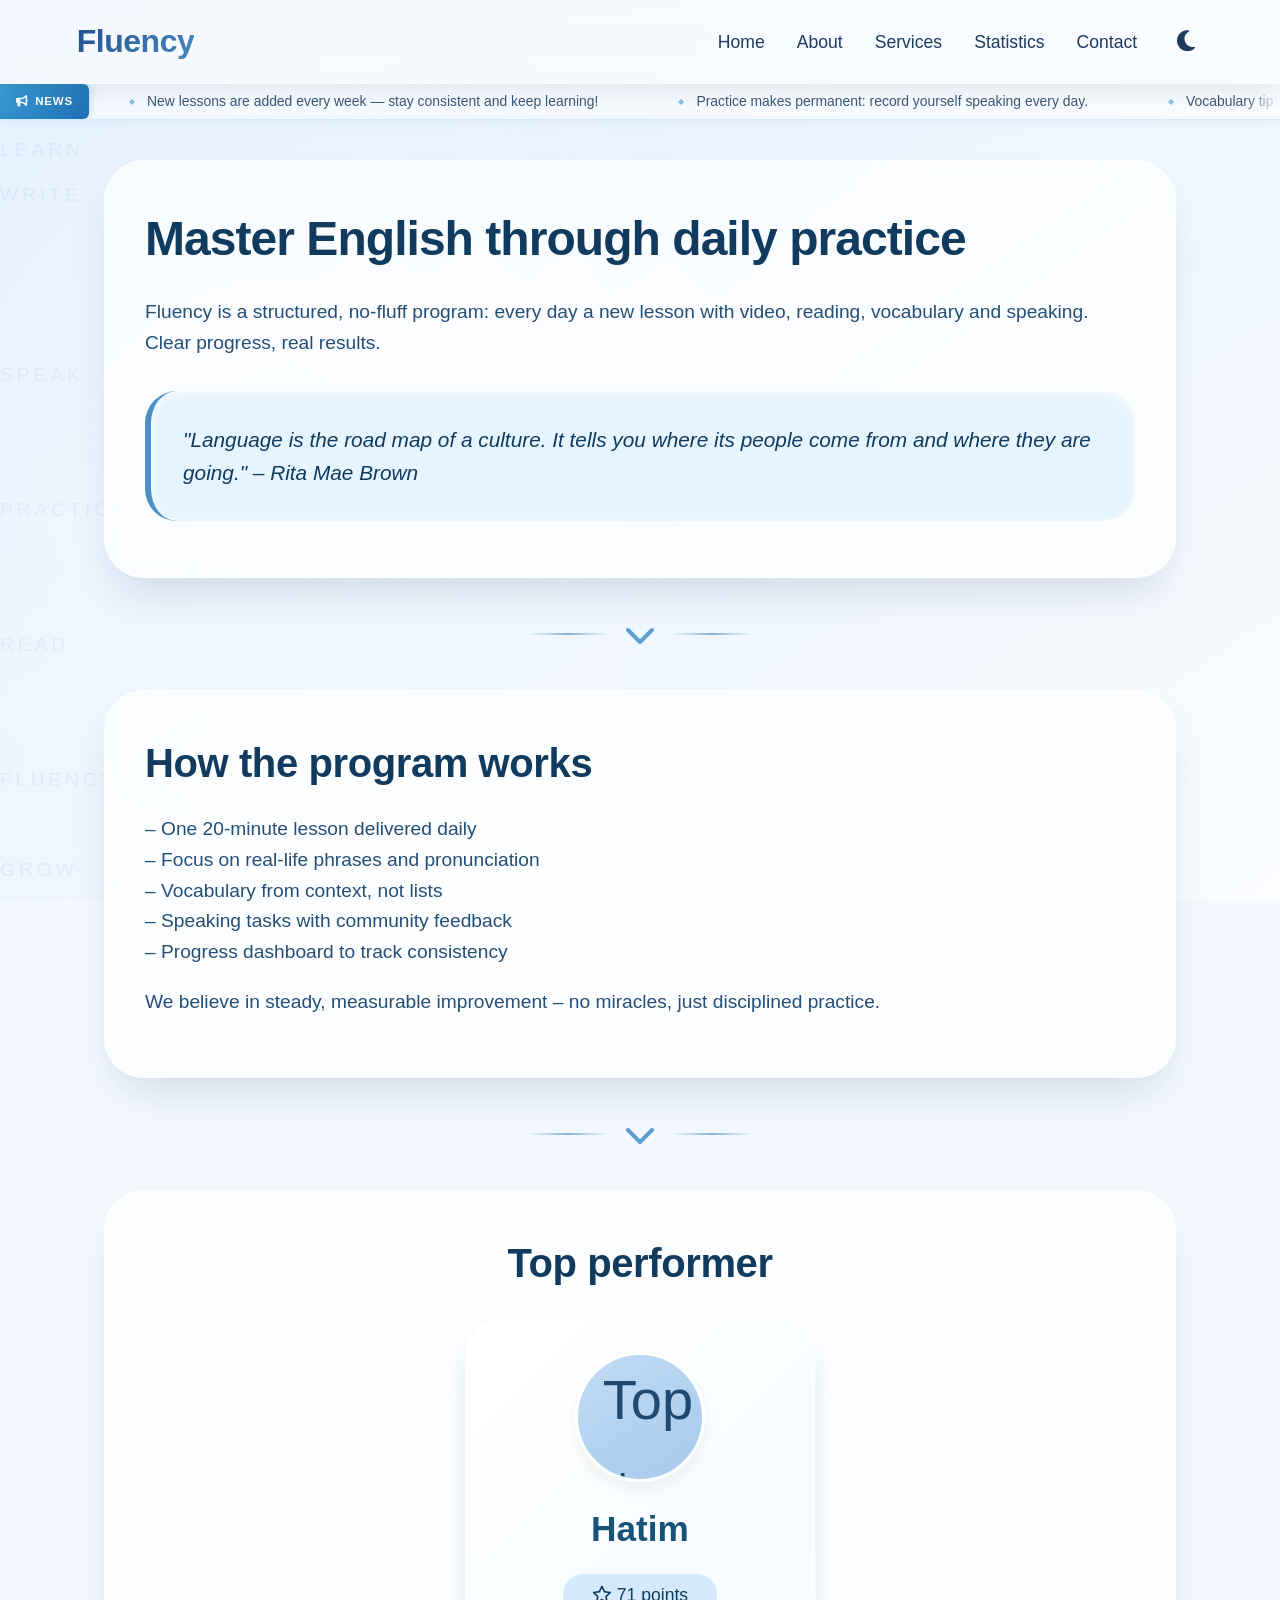
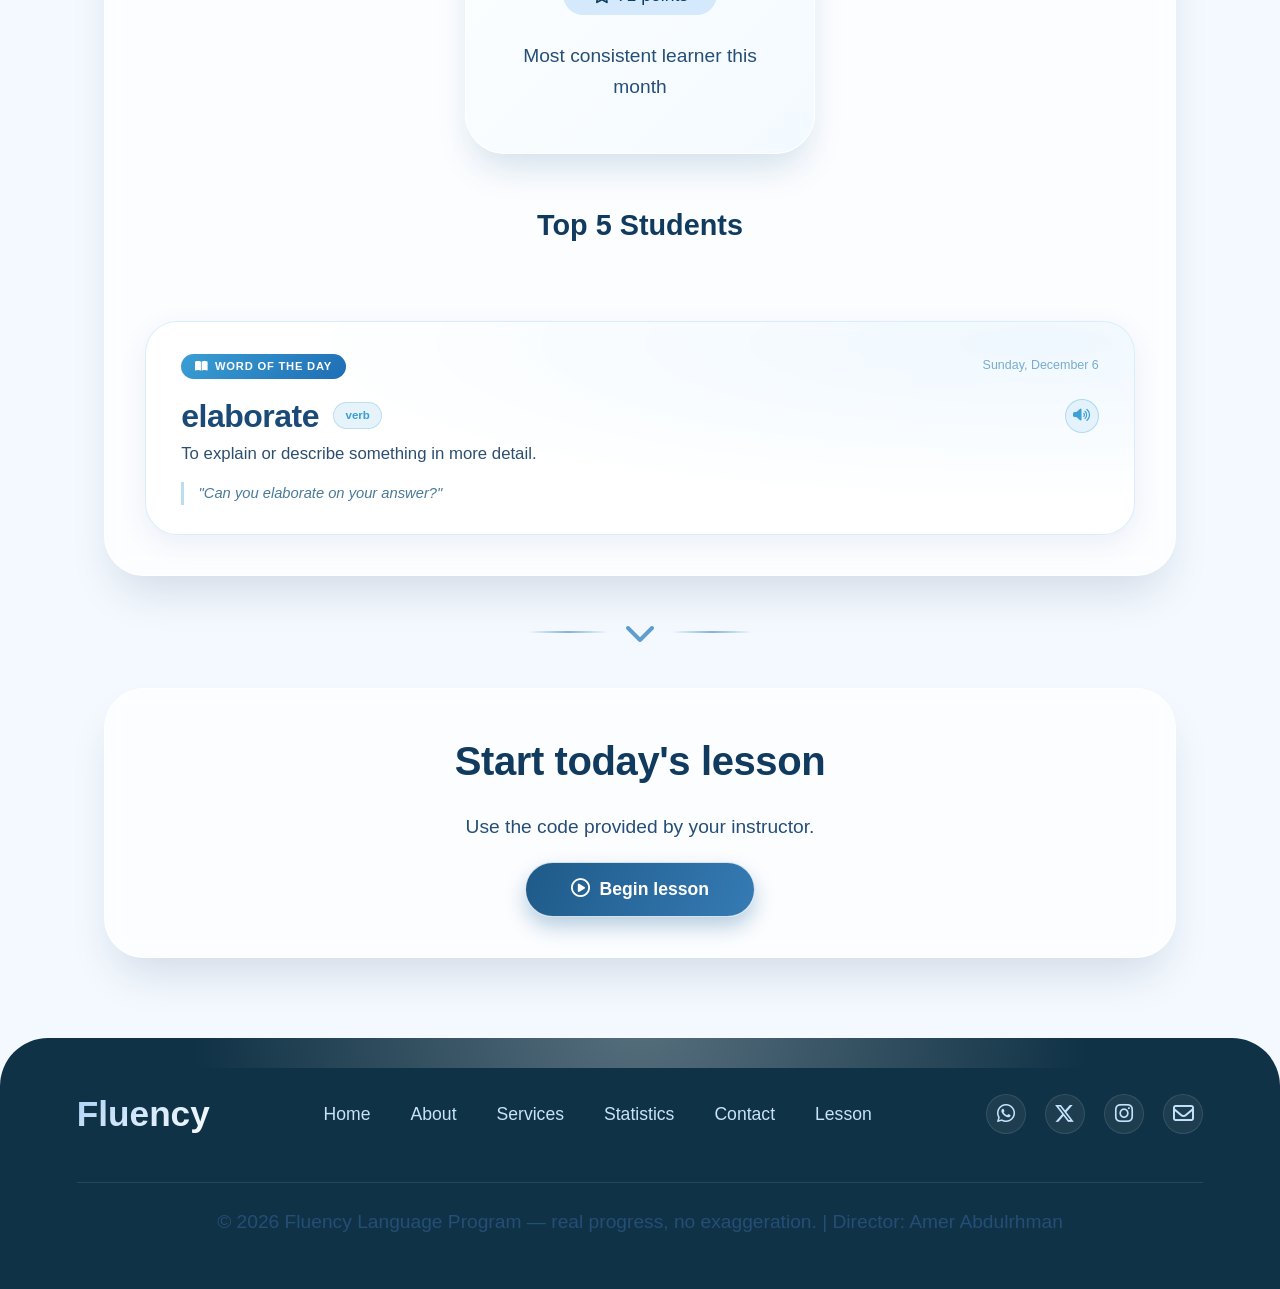
==== commit b2a24d16: "Update index.html" ====
--- a/index.html
+++ b/index.html
@@ -2689,412 +2689,6 @@
       .team-leaderboard-title i { font-size: 1.4rem; }
       .team-leaderboard-subtitle,
       .team-leaderboard-footnote { font-size: 0.9rem; }
-    }
-
-    /* ===== ANNOUNCEMENT POPUP — Team Captains ===== */
-    @keyframes fl-overlay-in { from { opacity: 0; } to { opacity: 1; } }
-    @keyframes fl-modal-in {
-      from { opacity: 0; transform: translateY(24px) scale(0.96); }
-      to   { opacity: 1; transform: translateY(0) scale(1); }
-    }
-    @keyframes fl-overlay-out { from { opacity: 1; } to { opacity: 0; } }
-    @keyframes fl-modal-out {
-      from { opacity: 1; transform: translateY(0) scale(1); }
-      to   { opacity: 0; transform: translateY(12px) scale(0.97); }
-    }
-    @keyframes fl-crown-float {
-      0%, 100% { transform: translateY(0) rotate(-2deg); }
-      50%      { transform: translateY(-5px) rotate(2deg); }
-    }
-    @keyframes fl-shine {
-      0%   { transform: translateX(-120%) skewX(-18deg); }
-      60%, 100% { transform: translateX(220%) skewX(-18deg); }
-    }
-    @keyframes fl-pulse-glow {
-      0%, 100% { box-shadow: 0 0 0 0 rgba(240,200,98,0.55), 0 18px 40px -12px rgba(23,82,119,0.45); }
-      50%      { box-shadow: 0 0 0 14px rgba(240,200,98,0),    0 22px 52px -12px rgba(23,82,119,0.55); }
-    }
-    @keyframes fl-spark-float {
-      0%   { transform: translateY(0)   scale(1);   opacity: 0.55; }
-      50%  { transform: translateY(-8px) scale(1.1); opacity: 1; }
-      100% { transform: translateY(0)   scale(1);   opacity: 0.55; }
-    }
-
-    .fl-popup-overlay {
-      position: fixed; inset: 0;
-      background: rgba(11,37,64,0.32);
-      backdrop-filter: blur(3px); -webkit-backdrop-filter: blur(3px);
-      display: flex; align-items: center; justify-content: center;
-      padding: 1.5rem; z-index: 9999;
-      animation: fl-overlay-in 0.35s ease-out both;
-    }
-    .fl-popup-overlay[hidden] { display: none !important; }
-    .fl-popup-overlay.fl-closing { animation: fl-overlay-out 0.25s ease-in both; }
-    .fl-popup-overlay.fl-closing .fl-popup-modal { animation: fl-modal-out 0.25s ease-in both; }
-
-    .fl-popup-modal {
-      position: relative;
-      width: min(520px, 100%); max-height: 92vh; overflow-y: auto;
-      background: linear-gradient(160deg, #ffffff 0%, #f3faff 100%);
-      border-radius: 1.3rem;
-      box-shadow: 0 24px 60px -18px rgba(11,37,64,0.35), 0 0 0 1px rgba(255,255,255,0.7);
-      animation: fl-modal-in 0.45s cubic-bezier(0.2, 0.9, 0.25, 1.05) both;
-      border: 1px solid rgba(255,255,255,0.85);
-    }
-    .fl-popup-modal::before {
-      content: ''; position: absolute; inset: 0;
-      border-radius: 1.3rem; padding: 1.5px;
-      background: linear-gradient(135deg, #f0c862, #5e9fcf, #f0c862);
-      -webkit-mask: linear-gradient(#000 0 0) content-box, linear-gradient(#000 0 0);
-              mask: linear-gradient(#000 0 0) content-box, linear-gradient(#000 0 0);
-      -webkit-mask-composite: xor; mask-composite: exclude;
-      pointer-events: none; opacity: 0.55;
-    }
-
-    .fl-popup-close {
-      position: absolute; top: 0.9rem; right: 0.9rem;
-      width: 38px; height: 38px; border-radius: 50%;
-      border: none; background: rgba(11,37,64,0.08); color: #175277;
-      font-size: 1.05rem; cursor: pointer;
-      display: grid; place-items: center;
-      transition: transform 0.2s ease, background 0.2s ease; z-index: 5;
-    }
-    .fl-popup-close:hover { background: rgba(11,37,64,0.16); transform: rotate(90deg); }
-
-    .fl-popup-grid { display: block; }
-
-    .fl-popup-visual {
-      position: relative; padding: 2rem 1.4rem 2rem 2rem;
-      display: flex; align-items: center; justify-content: center;
-    }
-    .fl-popup-visual::before {
-      content: ''; position: absolute; inset: 1.5rem;
-      background:
-        radial-gradient(circle at 20% 30%, rgba(240,200,98,0.25), transparent 55%),
-        radial-gradient(circle at 80% 70%, rgba(94,159,207,0.25), transparent 55%);
-      border-radius: 1.2rem; filter: blur(10px); z-index: 0;
-    }
-
-    .fl-image-frame {
-      position: relative; border-radius: 1rem; overflow: hidden;
-      box-shadow: 0 18px 40px -12px rgba(23,82,119,0.4);
-      background: #fff; width: 100%; z-index: 1;
-    }
-    .fl-image-frame img { display: block; width: 100%; height: auto; }
-    .fl-image-frame::after {
-      content: ''; position: absolute; top: 0; left: 0;
-      width: 60%; height: 100%;
-      background: linear-gradient(90deg, transparent, rgba(255,255,255,0.55), transparent);
-      animation: fl-shine 4.5s ease-in-out infinite; pointer-events: none;
-    }
-
-    .fl-badge-new {
-      position: absolute; top: -10px; left: -10px;
-      background: linear-gradient(135deg, #f0c862, #d4a017);
-      color: #4a3308; font-size: 0.72rem; font-weight: 800;
-      letter-spacing: 0.15em; padding: 0.45rem 0.9rem; border-radius: 50px;
-      box-shadow: 0 8px 20px -6px rgba(212,160,23,0.55);
-      z-index: 2; animation: fl-pulse-glow 2.4s ease-in-out infinite;
-    }
-    .fl-badge-new i { margin-right: 0.3rem; }
-
-    .fl-spark {
-      position: absolute; color: #f0c862;
-      animation: fl-spark-float 2.6s ease-in-out infinite; z-index: 2;
-      filter: drop-shadow(0 2px 4px rgba(240,200,98,0.5));
-    }
-    .fl-spark.s1 { top: 8%;  right: 6%;  font-size: 1.2rem; animation-delay: 0s; }
-    .fl-spark.s2 { bottom: 12%; left: 6%; font-size: 0.95rem; animation-delay: 0.6s; color: #5e9fcf; }
-    .fl-spark.s3 { top: 50%; right: 2%;  font-size: 0.8rem; animation-delay: 1.2s; }
-
-    .fl-popup-content {
-      padding: 2rem 1.9rem 1.7rem;
-      display: flex; flex-direction: column; justify-content: center;
-      text-align: center; align-items: center;
-    }
-    .fl-popup-content .fl-popup-body { text-align: center; }
-    .fl-popup-content .fl-highlight-row,
-    .fl-popup-content .fl-cta-row,
-    .fl-popup-content .fl-footnote { justify-content: center; }
-
-    .fl-eyebrow {
-      display: inline-flex; align-items: center; gap: 0.5rem;
-      color: #367bb5; background: rgba(54,123,181,0.1);
-      padding: 0.35rem 0.85rem; border-radius: 50px;
-      font-size: 0.78rem; font-weight: 700; letter-spacing: 0.15em;
-      text-transform: uppercase; width: max-content; margin-bottom: 1rem;
-    }
-    .fl-eyebrow i { color: #d4a017; }
-
-    .fl-popup-headline {
-      font-size: 1.85rem; line-height: 1.2;
-      color: #0b2540; font-weight: 700;
-      margin-bottom: 0.85rem; letter-spacing: -0.01em;
-    }
-    .fl-popup-headline .fl-crown {
-      display: inline-block; color: #d4a017;
-      animation: fl-crown-float 2.6s ease-in-out infinite;
-      transform-origin: center;
-      filter: drop-shadow(0 3px 8px rgba(212,160,23,0.45));
-      margin-right: 0.25rem;
-    }
-    .fl-popup-headline .fl-gradient-text {
-      background: linear-gradient(115deg, #367bb5, #d4a017);
-      -webkit-background-clip: text; background-clip: text; color: transparent;
-    }
-
-    .fl-popup-body { color: #175277; font-size: 1rem; line-height: 1.55; margin-bottom: 1.25rem; }
-    .fl-popup-body p + p { margin-top: 0.6rem; }
-
-    .fl-highlight-row { display: flex; flex-wrap: wrap; gap: 0.5rem; margin-bottom: 1.4rem; }
-    .fl-chip {
-      display: inline-flex; align-items: center; gap: 0.4rem;
-      background: #fff; border: 1px solid rgba(54,123,181,0.18);
-      color: #175277; font-size: 0.82rem; font-weight: 600;
-      padding: 0.4rem 0.8rem; border-radius: 50px;
-      box-shadow: 0 4px 10px -6px rgba(23,82,119,0.2);
-    }
-    .fl-chip i { color: #d4a017; }
-    .fl-chip.alt i { color: #367bb5; }
-
-    .fl-cta-row { display: flex; flex-wrap: wrap; gap: 0.7rem; margin-top: 0.25rem; }
-    .fl-btn {
-      font-family: inherit; font-size: 0.98rem; font-weight: 700;
-      padding: 0.9rem 1.4rem; border-radius: 50px;
-      border: none; cursor: pointer;
-      display: inline-flex; align-items: center; gap: 0.55rem;
-      transition: transform 0.2s ease, box-shadow 0.2s ease, background 0.2s ease;
-      text-decoration: none; letter-spacing: 0.01em;
-    }
-    .fl-btn-primary {
-      position: relative;
-      background: linear-gradient(115deg, #367bb5 0%, #175277 55%, #d4a017 130%);
-      color: #fff;
-      box-shadow: 0 12px 28px -10px rgba(23,82,119,0.6), inset 0 1px 0 rgba(255,255,255,0.25);
-      overflow: hidden;
-    }
-    .fl-btn-primary::after {
-      content: ''; position: absolute; top: 0; left: 0;
-      width: 40%; height: 100%;
-      background: linear-gradient(90deg, transparent, rgba(255,255,255,0.35), transparent);
-      transform: translateX(-150%) skewX(-18deg);
-      transition: transform 0.6s ease;
-    }
-    .fl-btn-primary:hover { transform: translateY(-2px); }
-    .fl-btn-primary:hover::after { transform: translateX(260%) skewX(-18deg); }
-    .fl-btn-secondary {
-      background: transparent; color: #175277;
-      border: 1.5px solid rgba(23,82,119,0.28);
-    }
-    .fl-btn-secondary:hover { background: rgba(23,82,119,0.06); color: #0b2540; }
-
-    .fl-footnote {
-      margin-top: 1.2rem; font-size: 0.78rem; color: #2b6f9e; opacity: 0.85;
-      display: flex; align-items: center; gap: 0.4rem;
-    }
-    .fl-footnote i { color: #d4a017; }
-
-    body.dark-mode .fl-popup-modal {
-      background: linear-gradient(160deg, #182230 0%, #121a24 100%);
-      box-shadow: 0 30px 80px -20px rgba(0,0,0,0.7), 0 0 0 1px rgba(255,255,255,0.06);
-    }
-    body.dark-mode .fl-popup-headline { color: #e6f0fa; }
-    body.dark-mode .fl-popup-body,
-    body.dark-mode .fl-footnote,
-    body.dark-mode .fl-popup-close { color: #aac8e0; }
-    body.dark-mode .fl-popup-close { background: rgba(255,255,255,0.08); }
-    body.dark-mode .fl-chip {
-      background: rgba(94,159,207,0.12); color: #d6e7f5;
-      border-color: rgba(94,159,207,0.25);
-    }
-    body.dark-mode .fl-btn-secondary { color: #cfdef5; border-color: rgba(207,222,245,0.3); }
-    body.dark-mode .fl-eyebrow { background: rgba(94,159,207,0.16); color: #aac8e0; }
-
-    @media (max-width: 760px) {
-      .fl-popup-grid { grid-template-columns: 1fr; }
-      .fl-popup-visual { padding: 1.4rem 1.4rem 0; }
-      .fl-popup-visual::before { inset: 1rem; }
-      .fl-popup-content { padding: 1.4rem 1.4rem 1.6rem; text-align: center; }
-      .fl-eyebrow, .fl-cta-row, .fl-highlight-row { justify-content: center; }
-      .fl-eyebrow { margin-left: auto; margin-right: auto; }
-      .fl-popup-headline { font-size: 1.5rem; }
-      .fl-popup-body { font-size: 0.95rem; }
-      .fl-cta-row .fl-btn { flex: 1 1 100%; justify-content: center; }
-      .fl-footnote { justify-content: center; }
-    }
-    @media (max-width: 380px) {
-      .fl-popup-content { padding: 1.1rem 1.1rem 1.4rem; }
-      .fl-popup-headline { font-size: 1.3rem; }
-      .fl-btn { padding: 0.8rem 1.1rem; font-size: 0.9rem; }
-    }
-
-    /* ===== WORD TRANSLATOR TOOLTIP ===== */
-    @keyframes fl-tt-pop {
-      from { opacity: 0; transform: translateY(4px) scale(0.96); }
-      to   { opacity: 1; transform: translateY(0) scale(1); }
-    }
-    @keyframes fl-tt-spin {
-      to { transform: rotate(360deg); }
-    }
-
-    .fl-tt-popup {
-      position: absolute;
-      z-index: 10000;
-      background: #fff;
-      color: #0b2540;
-      border-radius: 14px;
-      box-shadow: 0 14px 32px -10px rgba(11,37,64,0.4),
-                  0 0 0 1px rgba(54,123,181,0.18);
-      padding: 0.7rem 0.85rem 0.8rem;
-      width: 260px;
-      max-width: calc(100vw - 16px);
-      font-family: inherit;
-      animation: fl-tt-pop 0.18s ease-out;
-      user-select: none;
-      -webkit-user-select: none;
-    }
-    .fl-tt-popup[hidden] { display: none !important; }
-
-    .fl-tt-popup::before {
-      content: '';
-      position: absolute;
-      top: -7px; left: 24px;
-      width: 14px; height: 14px;
-      background: #fff;
-      transform: rotate(45deg);
-      box-shadow: -1px -1px 0 rgba(54,123,181,0.18);
-      border-top-left-radius: 3px;
-    }
-    .fl-tt-popup.fl-tt-below::before {
-      top: auto; bottom: -7px;
-      box-shadow: 1px 1px 0 rgba(54,123,181,0.18);
-      border-top-left-radius: 0;
-      border-bottom-right-radius: 3px;
-    }
-
-    .fl-tt-row {
-      display: flex;
-      align-items: center;
-      gap: 0.45rem;
-    }
-
-    .fl-tt-word {
-      flex: 1;
-      font-weight: 700;
-      color: #175277;
-      font-size: 1rem;
-      word-break: break-word;
-      line-height: 1.25;
-      padding-right: 0.2rem;
-    }
-
-    .fl-tt-btn {
-      background: rgba(54,123,181,0.12);
-      border: none;
-      width: 32px; height: 32px;
-      border-radius: 50%;
-      color: #175277;
-      cursor: pointer;
-      display: grid; place-items: center;
-      transition: background 0.15s ease, transform 0.15s ease, color 0.15s ease;
-      font-size: 0.85rem;
-      flex-shrink: 0;
-    }
-    .fl-tt-btn:hover { background: rgba(54,123,181,0.22); transform: translateY(-1px); }
-    .fl-tt-btn.fl-tt-playing {
-      background: linear-gradient(135deg, #367bb5, #d4a017);
-      color: #fff;
-      animation: fl-pulse-glow 1.6s ease-in-out infinite;
-    }
-    .fl-tt-close {
-      background: transparent;
-      color: #5e9fcf;
-      width: 26px; height: 26px;
-      font-size: 0.8rem;
-    }
-    .fl-tt-close:hover { background: rgba(11,37,64,0.08); color: #175277; }
-
-    .fl-tt-divider {
-      height: 1px;
-      background: linear-gradient(90deg, transparent, rgba(54,123,181,0.25), transparent);
-      margin: 0.55rem 0 0.5rem;
-    }
-
-    .fl-tt-translation {
-      font-size: 1.15rem;
-      color: #0b2540;
-      font-family: 'Tahoma', 'Segoe UI', sans-serif;
-      min-height: 1.4em;
-      line-height: 1.4;
-      text-align: right;
-      direction: rtl;
-      font-weight: 600;
-    }
-    .fl-tt-translation.fl-tt-loading {
-      color: #5e9fcf;
-      font-style: italic;
-      font-size: 0.85rem;
-      font-weight: 400;
-      text-align: center;
-      direction: ltr;
-      display: flex;
-      align-items: center;
-      justify-content: center;
-      gap: 0.5rem;
-    }
-    .fl-tt-loading-spinner {
-      width: 12px; height: 12px;
-      border: 2px solid rgba(94,159,207,0.3);
-      border-top-color: #367bb5;
-      border-radius: 50%;
-      animation: fl-tt-spin 0.7s linear infinite;
-      display: inline-block;
-    }
-    .fl-tt-error {
-      color: #c44;
-      font-style: italic;
-      font-size: 0.85rem;
-      text-align: center;
-      direction: ltr;
-    }
-
-    body.dark-mode .fl-tt-popup {
-      background: #182230;
-      color: #e6f0fa;
-      box-shadow: 0 14px 32px -10px rgba(0,0,0,0.65),
-                  0 0 0 1px rgba(94,159,207,0.22);
-    }
-    body.dark-mode .fl-tt-popup::before { background: #182230; }
-    body.dark-mode .fl-tt-word { color: #d6e7f5; }
-    body.dark-mode .fl-tt-btn {
-      background: rgba(94,159,207,0.18);
-      color: #d6e7f5;
-    }
-    body.dark-mode .fl-tt-btn:hover { background: rgba(94,159,207,0.28); }
-    body.dark-mode .fl-tt-close { background: transparent; color: #aac8e0; }
-    body.dark-mode .fl-tt-close:hover { background: rgba(255,255,255,0.08); }
-    body.dark-mode .fl-tt-translation { color: #e6f0fa; }
-
-    /* ===== CURSOR TRAIL — Fluency blue → gold ===== */
-    .fl-cursor-layer {
-      position: fixed;
-      top: 0; left: 0;
-      width: 100%; height: 100%;
-      pointer-events: none;
-      z-index: 99998;
-      overflow: hidden;
-    }
-    .fl-cursor-trail {
-      position: fixed;
-      top: 0; left: 0;
-      border-radius: 50%;
-      pointer-events: none;
-      transform: translate(-9999px, -9999px);
-      will-change: transform;
-      transition: opacity 0.25s ease;
-    }
-    @media (hover: none), (pointer: coarse), (prefers-reduced-motion: reduce) {
-      .fl-cursor-layer { display: none !important; }
     }
   </style>
 </head>
@@ -3732,9 +3326,9 @@
     // STUDENTS_API_URL - For Statistics page (DO NOT CHANGE)
     const STUDENTS_API_URL = 'https://script.google.com/macros/s/AKfycbwXavfCoGfyCA0moBn4OwmbjGGBk-gHFlYtr9gTSZRdznXD8fHjRqz82MwSFkyYRDIWdw/exec';
     // LESSON_API_URL - For Lesson data & Top Performer (Your new Apps Script)
-    const LESSON_API_URL = 'https://script.google.com/macros/s/AKfycbz3QuPL0mzs2MYdPMSoS05Rq98ZtPWItbEzyQOnH2N1iwZPpLX65k9GljFg9d5_2yftUg/exec';
+    const LESSON_API_URL = 'https://script.google.com/macros/s/AKfycbylT1zdc3sRfm4a6dpP3S_9mJg0xnWdyIbsEAD4VsfI0iUoWPXfpt4pkdSJ7c-yiUC4Gw/exec';
     // QUESTIONS_API_URL - For Questions submission (Your new Apps Script)
-    const QUESTIONS_API_URL = 'https://script.google.com/macros/s/AKfycby2UDYo82Wzu3BOB85pqk2_Q48MVyv8wgBIjYGxpI9SbKs5Jd0wgnFo5WQ8hnLhw7SH/exec';
+    const QUESTIONS_API_URL = 'https://script.google.com/macros/s/AKfycbylT1zdc3sRfm4a6dpP3S_9mJg0xnWdyIbsEAD4VsfI0iUoWPXfpt4pkdSJ7c-yiUC4Gw/exec';
     // Global variables
     let studentsData = [];
     let chartsInitialized = false;
@@ -4838,9 +4432,1909 @@
   }
 })();</script>
 
-
-
-
+  <script>
+    /**
+     * Iframe 元素高亮注入脚本
+     * 需要在目标网站中引入此脚本来支持跨域 iframe 高亮功能
+     *
+     * 使用方法：
+     * 1. 将此脚本添加到目标网站的 HTML 中
+     * 2. 或通过浏览器扩展、用户脚本等方式注入
+     */
+
+    (function () {
+      "use strict";
+
+      // 检查是否在 iframe 中
+      if (window.self === window.top) {
+        return; // 不在 iframe 中，不执行
+      }
+
+      // 检查是否已经初始化过
+      if (window.__iframeHighlightInitialized) {
+        return;
+      }
+      window.__iframeHighlightInitialized = true;
+      console.log("Iframe 高亮脚本已加载");
+
+      // 创建高亮覆盖层
+      var overlay = document.createElement("div");
+      overlay.id = "iframe-highlight-overlay";
+      overlay.style.cssText = "\n    position: fixed;\n    top: 0;\n    left: 0;\n    width: 100vw;\n    height: 100vh;\n    pointer-events: none;\n    z-index: 999999;\n    overflow: hidden;\n  ";
+
+      // 创建悬停高亮框（虚线边框）
+      var highlightBox = document.createElement("div");
+      highlightBox.id = "iframe-highlight-box";
+      highlightBox.style.cssText = "\n    position: absolute;\n    border: 2px dashed #007AFF;\n    background: rgba(0, 122, 255, 0.08);\n    pointer-events: none;\n    display: none;\n    transition: all 0.1s ease;\n    box-shadow: 0 0 0 1px rgba(255, 255, 255, 0.8);\n    border-radius: 2px;\n  ";
+
+      // 创建选中节点的常驻高亮框（实线边框）
+      var selectedBox = document.createElement("div");
+      selectedBox.id = "iframe-selected-box";
+      selectedBox.style.cssText = "\n    position: absolute;\n    border: 2px solid #007AFF;\n    pointer-events: none;\n    display: none;\n    box-shadow: 0 0 0 1px rgba(255, 255, 255, 0.9), 0 0 8px rgba(255, 107, 53, 0.4);\n    border-radius: 2px;\n    z-index: 1000000;\n  ";
+
+      // 创建悬停标签显示
+      var tagLabel = document.createElement("div");
+      tagLabel.id = "iframe-tag-label";
+      tagLabel.style.cssText = "\n    position: absolute;\n    background: #007AFF;\n    color: white;\n    padding: 2px 6px;\n    font-size: 11px;\n    font-family: -apple-system, BlinkMacSystemFont, 'Segoe UI', Roboto, 'Helvetica Neue', Arial, sans-serif;\n    border-radius: 2px;\n    pointer-events: none;\n    display: none;\n    white-space: nowrap;\n    z-index: 1000001;\n    box-shadow: 0 2px 4px rgba(0, 0, 0, 0.3);\n    font-weight: 500;\n  ";
+
+      // 创建选中节点标签
+      var selectedLabel = document.createElement("div");
+      selectedLabel.id = "iframe-selected-label";
+      selectedLabel.style.cssText = "\n    position: absolute;\n    background: #007AFF;\n    color: white;\n    padding: 3px 8px;\n    font-size: 11px;\n    font-family: -apple-system, BlinkMacSystemFont, 'Segoe UI', Roboto, 'Helvetica Neue', Arial, sans-serif;\n    border-radius: 3px;\n    pointer-events: none;\n    display: none;\n    white-space: nowrap;\n    z-index: 1000002;\n    box-shadow: 0 2px 6px rgba(0, 0, 0, 0.4);\n    font-weight: 600;\n  ";
+      overlay.appendChild(highlightBox);
+      overlay.appendChild(selectedBox);
+      overlay.appendChild(tagLabel);
+      overlay.appendChild(selectedLabel);
+      document.body.appendChild(overlay);
+
+      // 存储当前选中的元素
+      var selectedElement = null;
+      var highlightEnabled = false;
+
+      // 更新选中元素的高亮显示
+      function updateSelectedHighlight(element) {
+        console.log("updateSelectedHighlight called with:", element);
+        if (!element) {
+          selectedBox.style.display = "none";
+          selectedLabel.style.display = "none";
+          selectedElement = null;
+          console.log("Cleared selected highlight");
+          return;
+        }
+        selectedElement = element;
+        var rect = element.getBoundingClientRect();
+        console.log("Selected element rect:", rect);
+
+        // 更新选中高亮框位置
+        selectedBox.style.display = "block";
+        selectedBox.style.left = "".concat(rect.left - 2, "px");
+        selectedBox.style.top = "".concat(rect.top - 2, "px");
+        selectedBox.style.width = "".concat(rect.width + 4, "px");
+        selectedBox.style.height = "".concat(rect.height + 4, "px");
+
+        // 更新选中标签位置和内容
+        selectedLabel.style.display = "block";
+        selectedLabel.textContent = "\u2713 <".concat(element.tagName.toLowerCase(), ">");
+
+        // 计算标签位置，确保不超出视窗
+        var labelTop = rect.top - 28;
+        var labelLeft = rect.left;
+
+        // 如果标签会超出顶部，显示在元素下方
+        if (labelTop < 5) {
+          labelTop = rect.bottom + 5;
+        }
+
+        // 如果标签会超出右侧，向左调整
+        var labelWidth = selectedLabel.offsetWidth || 100; // 预估宽度
+        if (labelLeft + labelWidth > window.innerWidth - 10) {
+          labelLeft = window.innerWidth - labelWidth - 10;
+        }
+        selectedLabel.style.left = "".concat(Math.max(5, labelLeft), "px");
+        selectedLabel.style.top = "".concat(labelTop, "px");
+        console.log("Selected highlight positioned at:", {
+          left: selectedBox.style.left,
+          top: selectedBox.style.top,
+          width: selectedBox.style.width,
+          height: selectedBox.style.height
+        });
+      }
+      function getElementSelector(element) {
+        if (!(element instanceof Element)) throw new Error('Argument must be a DOM element');
+        var segments = [];
+        var current = element;
+        while (current !== document.documentElement) {
+          var selector = '';
+          // 优先检查唯一ID
+          if (current.id && document.querySelectorAll("#".concat(current.id)).length === 1) {
+            segments.unshift("#".concat(current.id));
+            break; // ID唯一，无需继续向上
+          }
+
+          // 生成类名选择器（取第一个有效类名）
+          var classes = Array.from(current.classList).filter(function (c) {
+            return !c.startsWith('js-');
+          });
+          var className = classes.length > 0 ? ".".concat(classes[0]) : '';
+
+          // 生成位置索引（nth-child）
+          var tag = current.tagName.toLowerCase();
+          if (!className) {
+            var siblings = Array.from(current.parentNode.children);
+            var index = siblings.findIndex(function (el) {
+              return el === current;
+            }) + 1;
+            selector = "".concat(tag, ":nth-child(").concat(index, ")");
+          } else {
+            selector = className;
+          }
+          segments.unshift(selector);
+          current = current.parentElement;
+        }
+
+        // 处理根元素
+        if (current === document.documentElement) {
+          segments.unshift('html');
+        }
+        return segments.join(' > ');
+      }
+
+      // 获取元素文本内容
+      function getElementText(element) {
+        var _element$textContent;
+        if (element.tagName === "INPUT") {
+          return element.value || element.placeholder || "";
+        }
+        if (element.tagName === "TEXTAREA") {
+          return element.value || element.placeholder || "";
+        }
+        var text = ((_element$textContent = element.textContent) === null || _element$textContent === void 0 ? void 0 : _element$textContent.trim()) || "";
+        return text.length > 50 ? text.substring(0, 50) + "..." : text;
+      }
+
+      // 获取元素属性信息
+      function getElementAttributes(element) {
+        var attrs = {};
+        for (var i = 0; i < element.attributes.length; i++) {
+          var attr = element.attributes[i];
+          attrs[attr.name] = attr.value;
+        }
+        return attrs;
+      }
+
+      // 鼠标悬停事件处理
+      function handleMouseOver(e) {
+        if (!highlightEnabled) return;
+        var target = e.target;
+        if (!target || target === overlay || target === highlightBox || target === tagLabel || target === selectedBox || target === selectedLabel) {
+          return;
+        }
+
+        // 避免高亮 html 和 body 元素
+        if (target === document.documentElement || target === document.body) {
+          return;
+        }
+
+        // 如果是已选中的元素，不显示悬停高亮
+        if (target === selectedElement) {
+          highlightBox.style.display = "none";
+          tagLabel.style.display = "none";
+          return;
+        }
+        var rect = target.getBoundingClientRect();
+        var selector = getElementSelector(target);
+        var text = getElementText(target);
+        var attributes = getElementAttributes(target);
+
+        // 更新悬停高亮框位置
+        highlightBox.style.display = "block";
+        highlightBox.style.left = "".concat(rect.left - 2, "px");
+        highlightBox.style.top = "".concat(rect.top - 2, "px");
+        highlightBox.style.width = "".concat(rect.width + 4, "px");
+        highlightBox.style.height = "".concat(rect.height + 4, "px");
+
+        // 更新标签位置和内容
+        tagLabel.style.display = "block";
+        tagLabel.textContent = "<".concat(target.tagName.toLowerCase(), ">");
+
+        // 计算标签位置，确保不超出视窗
+        var labelTop = rect.top - 22;
+        var labelLeft = rect.left;
+
+        // 如果标签会超出顶部，显示在元素下方
+        if (labelTop < 0) {
+          labelTop = rect.bottom + 5;
+        }
+
+        // 如果标签会超出右侧，向左调整
+        if (labelLeft + tagLabel.offsetWidth > window.innerWidth) {
+          labelLeft = window.innerWidth - tagLabel.offsetWidth - 5;
+        }
+        tagLabel.style.left = "".concat(Math.max(0, labelLeft), "px");
+        tagLabel.style.top = "".concat(labelTop, "px");
+
+        // 发送消息到父窗口
+        var elementInfo = {
+          tagName: target.tagName.toLowerCase(),
+          rect: {
+            left: rect.left,
+            top: rect.top,
+            right: rect.right,
+            bottom: rect.bottom,
+            width: rect.width,
+            height: rect.height,
+            x: rect.x,
+            y: rect.y
+          },
+          selector: selector,
+          text: text,
+          attributes: attributes,
+          url: window.location.href,
+          path: window.location.pathname,
+          timestamp: Date.now()
+        };
+        try {
+          window.parent.postMessage({
+            type: "iframe-element-hover",
+            data: elementInfo,
+            source: "iframe-highlight-injector"
+          }, "*");
+        } catch (error) {
+          console.warn("无法发送消息到父窗口:", error);
+        }
+      }
+
+      // 鼠标离开事件处理
+      function handleMouseOut(e) {
+        if (!highlightEnabled) return;
+        var relatedTarget = e.relatedTarget;
+
+        // 如果鼠标移动到高亮相关元素上，不隐藏高亮
+        if (relatedTarget && (relatedTarget === highlightBox || relatedTarget === tagLabel || relatedTarget === overlay || relatedTarget === selectedBox || relatedTarget === selectedLabel)) {
+          return;
+        }
+        highlightBox.style.display = "none";
+        tagLabel.style.display = "none";
+        try {
+          window.parent.postMessage({
+            type: "iframe-element-hover",
+            data: null,
+            source: "iframe-highlight-injector"
+          }, "*");
+        } catch (error) {
+          console.warn("无法发送消息到父窗口:", error);
+        }
+      }
+
+      // 点击事件处理
+      function handleClick(e) {
+        var target = e.target;
+        if (!target || target === overlay || target === highlightBox || target === tagLabel || target === selectedBox || target === selectedLabel) {
+          return;
+        }
+
+        // 避免处理 html 和 body 元素
+        if (target === document.documentElement || target === document.body) {
+          return;
+        }
+
+        // 检查是否是交互元素，这些元素需要保留默认行为
+        var isInteractiveElement = ['input', 'textarea', 'select', 'button', 'a'].includes(target.tagName.toLowerCase());
+
+        // 如果高亮功能启用，对于非交互元素阻止默认行为和事件传播
+        if (highlightEnabled) {
+          e.preventDefault();
+          e.stopPropagation();
+        }
+        var rect = target.getBoundingClientRect();
+        var selector = getElementSelector(target);
+        var text = getElementText(target);
+        var attributes = getElementAttributes(target);
+        console.log("Element clicked:", {
+          tagName: target.tagName,
+          selector: selector,
+          rect: rect
+        });
+
+        // 立即更新选中高亮
+        updateSelectedHighlight(target);
+
+        // 隐藏悬停高亮，因为现在是选中状态
+        highlightBox.style.display = "none";
+        tagLabel.style.display = "none";
+        var elementInfo = {
+          tagName: target.tagName.toLowerCase(),
+          rect: {
+            left: rect.left,
+            top: rect.top,
+            right: rect.right,
+            bottom: rect.bottom,
+            width: rect.width,
+            height: rect.height,
+            x: rect.x,
+            y: rect.y
+          },
+          selector: selector,
+          text: text,
+          attributes: attributes,
+          url: window.location.href,
+          path: window.location.pathname,
+          timestamp: Date.now()
+        };
+        try {
+          window.parent.postMessage({
+            type: "iframe-element-click",
+            data: elementInfo,
+            source: "iframe-highlight-injector"
+          }, "*");
+        } catch (error) {
+          console.warn("无法发送消息到父窗口:", error);
+        }
+      }
+
+      // 监听来自父窗口的消息
+      function handleParentMessage(event) {
+        console.log("Received message from parent:", event.data);
+        if (event.data.type === "iframe-highlight-toggle") {
+          var enabled = event.data.enabled;
+          console.log("Highlight toggle:", enabled);
+          if (enabled) {
+            enableHighlight();
+          } else {
+            disableHighlight();
+          }
+        } else if (event.data.type === "enable-iframe-highlight") {
+          console.log("Enable iframe highlight");
+          enableHighlight();
+        } else if (event.data.type === "disable-iframe-highlight") {
+          console.log("Disable iframe highlight");
+          disableHighlight();
+        } else if (event.data.type === "toggle-iframe-highlight") {
+          var _enabled = event.data.enabled !== undefined ? event.data.enabled : !highlightEnabled;
+          console.log("Toggle iframe highlight to:", _enabled);
+          if (_enabled) {
+            enableHighlight();
+          } else {
+            disableHighlight();
+          }
+        } else if (event.data.type === "update-selected-element") {
+          var selector = event.data.selector;
+          console.log("Update selected element with selector:", selector);
+          if (selector) {
+            try {
+              var element = document.querySelector(selector);
+              console.log("Found element by selector:", element);
+              updateSelectedHighlight(element);
+            } catch (error) {
+              console.warn("Failed to select element:", error);
+              updateSelectedHighlight(null);
+            }
+          } else {
+            updateSelectedHighlight(null);
+          }
+        } else if (event.data.type === "clear-selected-element") {
+          console.log("Clear selected element");
+          updateSelectedHighlight(null);
+        }
+      }
+
+      // 启用高亮功能
+      function enableHighlight() {
+        console.log("Enabling highlight");
+        document.addEventListener("mouseover", handleMouseOver, true);
+        document.addEventListener("mouseout", handleMouseOut, true);
+        document.addEventListener("click", handleClick, true);
+        highlightEnabled = true;
+        overlay.style.display = "block";
+      }
+
+      // 禁用高亮功能
+      function disableHighlight() {
+        console.log("Disabling highlight");
+        highlightEnabled = false;
+        // 保持事件监听器，但通过 highlightEnabled 变量控制行为
+        // 这样可以保留选中状态的显示
+        highlightBox.style.display = "none";
+        tagLabel.style.display = "none";
+        // 不隐藏 selectedBox 和 selectedLabel，保留选中状态
+      }
+
+      // 完全禁用高亮功能（移除所有监听器）
+      function fullyDisableHighlight() {
+        console.log("Fully disabling highlight");
+        highlightEnabled = false;
+        document.removeEventListener("mouseover", handleMouseOver, true);
+        document.removeEventListener("mouseout", handleMouseOut, true);
+        document.removeEventListener("click", handleClick, true);
+        overlay.style.display = "none";
+        highlightBox.style.display = "none";
+        tagLabel.style.display = "none";
+        selectedBox.style.display = "none";
+        selectedLabel.style.display = "none";
+      }
+
+      // 添加事件监听
+      enableHighlight();
+      window.addEventListener("message", handleParentMessage);
+
+      // 暴露全局函数供外部调用
+      window.__iframeHighlightControl = {
+        enable: enableHighlight,
+        disable: disableHighlight,
+        fullyDisable: fullyDisableHighlight,
+        isEnabled: function isEnabled() {
+          return highlightEnabled;
+        },
+        getSelectedElement: function getSelectedElement() {
+          return selectedElement;
+        },
+        updateSelected: updateSelectedHighlight,
+        // 通过消息发送开关控制
+        sendToggleMessage: function sendToggleMessage(enabled) {
+          window.parent.postMessage({
+            type: 'iframe-highlight-status',
+            enabled: enabled || highlightEnabled,
+            source: 'iframe-highlight-injector'
+          }, '*');
+        }
+      };
+
+      // 通知父窗口脚本已加载
+      try {
+        window.parent.postMessage({
+          type: "iframe-highlight-ready",
+          data: {
+            url: window.location.href,
+            userAgent: navigator.userAgent,
+            timestamp: Date.now()
+          },
+          source: "iframe-highlight-injector"
+        }, "*");
+      } catch (error) {
+        console.warn("无法发送就绪消息到父窗口:", error);
+      }
+
+      // 清理函数
+      window.__iframeHighlightCleanup = function () {
+        fullyDisableHighlight();
+        window.removeEventListener("message", handleParentMessage);
+        if (overlay.parentElement) {
+          overlay.parentElement.removeChild(overlay);
+        }
+        delete window.__iframeHighlightInitialized;
+        delete window.__iframeHighlightCleanup;
+      };
+    })();
+
+  </script>
+
+  <script>
+    /**
+     * Iframe 元素高亮注入脚本
+     * 需要在目标网站中引入此脚本来支持跨域 iframe 高亮功能
+     *
+     * 使用方法：
+     * 1. 将此脚本添加到目标网站的 HTML 中
+     * 2. 或通过浏览器扩展、用户脚本等方式注入
+     */
+
+    (function () {
+      "use strict";
+
+      // 检查是否在 iframe 中
+      if (window.self === window.top) {
+        return; // 不在 iframe 中，不执行
+      }
+
+      // 检查是否已经初始化过
+      if (window.__iframeHighlightInitialized) {
+        return;
+      }
+      window.__iframeHighlightInitialized = true;
+      console.log("Iframe 高亮脚本已加载");
+
+      // 创建高亮覆盖层
+      var overlay = document.createElement("div");
+      overlay.id = "iframe-highlight-overlay";
+      overlay.style.cssText = "\n    position: fixed;\n    top: 0;\n    left: 0;\n    width: 100vw;\n    height: 100vh;\n    pointer-events: none;\n    z-index: 999999;\n    overflow: hidden;\n  ";
+
+      // 创建悬停高亮框（虚线边框）
+      var highlightBox = document.createElement("div");
+      highlightBox.id = "iframe-highlight-box";
+      highlightBox.style.cssText = "\n    position: absolute;\n    border: 2px dashed #007AFF;\n    background: rgba(0, 122, 255, 0.08);\n    pointer-events: none;\n    display: none;\n    transition: all 0.1s ease;\n    box-shadow: 0 0 0 1px rgba(255, 255, 255, 0.8);\n    border-radius: 2px;\n  ";
+
+      // 创建选中节点的常驻高亮框（实线边框）
+      var selectedBox = document.createElement("div");
+      selectedBox.id = "iframe-selected-box";
+      selectedBox.style.cssText = "\n    position: absolute;\n    border: 2px solid #007AFF;\n    pointer-events: none;\n    display: none;\n    box-shadow: 0 0 0 1px rgba(255, 255, 255, 0.9), 0 0 8px rgba(255, 107, 53, 0.4);\n    border-radius: 2px;\n    z-index: 1000000;\n  ";
+
+      // 创建悬停标签显示
+      var tagLabel = document.createElement("div");
+      tagLabel.id = "iframe-tag-label";
+      tagLabel.style.cssText = "\n    position: absolute;\n    background: #007AFF;\n    color: white;\n    padding: 2px 6px;\n    font-size: 11px;\n    font-family: -apple-system, BlinkMacSystemFont, 'Segoe UI', Roboto, 'Helvetica Neue', Arial, sans-serif;\n    border-radius: 2px;\n    pointer-events: none;\n    display: none;\n    white-space: nowrap;\n    z-index: 1000001;\n    box-shadow: 0 2px 4px rgba(0, 0, 0, 0.3);\n    font-weight: 500;\n  ";
+
+      // 创建选中节点标签
+      var selectedLabel = document.createElement("div");
+      selectedLabel.id = "iframe-selected-label";
+      selectedLabel.style.cssText = "\n    position: absolute;\n    background: #007AFF;\n    color: white;\n    padding: 3px 8px;\n    font-size: 11px;\n    font-family: -apple-system, BlinkMacSystemFont, 'Segoe UI', Roboto, 'Helvetica Neue', Arial, sans-serif;\n    border-radius: 3px;\n    pointer-events: none;\n    display: none;\n    white-space: nowrap;\n    z-index: 1000002;\n    box-shadow: 0 2px 6px rgba(0, 0, 0, 0.4);\n    font-weight: 600;\n  ";
+      overlay.appendChild(highlightBox);
+      overlay.appendChild(selectedBox);
+      overlay.appendChild(tagLabel);
+      overlay.appendChild(selectedLabel);
+      document.body.appendChild(overlay);
+
+      // 存储当前选中的元素
+      var selectedElement = null;
+      var highlightEnabled = false;
+
+      // 更新选中元素的高亮显示
+      function updateSelectedHighlight(element) {
+        console.log("updateSelectedHighlight called with:", element);
+        if (!element) {
+          selectedBox.style.display = "none";
+          selectedLabel.style.display = "none";
+          selectedElement = null;
+          console.log("Cleared selected highlight");
+          return;
+        }
+        selectedElement = element;
+        var rect = element.getBoundingClientRect();
+        console.log("Selected element rect:", rect);
+
+        // 更新选中高亮框位置
+        selectedBox.style.display = "block";
+        selectedBox.style.left = "".concat(rect.left - 2, "px");
+        selectedBox.style.top = "".concat(rect.top - 2, "px");
+        selectedBox.style.width = "".concat(rect.width + 4, "px");
+        selectedBox.style.height = "".concat(rect.height + 4, "px");
+
+        // 更新选中标签位置和内容
+        selectedLabel.style.display = "block";
+        selectedLabel.textContent = "\u2713 <".concat(element.tagName.toLowerCase(), ">");
+
+        // 计算标签位置，确保不超出视窗
+        var labelTop = rect.top - 28;
+        var labelLeft = rect.left;
+
+        // 如果标签会超出顶部，显示在元素下方
+        if (labelTop < 5) {
+          labelTop = rect.bottom + 5;
+        }
+
+        // 如果标签会超出右侧，向左调整
+        var labelWidth = selectedLabel.offsetWidth || 100; // 预估宽度
+        if (labelLeft + labelWidth > window.innerWidth - 10) {
+          labelLeft = window.innerWidth - labelWidth - 10;
+        }
+        selectedLabel.style.left = "".concat(Math.max(5, labelLeft), "px");
+        selectedLabel.style.top = "".concat(labelTop, "px");
+        console.log("Selected highlight positioned at:", {
+          left: selectedBox.style.left,
+          top: selectedBox.style.top,
+          width: selectedBox.style.width,
+          height: selectedBox.style.height
+        });
+      }
+      function getElementSelector(element) {
+        if (!(element instanceof Element)) throw new Error('Argument must be a DOM element');
+        var segments = [];
+        var current = element;
+        while (current !== document.documentElement) {
+          var selector = '';
+          // 优先检查唯一ID
+          if (current.id && document.querySelectorAll("#".concat(current.id)).length === 1) {
+            segments.unshift("#".concat(current.id));
+            break; // ID唯一，无需继续向上
+          }
+
+          // 生成类名选择器（取第一个有效类名）
+          var classes = Array.from(current.classList).filter(function (c) {
+            return !c.startsWith('js-');
+          });
+          var className = classes.length > 0 ? ".".concat(classes[0]) : '';
+
+          // 生成位置索引（nth-child）
+          var tag = current.tagName.toLowerCase();
+          if (!className) {
+            var siblings = Array.from(current.parentNode.children);
+            var index = siblings.findIndex(function (el) {
+              return el === current;
+            }) + 1;
+            selector = "".concat(tag, ":nth-child(").concat(index, ")");
+          } else {
+            selector = className;
+          }
+          segments.unshift(selector);
+          current = current.parentElement;
+        }
+
+        // 处理根元素
+        if (current === document.documentElement) {
+          segments.unshift('html');
+        }
+        return segments.join(' > ');
+      }
+
+      // 获取元素文本内容
+      function getElementText(element) {
+        var _element$textContent;
+        if (element.tagName === "INPUT") {
+          return element.value || element.placeholder || "";
+        }
+        if (element.tagName === "TEXTAREA") {
+          return element.value || element.placeholder || "";
+        }
+        var text = ((_element$textContent = element.textContent) === null || _element$textContent === void 0 ? void 0 : _element$textContent.trim()) || "";
+        return text.length > 50 ? text.substring(0, 50) + "..." : text;
+      }
+
+      // 获取元素属性信息
+      function getElementAttributes(element) {
+        var attrs = {};
+        for (var i = 0; i < element.attributes.length; i++) {
+          var attr = element.attributes[i];
+          attrs[attr.name] = attr.value;
+        }
+        return attrs;
+      }
+
+      // 鼠标悬停事件处理
+      function handleMouseOver(e) {
+        if (!highlightEnabled) return;
+        var target = e.target;
+        if (!target || target === overlay || target === highlightBox || target === tagLabel || target === selectedBox || target === selectedLabel) {
+          return;
+        }
+
+        // 避免高亮 html 和 body 元素
+        if (target === document.documentElement || target === document.body) {
+          return;
+        }
+
+        // 如果是已选中的元素，不显示悬停高亮
+        if (target === selectedElement) {
+          highlightBox.style.display = "none";
+          tagLabel.style.display = "none";
+          return;
+        }
+        var rect = target.getBoundingClientRect();
+        var selector = getElementSelector(target);
+        var text = getElementText(target);
+        var attributes = getElementAttributes(target);
+
+        // 更新悬停高亮框位置
+        highlightBox.style.display = "block";
+        highlightBox.style.left = "".concat(rect.left - 2, "px");
+        highlightBox.style.top = "".concat(rect.top - 2, "px");
+        highlightBox.style.width = "".concat(rect.width + 4, "px");
+        highlightBox.style.height = "".concat(rect.height + 4, "px");
+
+        // 更新标签位置和内容
+        tagLabel.style.display = "block";
+        tagLabel.textContent = "<".concat(target.tagName.toLowerCase(), ">");
+
+        // 计算标签位置，确保不超出视窗
+        var labelTop = rect.top - 22;
+        var labelLeft = rect.left;
+
+        // 如果标签会超出顶部，显示在元素下方
+        if (labelTop < 0) {
+          labelTop = rect.bottom + 5;
+        }
+
+        // 如果标签会超出右侧，向左调整
+        if (labelLeft + tagLabel.offsetWidth > window.innerWidth) {
+          labelLeft = window.innerWidth - tagLabel.offsetWidth - 5;
+        }
+        tagLabel.style.left = "".concat(Math.max(0, labelLeft), "px");
+        tagLabel.style.top = "".concat(labelTop, "px");
+
+        // 发送消息到父窗口
+        var elementInfo = {
+          tagName: target.tagName.toLowerCase(),
+          rect: {
+            left: rect.left,
+            top: rect.top,
+            right: rect.right,
+            bottom: rect.bottom,
+            width: rect.width,
+            height: rect.height,
+            x: rect.x,
+            y: rect.y
+          },
+          selector: selector,
+          text: text,
+          attributes: attributes,
+          url: window.location.href,
+          path: window.location.pathname,
+          timestamp: Date.now()
+        };
+        try {
+          window.parent.postMessage({
+            type: "iframe-element-hover",
+            data: elementInfo,
+            source: "iframe-highlight-injector"
+          }, "*");
+        } catch (error) {
+          console.warn("无法发送消息到父窗口:", error);
+        }
+      }
+
+      // 鼠标离开事件处理
+      function handleMouseOut(e) {
+        if (!highlightEnabled) return;
+        var relatedTarget = e.relatedTarget;
+
+        // 如果鼠标移动到高亮相关元素上，不隐藏高亮
+        if (relatedTarget && (relatedTarget === highlightBox || relatedTarget === tagLabel || relatedTarget === overlay || relatedTarget === selectedBox || relatedTarget === selectedLabel)) {
+          return;
+        }
+        highlightBox.style.display = "none";
+        tagLabel.style.display = "none";
+        try {
+          window.parent.postMessage({
+            type: "iframe-element-hover",
+            data: null,
+            source: "iframe-highlight-injector"
+          }, "*");
+        } catch (error) {
+          console.warn("无法发送消息到父窗口:", error);
+        }
+      }
+
+      // 点击事件处理
+      function handleClick(e) {
+        var target = e.target;
+        if (!target || target === overlay || target === highlightBox || target === tagLabel || target === selectedBox || target === selectedLabel) {
+          return;
+        }
+
+        // 避免处理 html 和 body 元素
+        if (target === document.documentElement || target === document.body) {
+          return;
+        }
+
+        // 检查是否是交互元素，这些元素需要保留默认行为
+        var isInteractiveElement = ['input', 'textarea', 'select', 'button', 'a'].includes(target.tagName.toLowerCase());
+
+        // 如果高亮功能启用，对于非交互元素阻止默认行为和事件传播
+        if (highlightEnabled) {
+          e.preventDefault();
+          e.stopPropagation();
+        }
+        var rect = target.getBoundingClientRect();
+        var selector = getElementSelector(target);
+        var text = getElementText(target);
+        var attributes = getElementAttributes(target);
+        console.log("Element clicked:", {
+          tagName: target.tagName,
+          selector: selector,
+          rect: rect
+        });
+
+        // 立即更新选中高亮
+        updateSelectedHighlight(target);
+
+        // 隐藏悬停高亮，因为现在是选中状态
+        highlightBox.style.display = "none";
+        tagLabel.style.display = "none";
+        var elementInfo = {
+          tagName: target.tagName.toLowerCase(),
+          rect: {
+            left: rect.left,
+            top: rect.top,
+            right: rect.right,
+            bottom: rect.bottom,
+            width: rect.width,
+            height: rect.height,
+            x: rect.x,
+            y: rect.y
+          },
+          selector: selector,
+          text: text,
+          attributes: attributes,
+          url: window.location.href,
+          path: window.location.pathname,
+          timestamp: Date.now()
+        };
+        try {
+          window.parent.postMessage({
+            type: "iframe-element-click",
+            data: elementInfo,
+            source: "iframe-highlight-injector"
+          }, "*");
+        } catch (error) {
+          console.warn("无法发送消息到父窗口:", error);
+        }
+      }
+
+      // 监听来自父窗口的消息
+      function handleParentMessage(event) {
+        console.log("Received message from parent:", event.data);
+        if (event.data.type === "iframe-highlight-toggle") {
+          var enabled = event.data.enabled;
+          console.log("Highlight toggle:", enabled);
+          if (enabled) {
+            enableHighlight();
+          } else {
+            disableHighlight();
+          }
+        } else if (event.data.type === "enable-iframe-highlight") {
+          console.log("Enable iframe highlight");
+          enableHighlight();
+        } else if (event.data.type === "disable-iframe-highlight") {
+          console.log("Disable iframe highlight");
+          disableHighlight();
+        } else if (event.data.type === "toggle-iframe-highlight") {
+          var _enabled = event.data.enabled !== undefined ? event.data.enabled : !highlightEnabled;
+          console.log("Toggle iframe highlight to:", _enabled);
+          if (_enabled) {
+            enableHighlight();
+          } else {
+            disableHighlight();
+          }
+        } else if (event.data.type === "update-selected-element") {
+          var selector = event.data.selector;
+          console.log("Update selected element with selector:", selector);
+          if (selector) {
+            try {
+              var element = document.querySelector(selector);
+              console.log("Found element by selector:", element);
+              updateSelectedHighlight(element);
+            } catch (error) {
+              console.warn("Failed to select element:", error);
+              updateSelectedHighlight(null);
+            }
+          } else {
+            updateSelectedHighlight(null);
+          }
+        } else if (event.data.type === "clear-selected-element") {
+          console.log("Clear selected element");
+          updateSelectedHighlight(null);
+        }
+      }
+
+      // 启用高亮功能
+      function enableHighlight() {
+        console.log("Enabling highlight");
+        document.addEventListener("mouseover", handleMouseOver, true);
+        document.addEventListener("mouseout", handleMouseOut, true);
+        document.addEventListener("click", handleClick, true);
+        highlightEnabled = true;
+        overlay.style.display = "block";
+      }
+
+      // 禁用高亮功能
+      function disableHighlight() {
+        console.log("Disabling highlight");
+        highlightEnabled = false;
+        // 保持事件监听器，但通过 highlightEnabled 变量控制行为
+        // 这样可以保留选中状态的显示
+        highlightBox.style.display = "none";
+        tagLabel.style.display = "none";
+        // 不隐藏 selectedBox 和 selectedLabel，保留选中状态
+      }
+
+      // 完全禁用高亮功能（移除所有监听器）
+      function fullyDisableHighlight() {
+        console.log("Fully disabling highlight");
+        highlightEnabled = false;
+        document.removeEventListener("mouseover", handleMouseOver, true);
+        document.removeEventListener("mouseout", handleMouseOut, true);
+        document.removeEventListener("click", handleClick, true);
+        overlay.style.display = "none";
+        highlightBox.style.display = "none";
+        tagLabel.style.display = "none";
+        selectedBox.style.display = "none";
+        selectedLabel.style.display = "none";
+      }
+
+      // 添加事件监听
+      enableHighlight();
+      window.addEventListener("message", handleParentMessage);
+
+      // 暴露全局函数供外部调用
+      window.__iframeHighlightControl = {
+        enable: enableHighlight,
+        disable: disableHighlight,
+        fullyDisable: fullyDisableHighlight,
+        isEnabled: function isEnabled() {
+          return highlightEnabled;
+        },
+        getSelectedElement: function getSelectedElement() {
+          return selectedElement;
+        },
+        updateSelected: updateSelectedHighlight,
+        // 通过消息发送开关控制
+        sendToggleMessage: function sendToggleMessage(enabled) {
+          window.parent.postMessage({
+            type: 'iframe-highlight-status',
+            enabled: enabled || highlightEnabled,
+            source: 'iframe-highlight-injector'
+          }, '*');
+        }
+      };
+
+      // 通知父窗口脚本已加载
+      try {
+        window.parent.postMessage({
+          type: "iframe-highlight-ready",
+          data: {
+            url: window.location.href,
+            userAgent: navigator.userAgent,
+            timestamp: Date.now()
+          },
+          source: "iframe-highlight-injector"
+        }, "*");
+      } catch (error) {
+        console.warn("无法发送就绪消息到父窗口:", error);
+      }
+
+      // 清理函数
+      window.__iframeHighlightCleanup = function () {
+        fullyDisableHighlight();
+        window.removeEventListener("message", handleParentMessage);
+        if (overlay.parentElement) {
+          overlay.parentElement.removeChild(overlay);
+        }
+        delete window.__iframeHighlightInitialized;
+        delete window.__iframeHighlightCleanup;
+      };
+    })();
+
+  </script>
+
+  <script>
+    /**
+     * Iframe 元素高亮注入脚本
+     * 需要在目标网站中引入此脚本来支持跨域 iframe 高亮功能
+     *
+     * 使用方法：
+     * 1. 将此脚本添加到目标网站的 HTML 中
+     * 2. 或通过浏览器扩展、用户脚本等方式注入
+     */
+
+    (function () {
+      "use strict";
+
+      // 检查是否在 iframe 中
+      if (window.self === window.top) {
+        return; // 不在 iframe 中，不执行
+      }
+
+      // 检查是否已经初始化过
+      if (window.__iframeHighlightInitialized) {
+        return;
+      }
+      window.__iframeHighlightInitialized = true;
+      console.log("Iframe 高亮脚本已加载");
+
+      // 创建高亮覆盖层
+      var overlay = document.createElement("div");
+      overlay.id = "iframe-highlight-overlay";
+      overlay.style.cssText = "\n    position: fixed;\n    top: 0;\n    left: 0;\n    width: 100vw;\n    height: 100vh;\n    pointer-events: none;\n    z-index: 999999;\n    overflow: hidden;\n  ";
+
+      // 创建悬停高亮框（虚线边框）
+      var highlightBox = document.createElement("div");
+      highlightBox.id = "iframe-highlight-box";
+      highlightBox.style.cssText = "\n    position: absolute;\n    border: 2px dashed #007AFF;\n    background: rgba(0, 122, 255, 0.08);\n    pointer-events: none;\n    display: none;\n    transition: all 0.1s ease;\n    box-shadow: 0 0 0 1px rgba(255, 255, 255, 0.8);\n    border-radius: 2px;\n  ";
+
+      // 创建选中节点的常驻高亮框（实线边框）
+      var selectedBox = document.createElement("div");
+      selectedBox.id = "iframe-selected-box";
+      selectedBox.style.cssText = "\n    position: absolute;\n    border: 2px solid #007AFF;\n    pointer-events: none;\n    display: none;\n    box-shadow: 0 0 0 1px rgba(255, 255, 255, 0.9), 0 0 8px rgba(255, 107, 53, 0.4);\n    border-radius: 2px;\n    z-index: 1000000;\n  ";
+
+      // 创建悬停标签显示
+      var tagLabel = document.createElement("div");
+      tagLabel.id = "iframe-tag-label";
+      tagLabel.style.cssText = "\n    position: absolute;\n    background: #007AFF;\n    color: white;\n    padding: 2px 6px;\n    font-size: 11px;\n    font-family: -apple-system, BlinkMacSystemFont, 'Segoe UI', Roboto, 'Helvetica Neue', Arial, sans-serif;\n    border-radius: 2px;\n    pointer-events: none;\n    display: none;\n    white-space: nowrap;\n    z-index: 1000001;\n    box-shadow: 0 2px 4px rgba(0, 0, 0, 0.3);\n    font-weight: 500;\n  ";
+
+      // 创建选中节点标签
+      var selectedLabel = document.createElement("div");
+      selectedLabel.id = "iframe-selected-label";
+      selectedLabel.style.cssText = "\n    position: absolute;\n    background: #007AFF;\n    color: white;\n    padding: 3px 8px;\n    font-size: 11px;\n    font-family: -apple-system, BlinkMacSystemFont, 'Segoe UI', Roboto, 'Helvetica Neue', Arial, sans-serif;\n    border-radius: 3px;\n    pointer-events: none;\n    display: none;\n    white-space: nowrap;\n    z-index: 1000002;\n    box-shadow: 0 2px 6px rgba(0, 0, 0, 0.4);\n    font-weight: 600;\n  ";
+      overlay.appendChild(highlightBox);
+      overlay.appendChild(selectedBox);
+      overlay.appendChild(tagLabel);
+      overlay.appendChild(selectedLabel);
+      document.body.appendChild(overlay);
+
+      // 存储当前选中的元素
+      var selectedElement = null;
+      var highlightEnabled = false;
+
+      // 更新选中元素的高亮显示
+      function updateSelectedHighlight(element) {
+        console.log("updateSelectedHighlight called with:", element);
+        if (!element) {
+          selectedBox.style.display = "none";
+          selectedLabel.style.display = "none";
+          selectedElement = null;
+          console.log("Cleared selected highlight");
+          return;
+        }
+        selectedElement = element;
+        var rect = element.getBoundingClientRect();
+        console.log("Selected element rect:", rect);
+
+        // 更新选中高亮框位置
+        selectedBox.style.display = "block";
+        selectedBox.style.left = "".concat(rect.left - 2, "px");
+        selectedBox.style.top = "".concat(rect.top - 2, "px");
+        selectedBox.style.width = "".concat(rect.width + 4, "px");
+        selectedBox.style.height = "".concat(rect.height + 4, "px");
+
+        // 更新选中标签位置和内容
+        selectedLabel.style.display = "block";
+        selectedLabel.textContent = "\u2713 <".concat(element.tagName.toLowerCase(), ">");
+
+        // 计算标签位置，确保不超出视窗
+        var labelTop = rect.top - 28;
+        var labelLeft = rect.left;
+
+        // 如果标签会超出顶部，显示在元素下方
+        if (labelTop < 5) {
+          labelTop = rect.bottom + 5;
+        }
+
+        // 如果标签会超出右侧，向左调整
+        var labelWidth = selectedLabel.offsetWidth || 100; // 预估宽度
+        if (labelLeft + labelWidth > window.innerWidth - 10) {
+          labelLeft = window.innerWidth - labelWidth - 10;
+        }
+        selectedLabel.style.left = "".concat(Math.max(5, labelLeft), "px");
+        selectedLabel.style.top = "".concat(labelTop, "px");
+        console.log("Selected highlight positioned at:", {
+          left: selectedBox.style.left,
+          top: selectedBox.style.top,
+          width: selectedBox.style.width,
+          height: selectedBox.style.height
+        });
+      }
+      function getElementSelector(element) {
+        if (!(element instanceof Element)) throw new Error('Argument must be a DOM element');
+        var segments = [];
+        var current = element;
+        while (current !== document.documentElement) {
+          var selector = '';
+          // 优先检查唯一ID
+          if (current.id && document.querySelectorAll("#".concat(current.id)).length === 1) {
+            segments.unshift("#".concat(current.id));
+            break; // ID唯一，无需继续向上
+          }
+
+          // 生成类名选择器（取第一个有效类名）
+          var classes = Array.from(current.classList).filter(function (c) {
+            return !c.startsWith('js-');
+          });
+          var className = classes.length > 0 ? ".".concat(classes[0]) : '';
+
+          // 生成位置索引（nth-child）
+          var tag = current.tagName.toLowerCase();
+          if (!className) {
+            var siblings = Array.from(current.parentNode.children);
+            var index = siblings.findIndex(function (el) {
+              return el === current;
+            }) + 1;
+            selector = "".concat(tag, ":nth-child(").concat(index, ")");
+          } else {
+            selector = className;
+          }
+          segments.unshift(selector);
+          current = current.parentElement;
+        }
+
+        // 处理根元素
+        if (current === document.documentElement) {
+          segments.unshift('html');
+        }
+        return segments.join(' > ');
+      }
+
+      // 获取元素文本内容
+      function getElementText(element) {
+        var _element$textContent;
+        if (element.tagName === "INPUT") {
+          return element.value || element.placeholder || "";
+        }
+        if (element.tagName === "TEXTAREA") {
+          return element.value || element.placeholder || "";
+        }
+        var text = ((_element$textContent = element.textContent) === null || _element$textContent === void 0 ? void 0 : _element$textContent.trim()) || "";
+        return text.length > 50 ? text.substring(0, 50) + "..." : text;
+      }
+
+      // 获取元素属性信息
+      function getElementAttributes(element) {
+        var attrs = {};
+        for (var i = 0; i < element.attributes.length; i++) {
+          var attr = element.attributes[i];
+          attrs[attr.name] = attr.value;
+        }
+        return attrs;
+      }
+
+      // 鼠标悬停事件处理
+      function handleMouseOver(e) {
+        if (!highlightEnabled) return;
+        var target = e.target;
+        if (!target || target === overlay || target === highlightBox || target === tagLabel || target === selectedBox || target === selectedLabel) {
+          return;
+        }
+
+        // 避免高亮 html 和 body 元素
+        if (target === document.documentElement || target === document.body) {
+          return;
+        }
+
+        // 如果是已选中的元素，不显示悬停高亮
+        if (target === selectedElement) {
+          highlightBox.style.display = "none";
+          tagLabel.style.display = "none";
+          return;
+        }
+        var rect = target.getBoundingClientRect();
+        var selector = getElementSelector(target);
+        var text = getElementText(target);
+        var attributes = getElementAttributes(target);
+
+        // 更新悬停高亮框位置
+        highlightBox.style.display = "block";
+        highlightBox.style.left = "".concat(rect.left - 2, "px");
+        highlightBox.style.top = "".concat(rect.top - 2, "px");
+        highlightBox.style.width = "".concat(rect.width + 4, "px");
+        highlightBox.style.height = "".concat(rect.height + 4, "px");
+
+        // 更新标签位置和内容
+        tagLabel.style.display = "block";
+        tagLabel.textContent = "<".concat(target.tagName.toLowerCase(), ">");
+
+        // 计算标签位置，确保不超出视窗
+        var labelTop = rect.top - 22;
+        var labelLeft = rect.left;
+
+        // 如果标签会超出顶部，显示在元素下方
+        if (labelTop < 0) {
+          labelTop = rect.bottom + 5;
+        }
+
+        // 如果标签会超出右侧，向左调整
+        if (labelLeft + tagLabel.offsetWidth > window.innerWidth) {
+          labelLeft = window.innerWidth - tagLabel.offsetWidth - 5;
+        }
+        tagLabel.style.left = "".concat(Math.max(0, labelLeft), "px");
+        tagLabel.style.top = "".concat(labelTop, "px");
+
+        // 发送消息到父窗口
+        var elementInfo = {
+          tagName: target.tagName.toLowerCase(),
+          rect: {
+            left: rect.left,
+            top: rect.top,
+            right: rect.right,
+            bottom: rect.bottom,
+            width: rect.width,
+            height: rect.height,
+            x: rect.x,
+            y: rect.y
+          },
+          selector: selector,
+          text: text,
+          attributes: attributes,
+          url: window.location.href,
+          path: window.location.pathname,
+          timestamp: Date.now()
+        };
+        try {
+          window.parent.postMessage({
+            type: "iframe-element-hover",
+            data: elementInfo,
+            source: "iframe-highlight-injector"
+          }, "*");
+        } catch (error) {
+          console.warn("无法发送消息到父窗口:", error);
+        }
+      }
+
+      // 鼠标离开事件处理
+      function handleMouseOut(e) {
+        if (!highlightEnabled) return;
+        var relatedTarget = e.relatedTarget;
+
+        // 如果鼠标移动到高亮相关元素上，不隐藏高亮
+        if (relatedTarget && (relatedTarget === highlightBox || relatedTarget === tagLabel || relatedTarget === overlay || relatedTarget === selectedBox || relatedTarget === selectedLabel)) {
+          return;
+        }
+        highlightBox.style.display = "none";
+        tagLabel.style.display = "none";
+        try {
+          window.parent.postMessage({
+            type: "iframe-element-hover",
+            data: null,
+            source: "iframe-highlight-injector"
+          }, "*");
+        } catch (error) {
+          console.warn("无法发送消息到父窗口:", error);
+        }
+      }
+
+      // 点击事件处理
+      function handleClick(e) {
+        var target = e.target;
+        if (!target || target === overlay || target === highlightBox || target === tagLabel || target === selectedBox || target === selectedLabel) {
+          return;
+        }
+
+        // 避免处理 html 和 body 元素
+        if (target === document.documentElement || target === document.body) {
+          return;
+        }
+
+        // 检查是否是交互元素，这些元素需要保留默认行为
+        var isInteractiveElement = ['input', 'textarea', 'select', 'button', 'a'].includes(target.tagName.toLowerCase());
+
+        // 如果高亮功能启用，对于非交互元素阻止默认行为和事件传播
+        if (highlightEnabled) {
+          e.preventDefault();
+          e.stopPropagation();
+        }
+        var rect = target.getBoundingClientRect();
+        var selector = getElementSelector(target);
+        var text = getElementText(target);
+        var attributes = getElementAttributes(target);
+        console.log("Element clicked:", {
+          tagName: target.tagName,
+          selector: selector,
+          rect: rect
+        });
+
+        // 立即更新选中高亮
+        updateSelectedHighlight(target);
+
+        // 隐藏悬停高亮，因为现在是选中状态
+        highlightBox.style.display = "none";
+        tagLabel.style.display = "none";
+        var elementInfo = {
+          tagName: target.tagName.toLowerCase(),
+          rect: {
+            left: rect.left,
+            top: rect.top,
+            right: rect.right,
+            bottom: rect.bottom,
+            width: rect.width,
+            height: rect.height,
+            x: rect.x,
+            y: rect.y
+          },
+          selector: selector,
+          text: text,
+          attributes: attributes,
+          url: window.location.href,
+          path: window.location.pathname,
+          timestamp: Date.now()
+        };
+        try {
+          window.parent.postMessage({
+            type: "iframe-element-click",
+            data: elementInfo,
+            source: "iframe-highlight-injector"
+          }, "*");
+        } catch (error) {
+          console.warn("无法发送消息到父窗口:", error);
+        }
+      }
+
+      // 监听来自父窗口的消息
+      function handleParentMessage(event) {
+        console.log("Received message from parent:", event.data);
+        if (event.data.type === "iframe-highlight-toggle") {
+          var enabled = event.data.enabled;
+          console.log("Highlight toggle:", enabled);
+          if (enabled) {
+            enableHighlight();
+          } else {
+            disableHighlight();
+          }
+        } else if (event.data.type === "enable-iframe-highlight") {
+          console.log("Enable iframe highlight");
+          enableHighlight();
+        } else if (event.data.type === "disable-iframe-highlight") {
+          console.log("Disable iframe highlight");
+          disableHighlight();
+        } else if (event.data.type === "toggle-iframe-highlight") {
+          var _enabled = event.data.enabled !== undefined ? event.data.enabled : !highlightEnabled;
+          console.log("Toggle iframe highlight to:", _enabled);
+          if (_enabled) {
+            enableHighlight();
+          } else {
+            disableHighlight();
+          }
+        } else if (event.data.type === "update-selected-element") {
+          var selector = event.data.selector;
+          console.log("Update selected element with selector:", selector);
+          if (selector) {
+            try {
+              var element = document.querySelector(selector);
+              console.log("Found element by selector:", element);
+              updateSelectedHighlight(element);
+            } catch (error) {
+              console.warn("Failed to select element:", error);
+              updateSelectedHighlight(null);
+            }
+          } else {
+            updateSelectedHighlight(null);
+          }
+        } else if (event.data.type === "clear-selected-element") {
+          console.log("Clear selected element");
+          updateSelectedHighlight(null);
+        }
+      }
+
+      // 启用高亮功能
+      function enableHighlight() {
+        console.log("Enabling highlight");
+        document.addEventListener("mouseover", handleMouseOver, true);
+        document.addEventListener("mouseout", handleMouseOut, true);
+        document.addEventListener("click", handleClick, true);
+        highlightEnabled = true;
+        overlay.style.display = "block";
+      }
+
+      // 禁用高亮功能
+      function disableHighlight() {
+        console.log("Disabling highlight");
+        highlightEnabled = false;
+        // 保持事件监听器，但通过 highlightEnabled 变量控制行为
+        // 这样可以保留选中状态的显示
+        highlightBox.style.display = "none";
+        tagLabel.style.display = "none";
+        // 不隐藏 selectedBox 和 selectedLabel，保留选中状态
+      }
+
+      // 完全禁用高亮功能（移除所有监听器）
+      function fullyDisableHighlight() {
+        console.log("Fully disabling highlight");
+        highlightEnabled = false;
+        document.removeEventListener("mouseover", handleMouseOver, true);
+        document.removeEventListener("mouseout", handleMouseOut, true);
+        document.removeEventListener("click", handleClick, true);
+        overlay.style.display = "none";
+        highlightBox.style.display = "none";
+        tagLabel.style.display = "none";
+        selectedBox.style.display = "none";
+        selectedLabel.style.display = "none";
+      }
+
+      // 添加事件监听
+      enableHighlight();
+      window.addEventListener("message", handleParentMessage);
+
+      // 暴露全局函数供外部调用
+      window.__iframeHighlightControl = {
+        enable: enableHighlight,
+        disable: disableHighlight,
+        fullyDisable: fullyDisableHighlight,
+        isEnabled: function isEnabled() {
+          return highlightEnabled;
+        },
+        getSelectedElement: function getSelectedElement() {
+          return selectedElement;
+        },
+        updateSelected: updateSelectedHighlight,
+        // 通过消息发送开关控制
+        sendToggleMessage: function sendToggleMessage(enabled) {
+          window.parent.postMessage({
+            type: 'iframe-highlight-status',
+            enabled: enabled || highlightEnabled,
+            source: 'iframe-highlight-injector'
+          }, '*');
+        }
+      };
+
+      // 通知父窗口脚本已加载
+      try {
+        window.parent.postMessage({
+          type: "iframe-highlight-ready",
+          data: {
+            url: window.location.href,
+            userAgent: navigator.userAgent,
+            timestamp: Date.now()
+          },
+          source: "iframe-highlight-injector"
+        }, "*");
+      } catch (error) {
+        console.warn("无法发送就绪消息到父窗口:", error);
+      }
+
+      // 清理函数
+      window.__iframeHighlightCleanup = function () {
+        fullyDisableHighlight();
+        window.removeEventListener("message", handleParentMessage);
+        if (overlay.parentElement) {
+          overlay.parentElement.removeChild(overlay);
+        }
+        delete window.__iframeHighlightInitialized;
+        delete window.__iframeHighlightCleanup;
+      };
+    })();
+
+  </script>
+
+  <script>
+    /**
+     * Iframe 元素高亮注入脚本
+     * 需要在目标网站中引入此脚本来支持跨域 iframe 高亮功能
+     *
+     * 使用方法：
+     * 1. 将此脚本添加到目标网站的 HTML 中
+     * 2. 或通过浏览器扩展、用户脚本等方式注入
+     */
+
+    (function () {
+      "use strict";
+
+      // 检查是否在 iframe 中
+      if (window.self === window.top) {
+        return; // 不在 iframe 中，不执行
+      }
+
+      // 检查是否已经初始化过
+      if (window.__iframeHighlightInitialized) {
+        return;
+      }
+      window.__iframeHighlightInitialized = true;
+      console.log("Iframe 高亮脚本已加载");
+
+      // 创建高亮覆盖层
+      var overlay = document.createElement("div");
+      overlay.id = "iframe-highlight-overlay";
+      overlay.style.cssText = "\n    position: fixed;\n    top: 0;\n    left: 0;\n    width: 100vw;\n    height: 100vh;\n    pointer-events: none;\n    z-index: 999999;\n    overflow: hidden;\n  ";
+
+      // 创建悬停高亮框（虚线边框）
+      var highlightBox = document.createElement("div");
+      highlightBox.id = "iframe-highlight-box";
+      highlightBox.style.cssText = "\n    position: absolute;\n    border: 2px dashed #007AFF;\n    background: rgba(0, 122, 255, 0.08);\n    pointer-events: none;\n    display: none;\n    transition: all 0.1s ease;\n    box-shadow: 0 0 0 1px rgba(255, 255, 255, 0.8);\n    border-radius: 2px;\n  ";
+
+      // 创建选中节点的常驻高亮框（实线边框）
+      var selectedBox = document.createElement("div");
+      selectedBox.id = "iframe-selected-box";
+      selectedBox.style.cssText = "\n    position: absolute;\n    border: 2px solid #007AFF;\n    pointer-events: none;\n    display: none;\n    box-shadow: 0 0 0 1px rgba(255, 255, 255, 0.9), 0 0 8px rgba(255, 107, 53, 0.4);\n    border-radius: 2px;\n    z-index: 1000000;\n  ";
+
+      // 创建悬停标签显示
+      var tagLabel = document.createElement("div");
+      tagLabel.id = "iframe-tag-label";
+      tagLabel.style.cssText = "\n    position: absolute;\n    background: #007AFF;\n    color: white;\n    padding: 2px 6px;\n    font-size: 11px;\n    font-family: -apple-system, BlinkMacSystemFont, 'Segoe UI', Roboto, 'Helvetica Neue', Arial, sans-serif;\n    border-radius: 2px;\n    pointer-events: none;\n    display: none;\n    white-space: nowrap;\n    z-index: 1000001;\n    box-shadow: 0 2px 4px rgba(0, 0, 0, 0.3);\n    font-weight: 500;\n  ";
+
+      // 创建选中节点标签
+      var selectedLabel = document.createElement("div");
+      selectedLabel.id = "iframe-selected-label";
+      selectedLabel.style.cssText = "\n    position: absolute;\n    background: #007AFF;\n    color: white;\n    padding: 3px 8px;\n    font-size: 11px;\n    font-family: -apple-system, BlinkMacSystemFont, 'Segoe UI', Roboto, 'Helvetica Neue', Arial, sans-serif;\n    border-radius: 3px;\n    pointer-events: none;\n    display: none;\n    white-space: nowrap;\n    z-index: 1000002;\n    box-shadow: 0 2px 6px rgba(0, 0, 0, 0.4);\n    font-weight: 600;\n  ";
+      overlay.appendChild(highlightBox);
+      overlay.appendChild(selectedBox);
+      overlay.appendChild(tagLabel);
+      overlay.appendChild(selectedLabel);
+      document.body.appendChild(overlay);
+
+      // 存储当前选中的元素
+      var selectedElement = null;
+      var highlightEnabled = false;
+
+      // 更新选中元素的高亮显示
+      function updateSelectedHighlight(element) {
+        console.log("updateSelectedHighlight called with:", element);
+        if (!element) {
+          selectedBox.style.display = "none";
+          selectedLabel.style.display = "none";
+          selectedElement = null;
+          console.log("Cleared selected highlight");
+          return;
+        }
+        selectedElement = element;
+        var rect = element.getBoundingClientRect();
+        console.log("Selected element rect:", rect);
+
+        // 更新选中高亮框位置
+        selectedBox.style.display = "block";
+        selectedBox.style.left = "".concat(rect.left - 2, "px");
+        selectedBox.style.top = "".concat(rect.top - 2, "px");
+        selectedBox.style.width = "".concat(rect.width + 4, "px");
+        selectedBox.style.height = "".concat(rect.height + 4, "px");
+
+        // 更新选中标签位置和内容
+        selectedLabel.style.display = "block";
+        selectedLabel.textContent = "\u2713 <".concat(element.tagName.toLowerCase(), ">");
+
+        // 计算标签位置，确保不超出视窗
+        var labelTop = rect.top - 28;
+        var labelLeft = rect.left;
+
+        // 如果标签会超出顶部，显示在元素下方
+        if (labelTop < 5) {
+          labelTop = rect.bottom + 5;
+        }
+
+        // 如果标签会超出右侧，向左调整
+        var labelWidth = selectedLabel.offsetWidth || 100; // 预估宽度
+        if (labelLeft + labelWidth > window.innerWidth - 10) {
+          labelLeft = window.innerWidth - labelWidth - 10;
+        }
+        selectedLabel.style.left = "".concat(Math.max(5, labelLeft), "px");
+        selectedLabel.style.top = "".concat(labelTop, "px");
+        console.log("Selected highlight positioned at:", {
+          left: selectedBox.style.left,
+          top: selectedBox.style.top,
+          width: selectedBox.style.width,
+          height: selectedBox.style.height
+        });
+      }
+      function getElementSelector(element) {
+        if (!(element instanceof Element)) throw new Error('Argument must be a DOM element');
+        var segments = [];
+        var current = element;
+        while (current !== document.documentElement) {
+          var selector = '';
+          // 优先检查唯一ID
+          if (current.id && document.querySelectorAll("#".concat(current.id)).length === 1) {
+            segments.unshift("#".concat(current.id));
+            break; // ID唯一，无需继续向上
+          }
+
+          // 生成类名选择器（取第一个有效类名）
+          var classes = Array.from(current.classList).filter(function (c) {
+            return !c.startsWith('js-');
+          });
+          var className = classes.length > 0 ? ".".concat(classes[0]) : '';
+
+          // 生成位置索引（nth-child）
+          var tag = current.tagName.toLowerCase();
+          if (!className) {
+            var siblings = Array.from(current.parentNode.children);
+            var index = siblings.findIndex(function (el) {
+              return el === current;
+            }) + 1;
+            selector = "".concat(tag, ":nth-child(").concat(index, ")");
+          } else {
+            selector = className;
+          }
+          segments.unshift(selector);
+          current = current.parentElement;
+        }
+
+        // 处理根元素
+        if (current === document.documentElement) {
+          segments.unshift('html');
+        }
+        return segments.join(' > ');
+      }
+
+      // 获取元素文本内容
+      function getElementText(element) {
+        var _element$textContent;
+        if (element.tagName === "INPUT") {
+          return element.value || element.placeholder || "";
+        }
+        if (element.tagName === "TEXTAREA") {
+          return element.value || element.placeholder || "";
+        }
+        var text = ((_element$textContent = element.textContent) === null || _element$textContent === void 0 ? void 0 : _element$textContent.trim()) || "";
+        return text.length > 50 ? text.substring(0, 50) + "..." : text;
+      }
+
+      // 获取元素属性信息
+      function getElementAttributes(element) {
+        var attrs = {};
+        for (var i = 0; i < element.attributes.length; i++) {
+          var attr = element.attributes[i];
+          attrs[attr.name] = attr.value;
+        }
+        return attrs;
+      }
+
+      // 鼠标悬停事件处理
+      function handleMouseOver(e) {
+        if (!highlightEnabled) return;
+        var target = e.target;
+        if (!target || target === overlay || target === highlightBox || target === tagLabel || target === selectedBox || target === selectedLabel) {
+          return;
+        }
+
+        // 避免高亮 html 和 body 元素
+        if (target === document.documentElement || target === document.body) {
+          return;
+        }
+
+        // 如果是已选中的元素，不显示悬停高亮
+        if (target === selectedElement) {
+          highlightBox.style.display = "none";
+          tagLabel.style.display = "none";
+          return;
+        }
+        var rect = target.getBoundingClientRect();
+        var selector = getElementSelector(target);
+        var text = getElementText(target);
+        var attributes = getElementAttributes(target);
+
+        // 更新悬停高亮框位置
+        highlightBox.style.display = "block";
+        highlightBox.style.left = "".concat(rect.left - 2, "px");
+        highlightBox.style.top = "".concat(rect.top - 2, "px");
+        highlightBox.style.width = "".concat(rect.width + 4, "px");
+        highlightBox.style.height = "".concat(rect.height + 4, "px");
+
+        // 更新标签位置和内容
+        tagLabel.style.display = "block";
+        tagLabel.textContent = "<".concat(target.tagName.toLowerCase(), ">");
+
+        // 计算标签位置，确保不超出视窗
+        var labelTop = rect.top - 22;
+        var labelLeft = rect.left;
+
+        // 如果标签会超出顶部，显示在元素下方
+        if (labelTop < 0) {
+          labelTop = rect.bottom + 5;
+        }
+
+        // 如果标签会超出右侧，向左调整
+        if (labelLeft + tagLabel.offsetWidth > window.innerWidth) {
+          labelLeft = window.innerWidth - tagLabel.offsetWidth - 5;
+        }
+        tagLabel.style.left = "".concat(Math.max(0, labelLeft), "px");
+        tagLabel.style.top = "".concat(labelTop, "px");
+
+        // 发送消息到父窗口
+        var elementInfo = {
+          tagName: target.tagName.toLowerCase(),
+          rect: {
+            left: rect.left,
+            top: rect.top,
+            right: rect.right,
+            bottom: rect.bottom,
+            width: rect.width,
+            height: rect.height,
+            x: rect.x,
+            y: rect.y
+          },
+          selector: selector,
+          text: text,
+          attributes: attributes,
+          url: window.location.href,
+          path: window.location.pathname,
+          timestamp: Date.now()
+        };
+        try {
+          window.parent.postMessage({
+            type: "iframe-element-hover",
+            data: elementInfo,
+            source: "iframe-highlight-injector"
+          }, "*");
+        } catch (error) {
+          console.warn("无法发送消息到父窗口:", error);
+        }
+      }
+
+      // 鼠标离开事件处理
+      function handleMouseOut(e) {
+        if (!highlightEnabled) return;
+        var relatedTarget = e.relatedTarget;
+
+        // 如果鼠标移动到高亮相关元素上，不隐藏高亮
+        if (relatedTarget && (relatedTarget === highlightBox || relatedTarget === tagLabel || relatedTarget === overlay || relatedTarget === selectedBox || relatedTarget === selectedLabel)) {
+          return;
+        }
+        highlightBox.style.display = "none";
+        tagLabel.style.display = "none";
+        try {
+          window.parent.postMessage({
+            type: "iframe-element-hover",
+            data: null,
+            source: "iframe-highlight-injector"
+          }, "*");
+        } catch (error) {
+          console.warn("无法发送消息到父窗口:", error);
+        }
+      }
+
+      // 点击事件处理
+      function handleClick(e) {
+        var target = e.target;
+        if (!target || target === overlay || target === highlightBox || target === tagLabel || target === selectedBox || target === selectedLabel) {
+          return;
+        }
+
+        // 避免处理 html 和 body 元素
+        if (target === document.documentElement || target === document.body) {
+          return;
+        }
+
+        // 检查是否是交互元素，这些元素需要保留默认行为
+        var isInteractiveElement = ['input', 'textarea', 'select', 'button', 'a'].includes(target.tagName.toLowerCase());
+
+        // 如果高亮功能启用，对于非交互元素阻止默认行为和事件传播
+        if (highlightEnabled) {
+          e.preventDefault();
+          e.stopPropagation();
+        }
+        var rect = target.getBoundingClientRect();
+        var selector = getElementSelector(target);
+        var text = getElementText(target);
+        var attributes = getElementAttributes(target);
+        console.log("Element clicked:", {
+          tagName: target.tagName,
+          selector: selector,
+          rect: rect
+        });
+
+        // 立即更新选中高亮
+        updateSelectedHighlight(target);
+
+        // 隐藏悬停高亮，因为现在是选中状态
+        highlightBox.style.display = "none";
+        tagLabel.style.display = "none";
+        var elementInfo = {
+          tagName: target.tagName.toLowerCase(),
+          rect: {
+            left: rect.left,
+            top: rect.top,
+            right: rect.right,
+            bottom: rect.bottom,
+            width: rect.width,
+            height: rect.height,
+            x: rect.x,
+            y: rect.y
+          },
+          selector: selector,
+          text: text,
+          attributes: attributes,
+          url: window.location.href,
+          path: window.location.pathname,
+          timestamp: Date.now()
+        };
+        try {
+          window.parent.postMessage({
+            type: "iframe-element-click",
+            data: elementInfo,
+            source: "iframe-highlight-injector"
+          }, "*");
+        } catch (error) {
+          console.warn("无法发送消息到父窗口:", error);
+        }
+      }
+
+      // 监听来自父窗口的消息
+      function handleParentMessage(event) {
+        console.log("Received message from parent:", event.data);
+        if (event.data.type === "iframe-highlight-toggle") {
+          var enabled = event.data.enabled;
+          console.log("Highlight toggle:", enabled);
+          if (enabled) {
+            enableHighlight();
+          } else {
+            disableHighlight();
+          }
+        } else if (event.data.type === "enable-iframe-highlight") {
+          console.log("Enable iframe highlight");
+          enableHighlight();
+        } else if (event.data.type === "disable-iframe-highlight") {
+          console.log("Disable iframe highlight");
+          disableHighlight();
+        } else if (event.data.type === "toggle-iframe-highlight") {
+          var _enabled = event.data.enabled !== undefined ? event.data.enabled : !highlightEnabled;
+          console.log("Toggle iframe highlight to:", _enabled);
+          if (_enabled) {
+            enableHighlight();
+          } else {
+            disableHighlight();
+          }
+        } else if (event.data.type === "update-selected-element") {
+          var selector = event.data.selector;
+          console.log("Update selected element with selector:", selector);
+          if (selector) {
+            try {
+              var element = document.querySelector(selector);
+              console.log("Found element by selector:", element);
+              updateSelectedHighlight(element);
+            } catch (error) {
+              console.warn("Failed to select element:", error);
+              updateSelectedHighlight(null);
+            }
+          } else {
+            updateSelectedHighlight(null);
+          }
+        } else if (event.data.type === "clear-selected-element") {
+          console.log("Clear selected element");
+          updateSelectedHighlight(null);
+        }
+      }
+
+      // 启用高亮功能
+      function enableHighlight() {
+        console.log("Enabling highlight");
+        document.addEventListener("mouseover", handleMouseOver, true);
+        document.addEventListener("mouseout", handleMouseOut, true);
+        document.addEventListener("click", handleClick, true);
+        highlightEnabled = true;
+        overlay.style.display = "block";
+      }
+
+      // 禁用高亮功能
+      function disableHighlight() {
+        console.log("Disabling highlight");
+        highlightEnabled = false;
+        // 保持事件监听器，但通过 highlightEnabled 变量控制行为
+        // 这样可以保留选中状态的显示
+        highlightBox.style.display = "none";
+        tagLabel.style.display = "none";
+        // 不隐藏 selectedBox 和 selectedLabel，保留选中状态
+      }
+
+      // 完全禁用高亮功能（移除所有监听器）
+      function fullyDisableHighlight() {
+        console.log("Fully disabling highlight");
+        highlightEnabled = false;
+        document.removeEventListener("mouseover", handleMouseOver, true);
+        document.removeEventListener("mouseout", handleMouseOut, true);
+        document.removeEventListener("click", handleClick, true);
+        overlay.style.display = "none";
+        highlightBox.style.display = "none";
+        tagLabel.style.display = "none";
+        selectedBox.style.display = "none";
+        selectedLabel.style.display = "none";
+      }
+
+      // 添加事件监听
+      enableHighlight();
+      window.addEventListener("message", handleParentMessage);
+
+      // 暴露全局函数供外部调用
+      window.__iframeHighlightControl = {
+        enable: enableHighlight,
+        disable: disableHighlight,
+        fullyDisable: fullyDisableHighlight,
+        isEnabled: function isEnabled() {
+          return highlightEnabled;
+        },
+        getSelectedElement: function getSelectedElement() {
+          return selectedElement;
+        },
+        updateSelected: updateSelectedHighlight,
+        // 通过消息发送开关控制
+        sendToggleMessage: function sendToggleMessage(enabled) {
+          window.parent.postMessage({
+            type: 'iframe-highlight-status',
+            enabled: enabled || highlightEnabled,
+            source: 'iframe-highlight-injector'
+          }, '*');
+        }
+      };
+
+      // 通知父窗口脚本已加载
+      try {
+        window.parent.postMessage({
+          type: "iframe-highlight-ready",
+          data: {
+            url: window.location.href,
+            userAgent: navigator.userAgent,
+            timestamp: Date.now()
+          },
+          source: "iframe-highlight-injector"
+        }, "*");
+      } catch (error) {
+        console.warn("无法发送就绪消息到父窗口:", error);
+      }
+
+      // 清理函数
+      window.__iframeHighlightCleanup = function () {
+        fullyDisableHighlight();
+        window.removeEventListener("message", handleParentMessage);
+        if (overlay.parentElement) {
+          overlay.parentElement.removeChild(overlay);
+        }
+        delete window.__iframeHighlightInitialized;
+        delete window.__iframeHighlightCleanup;
+      };
+    })();
+
+  </script>
   <script>// ============================================
     // NAME ENTRY STEP — ADDITIONS
     // ============================================
@@ -5000,7 +6494,7 @@
     // ============================================
 
     // IMPORTANT: Replace this with your actual Apps Script URL after deploying
-    const IMAGE_UPLOAD_API_URL = 'https://script.google.com/macros/s/AKfycby2UDYo82Wzu3BOB85pqk2_Q48MVyv8wgBIjYGxpI9SbKs5Jd0wgnFo5WQ8hnLhw7SH/exec';
+    const IMAGE_UPLOAD_API_URL = 'https://script.google.com/macros/s/AKfycbwNDP2EN82H3I4tmPwbndhUWQnUGnJiSFHAssN2kN3XBzKytFDhSU4WoH_5t9nCTo2s/exec';
 
     // Track upload state
     let lessonImageUploaded = false;
@@ -5527,343 +7021,5 @@
       }
     }
   </script>
-
-  <!-- ===== FLUENCY FEATURES BUILD MARKER ===== -->
-  <script>console.log('%cFluency features v2 loaded','color:#d4a017;font-weight:bold');window.__FLUENCY_BUILD__='v2-captain-translator-cursor';</script>
-
-  <!-- ===== ANNOUNCEMENT POPUP — Team Captains ===== -->
-  <div class="fl-popup-overlay" id="flCaptainPopup" role="dialog" aria-modal="true" aria-labelledby="flPopupTitle" hidden>
-    <div class="fl-popup-modal">
-      <button class="fl-popup-close" id="flPopupClose" aria-label="Close announcement">
-        <i class="fa-solid fa-xmark"></i>
-      </button>
-      <div class="fl-popup-grid">
-        <div class="fl-popup-content">
-          <span class="fl-eyebrow"><i class="fa-solid fa-bullhorn"></i> New Feature Live</span>
-          <h2 class="fl-popup-headline" id="flPopupTitle">
-            <span class="fl-crown"><i class="fa-solid fa-crown"></i></span>
-            New <span class="fl-gradient-text">Team Leadership</span> System is Now Live
-          </h2>
-          <div class="fl-popup-body">
-            <p>We're excited to introduce our <strong>Team Leadership</strong> feature — a new way to compete, grow, and build community together.</p>
-            <p>We're launching with <strong>3 teams</strong> and looking for <strong>3 captains</strong> to lead them. This is your chance to build, guide, and grow your team from day one.</p>
-          </div>
-          <div class="fl-highlight-row">
-            <span class="fl-chip"><i class="fa-solid fa-crown"></i> 3 Teams</span>
-            <span class="fl-chip alt"><i class="fa-solid fa-user-shield"></i> 3 Captains</span>
-            <span class="fl-chip alt"><i class="fa-solid fa-chart-line"></i> Grow Together</span>
-          </div>
-          <div class="fl-cta-row">
-            <a href="https://wa.me/966552597139?text=Hi%20Amer%2C%20I%27d%20like%20to%20apply%20for%20the%20Team%20Captain%20position." class="fl-btn fl-btn-primary" id="flPopupCta" target="_blank" rel="noopener noreferrer">
-              <i class="fa-brands fa-whatsapp"></i> Apply for Captain Position <i class="fa-solid fa-arrow-right"></i>
-            </a>
-            <button type="button" class="fl-btn fl-btn-secondary" id="flPopupLater">Maybe Later</button>
-          </div>
-          <p class="fl-footnote">
-            <i class="fa-solid fa-circle-info"></i>
-            More teams and leadership roles open as our community grows.
-          </p>
-        </div>
-      </div>
-    </div>
-  </div>
-
-  <script>
-    (function () {
-      const FL_POPUP_CONFIG = {
-        storageKey: 'flCaptainAnnouncementSeen',
-        openDelayMs: 700,
-      };
-      const overlay = document.getElementById('flCaptainPopup');
-      if (!overlay) return;
-      const closeBtn = document.getElementById('flPopupClose');
-      const laterBtn = document.getElementById('flPopupLater');
-      const ctaBtn   = document.getElementById('flPopupCta');
-
-      function openPopup() {
-        overlay.hidden = false;
-        overlay.classList.remove('fl-closing');
-        document.body.style.overflow = 'hidden';
-        setTimeout(() => closeBtn && closeBtn.focus(), 50);
-      }
-      function closePopup() {
-        overlay.classList.add('fl-closing');
-        document.body.style.overflow = '';
-        try { sessionStorage.setItem(FL_POPUP_CONFIG.storageKey, '1'); } catch (e) {}
-        setTimeout(() => { overlay.hidden = true; }, 260);
-      }
-
-      closeBtn && closeBtn.addEventListener('click', closePopup);
-      laterBtn && laterBtn.addEventListener('click', closePopup);
-      overlay.addEventListener('click', (e) => { if (e.target === overlay) closePopup(); });
-      document.addEventListener('keydown', (e) => { if (e.key === 'Escape' && !overlay.hidden) closePopup(); });
-      ctaBtn && ctaBtn.addEventListener('click', () => {
-        try { sessionStorage.setItem(FL_POPUP_CONFIG.storageKey, '1'); } catch (err) {}
-      });
-
-      let alreadySeen = false;
-      try { alreadySeen = sessionStorage.getItem(FL_POPUP_CONFIG.storageKey) === '1'; } catch (e) {}
-      if (!alreadySeen) {
-        if (document.readyState === 'loading') {
-          document.addEventListener('DOMContentLoaded', () => setTimeout(openPopup, FL_POPUP_CONFIG.openDelayMs));
-        } else {
-          setTimeout(openPopup, FL_POPUP_CONFIG.openDelayMs);
-        }
-      }
-      window.flOpenCaptainPopup = openPopup;
-    })();
-  </script>
-
-  <!-- ===== WORD TRANSLATOR TOOLTIP — select any English word ===== -->
-  <div class="fl-tt-popup" id="flWordHelper" role="dialog" aria-label="Word translator" hidden>
-    <div class="fl-tt-row">
-      <span class="fl-tt-word" id="flTtWord"></span>
-      <button class="fl-tt-btn" id="flTtSpeak" type="button" title="Listen to pronunciation" aria-label="Listen">
-        <i class="fa-solid fa-volume-high"></i>
-      </button>
-      <button class="fl-tt-btn fl-tt-close" id="flTtClose" type="button" title="Close" aria-label="Close">
-        <i class="fa-solid fa-xmark"></i>
-      </button>
-    </div>
-    <div class="fl-tt-divider"></div>
-    <div class="fl-tt-translation" id="flTtTranslation" dir="rtl"></div>
-  </div>
-
-  <script>
-    (function () {
-      const tt = document.getElementById('flWordHelper');
-      if (!tt) return;
-      const wordEl   = document.getElementById('flTtWord');
-      const transEl  = document.getElementById('flTtTranslation');
-      const speakBtn = document.getElementById('flTtSpeak');
-      const closeBtn = document.getElementById('flTtClose');
-
-      const MAX_CHARS = 60;
-      const MAX_WORDS = 5;
-      const cache = {};
-      let currentText = '';
-      let lastRect = null;
-
-      const looksLikeEnglishWord = (s) =>
-        /^[A-Za-z][A-Za-z0-9\s\-'’]*$/.test(s);
-
-      function hideTip() {
-        tt.hidden = true;
-        currentText = '';
-        speakBtn.classList.remove('fl-tt-playing');
-      }
-
-      function positionTip(rect) {
-        lastRect = rect;
-        // Render first so we can measure
-        tt.style.visibility = 'hidden';
-        tt.hidden = false;
-        const margin = 8;
-        const w = tt.offsetWidth;
-        const h = tt.offsetHeight;
-        const vw = window.innerWidth;
-        const vh = window.innerHeight;
-
-        let top = rect.bottom + window.scrollY + 12;
-        let left = rect.left + window.scrollX + (rect.width / 2) - (w / 2);
-        let below = false;
-
-        if (rect.bottom + h + 24 > vh) {
-          top = rect.top + window.scrollY - h - 12;
-          below = true;
-        }
-        const minLeft = window.scrollX + margin;
-        const maxLeft = window.scrollX + vw - w - margin;
-        if (left < minLeft) left = minLeft;
-        if (left > maxLeft) left = maxLeft;
-
-        tt.style.top = top + 'px';
-        tt.style.left = left + 'px';
-        tt.classList.toggle('fl-tt-below', below);
-        tt.style.visibility = '';
-      }
-
-      async function translate(text) {
-        if (cache[text] !== undefined) return cache[text];
-        const url = 'https://api.mymemory.translated.net/get?q=' +
-                    encodeURIComponent(text) + '&langpair=en|ar';
-        const res = await fetch(url);
-        if (!res.ok) throw new Error('Translation request failed');
-        const data = await res.json();
-        const out = (data && data.responseData && data.responseData.translatedText) || '';
-        cache[text] = out;
-        return out;
-      }
-
-      async function showTip(text, rect) {
-        currentText = text;
-        wordEl.textContent = text;
-        transEl.classList.add('fl-tt-loading');
-        transEl.classList.remove('fl-tt-error');
-        transEl.removeAttribute('dir');
-        transEl.innerHTML = '<span class="fl-tt-loading-spinner"></span> Translating…';
-        positionTip(rect);
-
-        try {
-          const translation = await translate(text);
-          if (currentText !== text) return;
-          transEl.classList.remove('fl-tt-loading');
-          if (translation) {
-            transEl.setAttribute('dir', 'rtl');
-            transEl.textContent = translation;
-          } else {
-            transEl.classList.add('fl-tt-error');
-            transEl.textContent = 'Translation unavailable';
-          }
-          if (lastRect) positionTip(lastRect);
-        } catch (e) {
-          if (currentText !== text) return;
-          transEl.classList.remove('fl-tt-loading');
-          transEl.classList.add('fl-tt-error');
-          transEl.textContent = 'Translation unavailable (offline?)';
-        }
-      }
-
-      function speak(text) {
-        if (!('speechSynthesis' in window)) return;
-        try { window.speechSynthesis.cancel(); } catch (_) {}
-        const u = new SpeechSynthesisUtterance(text);
-        u.lang = 'en-US';
-        u.rate = 0.85;
-        u.pitch = 1;
-        speakBtn.classList.add('fl-tt-playing');
-        const done = () => speakBtn.classList.remove('fl-tt-playing');
-        u.onend = done;
-        u.onerror = done;
-        window.speechSynthesis.speak(u);
-      }
-
-      function handleSelection() {
-        const sel = window.getSelection();
-        if (!sel || sel.rangeCount === 0) { hideTip(); return; }
-        const text = sel.toString().trim();
-        if (!text) { hideTip(); return; }
-        if (text.length > MAX_CHARS) { hideTip(); return; }
-        if (text.split(/\s+/).length > MAX_WORDS) { hideTip(); return; }
-        if (!looksLikeEnglishWord(text)) { hideTip(); return; }
-
-        const range = sel.getRangeAt(0);
-        const rect = range.getBoundingClientRect();
-        if (rect.width === 0 && rect.height === 0) { hideTip(); return; }
-        showTip(text, rect);
-      }
-
-      document.addEventListener('mouseup', (e) => {
-        if (tt.contains(e.target)) return;
-        if (e.target.closest && e.target.closest('button, input, textarea, select, a, .fl-popup-overlay')) return;
-        setTimeout(handleSelection, 10);
-      });
-
-      document.addEventListener('touchend', (e) => {
-        if (tt.contains(e.target)) return;
-        if (e.target.closest && e.target.closest('button, input, textarea, select, a, .fl-popup-overlay')) return;
-        setTimeout(handleSelection, 120);
-      });
-
-      speakBtn.addEventListener('click', (e) => {
-        e.preventDefault();
-        e.stopPropagation();
-        if (currentText) speak(currentText);
-      });
-
-      closeBtn.addEventListener('click', (e) => {
-        e.preventDefault();
-        e.stopPropagation();
-        try { window.speechSynthesis.cancel(); } catch (_) {}
-        hideTip();
-        try { window.getSelection().removeAllRanges(); } catch (_) {}
-      });
-
-      document.addEventListener('keydown', (e) => {
-        if (e.key === 'Escape' && !tt.hidden) {
-          try { window.speechSynthesis.cancel(); } catch (_) {}
-          hideTip();
-        }
-      });
-
-      window.addEventListener('scroll', () => { if (!tt.hidden) hideTip(); }, { passive: true });
-      window.addEventListener('resize', () => { if (!tt.hidden) hideTip(); });
-    })();
-  </script>
-
-  <!-- ===== CURSOR TRAIL — Fluency colors ===== -->
-  <div class="fl-cursor-layer" id="flCursorLayer" aria-hidden="true"></div>
-  <script>
-    (function () {
-      const layer = document.getElementById('flCursorLayer');
-      if (!layer) return;
-      // Skip on touch / coarse pointer / reduced motion
-      if (window.matchMedia('(hover: none), (pointer: coarse), (prefers-reduced-motion: reduce)').matches) return;
-
-      // Fluency palette: light gold → light blue trail
-      const COLORS = [
-        '#fff0c0', '#ffe49a', '#f0c862',
-        '#e0d4a4', '#cfe4f5', '#aac8e0',
-        '#7fb3da', '#5e9fcf'
-      ];
-      const SIZES = [12, 11, 10, 9, 8, 7, 6, 5];
-
-      const dots = COLORS.map((c, i) => {
-        const el = document.createElement('div');
-        el.className = 'fl-cursor-trail';
-        const s = SIZES[i];
-        el.style.width = s + 'px';
-        el.style.height = s + 'px';
-        el.style.background = 'radial-gradient(circle, ' + c + ' 0%, ' + c + '80 55%, ' + c + '00 100%)';
-        el.style.boxShadow = '0 0 ' + (s * 1.1) + 'px ' + c + '55';
-        el.style.opacity = (0.7 - i * 0.07).toFixed(2);
-        layer.appendChild(el);
-        return { el, x: -100, y: -100, size: s };
-      });
-
-      let mx = -100, my = -100;
-      let visible = false;
-
-      function show() {
-        if (visible) return;
-        visible = true;
-        dots.forEach(d => d.el.style.opacity = '');
-      }
-      function hide() {
-        if (!visible) return;
-        visible = false;
-        dots.forEach(d => d.el.style.opacity = '0');
-      }
-
-      window.addEventListener('mousemove', (e) => {
-        mx = e.clientX;
-        my = e.clientY;
-        show();
-      }, { passive: true });
-
-      window.addEventListener('mouseleave', hide);
-      window.addEventListener('mouseenter', show);
-      window.addEventListener('blur', hide);
-      window.addEventListener('focus', show);
-
-      // Hide trail over interactive elements so it doesn't obscure them
-      document.addEventListener('mousedown', () => { dots.forEach(d => d.el.style.opacity = '0.3'); });
-      document.addEventListener('mouseup',   () => { if (visible) dots.forEach(d => d.el.style.opacity = ''); });
-
-      function tick() {
-        let x = mx, y = my;
-        for (let i = 0; i < dots.length; i++) {
-          const d = dots[i];
-          d.x += (x - d.x) * 0.22;
-          d.y += (y - d.y) * 0.22;
-          const half = d.size / 2;
-          d.el.style.transform = 'translate(' + (d.x - half) + 'px, ' + (d.y - half) + 'px)';
-          x = d.x; y = d.y;
-        }
-        requestAnimationFrame(tick);
-      }
-      requestAnimationFrame(tick);
-    })();
-  </script>
 </body>
-</html>+</html>
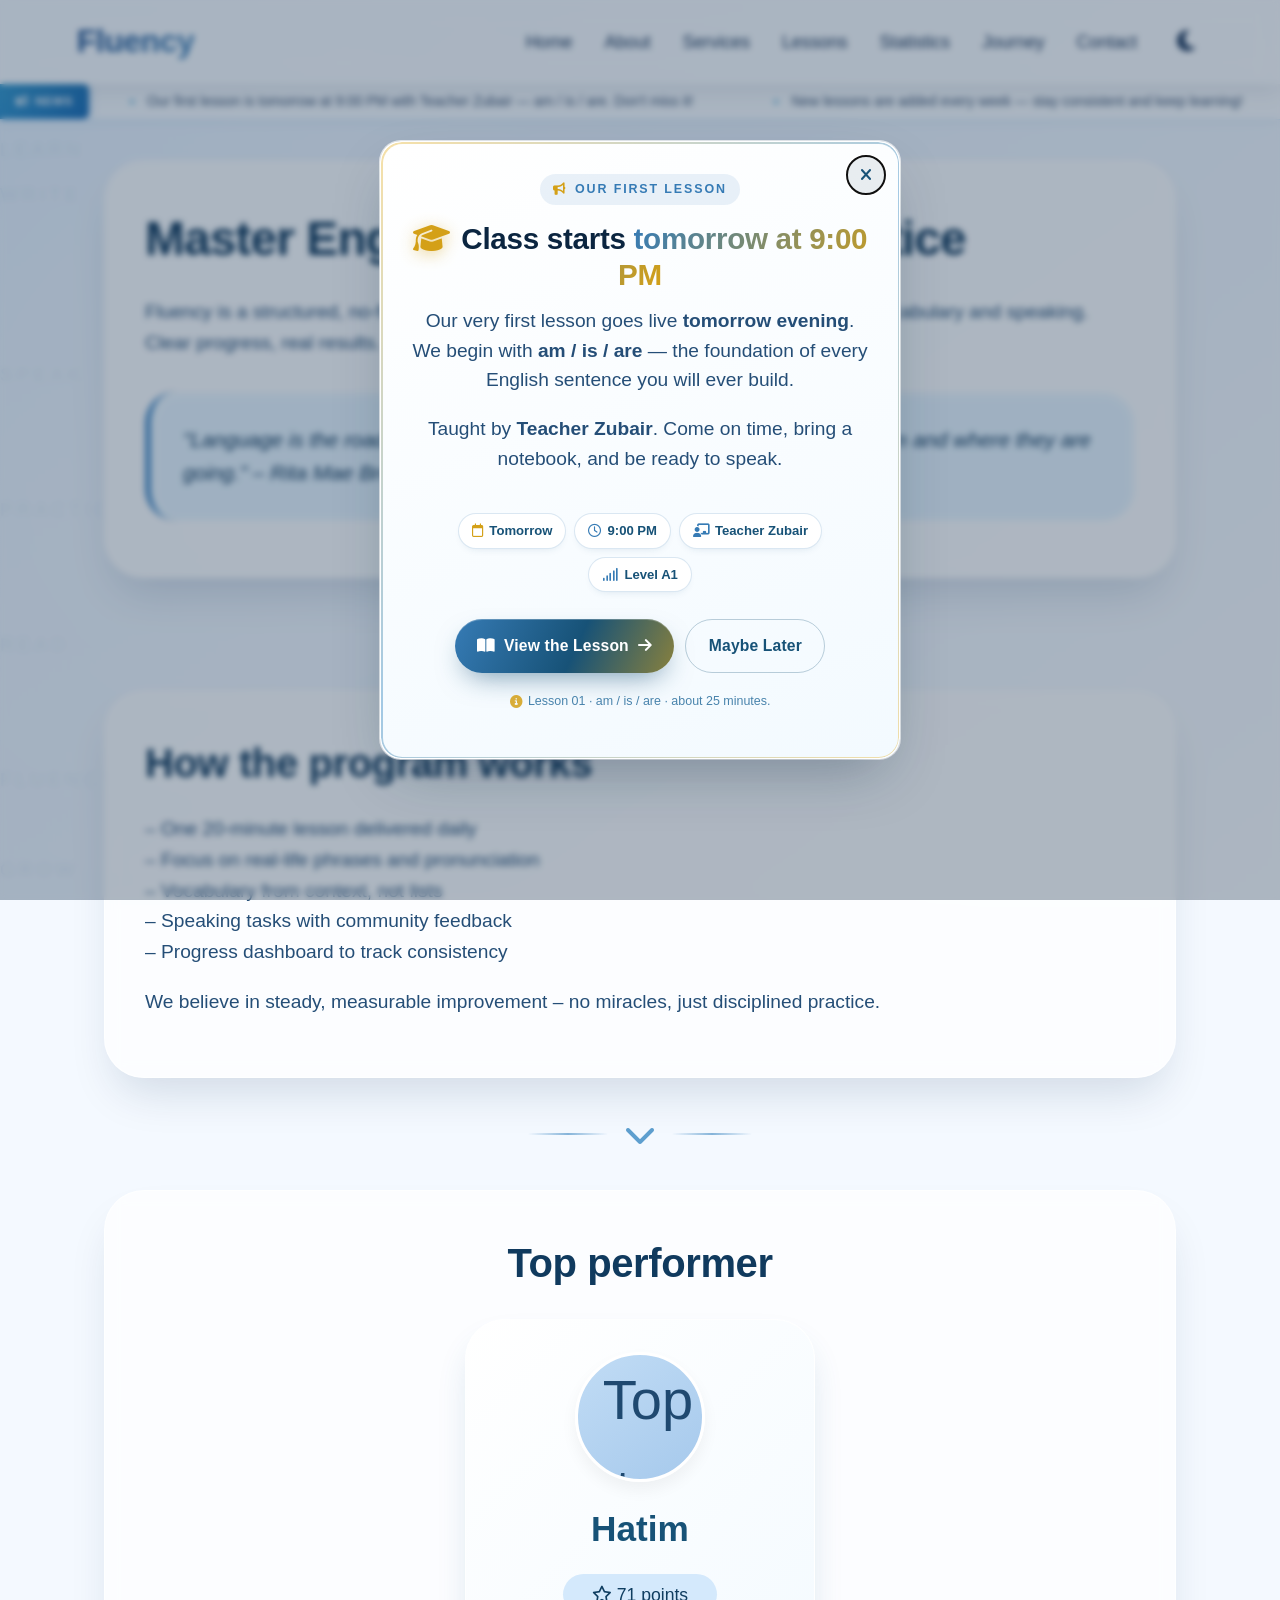
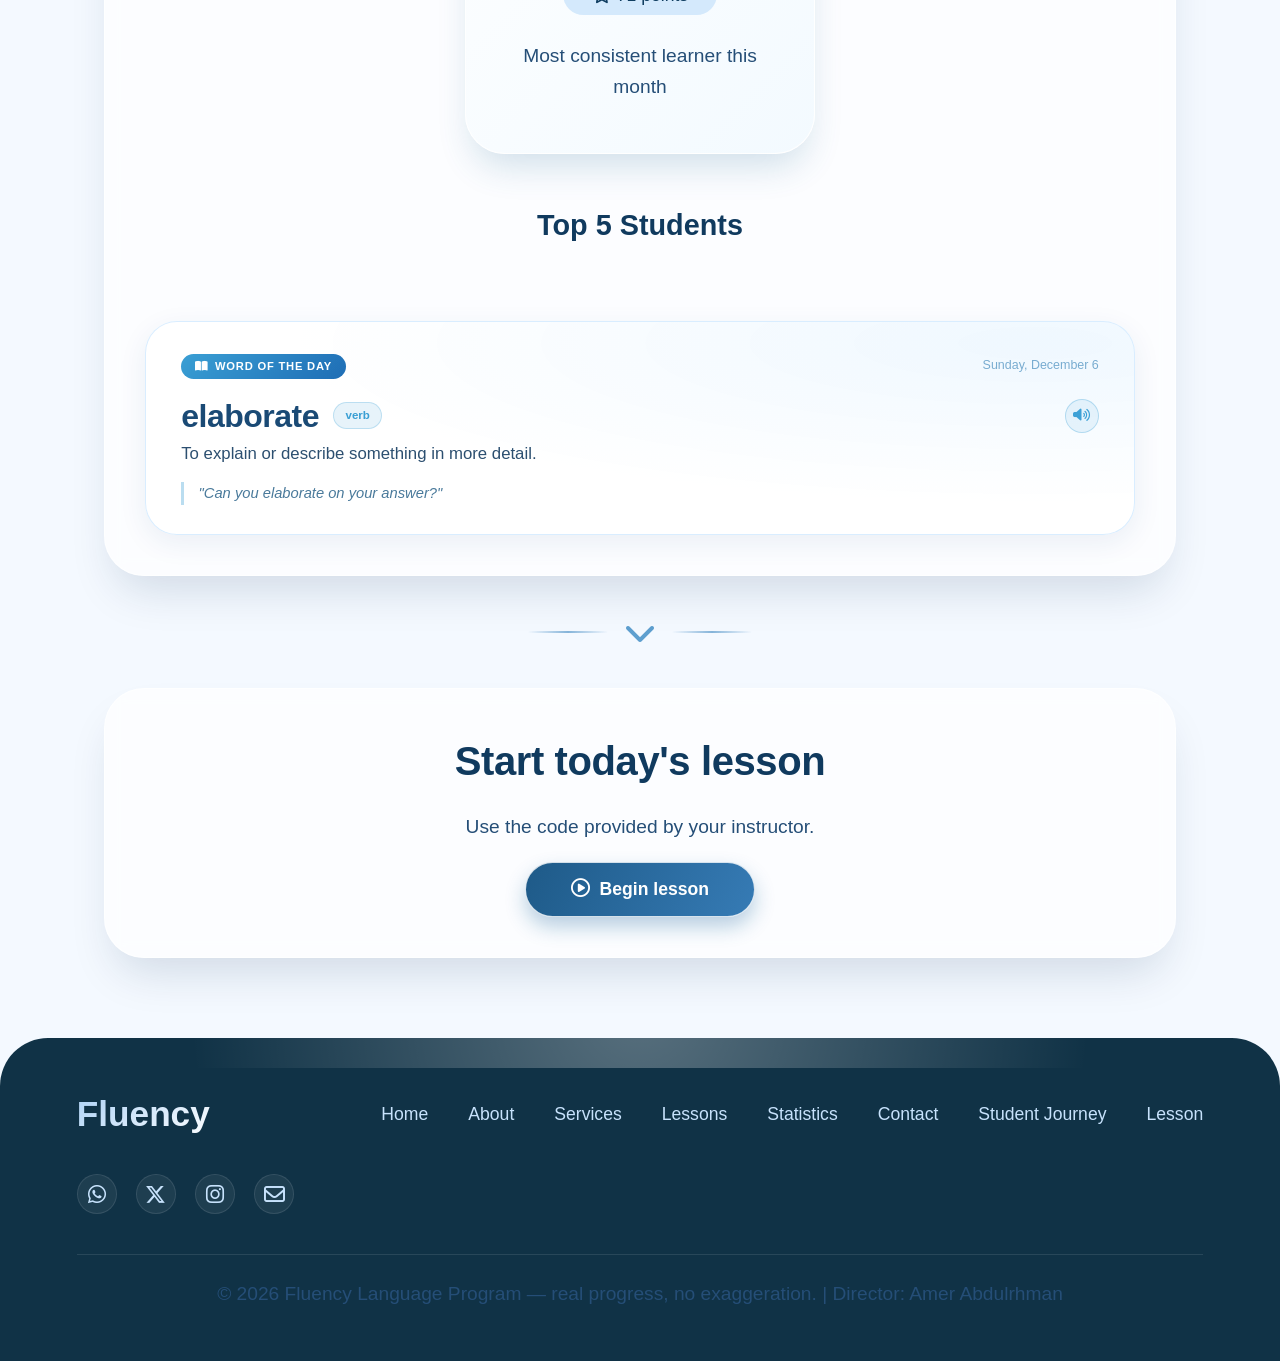
==== commit 5e7899b8: "Add Lessons system, student records and redesigned admin dashboard Student site (index.html): - Less" ====
--- a/index.html
+++ b/index.html
@@ -2690,7 +2690,969 @@
       .team-leaderboard-subtitle,
       .team-leaderboard-footnote { font-size: 0.9rem; }
     }
+
+    /* ===== ANNOUNCEMENT POPUP — Team Captains ===== */
+    @keyframes fl-overlay-in { from { opacity: 0; } to { opacity: 1; } }
+    @keyframes fl-modal-in {
+      from { opacity: 0; transform: translateY(24px) scale(0.96); }
+      to   { opacity: 1; transform: translateY(0) scale(1); }
+    }
+    @keyframes fl-overlay-out { from { opacity: 1; } to { opacity: 0; } }
+    @keyframes fl-modal-out {
+      from { opacity: 1; transform: translateY(0) scale(1); }
+      to   { opacity: 0; transform: translateY(12px) scale(0.97); }
+    }
+    @keyframes fl-crown-float {
+      0%, 100% { transform: translateY(0) rotate(-2deg); }
+      50%      { transform: translateY(-5px) rotate(2deg); }
+    }
+    @keyframes fl-shine {
+      0%   { transform: translateX(-120%) skewX(-18deg); }
+      60%, 100% { transform: translateX(220%) skewX(-18deg); }
+    }
+    @keyframes fl-pulse-glow {
+      0%, 100% { box-shadow: 0 0 0 0 rgba(240,200,98,0.55), 0 18px 40px -12px rgba(23,82,119,0.45); }
+      50%      { box-shadow: 0 0 0 14px rgba(240,200,98,0),    0 22px 52px -12px rgba(23,82,119,0.55); }
+    }
+    @keyframes fl-spark-float {
+      0%   { transform: translateY(0)   scale(1);   opacity: 0.55; }
+      50%  { transform: translateY(-8px) scale(1.1); opacity: 1; }
+      100% { transform: translateY(0)   scale(1);   opacity: 0.55; }
+    }
+
+    .fl-popup-overlay {
+      position: fixed; inset: 0;
+      background: rgba(11,37,64,0.32);
+      backdrop-filter: blur(3px); -webkit-backdrop-filter: blur(3px);
+      display: flex; align-items: center; justify-content: center;
+      padding: 1.5rem; z-index: 9999;
+      animation: fl-overlay-in 0.35s ease-out both;
+    }
+    .fl-popup-overlay[hidden] { display: none !important; }
+    .fl-popup-overlay.fl-closing { animation: fl-overlay-out 0.25s ease-in both; }
+    .fl-popup-overlay.fl-closing .fl-popup-modal { animation: fl-modal-out 0.25s ease-in both; }
+
+    .fl-popup-modal {
+      position: relative;
+      width: min(520px, 100%); max-height: 92vh; overflow-y: auto;
+      background: linear-gradient(160deg, #ffffff 0%, #f3faff 100%);
+      border-radius: 1.3rem;
+      box-shadow: 0 24px 60px -18px rgba(11,37,64,0.35), 0 0 0 1px rgba(255,255,255,0.7);
+      animation: fl-modal-in 0.45s cubic-bezier(0.2, 0.9, 0.25, 1.05) both;
+      border: 1px solid rgba(255,255,255,0.85);
+    }
+    .fl-popup-modal::before {
+      content: ''; position: absolute; inset: 0;
+      border-radius: 1.3rem; padding: 1.5px;
+      background: linear-gradient(135deg, #f0c862, #5e9fcf, #f0c862);
+      -webkit-mask: linear-gradient(#000 0 0) content-box, linear-gradient(#000 0 0);
+              mask: linear-gradient(#000 0 0) content-box, linear-gradient(#000 0 0);
+      -webkit-mask-composite: xor; mask-composite: exclude;
+      pointer-events: none; opacity: 0.55;
+    }
+
+    .fl-popup-close {
+      position: absolute; top: 0.9rem; right: 0.9rem;
+      width: 38px; height: 38px; border-radius: 50%;
+      border: none; background: rgba(11,37,64,0.08); color: #175277;
+      font-size: 1.05rem; cursor: pointer;
+      display: grid; place-items: center;
+      transition: transform 0.2s ease, background 0.2s ease; z-index: 5;
+    }
+    .fl-popup-close:hover { background: rgba(11,37,64,0.16); transform: rotate(90deg); }
+
+    .fl-popup-grid { display: block; }
+
+    .fl-popup-visual {
+      position: relative; padding: 2rem 1.4rem 2rem 2rem;
+      display: flex; align-items: center; justify-content: center;
+    }
+    .fl-popup-visual::before {
+      content: ''; position: absolute; inset: 1.5rem;
+      background:
+        radial-gradient(circle at 20% 30%, rgba(240,200,98,0.25), transparent 55%),
+        radial-gradient(circle at 80% 70%, rgba(94,159,207,0.25), transparent 55%);
+      border-radius: 1.2rem; filter: blur(10px); z-index: 0;
+    }
+
+    .fl-image-frame {
+      position: relative; border-radius: 1rem; overflow: hidden;
+      box-shadow: 0 18px 40px -12px rgba(23,82,119,0.4);
+      background: #fff; width: 100%; z-index: 1;
+    }
+    .fl-image-frame img { display: block; width: 100%; height: auto; }
+    .fl-image-frame::after {
+      content: ''; position: absolute; top: 0; left: 0;
+      width: 60%; height: 100%;
+      background: linear-gradient(90deg, transparent, rgba(255,255,255,0.55), transparent);
+      animation: fl-shine 4.5s ease-in-out infinite; pointer-events: none;
+    }
+
+    .fl-badge-new {
+      position: absolute; top: -10px; left: -10px;
+      background: linear-gradient(135deg, #f0c862, #d4a017);
+      color: #4a3308; font-size: 0.72rem; font-weight: 800;
+      letter-spacing: 0.15em; padding: 0.45rem 0.9rem; border-radius: 50px;
+      box-shadow: 0 8px 20px -6px rgba(212,160,23,0.55);
+      z-index: 2; animation: fl-pulse-glow 2.4s ease-in-out infinite;
+    }
+    .fl-badge-new i { margin-right: 0.3rem; }
+
+    .fl-spark {
+      position: absolute; color: #f0c862;
+      animation: fl-spark-float 2.6s ease-in-out infinite; z-index: 2;
+      filter: drop-shadow(0 2px 4px rgba(240,200,98,0.5));
+    }
+    .fl-spark.s1 { top: 8%;  right: 6%;  font-size: 1.2rem; animation-delay: 0s; }
+    .fl-spark.s2 { bottom: 12%; left: 6%; font-size: 0.95rem; animation-delay: 0.6s; color: #5e9fcf; }
+    .fl-spark.s3 { top: 50%; right: 2%;  font-size: 0.8rem; animation-delay: 1.2s; }
+
+    .fl-popup-content {
+      padding: 2rem 1.9rem 1.7rem;
+      display: flex; flex-direction: column; justify-content: center;
+      text-align: center; align-items: center;
+    }
+    .fl-popup-content .fl-popup-body { text-align: center; }
+    .fl-popup-content .fl-highlight-row,
+    .fl-popup-content .fl-cta-row,
+    .fl-popup-content .fl-footnote { justify-content: center; }
+
+    .fl-eyebrow {
+      display: inline-flex; align-items: center; gap: 0.5rem;
+      color: #367bb5; background: rgba(54,123,181,0.1);
+      padding: 0.35rem 0.85rem; border-radius: 50px;
+      font-size: 0.78rem; font-weight: 700; letter-spacing: 0.15em;
+      text-transform: uppercase; width: max-content; margin-bottom: 1rem;
+    }
+    .fl-eyebrow i { color: #d4a017; }
+
+    .fl-popup-headline {
+      font-size: 1.85rem; line-height: 1.2;
+      color: #0b2540; font-weight: 700;
+      margin-bottom: 0.85rem; letter-spacing: -0.01em;
+    }
+    .fl-popup-headline .fl-crown {
+      display: inline-block; color: #d4a017;
+      animation: fl-crown-float 2.6s ease-in-out infinite;
+      transform-origin: center;
+      filter: drop-shadow(0 3px 8px rgba(212,160,23,0.45));
+      margin-right: 0.25rem;
+    }
+    .fl-popup-headline .fl-gradient-text {
+      background: linear-gradient(115deg, #367bb5, #d4a017);
+      -webkit-background-clip: text; background-clip: text; color: transparent;
+    }
+
+    .fl-popup-body { color: #175277; font-size: 1rem; line-height: 1.55; margin-bottom: 1.25rem; }
+    .fl-popup-body p + p { margin-top: 0.6rem; }
+
+    .fl-highlight-row { display: flex; flex-wrap: wrap; gap: 0.5rem; margin-bottom: 1.4rem; }
+    .fl-chip {
+      display: inline-flex; align-items: center; gap: 0.4rem;
+      background: #fff; border: 1px solid rgba(54,123,181,0.18);
+      color: #175277; font-size: 0.82rem; font-weight: 600;
+      padding: 0.4rem 0.8rem; border-radius: 50px;
+      box-shadow: 0 4px 10px -6px rgba(23,82,119,0.2);
+    }
+    .fl-chip i { color: #d4a017; }
+    .fl-chip.alt i { color: #367bb5; }
+
+    .fl-cta-row { display: flex; flex-wrap: wrap; gap: 0.7rem; margin-top: 0.25rem; }
+    .fl-btn {
+      font-family: inherit; font-size: 0.98rem; font-weight: 700;
+      padding: 0.9rem 1.4rem; border-radius: 50px;
+      border: none; cursor: pointer;
+      display: inline-flex; align-items: center; gap: 0.55rem;
+      transition: transform 0.2s ease, box-shadow 0.2s ease, background 0.2s ease;
+      text-decoration: none; letter-spacing: 0.01em;
+    }
+    .fl-btn-primary {
+      position: relative;
+      background: linear-gradient(115deg, #367bb5 0%, #175277 55%, #d4a017 130%);
+      color: #fff;
+      box-shadow: 0 12px 28px -10px rgba(23,82,119,0.6), inset 0 1px 0 rgba(255,255,255,0.25);
+      overflow: hidden;
+    }
+    .fl-btn-primary::after {
+      content: ''; position: absolute; top: 0; left: 0;
+      width: 40%; height: 100%;
+      background: linear-gradient(90deg, transparent, rgba(255,255,255,0.35), transparent);
+      transform: translateX(-150%) skewX(-18deg);
+      transition: transform 0.6s ease;
+    }
+    .fl-btn-primary:hover { transform: translateY(-2px); }
+    .fl-btn-primary:hover::after { transform: translateX(260%) skewX(-18deg); }
+    .fl-btn-secondary {
+      background: transparent; color: #175277;
+      border: 1.5px solid rgba(23,82,119,0.28);
+    }
+    .fl-btn-secondary:hover { background: rgba(23,82,119,0.06); color: #0b2540; }
+
+    .fl-footnote {
+      margin-top: 1.2rem; font-size: 0.78rem; color: #2b6f9e; opacity: 0.85;
+      display: flex; align-items: center; gap: 0.4rem;
+    }
+    .fl-footnote i { color: #d4a017; }
+
+    body.dark-mode .fl-popup-modal {
+      background: linear-gradient(160deg, #182230 0%, #121a24 100%);
+      box-shadow: 0 30px 80px -20px rgba(0,0,0,0.7), 0 0 0 1px rgba(255,255,255,0.06);
+    }
+    body.dark-mode .fl-popup-headline { color: #e6f0fa; }
+    body.dark-mode .fl-popup-body,
+    body.dark-mode .fl-footnote,
+    body.dark-mode .fl-popup-close { color: #aac8e0; }
+    body.dark-mode .fl-popup-close { background: rgba(255,255,255,0.08); }
+    body.dark-mode .fl-chip {
+      background: rgba(94,159,207,0.12); color: #d6e7f5;
+      border-color: rgba(94,159,207,0.25);
+    }
+    body.dark-mode .fl-btn-secondary { color: #cfdef5; border-color: rgba(207,222,245,0.3); }
+    body.dark-mode .fl-eyebrow { background: rgba(94,159,207,0.16); color: #aac8e0; }
+
+    @media (max-width: 760px) {
+      .fl-popup-grid { grid-template-columns: 1fr; }
+      .fl-popup-visual { padding: 1.4rem 1.4rem 0; }
+      .fl-popup-visual::before { inset: 1rem; }
+      .fl-popup-content { padding: 1.4rem 1.4rem 1.6rem; text-align: center; }
+      .fl-eyebrow, .fl-cta-row, .fl-highlight-row { justify-content: center; }
+      .fl-eyebrow { margin-left: auto; margin-right: auto; }
+      .fl-popup-headline { font-size: 1.5rem; }
+      .fl-popup-body { font-size: 0.95rem; }
+      .fl-cta-row .fl-btn { flex: 1 1 100%; justify-content: center; }
+      .fl-footnote { justify-content: center; }
+    }
+    @media (max-width: 380px) {
+      .fl-popup-content { padding: 1.1rem 1.1rem 1.4rem; }
+      .fl-popup-headline { font-size: 1.3rem; }
+      .fl-btn { padding: 0.8rem 1.1rem; font-size: 0.9rem; }
+    }
+
+    /* ===== WORD TRANSLATOR TOOLTIP ===== */
+    @keyframes fl-tt-pop {
+      from { opacity: 0; transform: translateY(4px) scale(0.96); }
+      to   { opacity: 1; transform: translateY(0) scale(1); }
+    }
+    @keyframes fl-tt-spin {
+      to { transform: rotate(360deg); }
+    }
+
+    .fl-tt-popup {
+      position: absolute;
+      z-index: 10000;
+      background: #fff;
+      color: #0b2540;
+      border-radius: 14px;
+      box-shadow: 0 14px 32px -10px rgba(11,37,64,0.4),
+                  0 0 0 1px rgba(54,123,181,0.18);
+      padding: 0.7rem 0.85rem 0.8rem;
+      width: 260px;
+      max-width: calc(100vw - 16px);
+      font-family: inherit;
+      animation: fl-tt-pop 0.18s ease-out;
+      user-select: none;
+      -webkit-user-select: none;
+    }
+    .fl-tt-popup[hidden] { display: none !important; }
+
+    .fl-tt-popup::before {
+      content: '';
+      position: absolute;
+      top: -7px; left: 24px;
+      width: 14px; height: 14px;
+      background: #fff;
+      transform: rotate(45deg);
+      box-shadow: -1px -1px 0 rgba(54,123,181,0.18);
+      border-top-left-radius: 3px;
+    }
+    .fl-tt-popup.fl-tt-below::before {
+      top: auto; bottom: -7px;
+      box-shadow: 1px 1px 0 rgba(54,123,181,0.18);
+      border-top-left-radius: 0;
+      border-bottom-right-radius: 3px;
+    }
+
+    .fl-tt-row {
+      display: flex;
+      align-items: center;
+      gap: 0.45rem;
+    }
+
+    .fl-tt-word {
+      flex: 1;
+      font-weight: 700;
+      color: #175277;
+      font-size: 1rem;
+      word-break: break-word;
+      line-height: 1.25;
+      padding-right: 0.2rem;
+    }
+
+    .fl-tt-btn {
+      background: rgba(54,123,181,0.12);
+      border: none;
+      width: 32px; height: 32px;
+      border-radius: 50%;
+      color: #175277;
+      cursor: pointer;
+      display: grid; place-items: center;
+      transition: background 0.15s ease, transform 0.15s ease, color 0.15s ease;
+      font-size: 0.85rem;
+      flex-shrink: 0;
+    }
+    .fl-tt-btn:hover { background: rgba(54,123,181,0.22); transform: translateY(-1px); }
+    .fl-tt-btn.fl-tt-playing {
+      background: linear-gradient(135deg, #367bb5, #d4a017);
+      color: #fff;
+      animation: fl-pulse-glow 1.6s ease-in-out infinite;
+    }
+    .fl-tt-close {
+      background: transparent;
+      color: #5e9fcf;
+      width: 26px; height: 26px;
+      font-size: 0.8rem;
+    }
+    .fl-tt-close:hover { background: rgba(11,37,64,0.08); color: #175277; }
+
+    .fl-tt-divider {
+      height: 1px;
+      background: linear-gradient(90deg, transparent, rgba(54,123,181,0.25), transparent);
+      margin: 0.55rem 0 0.5rem;
+    }
+
+    .fl-tt-translation {
+      font-size: 1.15rem;
+      color: #0b2540;
+      font-family: 'Tahoma', 'Segoe UI', sans-serif;
+      min-height: 1.4em;
+      line-height: 1.4;
+      text-align: right;
+      direction: rtl;
+      font-weight: 600;
+    }
+    .fl-tt-translation.fl-tt-loading {
+      color: #5e9fcf;
+      font-style: italic;
+      font-size: 0.85rem;
+      font-weight: 400;
+      text-align: center;
+      direction: ltr;
+      display: flex;
+      align-items: center;
+      justify-content: center;
+      gap: 0.5rem;
+    }
+    .fl-tt-loading-spinner {
+      width: 12px; height: 12px;
+      border: 2px solid rgba(94,159,207,0.3);
+      border-top-color: #367bb5;
+      border-radius: 50%;
+      animation: fl-tt-spin 0.7s linear infinite;
+      display: inline-block;
+    }
+    .fl-tt-error {
+      color: #c44;
+      font-style: italic;
+      font-size: 0.85rem;
+      text-align: center;
+      direction: ltr;
+    }
+
+    body.dark-mode .fl-tt-popup {
+      background: #182230;
+      color: #e6f0fa;
+      box-shadow: 0 14px 32px -10px rgba(0,0,0,0.65),
+                  0 0 0 1px rgba(94,159,207,0.22);
+    }
+    body.dark-mode .fl-tt-popup::before { background: #182230; }
+    body.dark-mode .fl-tt-word { color: #d6e7f5; }
+    body.dark-mode .fl-tt-btn {
+      background: rgba(94,159,207,0.18);
+      color: #d6e7f5;
+    }
+    body.dark-mode .fl-tt-btn:hover { background: rgba(94,159,207,0.28); }
+    body.dark-mode .fl-tt-close { background: transparent; color: #aac8e0; }
+    body.dark-mode .fl-tt-close:hover { background: rgba(255,255,255,0.08); }
+    body.dark-mode .fl-tt-translation { color: #e6f0fa; }
+
+    /* ===== CURSOR TRAIL — Fluency blue → gold ===== */
+    .fl-cursor-layer {
+      position: fixed;
+      top: 0; left: 0;
+      width: 100%; height: 100%;
+      pointer-events: none;
+      z-index: 99998;
+      overflow: hidden;
+    }
+    .fl-cursor-trail {
+      position: fixed;
+      top: 0; left: 0;
+      border-radius: 50%;
+      pointer-events: none;
+      transform: translate(-9999px, -9999px);
+      will-change: transform;
+      transition: opacity 0.25s ease;
+    }
+    @media (hover: none), (pointer: coarse), (prefers-reduced-motion: reduce) {
+      .fl-cursor-layer { display: none !important; }
+    }
+
+    /* ===== STUDENT JOURNEY PAGE ===== */
+
+    /* --- Hero --- */
+    .sj-hero {
+      position: relative;
+      overflow: hidden;
+      text-align: center;
+      padding: 3.5rem 2.5rem;
+    }
+
+    .sj-hero-deco {
+      position: absolute;
+      inset: 0;
+      pointer-events: none;
+      overflow: hidden;
+      border-radius: inherit;
+    }
+
+    .sj-orb {
+      position: absolute;
+      border-radius: 50%;
+      filter: blur(46px);
+      opacity: 0.55;
+      will-change: transform;
+    }
+
+    .sj-orb-a {
+      width: 320px; height: 320px;
+      top: -120px; left: -80px;
+      background: radial-gradient(circle at 35% 35%, #b0d1f0, rgba(176, 209, 240, 0));
+      animation: sjOrbDrift 16s ease-in-out infinite;
+    }
+
+    .sj-orb-b {
+      width: 260px; height: 260px;
+      bottom: -110px; right: -60px;
+      background: radial-gradient(circle at 60% 40%, #d4e9fc, rgba(212, 233, 252, 0));
+      animation: sjOrbDrift 20s ease-in-out infinite reverse;
+    }
+
+    .sj-orb-c {
+      width: 180px; height: 180px;
+      top: 40%; right: 18%;
+      background: radial-gradient(circle at 50% 50%, #c7ddef, rgba(199, 221, 239, 0));
+      animation: sjOrbDrift 24s ease-in-out infinite;
+    }
+
+    @keyframes sjOrbDrift {
+      0%, 100% { transform: translate3d(0, 0, 0) scale(1); }
+      50%      { transform: translate3d(18px, -22px, 0) scale(1.08); }
+    }
+
+    .sj-hero-grid {
+      position: absolute;
+      inset: 0;
+      opacity: 0.5;
+    }
+
+    .sj-hero-inner { position: relative; z-index: 2; }
+
+    .sj-hero h1 { margin-bottom: 0.6rem; }
+
+    .sj-lead {
+      font-size: clamp(1.15rem, 2.4vw, 1.45rem);
+      font-weight: 600;
+      color: #2b6f9e;
+      margin-bottom: 1rem;
+    }
+
+    .sj-support {
+      max-width: 640px;
+      margin: 0 auto;
+      color: #254e77;
+    }
+
+    body.dark-mode .sj-lead { color: #7fb4d9; }
+    body.dark-mode .sj-support { color: #b5d0e8; }
+    body.dark-mode .sj-orb { opacity: 0.3; }
+
+    /* --- Roadmap shell --- */
+    .sj-road {
+      position: relative;
+      margin: 1rem 0 2.5rem;
+      --sj-progress: 0;
+    }
+
+    .sj-road-line {
+      position: absolute;
+      top: 0;
+      bottom: 0;
+      left: 28px;
+      width: 3px;
+      border-radius: 3px;
+      background: rgba(132, 179, 217, 0.32);
+      overflow: hidden;
+      pointer-events: none;
+    }
+
+    .sj-road-trail {
+      display: block;
+      width: 100%;
+      height: 100%;
+      border-radius: 3px;
+      background: linear-gradient(180deg, #7fb4d9 0%, #367bb5 55%, #1e5a88 100%);
+      transform-origin: top center;
+      transform: scaleY(var(--sj-progress));
+      box-shadow: 0 0 12px rgba(54, 123, 181, 0.45);
+    }
+
+    body.dark-mode .sj-road-line { background: rgba(94, 159, 207, 0.2); }
+
+    /* --- Step --- */
+    .sj-step {
+      position: relative;
+      display: grid;
+      grid-template-columns: 58px minmax(0, 1fr);
+      column-gap: 1.25rem;
+      align-items: start;
+      margin-bottom: 2rem;
+      opacity: 0;
+      transform: translateY(28px) scale(0.985);
+      transition: opacity 0.6s ease, transform 0.6s cubic-bezier(0.2, 0, 0.2, 1);
+    }
+
+    .sj-step.is-visible {
+      opacity: 1;
+      transform: translateY(0) scale(1);
+    }
+
+    .sj-node {
+      grid-column: 1;
+      position: relative;
+      z-index: 2;
+      width: 58px;
+      height: 58px;
+      border-radius: 50%;
+      display: flex;
+      align-items: center;
+      justify-content: center;
+      background: rgba(255, 255, 255, 0.85);
+      backdrop-filter: blur(10px);
+      -webkit-backdrop-filter: blur(10px);
+      border: 1px solid rgba(255, 255, 255, 0.9);
+      box-shadow: 0 10px 20px -6px rgba(40, 100, 150, 0.28);
+      color: #367bb5;
+      font-size: 1.25rem;
+      transition: transform 0.35s ease, box-shadow 0.35s ease, background 0.35s ease;
+    }
+
+    .sj-step.is-active .sj-node {
+      transform: scale(1.12);
+      background: linear-gradient(135deg, #1e5a88, #367bb5);
+      color: #ffffff;
+      box-shadow: 0 12px 26px -6px rgba(25, 95, 155, 0.5), 0 0 0 6px rgba(127, 180, 217, 0.18);
+    }
+
+    body.dark-mode .sj-node {
+      background: rgba(20, 35, 50, 0.9);
+      border-color: rgba(94, 159, 207, 0.28);
+      color: #7fb4d9;
+      box-shadow: 0 10px 20px -6px rgba(0, 0, 0, 0.5);
+    }
+
+    body.dark-mode .sj-step.is-active .sj-node {
+      background: linear-gradient(135deg, #2b5780, #3f6b99);
+      color: #ffffff;
+    }
+
+    .sj-card {
+      grid-column: 2;
+      background: rgba(255, 255, 255, 0.7);
+      backdrop-filter: blur(10px);
+      -webkit-backdrop-filter: blur(10px);
+      border-radius: 1.5rem;
+      padding: 1.8rem 2rem;
+      border: 1px solid rgba(255, 255, 255, 0.6);
+      box-shadow: 0 18px 34px -14px rgba(0, 40, 80, 0.18);
+      transition: transform 0.3s ease, box-shadow 0.4s ease, border-color 0.3s ease;
+    }
+
+    .sj-card:hover {
+      transform: translateY(-4px);
+      box-shadow: 0 26px 44px -14px rgba(25, 85, 130, 0.26);
+      border-color: rgba(255, 255, 255, 0.95);
+    }
+
+    .sj-step.is-active .sj-card {
+      border-color: rgba(127, 180, 217, 0.75);
+      box-shadow: 0 26px 46px -14px rgba(25, 85, 130, 0.3);
+    }
+
+    body.dark-mode .sj-card {
+      background: rgba(20, 35, 50, 0.9);
+      border-color: rgba(94, 159, 207, 0.18);
+      box-shadow: 0 18px 34px -14px rgba(0, 0, 0, 0.6);
+    }
+
+    body.dark-mode .sj-step.is-active .sj-card { border-color: rgba(94, 159, 207, 0.5); }
+
+    .sj-eyebrow {
+      display: inline-block;
+      font-size: 0.82rem;
+      font-weight: 700;
+      letter-spacing: 0.08em;
+      text-transform: uppercase;
+      color: #2b6f9e;
+      background: rgba(212, 233, 252, 0.6);
+      border: 1px solid rgba(176, 209, 240, 0.6);
+      padding: 0.3rem 0.9rem;
+      border-radius: 50px;
+      margin-bottom: 0.9rem;
+    }
+
+    body.dark-mode .sj-eyebrow {
+      color: #9cc8e6;
+      background: rgba(94, 159, 207, 0.14);
+      border-color: rgba(94, 159, 207, 0.28);
+    }
+
+    .sj-card h3 {
+      margin-bottom: 0.6rem;
+      font-size: clamp(1.3rem, 2.6vw, 1.6rem);
+    }
+
+    .sj-card p {
+      font-size: 1.08rem;
+      margin-bottom: 0;
+    }
+
+    .sj-card p + p { margin-top: 0.7rem; }
+
+    /* --- Step 03: skill indicators --- */
+    .sj-skills {
+      margin-top: 1.4rem;
+      display: grid;
+      gap: 0.85rem;
+    }
+
+    .sj-skill-label {
+      display: flex;
+      justify-content: space-between;
+      align-items: baseline;
+      font-size: 0.95rem;
+      font-weight: 600;
+      color: #1e4f7a;
+      margin-bottom: 0.35rem;
+    }
+
+    .sj-skill-label span:last-child {
+      font-weight: 500;
+      color: #5e9fcf;
+      font-size: 0.88rem;
+    }
+
+    body.dark-mode .sj-skill-label { color: #b5d0e8; }
+    body.dark-mode .sj-skill-label span:last-child { color: #7fb4d9; }
+
+    .sj-skill-track {
+      height: 8px;
+      border-radius: 50px;
+      background: rgba(176, 209, 240, 0.35);
+      overflow: hidden;
+    }
+
+    body.dark-mode .sj-skill-track { background: rgba(94, 159, 207, 0.16); }
+
+    .sj-skill-fill {
+      display: block;
+      height: 100%;
+      width: 0;
+      border-radius: 50px;
+      background: linear-gradient(90deg, #7fb4d9, #367bb5);
+      transition: width 1.1s cubic-bezier(0.4, 0, 0.2, 1) 0.25s;
+    }
+
+    .sj-step.is-visible .sj-skill-fill { width: var(--sj-val, 60%); }
+
+    /* --- Chips (step 05) --- */
+    .sj-chips {
+      display: flex;
+      flex-wrap: wrap;
+      gap: 0.6rem;
+      margin-top: 1.3rem;
+    }
+
+    .sj-chip {
+      display: inline-flex;
+      align-items: center;
+      gap: 0.45rem;
+      padding: 0.5rem 1.1rem;
+      border-radius: 50px;
+      font-size: 0.98rem;
+      font-weight: 600;
+      color: #1e4f7a;
+      background: rgba(232, 242, 252, 0.75);
+      border: 1px solid rgba(176, 209, 240, 0.65);
+      transition: transform 0.25s ease, background 0.25s ease;
+    }
+
+    .sj-chip i { color: #5e9fcf; font-size: 0.9rem; }
+    .sj-chip:hover { transform: translateY(-2px); background: #e8f2fc; }
+
+    body.dark-mode .sj-chip {
+      color: #c7def5;
+      background: rgba(94, 159, 207, 0.14);
+      border-color: rgba(94, 159, 207, 0.28);
+    }
+
+    body.dark-mode .sj-chip:hover { background: rgba(94, 159, 207, 0.22); }
+
+    /* --- Step 04: path preview --- */
+    .sj-path {
+      margin-top: 1.4rem;
+      display: flex;
+      flex-wrap: wrap;
+      align-items: center;
+      gap: 0.5rem;
+    }
+
+    .sj-path-node {
+      flex: 1 1 auto;
+      min-width: 0;
+      text-align: center;
+      padding: 0.8rem 0.7rem;
+      border-radius: 1rem;
+      font-size: 0.95rem;
+      font-weight: 600;
+      color: #1e4f7a;
+      background: linear-gradient(160deg, rgba(232, 242, 252, 0.9), rgba(212, 233, 252, 0.55));
+      border: 1px solid rgba(176, 209, 240, 0.6);
+    }
+
+    .sj-path-node small {
+      display: block;
+      font-weight: 500;
+      font-size: 0.78rem;
+      color: #5e9fcf;
+      margin-top: 0.15rem;
+    }
+
+    .sj-path-arrow { color: #84b3d9; flex: 0 0 auto; }
+
+    body.dark-mode .sj-path-node {
+      color: #c7def5;
+      background: rgba(94, 159, 207, 0.12);
+      border-color: rgba(94, 159, 207, 0.24);
+    }
+
+    body.dark-mode .sj-path-node small { color: #7fb4d9; }
+
+    /* --- Step 08: progress dashboard --- */
+    .sj-progress {
+      margin-top: 1.5rem;
+      display: grid;
+      grid-template-columns: auto minmax(0, 1fr);
+      gap: 1.5rem;
+      align-items: center;
+    }
+
+    .sj-ring { position: relative; width: 108px; height: 108px; flex: 0 0 auto; }
+    .sj-ring svg { width: 100%; height: 100%; transform: rotate(-90deg); }
+    .sj-ring-track { fill: none; stroke: rgba(176, 209, 240, 0.4); stroke-width: 9; }
+
+    .sj-ring-bar {
+      fill: none;
+      stroke: url(#sjRingGradient);
+      stroke-width: 9;
+      stroke-linecap: round;
+      stroke-dasharray: 264;
+      stroke-dashoffset: 264;
+      transition: stroke-dashoffset 1.4s cubic-bezier(0.4, 0, 0.2, 1) 0.3s;
+    }
+
+    .sj-step.is-visible .sj-ring-bar { stroke-dashoffset: 92; }
+
+    .sj-ring-value {
+      position: absolute;
+      inset: 0;
+      display: flex;
+      flex-direction: column;
+      align-items: center;
+      justify-content: center;
+      font-weight: 700;
+      font-size: 1.35rem;
+      color: #1e5a88;
+      line-height: 1.1;
+    }
+
+    .sj-ring-value small {
+      font-size: 0.68rem;
+      font-weight: 600;
+      letter-spacing: 0.06em;
+      text-transform: uppercase;
+      color: #5e9fcf;
+    }
+
+    body.dark-mode .sj-ring-track { stroke: rgba(94, 159, 207, 0.18); }
+    body.dark-mode .sj-ring-value { color: #b3d6f0; }
+    body.dark-mode .sj-ring-value small { color: #7fb4d9; }
+
+    .sj-metrics {
+      display: grid;
+      grid-template-columns: repeat(auto-fit, minmax(112px, 1fr));
+      gap: 0.75rem;
+    }
+
+    .sj-metric {
+      padding: 0.85rem 0.9rem;
+      border-radius: 1rem;
+      background: rgba(232, 242, 252, 0.6);
+      border: 1px solid rgba(176, 209, 240, 0.55);
+    }
+
+    .sj-metric-key {
+      display: block;
+      font-size: 0.72rem;
+      font-weight: 700;
+      letter-spacing: 0.06em;
+      text-transform: uppercase;
+      color: #5e9fcf;
+      margin-bottom: 0.25rem;
+    }
+
+    .sj-metric-val {
+      display: block;
+      font-size: 1.25rem;
+      font-weight: 700;
+      color: #1e4f7a;
+    }
+
+    body.dark-mode .sj-metric {
+      background: rgba(94, 159, 207, 0.12);
+      border-color: rgba(94, 159, 207, 0.24);
+    }
+
+    body.dark-mode .sj-metric-key { color: #7fb4d9; }
+    body.dark-mode .sj-metric-val { color: #c7def5; }
+
+    /* --- Step 10: level ladder --- */
+    .sj-step-final .sj-card {
+      background: linear-gradient(150deg, rgba(255, 255, 255, 0.82), rgba(255, 250, 235, 0.6));
+      border-color: rgba(240, 200, 98, 0.45);
+    }
+
+    body.dark-mode .sj-step-final .sj-card {
+      background: linear-gradient(150deg, rgba(20, 35, 50, 0.92), rgba(45, 40, 25, 0.6));
+      border-color: rgba(240, 200, 98, 0.28);
+    }
+
+    /* Keep the gold reward accent when the final step is the active one —
+       must out-rank the generic .sj-step.is-active .sj-card border. */
+    .sj-step-final.is-active .sj-card {
+      border-color: rgba(240, 200, 98, 0.8);
+      box-shadow: 0 26px 46px -14px rgba(212, 160, 23, 0.32);
+    }
+
+    body.dark-mode .sj-step-final.is-active .sj-card { border-color: rgba(240, 200, 98, 0.55); }
+
+    .sj-step-final.is-active .sj-node {
+      background: linear-gradient(135deg, #f0c862, #ffe49a);
+      color: #8a6310;
+      box-shadow: 0 12px 26px -6px rgba(212, 160, 23, 0.45), 0 0 0 6px rgba(240, 200, 98, 0.2);
+    }
+
+    .sj-ladder {
+      display: flex;
+      flex-wrap: wrap;
+      align-items: center;
+      gap: 0.5rem;
+      margin-top: 1.4rem;
+    }
+
+    .sj-level {
+      padding: 0.6rem 1.2rem;
+      border-radius: 50px;
+      font-weight: 700;
+      font-size: 1.05rem;
+      color: #1e4f7a;
+      background: rgba(232, 242, 252, 0.8);
+      border: 1px solid rgba(176, 209, 240, 0.65);
+      transition: transform 0.3s ease;
+    }
+
+    .sj-level-arrow { color: #84b3d9; font-size: 0.85rem; }
+
+    .sj-level-goal {
+      color: #8a6310;
+      background: linear-gradient(135deg, #ffe49a, #fff0c0);
+      border-color: rgba(240, 200, 98, 0.7);
+      box-shadow: 0 0 18px rgba(212, 160, 23, 0.28);
+    }
+
+    .sj-step.is-visible .sj-level-goal { animation: sjGoalPulse 3.2s ease-in-out infinite 1s; }
+
+    @keyframes sjGoalPulse {
+      0%, 100% { box-shadow: 0 0 18px rgba(212, 160, 23, 0.28); }
+      50%      { box-shadow: 0 0 26px rgba(212, 160, 23, 0.45); }
+    }
+
+    body.dark-mode .sj-level {
+      color: #c7def5;
+      background: rgba(94, 159, 207, 0.14);
+      border-color: rgba(94, 159, 207, 0.28);
+    }
+
+    body.dark-mode .sj-level-goal {
+      color: #5a3f08;
+      background: linear-gradient(135deg, #ffe49a, #fff0c0);
+      border-color: rgba(240, 200, 98, 0.6);
+    }
+
+    /* --- Desktop: alternating spine --- */
+    @media (min-width: 900px) {
+      .sj-road-line { left: 50%; transform: translateX(-50%); }
+
+      .sj-step {
+        grid-template-columns: minmax(0, 1fr) 78px minmax(0, 1fr);
+        column-gap: 0;
+        align-items: center;
+        margin-bottom: 2.75rem;
+      }
+
+      .sj-node { grid-column: 2; justify-self: center; }
+
+      /* nth-of-type targets the <article> steps only — the road line is a <div> */
+      .sj-step:nth-of-type(odd) .sj-card  { grid-column: 1; margin-right: 1.75rem; }
+      .sj-step:nth-of-type(even) .sj-card { grid-column: 3; margin-left: 1.75rem; }
+    }
+
+    @media (max-width: 560px) {
+      .sj-hero { padding: 2.5rem 1.5rem; }
+      .sj-step { grid-template-columns: 46px minmax(0, 1fr); column-gap: 0.9rem; }
+      .sj-node { width: 46px; height: 46px; font-size: 1.05rem; }
+      .sj-road-line { left: 22px; }
+      .sj-card { padding: 1.4rem 1.35rem; border-radius: 1.25rem; }
+      .sj-progress { grid-template-columns: minmax(0, 1fr); justify-items: center; }
+      .sj-metrics { width: 100%; }
+      .sj-path-arrow { display: none; }
+    }
+
+    /* --- Reduced motion --- */
+    @media (prefers-reduced-motion: reduce) {
+      .sj-step {
+        opacity: 1 !important;
+        transform: none !important;
+        transition: none !important;
+      }
+      .sj-road-trail { transform: scaleY(1) !important; }
+      .sj-skill-fill { transition: none !important; width: var(--sj-val, 60%) !important; }
+      .sj-ring-bar { transition: none !important; stroke-dashoffset: 92 !important; }
+      .sj-orb, .sj-level-goal { animation: none !important; }
+      .sj-card:hover, .sj-chip:hover { transform: none !important; }
+      .sj-node, .sj-card { transition: none !important; }
+    }
   </style>
+  <link rel="stylesheet" href="lessons-view.css">
 </head>
 
 <body>
@@ -2718,7 +3680,9 @@
       <a onclick="openPage('home')">Home</a>
       <a onclick="openPage('about')">About</a>
       <a onclick="openPage('services')">Services</a>
+      <a href="#lessons" onclick="openPage('lessonsHub'); return false;">Lessons</a>
       <a onclick="openPage('statistics')">Statistics</a>
+      <a onclick="openPage('journey')">Journey</a>
       <a onclick="openPage('contact')">Contact</a>
       <button class="dark-mode-toggle" onclick="toggleDarkMode()" aria-label="Toggle dark mode">
         <i class="fas fa-moon"></i>
@@ -2731,6 +3695,7 @@
     <span class="ticker-label"><i class="fa-solid fa-bullhorn"></i> News</span>
     <div class="ticker-track">
       <div class="ticker-content">
+        <span class="ticker-item">Our first lesson is tomorrow at 9:00 PM with Teacher Zubair — am / is / are. Don't miss it!</span>
         <span class="ticker-item">New lessons are added every week — stay consistent and keep learning!</span>
         <span class="ticker-item">Practice makes permanent: record yourself speaking every day.</span>
         <span class="ticker-item">Vocabulary tip: use each new word in a sentence to remember it faster.</span>
@@ -3214,6 +4179,270 @@
       </div>
     </div>
 
+    <!-- ══════════════════════════════════════════════════════════════════
+         LESSONS SYSTEM — STUDENT PAGES
+         Both containers are rendered entirely from the Lessons API by the
+         module at the bottom of this file. No lesson data is hardcoded here.
+         ══════════════════════════════════════════════════════════════════ -->
+
+    <!-- LESSONS DASHBOARD -->
+    <div id="lessonsHub" class="hidden">
+      <div class="section fl-lessons-head">
+        <h1>Lessons</h1>
+        <p class="fl-lessons-lede">Build your English step by step. Work through each lesson at your
+          own pace — your progress is saved automatically on this device.</p>
+        <p id="flLessonsCount" class="fl-lessons-count" hidden>
+          <i class="fa-regular fa-book-open" aria-hidden="true"></i>
+          <span id="flLessonsCountText"></span>
+        </p>
+      </div>
+
+      <!-- Live region so screen readers hear list changes, loading and errors -->
+      <div id="flLessonsGrid" class="fl-lessons-grid" aria-live="polite" aria-busy="false"></div>
+    </div>
+
+    <!-- LESSON READER -->
+    <div id="lessonReader" class="hidden">
+      <nav class="fl-breadcrumb" aria-label="Breadcrumb">
+        <a href="#lessons" onclick="openPage('lessonsHub'); return false;">Lessons</a>
+        <span class="fl-crumb-sep" aria-hidden="true">/</span>
+        <span id="flCrumbCurrent" aria-current="page">Lesson</span>
+      </nav>
+      <div id="flLessonReaderBody" aria-live="polite" aria-busy="false"></div>
+    </div>
+
+    <!-- STUDENT JOURNEY PAGE -->
+    <div id="journey" class="hidden">
+
+      <!-- Hero -->
+      <div class="section sj-hero">
+        <div class="sj-hero-deco" aria-hidden="true">
+          <div class="sj-orb sj-orb-a"></div>
+          <div class="sj-orb sj-orb-b"></div>
+          <div class="sj-orb sj-orb-c"></div>
+          <svg class="sj-hero-grid" viewBox="0 0 800 320" preserveAspectRatio="none">
+            <defs>
+              <linearGradient id="sjArc" x1="0" y1="0" x2="1" y2="0">
+                <stop offset="0%" stop-color="#7fb4d9" stop-opacity="0" />
+                <stop offset="50%" stop-color="#7fb4d9" stop-opacity="0.55" />
+                <stop offset="100%" stop-color="#367bb5" stop-opacity="0" />
+              </linearGradient>
+            </defs>
+            <path d="M0 250 C 200 250, 260 90, 420 90 S 640 40, 800 30" fill="none" stroke="url(#sjArc)"
+              stroke-width="2" />
+            <path d="M0 285 C 220 285, 300 160, 460 160 S 660 120, 800 105" fill="none" stroke="url(#sjArc)"
+              stroke-width="1" />
+            <circle cx="420" cy="90" r="4" fill="#7fb4d9" fill-opacity="0.6" />
+            <circle cx="800" cy="30" r="5" fill="#367bb5" fill-opacity="0.5" />
+          </svg>
+        </div>
+        <div class="sj-hero-inner">
+          <h1>Student Journey</h1>
+          <p class="sj-lead">Your path from where you are today to where you want to be.</p>
+          <p class="sj-support">Fluency guides you through every stage of your learning journey — from your first
+            assessment to your next level.</p>
+        </div>
+      </div>
+
+      <div class="arrow-section">
+        <span class="line"></span>
+        <i class="fa-solid fa-chevron-down"></i>
+        <span class="line"></span>
+      </div>
+
+      <!-- Roadmap -->
+      <div class="sj-road" id="sjRoad">
+        <div class="sj-road-line" aria-hidden="true"><span class="sj-road-trail" id="sjRoadTrail"></span></div>
+
+        <!-- 01 -->
+        <article class="sj-step">
+          <div class="sj-node" aria-hidden="true"><i class="fa-solid fa-user-plus"></i></div>
+          <div class="sj-card">
+            <span class="sj-eyebrow">Step 01 — Get Started</span>
+            <h3>Start your journey</h3>
+            <p>Create your profile and tell us about your learning goals. This is where your journey begins.</p>
+          </div>
+        </article>
+
+        <!-- 02 -->
+        <article class="sj-step">
+          <div class="sj-node" aria-hidden="true"><i class="fa-solid fa-clipboard-question"></i></div>
+          <div class="sj-card">
+            <span class="sj-eyebrow">Step 02 — Placement Test</span>
+            <h3>Discover your level</h3>
+            <p>Take a placement test designed to understand your current language ability — what you already know, and
+              where you are right now.</p>
+          </div>
+        </article>
+
+        <!-- 03 -->
+        <article class="sj-step">
+          <div class="sj-node" aria-hidden="true"><i class="fa-solid fa-chart-simple"></i></div>
+          <div class="sj-card">
+            <span class="sj-eyebrow">Step 03 — Level Assessment</span>
+            <h3>Understand your strengths</h3>
+            <p>Receive a clear overview of your current level and the skills that need more attention.</p>
+            <div class="sj-skills">
+              <div class="sj-skill">
+                <div class="sj-skill-label"><span>Grammar</span><span>Strong</span></div>
+                <div class="sj-skill-track"><span class="sj-skill-fill" style="--sj-val: 78%"></span></div>
+              </div>
+              <div class="sj-skill">
+                <div class="sj-skill-label"><span>Vocabulary</span><span>Growing</span></div>
+                <div class="sj-skill-track"><span class="sj-skill-fill" style="--sj-val: 64%"></span></div>
+              </div>
+              <div class="sj-skill">
+                <div class="sj-skill-label"><span>Reading</span><span>Strong</span></div>
+                <div class="sj-skill-track"><span class="sj-skill-fill" style="--sj-val: 82%"></span></div>
+              </div>
+              <div class="sj-skill">
+                <div class="sj-skill-label"><span>Listening</span><span>Needs focus</span></div>
+                <div class="sj-skill-track"><span class="sj-skill-fill" style="--sj-val: 48%"></span></div>
+              </div>
+              <div class="sj-skill">
+                <div class="sj-skill-label"><span>Speaking</span><span>Needs focus</span></div>
+                <div class="sj-skill-track"><span class="sj-skill-fill" style="--sj-val: 40%"></span></div>
+              </div>
+            </div>
+          </div>
+        </article>
+
+        <!-- 04 -->
+        <article class="sj-step">
+          <div class="sj-node" aria-hidden="true"><i class="fa-solid fa-route"></i></div>
+          <div class="sj-card">
+            <span class="sj-eyebrow">Step 04 — Your Learning Path</span>
+            <h3>Get your personalized path</h3>
+            <p>Based on your level and needs, Fluency guides you through the lessons and skills you should focus on.</p>
+            <div class="sj-path">
+              <div class="sj-path-node">Your level<small>Where you are</small></div>
+              <i class="fa-solid fa-arrow-right sj-path-arrow" aria-hidden="true"></i>
+              <div class="sj-path-node">Focus skills<small>What to fix</small></div>
+              <i class="fa-solid fa-arrow-right sj-path-arrow" aria-hidden="true"></i>
+              <div class="sj-path-node">Your lessons<small>What to study</small></div>
+            </div>
+          </div>
+        </article>
+
+        <!-- 05 -->
+        <article class="sj-step">
+          <div class="sj-node" aria-hidden="true"><i class="fa-solid fa-book-open"></i></div>
+          <div class="sj-card">
+            <span class="sj-eyebrow">Step 05 — Daily Lessons</span>
+            <h3>Learn something new every day</h3>
+            <p>Your learning path includes focused lessons covering:</p>
+            <div class="sj-chips">
+              <span class="sj-chip"><i class="fa-solid fa-pen-nib"></i> Grammar</span>
+              <span class="sj-chip"><i class="fa-solid fa-spell-check"></i> Vocabulary</span>
+              <span class="sj-chip"><i class="fa-solid fa-book-open-reader"></i> Reading</span>
+              <span class="sj-chip"><i class="fa-solid fa-headphones"></i> Listening</span>
+              <span class="sj-chip"><i class="fa-solid fa-microphone-lines"></i> Speaking</span>
+            </div>
+          </div>
+        </article>
+
+        <!-- 06 -->
+        <article class="sj-step">
+          <div class="sj-node" aria-hidden="true"><i class="fa-solid fa-rotate"></i></div>
+          <div class="sj-card">
+            <span class="sj-eyebrow">Step 06 — Practice &amp; Review</span>
+            <h3>Practice. Review. Remember.</h3>
+            <p>Learning doesn't stop after completing a lesson. Fluency brings important concepts and vocabulary back
+              through practice and review so you can strengthen what you've learned.</p>
+          </div>
+        </article>
+
+        <!-- 07 -->
+        <article class="sj-step">
+          <div class="sj-node" aria-hidden="true"><i class="fa-solid fa-flag-checkered"></i></div>
+          <div class="sj-card">
+            <span class="sj-eyebrow">Step 07 — Checkpoint</span>
+            <h3>See how far you've come</h3>
+            <p>After completing a group of lessons, you'll reach a checkpoint. Your performance helps identify what
+              you've mastered and what still needs more practice.</p>
+          </div>
+        </article>
+
+        <!-- 08 -->
+        <article class="sj-step">
+          <div class="sj-node" aria-hidden="true"><i class="fa-solid fa-chart-line"></i></div>
+          <div class="sj-card">
+            <span class="sj-eyebrow">Step 08 — Track Your Progress</span>
+            <h3>Watch your progress grow</h3>
+            <p>Your progress is tracked continuously, so you always know where you stand.</p>
+            <div class="sj-progress">
+              <div class="sj-ring">
+                <svg viewBox="0 0 100 100" aria-hidden="true">
+                  <defs>
+                    <linearGradient id="sjRingGradient" x1="0" y1="0" x2="1" y2="1">
+                      <stop offset="0%" stop-color="#7fb4d9" />
+                      <stop offset="100%" stop-color="#1e5a88" />
+                    </linearGradient>
+                  </defs>
+                  <circle class="sj-ring-track" cx="50" cy="50" r="42"></circle>
+                  <circle class="sj-ring-bar" cx="50" cy="50" r="42"></circle>
+                </svg>
+                <div class="sj-ring-value">65%<small>Progress</small></div>
+              </div>
+              <div class="sj-metrics">
+                <div class="sj-metric"><span class="sj-metric-key">Current level</span><span
+                    class="sj-metric-val">B1</span></div>
+                <div class="sj-metric"><span class="sj-metric-key">Skills</span><span class="sj-metric-val">5</span>
+                </div>
+                <div class="sj-metric"><span class="sj-metric-key">Lessons done</span><span
+                    class="sj-metric-val">42</span></div>
+              </div>
+            </div>
+          </div>
+        </article>
+
+        <!-- 09 -->
+        <article class="sj-step">
+          <div class="sj-node" aria-hidden="true"><i class="fa-solid fa-award"></i></div>
+          <div class="sj-card">
+            <span class="sj-eyebrow">Step 09 — Level Assessment</span>
+            <h3>Prove your progress</h3>
+            <p>Complete your level assessment to measure how much you've developed across your skills.</p>
+            <p>Finishing the lessons is not the same as mastering the level — the assessment is what confirms it.</p>
+          </div>
+        </article>
+
+        <!-- 10 -->
+        <article class="sj-step sj-step-final">
+          <div class="sj-node" aria-hidden="true"><i class="fa-solid fa-arrow-trend-up"></i></div>
+          <div class="sj-card">
+            <span class="sj-eyebrow">Step 10 — Level Up</span>
+            <h3>Ready for the next level</h3>
+            <p>Once you've demonstrated your progress, you move forward to the next stage of your learning journey.</p>
+            <div class="sj-ladder">
+              <span class="sj-level">A1</span>
+              <i class="fa-solid fa-chevron-right sj-level-arrow" aria-hidden="true"></i>
+              <span class="sj-level">A2</span>
+              <i class="fa-solid fa-chevron-right sj-level-arrow" aria-hidden="true"></i>
+              <span class="sj-level">B1</span>
+              <i class="fa-solid fa-chevron-right sj-level-arrow" aria-hidden="true"></i>
+              <span class="sj-level">B2</span>
+              <i class="fa-solid fa-chevron-right sj-level-arrow" aria-hidden="true"></i>
+              <span class="sj-level sj-level-goal">C1</span>
+            </div>
+          </div>
+        </article>
+      </div>
+
+      <div class="arrow-section">
+        <span class="line"></span>
+        <i class="fa-solid fa-chevron-down"></i>
+        <span class="line"></span>
+      </div>
+
+      <div class="section" style="text-align: center;">
+        <h2>Ready to start your journey?</h2>
+        <p>Your next level starts here.</p>
+        <button class="btn btn-primary" onclick="startLesson()"><i class="fa-regular fa-circle-play"></i> Start
+          Learning</button>
+      </div>
+    </div>
+
     <!-- STATISTICS PAGE -->
     <div id="statistics" class="hidden">
       <!-- TEAM LEADERBOARD (top of Statistics) -->
@@ -3300,8 +4529,10 @@
         <a href="#" onclick="openPage('home'); return false;">Home</a>
         <a href="#" onclick="openPage('about'); return false;">About</a>
         <a href="#" onclick="openPage('services'); return false;">Services</a>
+        <a href="#lessons" onclick="openPage('lessonsHub'); return false;">Lessons</a>
         <a href="#" onclick="openPage('statistics'); return false;">Statistics</a>
         <a href="#" onclick="openPage('contact'); return false;">Contact</a>
+        <a href="#" onclick="openPage('journey'); return false;">Student Journey</a>
         <a href="#" onclick="startLesson(); return false;">Lesson</a>
       </div>
       <div class="social-icons">
@@ -3326,9 +4557,15 @@
     // STUDENTS_API_URL - For Statistics page (DO NOT CHANGE)
     const STUDENTS_API_URL = 'https://script.google.com/macros/s/AKfycbwXavfCoGfyCA0moBn4OwmbjGGBk-gHFlYtr9gTSZRdznXD8fHjRqz82MwSFkyYRDIWdw/exec';
     // LESSON_API_URL - For Lesson data & Top Performer (Your new Apps Script)
-    const LESSON_API_URL = 'https://script.google.com/macros/s/AKfycbylT1zdc3sRfm4a6dpP3S_9mJg0xnWdyIbsEAD4VsfI0iUoWPXfpt4pkdSJ7c-yiUC4Gw/exec';
+    const LESSON_API_URL = 'https://script.google.com/macros/s/AKfycbz3QuPL0mzs2MYdPMSoS05Rq98ZtPWItbEzyQOnH2N1iwZPpLX65k9GljFg9d5_2yftUg/exec';
+
+    // FLUENCY_LESSONS_API_URL - For the Lessons CMS only.
+    // This must be the SAME deployment the admin panel (admin.html) uses,
+    // otherwise published lessons will not appear here. The endpoint above is
+    // an older deployment kept for the existing lesson/top-performer features.
+    const FLUENCY_LESSONS_API_URL = 'https://script.google.com/macros/s/AKfycbysZSCdnoTMfRjdgJURef4e-aI1p5CEC3cFv84ogy2HFTKWybHKAVhAOINs232PEfV0jQ/exec';
     // QUESTIONS_API_URL - For Questions submission (Your new Apps Script)
-    const QUESTIONS_API_URL = 'https://script.google.com/macros/s/AKfycbylT1zdc3sRfm4a6dpP3S_9mJg0xnWdyIbsEAD4VsfI0iUoWPXfpt4pkdSJ7c-yiUC4Gw/exec';
+    const QUESTIONS_API_URL = 'https://script.google.com/macros/s/AKfycby2UDYo82Wzu3BOB85pqk2_Q48MVyv8wgBIjYGxpI9SbKs5Jd0wgnFo5WQ8hnLhw7SH/exec';
     // Global variables
     let studentsData = [];
     let chartsInitialized = false;
@@ -4165,7 +5402,7 @@
     function reload() { location.reload(); }
 
     function openPage(page) {
-      const pages = ['home', 'lessonPage', 'about', 'services', 'statistics', 'contact'];
+      const pages = ['home', 'lessonPage', 'about', 'services', 'statistics', 'contact', 'journey', 'lessonsHub', 'lessonReader'];
       pages.forEach(p => {
         const element = document.getElementById(p);
         if (element) element.classList.add('hidden');
@@ -4178,6 +5415,110 @@
 
       if (page === 'statistics') {
         renderStatisticsPage();
+      }
+
+      if (page === 'journey') {
+        initJourneyAnimations();
+      } else {
+        stopJourneyAnimations();
+      }
+
+      // Lessons system hook. The module defines these on window; the guard
+      // keeps openPage working normally if it has not parsed yet.
+      if (window.fluencyLessons) {
+        window.fluencyLessons.onPageChange(page);
+      }
+    }
+
+    // ============================================
+    // STUDENT JOURNEY — SCROLL REVEAL & LINE DRAW
+    // ============================================
+    let journeyObserver = null;
+    let journeyScrollBound = false;
+    let journeyRafId = null;
+
+    function journeyPrefersReducedMotion() {
+      return window.matchMedia('(prefers-reduced-motion: reduce)').matches;
+    }
+
+    function updateJourneyTrail() {
+      journeyRafId = null;
+      const road = document.getElementById('sjRoad');
+      if (!road) return;
+
+      const rect = road.getBoundingClientRect();
+      const marker = window.innerHeight * 0.55;
+      const progress = Math.min(1, Math.max(0, (marker - rect.top) / rect.height));
+      road.style.setProperty('--sj-progress', progress.toFixed(4));
+
+      // Emphasise the step closest to the reading line.
+      const steps = road.querySelectorAll('.sj-step');
+      let closest = null;
+      let closestDist = Infinity;
+      steps.forEach(step => {
+        const box = step.getBoundingClientRect();
+        const dist = Math.abs(box.top + box.height / 2 - marker);
+        if (dist < closestDist) { closestDist = dist; closest = step; }
+      });
+      steps.forEach(step => step.classList.toggle('is-active', step === closest));
+    }
+
+    function onJourneyScroll() {
+      if (journeyRafId === null) {
+        journeyRafId = requestAnimationFrame(updateJourneyTrail);
+      }
+    }
+
+    function initJourneyAnimations() {
+      const road = document.getElementById('sjRoad');
+      if (!road) return;
+      const steps = road.querySelectorAll('.sj-step');
+
+      // The roadmap reads top-down, so always enter it from the top
+      // (the footer link can be clicked from the bottom of the page).
+      window.scrollTo(0, 0);
+
+      if (journeyPrefersReducedMotion()) {
+        steps.forEach(step => step.classList.add('is-visible'));
+        road.style.setProperty('--sj-progress', '1');
+        return;
+      }
+
+      // Replay the reveal each time the page is opened.
+      steps.forEach(step => step.classList.remove('is-visible', 'is-active'));
+      road.style.setProperty('--sj-progress', '0');
+
+      if (!journeyObserver) {
+        journeyObserver = new IntersectionObserver(entries => {
+          entries.forEach(entry => {
+            if (entry.isIntersecting) entry.target.classList.add('is-visible');
+          });
+        }, { threshold: 0.25, rootMargin: '0px 0px -10% 0px' });
+      }
+
+      steps.forEach(step => journeyObserver.observe(step));
+
+      if (!journeyScrollBound) {
+        window.addEventListener('scroll', onJourneyScroll, { passive: true });
+        window.addEventListener('resize', onJourneyScroll, { passive: true });
+        journeyScrollBound = true;
+      }
+
+      requestAnimationFrame(updateJourneyTrail);
+    }
+
+    function stopJourneyAnimations() {
+      if (journeyObserver) {
+        journeyObserver.disconnect();
+      }
+      if (journeyScrollBound) {
+        window.removeEventListener('scroll', onJourneyScroll);
+        window.removeEventListener('resize', onJourneyScroll);
+        journeyScrollBound = false;
+      }
+      if (journeyRafId !== null) {
+        cancelAnimationFrame(journeyRafId);
+        journeyRafId = null;
       }
     }
 
@@ -4432,1909 +5773,9 @@
   }
 })();</script>
 
-  <script>
-    /**
-     * Iframe 元素高亮注入脚本
-     * 需要在目标网站中引入此脚本来支持跨域 iframe 高亮功能
-     *
-     * 使用方法：
-     * 1. 将此脚本添加到目标网站的 HTML 中
-     * 2. 或通过浏览器扩展、用户脚本等方式注入
-     */
-
-    (function () {
-      "use strict";
-
-      // 检查是否在 iframe 中
-      if (window.self === window.top) {
-        return; // 不在 iframe 中，不执行
-      }
-
-      // 检查是否已经初始化过
-      if (window.__iframeHighlightInitialized) {
-        return;
-      }
-      window.__iframeHighlightInitialized = true;
-      console.log("Iframe 高亮脚本已加载");
-
-      // 创建高亮覆盖层
-      var overlay = document.createElement("div");
-      overlay.id = "iframe-highlight-overlay";
-      overlay.style.cssText = "\n    position: fixed;\n    top: 0;\n    left: 0;\n    width: 100vw;\n    height: 100vh;\n    pointer-events: none;\n    z-index: 999999;\n    overflow: hidden;\n  ";
-
-      // 创建悬停高亮框（虚线边框）
-      var highlightBox = document.createElement("div");
-      highlightBox.id = "iframe-highlight-box";
-      highlightBox.style.cssText = "\n    position: absolute;\n    border: 2px dashed #007AFF;\n    background: rgba(0, 122, 255, 0.08);\n    pointer-events: none;\n    display: none;\n    transition: all 0.1s ease;\n    box-shadow: 0 0 0 1px rgba(255, 255, 255, 0.8);\n    border-radius: 2px;\n  ";
-
-      // 创建选中节点的常驻高亮框（实线边框）
-      var selectedBox = document.createElement("div");
-      selectedBox.id = "iframe-selected-box";
-      selectedBox.style.cssText = "\n    position: absolute;\n    border: 2px solid #007AFF;\n    pointer-events: none;\n    display: none;\n    box-shadow: 0 0 0 1px rgba(255, 255, 255, 0.9), 0 0 8px rgba(255, 107, 53, 0.4);\n    border-radius: 2px;\n    z-index: 1000000;\n  ";
-
-      // 创建悬停标签显示
-      var tagLabel = document.createElement("div");
-      tagLabel.id = "iframe-tag-label";
-      tagLabel.style.cssText = "\n    position: absolute;\n    background: #007AFF;\n    color: white;\n    padding: 2px 6px;\n    font-size: 11px;\n    font-family: -apple-system, BlinkMacSystemFont, 'Segoe UI', Roboto, 'Helvetica Neue', Arial, sans-serif;\n    border-radius: 2px;\n    pointer-events: none;\n    display: none;\n    white-space: nowrap;\n    z-index: 1000001;\n    box-shadow: 0 2px 4px rgba(0, 0, 0, 0.3);\n    font-weight: 500;\n  ";
-
-      // 创建选中节点标签
-      var selectedLabel = document.createElement("div");
-      selectedLabel.id = "iframe-selected-label";
-      selectedLabel.style.cssText = "\n    position: absolute;\n    background: #007AFF;\n    color: white;\n    padding: 3px 8px;\n    font-size: 11px;\n    font-family: -apple-system, BlinkMacSystemFont, 'Segoe UI', Roboto, 'Helvetica Neue', Arial, sans-serif;\n    border-radius: 3px;\n    pointer-events: none;\n    display: none;\n    white-space: nowrap;\n    z-index: 1000002;\n    box-shadow: 0 2px 6px rgba(0, 0, 0, 0.4);\n    font-weight: 600;\n  ";
-      overlay.appendChild(highlightBox);
-      overlay.appendChild(selectedBox);
-      overlay.appendChild(tagLabel);
-      overlay.appendChild(selectedLabel);
-      document.body.appendChild(overlay);
-
-      // 存储当前选中的元素
-      var selectedElement = null;
-      var highlightEnabled = false;
-
-      // 更新选中元素的高亮显示
-      function updateSelectedHighlight(element) {
-        console.log("updateSelectedHighlight called with:", element);
-        if (!element) {
-          selectedBox.style.display = "none";
-          selectedLabel.style.display = "none";
-          selectedElement = null;
-          console.log("Cleared selected highlight");
-          return;
-        }
-        selectedElement = element;
-        var rect = element.getBoundingClientRect();
-        console.log("Selected element rect:", rect);
-
-        // 更新选中高亮框位置
-        selectedBox.style.display = "block";
-        selectedBox.style.left = "".concat(rect.left - 2, "px");
-        selectedBox.style.top = "".concat(rect.top - 2, "px");
-        selectedBox.style.width = "".concat(rect.width + 4, "px");
-        selectedBox.style.height = "".concat(rect.height + 4, "px");
-
-        // 更新选中标签位置和内容
-        selectedLabel.style.display = "block";
-        selectedLabel.textContent = "\u2713 <".concat(element.tagName.toLowerCase(), ">");
-
-        // 计算标签位置，确保不超出视窗
-        var labelTop = rect.top - 28;
-        var labelLeft = rect.left;
-
-        // 如果标签会超出顶部，显示在元素下方
-        if (labelTop < 5) {
-          labelTop = rect.bottom + 5;
-        }
-
-        // 如果标签会超出右侧，向左调整
-        var labelWidth = selectedLabel.offsetWidth || 100; // 预估宽度
-        if (labelLeft + labelWidth > window.innerWidth - 10) {
-          labelLeft = window.innerWidth - labelWidth - 10;
-        }
-        selectedLabel.style.left = "".concat(Math.max(5, labelLeft), "px");
-        selectedLabel.style.top = "".concat(labelTop, "px");
-        console.log("Selected highlight positioned at:", {
-          left: selectedBox.style.left,
-          top: selectedBox.style.top,
-          width: selectedBox.style.width,
-          height: selectedBox.style.height
-        });
-      }
-      function getElementSelector(element) {
-        if (!(element instanceof Element)) throw new Error('Argument must be a DOM element');
-        var segments = [];
-        var current = element;
-        while (current !== document.documentElement) {
-          var selector = '';
-          // 优先检查唯一ID
-          if (current.id && document.querySelectorAll("#".concat(current.id)).length === 1) {
-            segments.unshift("#".concat(current.id));
-            break; // ID唯一，无需继续向上
-          }
-
-          // 生成类名选择器（取第一个有效类名）
-          var classes = Array.from(current.classList).filter(function (c) {
-            return !c.startsWith('js-');
-          });
-          var className = classes.length > 0 ? ".".concat(classes[0]) : '';
-
-          // 生成位置索引（nth-child）
-          var tag = current.tagName.toLowerCase();
-          if (!className) {
-            var siblings = Array.from(current.parentNode.children);
-            var index = siblings.findIndex(function (el) {
-              return el === current;
-            }) + 1;
-            selector = "".concat(tag, ":nth-child(").concat(index, ")");
-          } else {
-            selector = className;
-          }
-          segments.unshift(selector);
-          current = current.parentElement;
-        }
-
-        // 处理根元素
-        if (current === document.documentElement) {
-          segments.unshift('html');
-        }
-        return segments.join(' > ');
-      }
-
-      // 获取元素文本内容
-      function getElementText(element) {
-        var _element$textContent;
-        if (element.tagName === "INPUT") {
-          return element.value || element.placeholder || "";
-        }
-        if (element.tagName === "TEXTAREA") {
-          return element.value || element.placeholder || "";
-        }
-        var text = ((_element$textContent = element.textContent) === null || _element$textContent === void 0 ? void 0 : _element$textContent.trim()) || "";
-        return text.length > 50 ? text.substring(0, 50) + "..." : text;
-      }
-
-      // 获取元素属性信息
-      function getElementAttributes(element) {
-        var attrs = {};
-        for (var i = 0; i < element.attributes.length; i++) {
-          var attr = element.attributes[i];
-          attrs[attr.name] = attr.value;
-        }
-        return attrs;
-      }
-
-      // 鼠标悬停事件处理
-      function handleMouseOver(e) {
-        if (!highlightEnabled) return;
-        var target = e.target;
-        if (!target || target === overlay || target === highlightBox || target === tagLabel || target === selectedBox || target === selectedLabel) {
-          return;
-        }
-
-        // 避免高亮 html 和 body 元素
-        if (target === document.documentElement || target === document.body) {
-          return;
-        }
-
-        // 如果是已选中的元素，不显示悬停高亮
-        if (target === selectedElement) {
-          highlightBox.style.display = "none";
-          tagLabel.style.display = "none";
-          return;
-        }
-        var rect = target.getBoundingClientRect();
-        var selector = getElementSelector(target);
-        var text = getElementText(target);
-        var attributes = getElementAttributes(target);
-
-        // 更新悬停高亮框位置
-        highlightBox.style.display = "block";
-        highlightBox.style.left = "".concat(rect.left - 2, "px");
-        highlightBox.style.top = "".concat(rect.top - 2, "px");
-        highlightBox.style.width = "".concat(rect.width + 4, "px");
-        highlightBox.style.height = "".concat(rect.height + 4, "px");
-
-        // 更新标签位置和内容
-        tagLabel.style.display = "block";
-        tagLabel.textContent = "<".concat(target.tagName.toLowerCase(), ">");
-
-        // 计算标签位置，确保不超出视窗
-        var labelTop = rect.top - 22;
-        var labelLeft = rect.left;
-
-        // 如果标签会超出顶部，显示在元素下方
-        if (labelTop < 0) {
-          labelTop = rect.bottom + 5;
-        }
-
-        // 如果标签会超出右侧，向左调整
-        if (labelLeft + tagLabel.offsetWidth > window.innerWidth) {
-          labelLeft = window.innerWidth - tagLabel.offsetWidth - 5;
-        }
-        tagLabel.style.left = "".concat(Math.max(0, labelLeft), "px");
-        tagLabel.style.top = "".concat(labelTop, "px");
-
-        // 发送消息到父窗口
-        var elementInfo = {
-          tagName: target.tagName.toLowerCase(),
-          rect: {
-            left: rect.left,
-            top: rect.top,
-            right: rect.right,
-            bottom: rect.bottom,
-            width: rect.width,
-            height: rect.height,
-            x: rect.x,
-            y: rect.y
-          },
-          selector: selector,
-          text: text,
-          attributes: attributes,
-          url: window.location.href,
-          path: window.location.pathname,
-          timestamp: Date.now()
-        };
-        try {
-          window.parent.postMessage({
-            type: "iframe-element-hover",
-            data: elementInfo,
-            source: "iframe-highlight-injector"
-          }, "*");
-        } catch (error) {
-          console.warn("无法发送消息到父窗口:", error);
-        }
-      }
-
-      // 鼠标离开事件处理
-      function handleMouseOut(e) {
-        if (!highlightEnabled) return;
-        var relatedTarget = e.relatedTarget;
-
-        // 如果鼠标移动到高亮相关元素上，不隐藏高亮
-        if (relatedTarget && (relatedTarget === highlightBox || relatedTarget === tagLabel || relatedTarget === overlay || relatedTarget === selectedBox || relatedTarget === selectedLabel)) {
-          return;
-        }
-        highlightBox.style.display = "none";
-        tagLabel.style.display = "none";
-        try {
-          window.parent.postMessage({
-            type: "iframe-element-hover",
-            data: null,
-            source: "iframe-highlight-injector"
-          }, "*");
-        } catch (error) {
-          console.warn("无法发送消息到父窗口:", error);
-        }
-      }
-
-      // 点击事件处理
-      function handleClick(e) {
-        var target = e.target;
-        if (!target || target === overlay || target === highlightBox || target === tagLabel || target === selectedBox || target === selectedLabel) {
-          return;
-        }
-
-        // 避免处理 html 和 body 元素
-        if (target === document.documentElement || target === document.body) {
-          return;
-        }
-
-        // 检查是否是交互元素，这些元素需要保留默认行为
-        var isInteractiveElement = ['input', 'textarea', 'select', 'button', 'a'].includes(target.tagName.toLowerCase());
-
-        // 如果高亮功能启用，对于非交互元素阻止默认行为和事件传播
-        if (highlightEnabled) {
-          e.preventDefault();
-          e.stopPropagation();
-        }
-        var rect = target.getBoundingClientRect();
-        var selector = getElementSelector(target);
-        var text = getElementText(target);
-        var attributes = getElementAttributes(target);
-        console.log("Element clicked:", {
-          tagName: target.tagName,
-          selector: selector,
-          rect: rect
-        });
-
-        // 立即更新选中高亮
-        updateSelectedHighlight(target);
-
-        // 隐藏悬停高亮，因为现在是选中状态
-        highlightBox.style.display = "none";
-        tagLabel.style.display = "none";
-        var elementInfo = {
-          tagName: target.tagName.toLowerCase(),
-          rect: {
-            left: rect.left,
-            top: rect.top,
-            right: rect.right,
-            bottom: rect.bottom,
-            width: rect.width,
-            height: rect.height,
-            x: rect.x,
-            y: rect.y
-          },
-          selector: selector,
-          text: text,
-          attributes: attributes,
-          url: window.location.href,
-          path: window.location.pathname,
-          timestamp: Date.now()
-        };
-        try {
-          window.parent.postMessage({
-            type: "iframe-element-click",
-            data: elementInfo,
-            source: "iframe-highlight-injector"
-          }, "*");
-        } catch (error) {
-          console.warn("无法发送消息到父窗口:", error);
-        }
-      }
-
-      // 监听来自父窗口的消息
-      function handleParentMessage(event) {
-        console.log("Received message from parent:", event.data);
-        if (event.data.type === "iframe-highlight-toggle") {
-          var enabled = event.data.enabled;
-          console.log("Highlight toggle:", enabled);
-          if (enabled) {
-            enableHighlight();
-          } else {
-            disableHighlight();
-          }
-        } else if (event.data.type === "enable-iframe-highlight") {
-          console.log("Enable iframe highlight");
-          enableHighlight();
-        } else if (event.data.type === "disable-iframe-highlight") {
-          console.log("Disable iframe highlight");
-          disableHighlight();
-        } else if (event.data.type === "toggle-iframe-highlight") {
-          var _enabled = event.data.enabled !== undefined ? event.data.enabled : !highlightEnabled;
-          console.log("Toggle iframe highlight to:", _enabled);
-          if (_enabled) {
-            enableHighlight();
-          } else {
-            disableHighlight();
-          }
-        } else if (event.data.type === "update-selected-element") {
-          var selector = event.data.selector;
-          console.log("Update selected element with selector:", selector);
-          if (selector) {
-            try {
-              var element = document.querySelector(selector);
-              console.log("Found element by selector:", element);
-              updateSelectedHighlight(element);
-            } catch (error) {
-              console.warn("Failed to select element:", error);
-              updateSelectedHighlight(null);
-            }
-          } else {
-            updateSelectedHighlight(null);
-          }
-        } else if (event.data.type === "clear-selected-element") {
-          console.log("Clear selected element");
-          updateSelectedHighlight(null);
-        }
-      }
-
-      // 启用高亮功能
-      function enableHighlight() {
-        console.log("Enabling highlight");
-        document.addEventListener("mouseover", handleMouseOver, true);
-        document.addEventListener("mouseout", handleMouseOut, true);
-        document.addEventListener("click", handleClick, true);
-        highlightEnabled = true;
-        overlay.style.display = "block";
-      }
-
-      // 禁用高亮功能
-      function disableHighlight() {
-        console.log("Disabling highlight");
-        highlightEnabled = false;
-        // 保持事件监听器，但通过 highlightEnabled 变量控制行为
-        // 这样可以保留选中状态的显示
-        highlightBox.style.display = "none";
-        tagLabel.style.display = "none";
-        // 不隐藏 selectedBox 和 selectedLabel，保留选中状态
-      }
-
-      // 完全禁用高亮功能（移除所有监听器）
-      function fullyDisableHighlight() {
-        console.log("Fully disabling highlight");
-        highlightEnabled = false;
-        document.removeEventListener("mouseover", handleMouseOver, true);
-        document.removeEventListener("mouseout", handleMouseOut, true);
-        document.removeEventListener("click", handleClick, true);
-        overlay.style.display = "none";
-        highlightBox.style.display = "none";
-        tagLabel.style.display = "none";
-        selectedBox.style.display = "none";
-        selectedLabel.style.display = "none";
-      }
-
-      // 添加事件监听
-      enableHighlight();
-      window.addEventListener("message", handleParentMessage);
-
-      // 暴露全局函数供外部调用
-      window.__iframeHighlightControl = {
-        enable: enableHighlight,
-        disable: disableHighlight,
-        fullyDisable: fullyDisableHighlight,
-        isEnabled: function isEnabled() {
-          return highlightEnabled;
-        },
-        getSelectedElement: function getSelectedElement() {
-          return selectedElement;
-        },
-        updateSelected: updateSelectedHighlight,
-        // 通过消息发送开关控制
-        sendToggleMessage: function sendToggleMessage(enabled) {
-          window.parent.postMessage({
-            type: 'iframe-highlight-status',
-            enabled: enabled || highlightEnabled,
-            source: 'iframe-highlight-injector'
-          }, '*');
-        }
-      };
-
-      // 通知父窗口脚本已加载
-      try {
-        window.parent.postMessage({
-          type: "iframe-highlight-ready",
-          data: {
-            url: window.location.href,
-            userAgent: navigator.userAgent,
-            timestamp: Date.now()
-          },
-          source: "iframe-highlight-injector"
-        }, "*");
-      } catch (error) {
-        console.warn("无法发送就绪消息到父窗口:", error);
-      }
-
-      // 清理函数
-      window.__iframeHighlightCleanup = function () {
-        fullyDisableHighlight();
-        window.removeEventListener("message", handleParentMessage);
-        if (overlay.parentElement) {
-          overlay.parentElement.removeChild(overlay);
-        }
-        delete window.__iframeHighlightInitialized;
-        delete window.__iframeHighlightCleanup;
-      };
-    })();
-
-  </script>
-
-  <script>
-    /**
-     * Iframe 元素高亮注入脚本
-     * 需要在目标网站中引入此脚本来支持跨域 iframe 高亮功能
-     *
-     * 使用方法：
-     * 1. 将此脚本添加到目标网站的 HTML 中
-     * 2. 或通过浏览器扩展、用户脚本等方式注入
-     */
-
-    (function () {
-      "use strict";
-
-      // 检查是否在 iframe 中
-      if (window.self === window.top) {
-        return; // 不在 iframe 中，不执行
-      }
-
-      // 检查是否已经初始化过
-      if (window.__iframeHighlightInitialized) {
-        return;
-      }
-      window.__iframeHighlightInitialized = true;
-      console.log("Iframe 高亮脚本已加载");
-
-      // 创建高亮覆盖层
-      var overlay = document.createElement("div");
-      overlay.id = "iframe-highlight-overlay";
-      overlay.style.cssText = "\n    position: fixed;\n    top: 0;\n    left: 0;\n    width: 100vw;\n    height: 100vh;\n    pointer-events: none;\n    z-index: 999999;\n    overflow: hidden;\n  ";
-
-      // 创建悬停高亮框（虚线边框）
-      var highlightBox = document.createElement("div");
-      highlightBox.id = "iframe-highlight-box";
-      highlightBox.style.cssText = "\n    position: absolute;\n    border: 2px dashed #007AFF;\n    background: rgba(0, 122, 255, 0.08);\n    pointer-events: none;\n    display: none;\n    transition: all 0.1s ease;\n    box-shadow: 0 0 0 1px rgba(255, 255, 255, 0.8);\n    border-radius: 2px;\n  ";
-
-      // 创建选中节点的常驻高亮框（实线边框）
-      var selectedBox = document.createElement("div");
-      selectedBox.id = "iframe-selected-box";
-      selectedBox.style.cssText = "\n    position: absolute;\n    border: 2px solid #007AFF;\n    pointer-events: none;\n    display: none;\n    box-shadow: 0 0 0 1px rgba(255, 255, 255, 0.9), 0 0 8px rgba(255, 107, 53, 0.4);\n    border-radius: 2px;\n    z-index: 1000000;\n  ";
-
-      // 创建悬停标签显示
-      var tagLabel = document.createElement("div");
-      tagLabel.id = "iframe-tag-label";
-      tagLabel.style.cssText = "\n    position: absolute;\n    background: #007AFF;\n    color: white;\n    padding: 2px 6px;\n    font-size: 11px;\n    font-family: -apple-system, BlinkMacSystemFont, 'Segoe UI', Roboto, 'Helvetica Neue', Arial, sans-serif;\n    border-radius: 2px;\n    pointer-events: none;\n    display: none;\n    white-space: nowrap;\n    z-index: 1000001;\n    box-shadow: 0 2px 4px rgba(0, 0, 0, 0.3);\n    font-weight: 500;\n  ";
-
-      // 创建选中节点标签
-      var selectedLabel = document.createElement("div");
-      selectedLabel.id = "iframe-selected-label";
-      selectedLabel.style.cssText = "\n    position: absolute;\n    background: #007AFF;\n    color: white;\n    padding: 3px 8px;\n    font-size: 11px;\n    font-family: -apple-system, BlinkMacSystemFont, 'Segoe UI', Roboto, 'Helvetica Neue', Arial, sans-serif;\n    border-radius: 3px;\n    pointer-events: none;\n    display: none;\n    white-space: nowrap;\n    z-index: 1000002;\n    box-shadow: 0 2px 6px rgba(0, 0, 0, 0.4);\n    font-weight: 600;\n  ";
-      overlay.appendChild(highlightBox);
-      overlay.appendChild(selectedBox);
-      overlay.appendChild(tagLabel);
-      overlay.appendChild(selectedLabel);
-      document.body.appendChild(overlay);
-
-      // 存储当前选中的元素
-      var selectedElement = null;
-      var highlightEnabled = false;
-
-      // 更新选中元素的高亮显示
-      function updateSelectedHighlight(element) {
-        console.log("updateSelectedHighlight called with:", element);
-        if (!element) {
-          selectedBox.style.display = "none";
-          selectedLabel.style.display = "none";
-          selectedElement = null;
-          console.log("Cleared selected highlight");
-          return;
-        }
-        selectedElement = element;
-        var rect = element.getBoundingClientRect();
-        console.log("Selected element rect:", rect);
-
-        // 更新选中高亮框位置
-        selectedBox.style.display = "block";
-        selectedBox.style.left = "".concat(rect.left - 2, "px");
-        selectedBox.style.top = "".concat(rect.top - 2, "px");
-        selectedBox.style.width = "".concat(rect.width + 4, "px");
-        selectedBox.style.height = "".concat(rect.height + 4, "px");
-
-        // 更新选中标签位置和内容
-        selectedLabel.style.display = "block";
-        selectedLabel.textContent = "\u2713 <".concat(element.tagName.toLowerCase(), ">");
-
-        // 计算标签位置，确保不超出视窗
-        var labelTop = rect.top - 28;
-        var labelLeft = rect.left;
-
-        // 如果标签会超出顶部，显示在元素下方
-        if (labelTop < 5) {
-          labelTop = rect.bottom + 5;
-        }
-
-        // 如果标签会超出右侧，向左调整
-        var labelWidth = selectedLabel.offsetWidth || 100; // 预估宽度
-        if (labelLeft + labelWidth > window.innerWidth - 10) {
-          labelLeft = window.innerWidth - labelWidth - 10;
-        }
-        selectedLabel.style.left = "".concat(Math.max(5, labelLeft), "px");
-        selectedLabel.style.top = "".concat(labelTop, "px");
-        console.log("Selected highlight positioned at:", {
-          left: selectedBox.style.left,
-          top: selectedBox.style.top,
-          width: selectedBox.style.width,
-          height: selectedBox.style.height
-        });
-      }
-      function getElementSelector(element) {
-        if (!(element instanceof Element)) throw new Error('Argument must be a DOM element');
-        var segments = [];
-        var current = element;
-        while (current !== document.documentElement) {
-          var selector = '';
-          // 优先检查唯一ID
-          if (current.id && document.querySelectorAll("#".concat(current.id)).length === 1) {
-            segments.unshift("#".concat(current.id));
-            break; // ID唯一，无需继续向上
-          }
-
-          // 生成类名选择器（取第一个有效类名）
-          var classes = Array.from(current.classList).filter(function (c) {
-            return !c.startsWith('js-');
-          });
-          var className = classes.length > 0 ? ".".concat(classes[0]) : '';
-
-          // 生成位置索引（nth-child）
-          var tag = current.tagName.toLowerCase();
-          if (!className) {
-            var siblings = Array.from(current.parentNode.children);
-            var index = siblings.findIndex(function (el) {
-              return el === current;
-            }) + 1;
-            selector = "".concat(tag, ":nth-child(").concat(index, ")");
-          } else {
-            selector = className;
-          }
-          segments.unshift(selector);
-          current = current.parentElement;
-        }
-
-        // 处理根元素
-        if (current === document.documentElement) {
-          segments.unshift('html');
-        }
-        return segments.join(' > ');
-      }
-
-      // 获取元素文本内容
-      function getElementText(element) {
-        var _element$textContent;
-        if (element.tagName === "INPUT") {
-          return element.value || element.placeholder || "";
-        }
-        if (element.tagName === "TEXTAREA") {
-          return element.value || element.placeholder || "";
-        }
-        var text = ((_element$textContent = element.textContent) === null || _element$textContent === void 0 ? void 0 : _element$textContent.trim()) || "";
-        return text.length > 50 ? text.substring(0, 50) + "..." : text;
-      }
-
-      // 获取元素属性信息
-      function getElementAttributes(element) {
-        var attrs = {};
-        for (var i = 0; i < element.attributes.length; i++) {
-          var attr = element.attributes[i];
-          attrs[attr.name] = attr.value;
-        }
-        return attrs;
-      }
-
-      // 鼠标悬停事件处理
-      function handleMouseOver(e) {
-        if (!highlightEnabled) return;
-        var target = e.target;
-        if (!target || target === overlay || target === highlightBox || target === tagLabel || target === selectedBox || target === selectedLabel) {
-          return;
-        }
-
-        // 避免高亮 html 和 body 元素
-        if (target === document.documentElement || target === document.body) {
-          return;
-        }
-
-        // 如果是已选中的元素，不显示悬停高亮
-        if (target === selectedElement) {
-          highlightBox.style.display = "none";
-          tagLabel.style.display = "none";
-          return;
-        }
-        var rect = target.getBoundingClientRect();
-        var selector = getElementSelector(target);
-        var text = getElementText(target);
-        var attributes = getElementAttributes(target);
-
-        // 更新悬停高亮框位置
-        highlightBox.style.display = "block";
-        highlightBox.style.left = "".concat(rect.left - 2, "px");
-        highlightBox.style.top = "".concat(rect.top - 2, "px");
-        highlightBox.style.width = "".concat(rect.width + 4, "px");
-        highlightBox.style.height = "".concat(rect.height + 4, "px");
-
-        // 更新标签位置和内容
-        tagLabel.style.display = "block";
-        tagLabel.textContent = "<".concat(target.tagName.toLowerCase(), ">");
-
-        // 计算标签位置，确保不超出视窗
-        var labelTop = rect.top - 22;
-        var labelLeft = rect.left;
-
-        // 如果标签会超出顶部，显示在元素下方
-        if (labelTop < 0) {
-          labelTop = rect.bottom + 5;
-        }
-
-        // 如果标签会超出右侧，向左调整
-        if (labelLeft + tagLabel.offsetWidth > window.innerWidth) {
-          labelLeft = window.innerWidth - tagLabel.offsetWidth - 5;
-        }
-        tagLabel.style.left = "".concat(Math.max(0, labelLeft), "px");
-        tagLabel.style.top = "".concat(labelTop, "px");
-
-        // 发送消息到父窗口
-        var elementInfo = {
-          tagName: target.tagName.toLowerCase(),
-          rect: {
-            left: rect.left,
-            top: rect.top,
-            right: rect.right,
-            bottom: rect.bottom,
-            width: rect.width,
-            height: rect.height,
-            x: rect.x,
-            y: rect.y
-          },
-          selector: selector,
-          text: text,
-          attributes: attributes,
-          url: window.location.href,
-          path: window.location.pathname,
-          timestamp: Date.now()
-        };
-        try {
-          window.parent.postMessage({
-            type: "iframe-element-hover",
-            data: elementInfo,
-            source: "iframe-highlight-injector"
-          }, "*");
-        } catch (error) {
-          console.warn("无法发送消息到父窗口:", error);
-        }
-      }
-
-      // 鼠标离开事件处理
-      function handleMouseOut(e) {
-        if (!highlightEnabled) return;
-        var relatedTarget = e.relatedTarget;
-
-        // 如果鼠标移动到高亮相关元素上，不隐藏高亮
-        if (relatedTarget && (relatedTarget === highlightBox || relatedTarget === tagLabel || relatedTarget === overlay || relatedTarget === selectedBox || relatedTarget === selectedLabel)) {
-          return;
-        }
-        highlightBox.style.display = "none";
-        tagLabel.style.display = "none";
-        try {
-          window.parent.postMessage({
-            type: "iframe-element-hover",
-            data: null,
-            source: "iframe-highlight-injector"
-          }, "*");
-        } catch (error) {
-          console.warn("无法发送消息到父窗口:", error);
-        }
-      }
-
-      // 点击事件处理
-      function handleClick(e) {
-        var target = e.target;
-        if (!target || target === overlay || target === highlightBox || target === tagLabel || target === selectedBox || target === selectedLabel) {
-          return;
-        }
-
-        // 避免处理 html 和 body 元素
-        if (target === document.documentElement || target === document.body) {
-          return;
-        }
-
-        // 检查是否是交互元素，这些元素需要保留默认行为
-        var isInteractiveElement = ['input', 'textarea', 'select', 'button', 'a'].includes(target.tagName.toLowerCase());
-
-        // 如果高亮功能启用，对于非交互元素阻止默认行为和事件传播
-        if (highlightEnabled) {
-          e.preventDefault();
-          e.stopPropagation();
-        }
-        var rect = target.getBoundingClientRect();
-        var selector = getElementSelector(target);
-        var text = getElementText(target);
-        var attributes = getElementAttributes(target);
-        console.log("Element clicked:", {
-          tagName: target.tagName,
-          selector: selector,
-          rect: rect
-        });
-
-        // 立即更新选中高亮
-        updateSelectedHighlight(target);
-
-        // 隐藏悬停高亮，因为现在是选中状态
-        highlightBox.style.display = "none";
-        tagLabel.style.display = "none";
-        var elementInfo = {
-          tagName: target.tagName.toLowerCase(),
-          rect: {
-            left: rect.left,
-            top: rect.top,
-            right: rect.right,
-            bottom: rect.bottom,
-            width: rect.width,
-            height: rect.height,
-            x: rect.x,
-            y: rect.y
-          },
-          selector: selector,
-          text: text,
-          attributes: attributes,
-          url: window.location.href,
-          path: window.location.pathname,
-          timestamp: Date.now()
-        };
-        try {
-          window.parent.postMessage({
-            type: "iframe-element-click",
-            data: elementInfo,
-            source: "iframe-highlight-injector"
-          }, "*");
-        } catch (error) {
-          console.warn("无法发送消息到父窗口:", error);
-        }
-      }
-
-      // 监听来自父窗口的消息
-      function handleParentMessage(event) {
-        console.log("Received message from parent:", event.data);
-        if (event.data.type === "iframe-highlight-toggle") {
-          var enabled = event.data.enabled;
-          console.log("Highlight toggle:", enabled);
-          if (enabled) {
-            enableHighlight();
-          } else {
-            disableHighlight();
-          }
-        } else if (event.data.type === "enable-iframe-highlight") {
-          console.log("Enable iframe highlight");
-          enableHighlight();
-        } else if (event.data.type === "disable-iframe-highlight") {
-          console.log("Disable iframe highlight");
-          disableHighlight();
-        } else if (event.data.type === "toggle-iframe-highlight") {
-          var _enabled = event.data.enabled !== undefined ? event.data.enabled : !highlightEnabled;
-          console.log("Toggle iframe highlight to:", _enabled);
-          if (_enabled) {
-            enableHighlight();
-          } else {
-            disableHighlight();
-          }
-        } else if (event.data.type === "update-selected-element") {
-          var selector = event.data.selector;
-          console.log("Update selected element with selector:", selector);
-          if (selector) {
-            try {
-              var element = document.querySelector(selector);
-              console.log("Found element by selector:", element);
-              updateSelectedHighlight(element);
-            } catch (error) {
-              console.warn("Failed to select element:", error);
-              updateSelectedHighlight(null);
-            }
-          } else {
-            updateSelectedHighlight(null);
-          }
-        } else if (event.data.type === "clear-selected-element") {
-          console.log("Clear selected element");
-          updateSelectedHighlight(null);
-        }
-      }
-
-      // 启用高亮功能
-      function enableHighlight() {
-        console.log("Enabling highlight");
-        document.addEventListener("mouseover", handleMouseOver, true);
-        document.addEventListener("mouseout", handleMouseOut, true);
-        document.addEventListener("click", handleClick, true);
-        highlightEnabled = true;
-        overlay.style.display = "block";
-      }
-
-      // 禁用高亮功能
-      function disableHighlight() {
-        console.log("Disabling highlight");
-        highlightEnabled = false;
-        // 保持事件监听器，但通过 highlightEnabled 变量控制行为
-        // 这样可以保留选中状态的显示
-        highlightBox.style.display = "none";
-        tagLabel.style.display = "none";
-        // 不隐藏 selectedBox 和 selectedLabel，保留选中状态
-      }
-
-      // 完全禁用高亮功能（移除所有监听器）
-      function fullyDisableHighlight() {
-        console.log("Fully disabling highlight");
-        highlightEnabled = false;
-        document.removeEventListener("mouseover", handleMouseOver, true);
-        document.removeEventListener("mouseout", handleMouseOut, true);
-        document.removeEventListener("click", handleClick, true);
-        overlay.style.display = "none";
-        highlightBox.style.display = "none";
-        tagLabel.style.display = "none";
-        selectedBox.style.display = "none";
-        selectedLabel.style.display = "none";
-      }
-
-      // 添加事件监听
-      enableHighlight();
-      window.addEventListener("message", handleParentMessage);
-
-      // 暴露全局函数供外部调用
-      window.__iframeHighlightControl = {
-        enable: enableHighlight,
-        disable: disableHighlight,
-        fullyDisable: fullyDisableHighlight,
-        isEnabled: function isEnabled() {
-          return highlightEnabled;
-        },
-        getSelectedElement: function getSelectedElement() {
-          return selectedElement;
-        },
-        updateSelected: updateSelectedHighlight,
-        // 通过消息发送开关控制
-        sendToggleMessage: function sendToggleMessage(enabled) {
-          window.parent.postMessage({
-            type: 'iframe-highlight-status',
-            enabled: enabled || highlightEnabled,
-            source: 'iframe-highlight-injector'
-          }, '*');
-        }
-      };
-
-      // 通知父窗口脚本已加载
-      try {
-        window.parent.postMessage({
-          type: "iframe-highlight-ready",
-          data: {
-            url: window.location.href,
-            userAgent: navigator.userAgent,
-            timestamp: Date.now()
-          },
-          source: "iframe-highlight-injector"
-        }, "*");
-      } catch (error) {
-        console.warn("无法发送就绪消息到父窗口:", error);
-      }
-
-      // 清理函数
-      window.__iframeHighlightCleanup = function () {
-        fullyDisableHighlight();
-        window.removeEventListener("message", handleParentMessage);
-        if (overlay.parentElement) {
-          overlay.parentElement.removeChild(overlay);
-        }
-        delete window.__iframeHighlightInitialized;
-        delete window.__iframeHighlightCleanup;
-      };
-    })();
-
-  </script>
-
-  <script>
-    /**
-     * Iframe 元素高亮注入脚本
-     * 需要在目标网站中引入此脚本来支持跨域 iframe 高亮功能
-     *
-     * 使用方法：
-     * 1. 将此脚本添加到目标网站的 HTML 中
-     * 2. 或通过浏览器扩展、用户脚本等方式注入
-     */
-
-    (function () {
-      "use strict";
-
-      // 检查是否在 iframe 中
-      if (window.self === window.top) {
-        return; // 不在 iframe 中，不执行
-      }
-
-      // 检查是否已经初始化过
-      if (window.__iframeHighlightInitialized) {
-        return;
-      }
-      window.__iframeHighlightInitialized = true;
-      console.log("Iframe 高亮脚本已加载");
-
-      // 创建高亮覆盖层
-      var overlay = document.createElement("div");
-      overlay.id = "iframe-highlight-overlay";
-      overlay.style.cssText = "\n    position: fixed;\n    top: 0;\n    left: 0;\n    width: 100vw;\n    height: 100vh;\n    pointer-events: none;\n    z-index: 999999;\n    overflow: hidden;\n  ";
-
-      // 创建悬停高亮框（虚线边框）
-      var highlightBox = document.createElement("div");
-      highlightBox.id = "iframe-highlight-box";
-      highlightBox.style.cssText = "\n    position: absolute;\n    border: 2px dashed #007AFF;\n    background: rgba(0, 122, 255, 0.08);\n    pointer-events: none;\n    display: none;\n    transition: all 0.1s ease;\n    box-shadow: 0 0 0 1px rgba(255, 255, 255, 0.8);\n    border-radius: 2px;\n  ";
-
-      // 创建选中节点的常驻高亮框（实线边框）
-      var selectedBox = document.createElement("div");
-      selectedBox.id = "iframe-selected-box";
-      selectedBox.style.cssText = "\n    position: absolute;\n    border: 2px solid #007AFF;\n    pointer-events: none;\n    display: none;\n    box-shadow: 0 0 0 1px rgba(255, 255, 255, 0.9), 0 0 8px rgba(255, 107, 53, 0.4);\n    border-radius: 2px;\n    z-index: 1000000;\n  ";
-
-      // 创建悬停标签显示
-      var tagLabel = document.createElement("div");
-      tagLabel.id = "iframe-tag-label";
-      tagLabel.style.cssText = "\n    position: absolute;\n    background: #007AFF;\n    color: white;\n    padding: 2px 6px;\n    font-size: 11px;\n    font-family: -apple-system, BlinkMacSystemFont, 'Segoe UI', Roboto, 'Helvetica Neue', Arial, sans-serif;\n    border-radius: 2px;\n    pointer-events: none;\n    display: none;\n    white-space: nowrap;\n    z-index: 1000001;\n    box-shadow: 0 2px 4px rgba(0, 0, 0, 0.3);\n    font-weight: 500;\n  ";
-
-      // 创建选中节点标签
-      var selectedLabel = document.createElement("div");
-      selectedLabel.id = "iframe-selected-label";
-      selectedLabel.style.cssText = "\n    position: absolute;\n    background: #007AFF;\n    color: white;\n    padding: 3px 8px;\n    font-size: 11px;\n    font-family: -apple-system, BlinkMacSystemFont, 'Segoe UI', Roboto, 'Helvetica Neue', Arial, sans-serif;\n    border-radius: 3px;\n    pointer-events: none;\n    display: none;\n    white-space: nowrap;\n    z-index: 1000002;\n    box-shadow: 0 2px 6px rgba(0, 0, 0, 0.4);\n    font-weight: 600;\n  ";
-      overlay.appendChild(highlightBox);
-      overlay.appendChild(selectedBox);
-      overlay.appendChild(tagLabel);
-      overlay.appendChild(selectedLabel);
-      document.body.appendChild(overlay);
-
-      // 存储当前选中的元素
-      var selectedElement = null;
-      var highlightEnabled = false;
-
-      // 更新选中元素的高亮显示
-      function updateSelectedHighlight(element) {
-        console.log("updateSelectedHighlight called with:", element);
-        if (!element) {
-          selectedBox.style.display = "none";
-          selectedLabel.style.display = "none";
-          selectedElement = null;
-          console.log("Cleared selected highlight");
-          return;
-        }
-        selectedElement = element;
-        var rect = element.getBoundingClientRect();
-        console.log("Selected element rect:", rect);
-
-        // 更新选中高亮框位置
-        selectedBox.style.display = "block";
-        selectedBox.style.left = "".concat(rect.left - 2, "px");
-        selectedBox.style.top = "".concat(rect.top - 2, "px");
-        selectedBox.style.width = "".concat(rect.width + 4, "px");
-        selectedBox.style.height = "".concat(rect.height + 4, "px");
-
-        // 更新选中标签位置和内容
-        selectedLabel.style.display = "block";
-        selectedLabel.textContent = "\u2713 <".concat(element.tagName.toLowerCase(), ">");
-
-        // 计算标签位置，确保不超出视窗
-        var labelTop = rect.top - 28;
-        var labelLeft = rect.left;
-
-        // 如果标签会超出顶部，显示在元素下方
-        if (labelTop < 5) {
-          labelTop = rect.bottom + 5;
-        }
-
-        // 如果标签会超出右侧，向左调整
-        var labelWidth = selectedLabel.offsetWidth || 100; // 预估宽度
-        if (labelLeft + labelWidth > window.innerWidth - 10) {
-          labelLeft = window.innerWidth - labelWidth - 10;
-        }
-        selectedLabel.style.left = "".concat(Math.max(5, labelLeft), "px");
-        selectedLabel.style.top = "".concat(labelTop, "px");
-        console.log("Selected highlight positioned at:", {
-          left: selectedBox.style.left,
-          top: selectedBox.style.top,
-          width: selectedBox.style.width,
-          height: selectedBox.style.height
-        });
-      }
-      function getElementSelector(element) {
-        if (!(element instanceof Element)) throw new Error('Argument must be a DOM element');
-        var segments = [];
-        var current = element;
-        while (current !== document.documentElement) {
-          var selector = '';
-          // 优先检查唯一ID
-          if (current.id && document.querySelectorAll("#".concat(current.id)).length === 1) {
-            segments.unshift("#".concat(current.id));
-            break; // ID唯一，无需继续向上
-          }
-
-          // 生成类名选择器（取第一个有效类名）
-          var classes = Array.from(current.classList).filter(function (c) {
-            return !c.startsWith('js-');
-          });
-          var className = classes.length > 0 ? ".".concat(classes[0]) : '';
-
-          // 生成位置索引（nth-child）
-          var tag = current.tagName.toLowerCase();
-          if (!className) {
-            var siblings = Array.from(current.parentNode.children);
-            var index = siblings.findIndex(function (el) {
-              return el === current;
-            }) + 1;
-            selector = "".concat(tag, ":nth-child(").concat(index, ")");
-          } else {
-            selector = className;
-          }
-          segments.unshift(selector);
-          current = current.parentElement;
-        }
-
-        // 处理根元素
-        if (current === document.documentElement) {
-          segments.unshift('html');
-        }
-        return segments.join(' > ');
-      }
-
-      // 获取元素文本内容
-      function getElementText(element) {
-        var _element$textContent;
-        if (element.tagName === "INPUT") {
-          return element.value || element.placeholder || "";
-        }
-        if (element.tagName === "TEXTAREA") {
-          return element.value || element.placeholder || "";
-        }
-        var text = ((_element$textContent = element.textContent) === null || _element$textContent === void 0 ? void 0 : _element$textContent.trim()) || "";
-        return text.length > 50 ? text.substring(0, 50) + "..." : text;
-      }
-
-      // 获取元素属性信息
-      function getElementAttributes(element) {
-        var attrs = {};
-        for (var i = 0; i < element.attributes.length; i++) {
-          var attr = element.attributes[i];
-          attrs[attr.name] = attr.value;
-        }
-        return attrs;
-      }
-
-      // 鼠标悬停事件处理
-      function handleMouseOver(e) {
-        if (!highlightEnabled) return;
-        var target = e.target;
-        if (!target || target === overlay || target === highlightBox || target === tagLabel || target === selectedBox || target === selectedLabel) {
-          return;
-        }
-
-        // 避免高亮 html 和 body 元素
-        if (target === document.documentElement || target === document.body) {
-          return;
-        }
-
-        // 如果是已选中的元素，不显示悬停高亮
-        if (target === selectedElement) {
-          highlightBox.style.display = "none";
-          tagLabel.style.display = "none";
-          return;
-        }
-        var rect = target.getBoundingClientRect();
-        var selector = getElementSelector(target);
-        var text = getElementText(target);
-        var attributes = getElementAttributes(target);
-
-        // 更新悬停高亮框位置
-        highlightBox.style.display = "block";
-        highlightBox.style.left = "".concat(rect.left - 2, "px");
-        highlightBox.style.top = "".concat(rect.top - 2, "px");
-        highlightBox.style.width = "".concat(rect.width + 4, "px");
-        highlightBox.style.height = "".concat(rect.height + 4, "px");
-
-        // 更新标签位置和内容
-        tagLabel.style.display = "block";
-        tagLabel.textContent = "<".concat(target.tagName.toLowerCase(), ">");
-
-        // 计算标签位置，确保不超出视窗
-        var labelTop = rect.top - 22;
-        var labelLeft = rect.left;
-
-        // 如果标签会超出顶部，显示在元素下方
-        if (labelTop < 0) {
-          labelTop = rect.bottom + 5;
-        }
-
-        // 如果标签会超出右侧，向左调整
-        if (labelLeft + tagLabel.offsetWidth > window.innerWidth) {
-          labelLeft = window.innerWidth - tagLabel.offsetWidth - 5;
-        }
-        tagLabel.style.left = "".concat(Math.max(0, labelLeft), "px");
-        tagLabel.style.top = "".concat(labelTop, "px");
-
-        // 发送消息到父窗口
-        var elementInfo = {
-          tagName: target.tagName.toLowerCase(),
-          rect: {
-            left: rect.left,
-            top: rect.top,
-            right: rect.right,
-            bottom: rect.bottom,
-            width: rect.width,
-            height: rect.height,
-            x: rect.x,
-            y: rect.y
-          },
-          selector: selector,
-          text: text,
-          attributes: attributes,
-          url: window.location.href,
-          path: window.location.pathname,
-          timestamp: Date.now()
-        };
-        try {
-          window.parent.postMessage({
-            type: "iframe-element-hover",
-            data: elementInfo,
-            source: "iframe-highlight-injector"
-          }, "*");
-        } catch (error) {
-          console.warn("无法发送消息到父窗口:", error);
-        }
-      }
-
-      // 鼠标离开事件处理
-      function handleMouseOut(e) {
-        if (!highlightEnabled) return;
-        var relatedTarget = e.relatedTarget;
-
-        // 如果鼠标移动到高亮相关元素上，不隐藏高亮
-        if (relatedTarget && (relatedTarget === highlightBox || relatedTarget === tagLabel || relatedTarget === overlay || relatedTarget === selectedBox || relatedTarget === selectedLabel)) {
-          return;
-        }
-        highlightBox.style.display = "none";
-        tagLabel.style.display = "none";
-        try {
-          window.parent.postMessage({
-            type: "iframe-element-hover",
-            data: null,
-            source: "iframe-highlight-injector"
-          }, "*");
-        } catch (error) {
-          console.warn("无法发送消息到父窗口:", error);
-        }
-      }
-
-      // 点击事件处理
-      function handleClick(e) {
-        var target = e.target;
-        if (!target || target === overlay || target === highlightBox || target === tagLabel || target === selectedBox || target === selectedLabel) {
-          return;
-        }
-
-        // 避免处理 html 和 body 元素
-        if (target === document.documentElement || target === document.body) {
-          return;
-        }
-
-        // 检查是否是交互元素，这些元素需要保留默认行为
-        var isInteractiveElement = ['input', 'textarea', 'select', 'button', 'a'].includes(target.tagName.toLowerCase());
-
-        // 如果高亮功能启用，对于非交互元素阻止默认行为和事件传播
-        if (highlightEnabled) {
-          e.preventDefault();
-          e.stopPropagation();
-        }
-        var rect = target.getBoundingClientRect();
-        var selector = getElementSelector(target);
-        var text = getElementText(target);
-        var attributes = getElementAttributes(target);
-        console.log("Element clicked:", {
-          tagName: target.tagName,
-          selector: selector,
-          rect: rect
-        });
-
-        // 立即更新选中高亮
-        updateSelectedHighlight(target);
-
-        // 隐藏悬停高亮，因为现在是选中状态
-        highlightBox.style.display = "none";
-        tagLabel.style.display = "none";
-        var elementInfo = {
-          tagName: target.tagName.toLowerCase(),
-          rect: {
-            left: rect.left,
-            top: rect.top,
-            right: rect.right,
-            bottom: rect.bottom,
-            width: rect.width,
-            height: rect.height,
-            x: rect.x,
-            y: rect.y
-          },
-          selector: selector,
-          text: text,
-          attributes: attributes,
-          url: window.location.href,
-          path: window.location.pathname,
-          timestamp: Date.now()
-        };
-        try {
-          window.parent.postMessage({
-            type: "iframe-element-click",
-            data: elementInfo,
-            source: "iframe-highlight-injector"
-          }, "*");
-        } catch (error) {
-          console.warn("无法发送消息到父窗口:", error);
-        }
-      }
-
-      // 监听来自父窗口的消息
-      function handleParentMessage(event) {
-        console.log("Received message from parent:", event.data);
-        if (event.data.type === "iframe-highlight-toggle") {
-          var enabled = event.data.enabled;
-          console.log("Highlight toggle:", enabled);
-          if (enabled) {
-            enableHighlight();
-          } else {
-            disableHighlight();
-          }
-        } else if (event.data.type === "enable-iframe-highlight") {
-          console.log("Enable iframe highlight");
-          enableHighlight();
-        } else if (event.data.type === "disable-iframe-highlight") {
-          console.log("Disable iframe highlight");
-          disableHighlight();
-        } else if (event.data.type === "toggle-iframe-highlight") {
-          var _enabled = event.data.enabled !== undefined ? event.data.enabled : !highlightEnabled;
-          console.log("Toggle iframe highlight to:", _enabled);
-          if (_enabled) {
-            enableHighlight();
-          } else {
-            disableHighlight();
-          }
-        } else if (event.data.type === "update-selected-element") {
-          var selector = event.data.selector;
-          console.log("Update selected element with selector:", selector);
-          if (selector) {
-            try {
-              var element = document.querySelector(selector);
-              console.log("Found element by selector:", element);
-              updateSelectedHighlight(element);
-            } catch (error) {
-              console.warn("Failed to select element:", error);
-              updateSelectedHighlight(null);
-            }
-          } else {
-            updateSelectedHighlight(null);
-          }
-        } else if (event.data.type === "clear-selected-element") {
-          console.log("Clear selected element");
-          updateSelectedHighlight(null);
-        }
-      }
-
-      // 启用高亮功能
-      function enableHighlight() {
-        console.log("Enabling highlight");
-        document.addEventListener("mouseover", handleMouseOver, true);
-        document.addEventListener("mouseout", handleMouseOut, true);
-        document.addEventListener("click", handleClick, true);
-        highlightEnabled = true;
-        overlay.style.display = "block";
-      }
-
-      // 禁用高亮功能
-      function disableHighlight() {
-        console.log("Disabling highlight");
-        highlightEnabled = false;
-        // 保持事件监听器，但通过 highlightEnabled 变量控制行为
-        // 这样可以保留选中状态的显示
-        highlightBox.style.display = "none";
-        tagLabel.style.display = "none";
-        // 不隐藏 selectedBox 和 selectedLabel，保留选中状态
-      }
-
-      // 完全禁用高亮功能（移除所有监听器）
-      function fullyDisableHighlight() {
-        console.log("Fully disabling highlight");
-        highlightEnabled = false;
-        document.removeEventListener("mouseover", handleMouseOver, true);
-        document.removeEventListener("mouseout", handleMouseOut, true);
-        document.removeEventListener("click", handleClick, true);
-        overlay.style.display = "none";
-        highlightBox.style.display = "none";
-        tagLabel.style.display = "none";
-        selectedBox.style.display = "none";
-        selectedLabel.style.display = "none";
-      }
-
-      // 添加事件监听
-      enableHighlight();
-      window.addEventListener("message", handleParentMessage);
-
-      // 暴露全局函数供外部调用
-      window.__iframeHighlightControl = {
-        enable: enableHighlight,
-        disable: disableHighlight,
-        fullyDisable: fullyDisableHighlight,
-        isEnabled: function isEnabled() {
-          return highlightEnabled;
-        },
-        getSelectedElement: function getSelectedElement() {
-          return selectedElement;
-        },
-        updateSelected: updateSelectedHighlight,
-        // 通过消息发送开关控制
-        sendToggleMessage: function sendToggleMessage(enabled) {
-          window.parent.postMessage({
-            type: 'iframe-highlight-status',
-            enabled: enabled || highlightEnabled,
-            source: 'iframe-highlight-injector'
-          }, '*');
-        }
-      };
-
-      // 通知父窗口脚本已加载
-      try {
-        window.parent.postMessage({
-          type: "iframe-highlight-ready",
-          data: {
-            url: window.location.href,
-            userAgent: navigator.userAgent,
-            timestamp: Date.now()
-          },
-          source: "iframe-highlight-injector"
-        }, "*");
-      } catch (error) {
-        console.warn("无法发送就绪消息到父窗口:", error);
-      }
-
-      // 清理函数
-      window.__iframeHighlightCleanup = function () {
-        fullyDisableHighlight();
-        window.removeEventListener("message", handleParentMessage);
-        if (overlay.parentElement) {
-          overlay.parentElement.removeChild(overlay);
-        }
-        delete window.__iframeHighlightInitialized;
-        delete window.__iframeHighlightCleanup;
-      };
-    })();
-
-  </script>
-
-  <script>
-    /**
-     * Iframe 元素高亮注入脚本
-     * 需要在目标网站中引入此脚本来支持跨域 iframe 高亮功能
-     *
-     * 使用方法：
-     * 1. 将此脚本添加到目标网站的 HTML 中
-     * 2. 或通过浏览器扩展、用户脚本等方式注入
-     */
-
-    (function () {
-      "use strict";
-
-      // 检查是否在 iframe 中
-      if (window.self === window.top) {
-        return; // 不在 iframe 中，不执行
-      }
-
-      // 检查是否已经初始化过
-      if (window.__iframeHighlightInitialized) {
-        return;
-      }
-      window.__iframeHighlightInitialized = true;
-      console.log("Iframe 高亮脚本已加载");
-
-      // 创建高亮覆盖层
-      var overlay = document.createElement("div");
-      overlay.id = "iframe-highlight-overlay";
-      overlay.style.cssText = "\n    position: fixed;\n    top: 0;\n    left: 0;\n    width: 100vw;\n    height: 100vh;\n    pointer-events: none;\n    z-index: 999999;\n    overflow: hidden;\n  ";
-
-      // 创建悬停高亮框（虚线边框）
-      var highlightBox = document.createElement("div");
-      highlightBox.id = "iframe-highlight-box";
-      highlightBox.style.cssText = "\n    position: absolute;\n    border: 2px dashed #007AFF;\n    background: rgba(0, 122, 255, 0.08);\n    pointer-events: none;\n    display: none;\n    transition: all 0.1s ease;\n    box-shadow: 0 0 0 1px rgba(255, 255, 255, 0.8);\n    border-radius: 2px;\n  ";
-
-      // 创建选中节点的常驻高亮框（实线边框）
-      var selectedBox = document.createElement("div");
-      selectedBox.id = "iframe-selected-box";
-      selectedBox.style.cssText = "\n    position: absolute;\n    border: 2px solid #007AFF;\n    pointer-events: none;\n    display: none;\n    box-shadow: 0 0 0 1px rgba(255, 255, 255, 0.9), 0 0 8px rgba(255, 107, 53, 0.4);\n    border-radius: 2px;\n    z-index: 1000000;\n  ";
-
-      // 创建悬停标签显示
-      var tagLabel = document.createElement("div");
-      tagLabel.id = "iframe-tag-label";
-      tagLabel.style.cssText = "\n    position: absolute;\n    background: #007AFF;\n    color: white;\n    padding: 2px 6px;\n    font-size: 11px;\n    font-family: -apple-system, BlinkMacSystemFont, 'Segoe UI', Roboto, 'Helvetica Neue', Arial, sans-serif;\n    border-radius: 2px;\n    pointer-events: none;\n    display: none;\n    white-space: nowrap;\n    z-index: 1000001;\n    box-shadow: 0 2px 4px rgba(0, 0, 0, 0.3);\n    font-weight: 500;\n  ";
-
-      // 创建选中节点标签
-      var selectedLabel = document.createElement("div");
-      selectedLabel.id = "iframe-selected-label";
-      selectedLabel.style.cssText = "\n    position: absolute;\n    background: #007AFF;\n    color: white;\n    padding: 3px 8px;\n    font-size: 11px;\n    font-family: -apple-system, BlinkMacSystemFont, 'Segoe UI', Roboto, 'Helvetica Neue', Arial, sans-serif;\n    border-radius: 3px;\n    pointer-events: none;\n    display: none;\n    white-space: nowrap;\n    z-index: 1000002;\n    box-shadow: 0 2px 6px rgba(0, 0, 0, 0.4);\n    font-weight: 600;\n  ";
-      overlay.appendChild(highlightBox);
-      overlay.appendChild(selectedBox);
-      overlay.appendChild(tagLabel);
-      overlay.appendChild(selectedLabel);
-      document.body.appendChild(overlay);
-
-      // 存储当前选中的元素
-      var selectedElement = null;
-      var highlightEnabled = false;
-
-      // 更新选中元素的高亮显示
-      function updateSelectedHighlight(element) {
-        console.log("updateSelectedHighlight called with:", element);
-        if (!element) {
-          selectedBox.style.display = "none";
-          selectedLabel.style.display = "none";
-          selectedElement = null;
-          console.log("Cleared selected highlight");
-          return;
-        }
-        selectedElement = element;
-        var rect = element.getBoundingClientRect();
-        console.log("Selected element rect:", rect);
-
-        // 更新选中高亮框位置
-        selectedBox.style.display = "block";
-        selectedBox.style.left = "".concat(rect.left - 2, "px");
-        selectedBox.style.top = "".concat(rect.top - 2, "px");
-        selectedBox.style.width = "".concat(rect.width + 4, "px");
-        selectedBox.style.height = "".concat(rect.height + 4, "px");
-
-        // 更新选中标签位置和内容
-        selectedLabel.style.display = "block";
-        selectedLabel.textContent = "\u2713 <".concat(element.tagName.toLowerCase(), ">");
-
-        // 计算标签位置，确保不超出视窗
-        var labelTop = rect.top - 28;
-        var labelLeft = rect.left;
-
-        // 如果标签会超出顶部，显示在元素下方
-        if (labelTop < 5) {
-          labelTop = rect.bottom + 5;
-        }
-
-        // 如果标签会超出右侧，向左调整
-        var labelWidth = selectedLabel.offsetWidth || 100; // 预估宽度
-        if (labelLeft + labelWidth > window.innerWidth - 10) {
-          labelLeft = window.innerWidth - labelWidth - 10;
-        }
-        selectedLabel.style.left = "".concat(Math.max(5, labelLeft), "px");
-        selectedLabel.style.top = "".concat(labelTop, "px");
-        console.log("Selected highlight positioned at:", {
-          left: selectedBox.style.left,
-          top: selectedBox.style.top,
-          width: selectedBox.style.width,
-          height: selectedBox.style.height
-        });
-      }
-      function getElementSelector(element) {
-        if (!(element instanceof Element)) throw new Error('Argument must be a DOM element');
-        var segments = [];
-        var current = element;
-        while (current !== document.documentElement) {
-          var selector = '';
-          // 优先检查唯一ID
-          if (current.id && document.querySelectorAll("#".concat(current.id)).length === 1) {
-            segments.unshift("#".concat(current.id));
-            break; // ID唯一，无需继续向上
-          }
-
-          // 生成类名选择器（取第一个有效类名）
-          var classes = Array.from(current.classList).filter(function (c) {
-            return !c.startsWith('js-');
-          });
-          var className = classes.length > 0 ? ".".concat(classes[0]) : '';
-
-          // 生成位置索引（nth-child）
-          var tag = current.tagName.toLowerCase();
-          if (!className) {
-            var siblings = Array.from(current.parentNode.children);
-            var index = siblings.findIndex(function (el) {
-              return el === current;
-            }) + 1;
-            selector = "".concat(tag, ":nth-child(").concat(index, ")");
-          } else {
-            selector = className;
-          }
-          segments.unshift(selector);
-          current = current.parentElement;
-        }
-
-        // 处理根元素
-        if (current === document.documentElement) {
-          segments.unshift('html');
-        }
-        return segments.join(' > ');
-      }
-
-      // 获取元素文本内容
-      function getElementText(element) {
-        var _element$textContent;
-        if (element.tagName === "INPUT") {
-          return element.value || element.placeholder || "";
-        }
-        if (element.tagName === "TEXTAREA") {
-          return element.value || element.placeholder || "";
-        }
-        var text = ((_element$textContent = element.textContent) === null || _element$textContent === void 0 ? void 0 : _element$textContent.trim()) || "";
-        return text.length > 50 ? text.substring(0, 50) + "..." : text;
-      }
-
-      // 获取元素属性信息
-      function getElementAttributes(element) {
-        var attrs = {};
-        for (var i = 0; i < element.attributes.length; i++) {
-          var attr = element.attributes[i];
-          attrs[attr.name] = attr.value;
-        }
-        return attrs;
-      }
-
-      // 鼠标悬停事件处理
-      function handleMouseOver(e) {
-        if (!highlightEnabled) return;
-        var target = e.target;
-        if (!target || target === overlay || target === highlightBox || target === tagLabel || target === selectedBox || target === selectedLabel) {
-          return;
-        }
-
-        // 避免高亮 html 和 body 元素
-        if (target === document.documentElement || target === document.body) {
-          return;
-        }
-
-        // 如果是已选中的元素，不显示悬停高亮
-        if (target === selectedElement) {
-          highlightBox.style.display = "none";
-          tagLabel.style.display = "none";
-          return;
-        }
-        var rect = target.getBoundingClientRect();
-        var selector = getElementSelector(target);
-        var text = getElementText(target);
-        var attributes = getElementAttributes(target);
-
-        // 更新悬停高亮框位置
-        highlightBox.style.display = "block";
-        highlightBox.style.left = "".concat(rect.left - 2, "px");
-        highlightBox.style.top = "".concat(rect.top - 2, "px");
-        highlightBox.style.width = "".concat(rect.width + 4, "px");
-        highlightBox.style.height = "".concat(rect.height + 4, "px");
-
-        // 更新标签位置和内容
-        tagLabel.style.display = "block";
-        tagLabel.textContent = "<".concat(target.tagName.toLowerCase(), ">");
-
-        // 计算标签位置，确保不超出视窗
-        var labelTop = rect.top - 22;
-        var labelLeft = rect.left;
-
-        // 如果标签会超出顶部，显示在元素下方
-        if (labelTop < 0) {
-          labelTop = rect.bottom + 5;
-        }
-
-        // 如果标签会超出右侧，向左调整
-        if (labelLeft + tagLabel.offsetWidth > window.innerWidth) {
-          labelLeft = window.innerWidth - tagLabel.offsetWidth - 5;
-        }
-        tagLabel.style.left = "".concat(Math.max(0, labelLeft), "px");
-        tagLabel.style.top = "".concat(labelTop, "px");
-
-        // 发送消息到父窗口
-        var elementInfo = {
-          tagName: target.tagName.toLowerCase(),
-          rect: {
-            left: rect.left,
-            top: rect.top,
-            right: rect.right,
-            bottom: rect.bottom,
-            width: rect.width,
-            height: rect.height,
-            x: rect.x,
-            y: rect.y
-          },
-          selector: selector,
-          text: text,
-          attributes: attributes,
-          url: window.location.href,
-          path: window.location.pathname,
-          timestamp: Date.now()
-        };
-        try {
-          window.parent.postMessage({
-            type: "iframe-element-hover",
-            data: elementInfo,
-            source: "iframe-highlight-injector"
-          }, "*");
-        } catch (error) {
-          console.warn("无法发送消息到父窗口:", error);
-        }
-      }
-
-      // 鼠标离开事件处理
-      function handleMouseOut(e) {
-        if (!highlightEnabled) return;
-        var relatedTarget = e.relatedTarget;
-
-        // 如果鼠标移动到高亮相关元素上，不隐藏高亮
-        if (relatedTarget && (relatedTarget === highlightBox || relatedTarget === tagLabel || relatedTarget === overlay || relatedTarget === selectedBox || relatedTarget === selectedLabel)) {
-          return;
-        }
-        highlightBox.style.display = "none";
-        tagLabel.style.display = "none";
-        try {
-          window.parent.postMessage({
-            type: "iframe-element-hover",
-            data: null,
-            source: "iframe-highlight-injector"
-          }, "*");
-        } catch (error) {
-          console.warn("无法发送消息到父窗口:", error);
-        }
-      }
-
-      // 点击事件处理
-      function handleClick(e) {
-        var target = e.target;
-        if (!target || target === overlay || target === highlightBox || target === tagLabel || target === selectedBox || target === selectedLabel) {
-          return;
-        }
-
-        // 避免处理 html 和 body 元素
-        if (target === document.documentElement || target === document.body) {
-          return;
-        }
-
-        // 检查是否是交互元素，这些元素需要保留默认行为
-        var isInteractiveElement = ['input', 'textarea', 'select', 'button', 'a'].includes(target.tagName.toLowerCase());
-
-        // 如果高亮功能启用，对于非交互元素阻止默认行为和事件传播
-        if (highlightEnabled) {
-          e.preventDefault();
-          e.stopPropagation();
-        }
-        var rect = target.getBoundingClientRect();
-        var selector = getElementSelector(target);
-        var text = getElementText(target);
-        var attributes = getElementAttributes(target);
-        console.log("Element clicked:", {
-          tagName: target.tagName,
-          selector: selector,
-          rect: rect
-        });
-
-        // 立即更新选中高亮
-        updateSelectedHighlight(target);
-
-        // 隐藏悬停高亮，因为现在是选中状态
-        highlightBox.style.display = "none";
-        tagLabel.style.display = "none";
-        var elementInfo = {
-          tagName: target.tagName.toLowerCase(),
-          rect: {
-            left: rect.left,
-            top: rect.top,
-            right: rect.right,
-            bottom: rect.bottom,
-            width: rect.width,
-            height: rect.height,
-            x: rect.x,
-            y: rect.y
-          },
-          selector: selector,
-          text: text,
-          attributes: attributes,
-          url: window.location.href,
-          path: window.location.pathname,
-          timestamp: Date.now()
-        };
-        try {
-          window.parent.postMessage({
-            type: "iframe-element-click",
-            data: elementInfo,
-            source: "iframe-highlight-injector"
-          }, "*");
-        } catch (error) {
-          console.warn("无法发送消息到父窗口:", error);
-        }
-      }
-
-      // 监听来自父窗口的消息
-      function handleParentMessage(event) {
-        console.log("Received message from parent:", event.data);
-        if (event.data.type === "iframe-highlight-toggle") {
-          var enabled = event.data.enabled;
-          console.log("Highlight toggle:", enabled);
-          if (enabled) {
-            enableHighlight();
-          } else {
-            disableHighlight();
-          }
-        } else if (event.data.type === "enable-iframe-highlight") {
-          console.log("Enable iframe highlight");
-          enableHighlight();
-        } else if (event.data.type === "disable-iframe-highlight") {
-          console.log("Disable iframe highlight");
-          disableHighlight();
-        } else if (event.data.type === "toggle-iframe-highlight") {
-          var _enabled = event.data.enabled !== undefined ? event.data.enabled : !highlightEnabled;
-          console.log("Toggle iframe highlight to:", _enabled);
-          if (_enabled) {
-            enableHighlight();
-          } else {
-            disableHighlight();
-          }
-        } else if (event.data.type === "update-selected-element") {
-          var selector = event.data.selector;
-          console.log("Update selected element with selector:", selector);
-          if (selector) {
-            try {
-              var element = document.querySelector(selector);
-              console.log("Found element by selector:", element);
-              updateSelectedHighlight(element);
-            } catch (error) {
-              console.warn("Failed to select element:", error);
-              updateSelectedHighlight(null);
-            }
-          } else {
-            updateSelectedHighlight(null);
-          }
-        } else if (event.data.type === "clear-selected-element") {
-          console.log("Clear selected element");
-          updateSelectedHighlight(null);
-        }
-      }
-
-      // 启用高亮功能
-      function enableHighlight() {
-        console.log("Enabling highlight");
-        document.addEventListener("mouseover", handleMouseOver, true);
-        document.addEventListener("mouseout", handleMouseOut, true);
-        document.addEventListener("click", handleClick, true);
-        highlightEnabled = true;
-        overlay.style.display = "block";
-      }
-
-      // 禁用高亮功能
-      function disableHighlight() {
-        console.log("Disabling highlight");
-        highlightEnabled = false;
-        // 保持事件监听器，但通过 highlightEnabled 变量控制行为
-        // 这样可以保留选中状态的显示
-        highlightBox.style.display = "none";
-        tagLabel.style.display = "none";
-        // 不隐藏 selectedBox 和 selectedLabel，保留选中状态
-      }
-
-      // 完全禁用高亮功能（移除所有监听器）
-      function fullyDisableHighlight() {
-        console.log("Fully disabling highlight");
-        highlightEnabled = false;
-        document.removeEventListener("mouseover", handleMouseOver, true);
-        document.removeEventListener("mouseout", handleMouseOut, true);
-        document.removeEventListener("click", handleClick, true);
-        overlay.style.display = "none";
-        highlightBox.style.display = "none";
-        tagLabel.style.display = "none";
-        selectedBox.style.display = "none";
-        selectedLabel.style.display = "none";
-      }
-
-      // 添加事件监听
-      enableHighlight();
-      window.addEventListener("message", handleParentMessage);
-
-      // 暴露全局函数供外部调用
-      window.__iframeHighlightControl = {
-        enable: enableHighlight,
-        disable: disableHighlight,
-        fullyDisable: fullyDisableHighlight,
-        isEnabled: function isEnabled() {
-          return highlightEnabled;
-        },
-        getSelectedElement: function getSelectedElement() {
-          return selectedElement;
-        },
-        updateSelected: updateSelectedHighlight,
-        // 通过消息发送开关控制
-        sendToggleMessage: function sendToggleMessage(enabled) {
-          window.parent.postMessage({
-            type: 'iframe-highlight-status',
-            enabled: enabled || highlightEnabled,
-            source: 'iframe-highlight-injector'
-          }, '*');
-        }
-      };
-
-      // 通知父窗口脚本已加载
-      try {
-        window.parent.postMessage({
-          type: "iframe-highlight-ready",
-          data: {
-            url: window.location.href,
-            userAgent: navigator.userAgent,
-            timestamp: Date.now()
-          },
-          source: "iframe-highlight-injector"
-        }, "*");
-      } catch (error) {
-        console.warn("无法发送就绪消息到父窗口:", error);
-      }
-
-      // 清理函数
-      window.__iframeHighlightCleanup = function () {
-        fullyDisableHighlight();
-        window.removeEventListener("message", handleParentMessage);
-        if (overlay.parentElement) {
-          overlay.parentElement.removeChild(overlay);
-        }
-        delete window.__iframeHighlightInitialized;
-        delete window.__iframeHighlightCleanup;
-      };
-    })();
-
-  </script>
+
+
+
   <script>// ============================================
     // NAME ENTRY STEP — ADDITIONS
     // ============================================
@@ -6494,7 +5935,7 @@
     // ============================================
 
     // IMPORTANT: Replace this with your actual Apps Script URL after deploying
-    const IMAGE_UPLOAD_API_URL = 'https://script.google.com/macros/s/AKfycbwNDP2EN82H3I4tmPwbndhUWQnUGnJiSFHAssN2kN3XBzKytFDhSU4WoH_5t9nCTo2s/exec';
+    const IMAGE_UPLOAD_API_URL = 'https://script.google.com/macros/s/AKfycby2UDYo82Wzu3BOB85pqk2_Q48MVyv8wgBIjYGxpI9SbKs5Jd0wgnFo5WQ8hnLhw7SH/exec';
 
     // Track upload state
     let lessonImageUploaded = false;
@@ -7021,5 +6462,456 @@
       }
     }
   </script>
+
+  <!-- ===== FLUENCY FEATURES BUILD MARKER ===== -->
+  <script>console.log('%cFluency features v2 loaded','color:#d4a017;font-weight:bold');window.__FLUENCY_BUILD__='v2-captain-translator-cursor';</script>
+
+  <!-- ===== ANNOUNCEMENT POPUP — Team Captains ===== -->
+  <div class="fl-popup-overlay" id="flCaptainPopup" role="dialog" aria-modal="true" aria-labelledby="flPopupTitle" hidden>
+    <div class="fl-popup-modal">
+      <button class="fl-popup-close" id="flPopupClose" aria-label="Close announcement">
+        <i class="fa-solid fa-xmark"></i>
+      </button>
+      <div class="fl-popup-grid">
+        <div class="fl-popup-content">
+          <span class="fl-eyebrow"><i class="fa-solid fa-bullhorn"></i> New Feature Live</span>
+          <h2 class="fl-popup-headline" id="flPopupTitle">
+            <span class="fl-crown"><i class="fa-solid fa-crown"></i></span>
+            New <span class="fl-gradient-text">Team Leadership</span> System is Now Live
+          </h2>
+          <div class="fl-popup-body">
+            <p>We're excited to introduce our <strong>Team Leadership</strong> feature — a new way to compete, grow, and build community together.</p>
+            <p>We're launching with <strong>3 teams</strong> and looking for <strong>3 captains</strong> to lead them. This is your chance to build, guide, and grow your team from day one.</p>
+          </div>
+          <div class="fl-highlight-row">
+            <span class="fl-chip"><i class="fa-solid fa-crown"></i> 3 Teams</span>
+            <span class="fl-chip alt"><i class="fa-solid fa-user-shield"></i> 3 Captains</span>
+            <span class="fl-chip alt"><i class="fa-solid fa-chart-line"></i> Grow Together</span>
+          </div>
+          <div class="fl-cta-row">
+            <a href="https://wa.me/966552597139?text=Hi%20Amer%2C%20I%27d%20like%20to%20apply%20for%20the%20Team%20Captain%20position." class="fl-btn fl-btn-primary" id="flPopupCta" target="_blank" rel="noopener noreferrer">
+              <i class="fa-brands fa-whatsapp"></i> Apply for Captain Position <i class="fa-solid fa-arrow-right"></i>
+            </a>
+            <button type="button" class="fl-btn fl-btn-secondary" id="flPopupLater">Maybe Later</button>
+          </div>
+          <p class="fl-footnote">
+            <i class="fa-solid fa-circle-info"></i>
+            More teams and leadership roles open as our community grows.
+          </p>
+        </div>
+      </div>
+    </div>
+  </div>
+
+  <script>
+    (function () {
+      const FL_POPUP_CONFIG = {
+        storageKey: 'flCaptainAnnouncementSeen',
+        openDelayMs: 700,
+        // The first-lesson announcement is the active campaign, and two popups
+        // must not stack. This one stays available via flOpenCaptainPopup();
+        // set autoOpen back to true to run the captain campaign again.
+        autoOpen: false,
+      };
+      const overlay = document.getElementById('flCaptainPopup');
+      if (!overlay) return;
+      const closeBtn = document.getElementById('flPopupClose');
+      const laterBtn = document.getElementById('flPopupLater');
+      const ctaBtn   = document.getElementById('flPopupCta');
+
+      function openPopup() {
+        overlay.hidden = false;
+        overlay.classList.remove('fl-closing');
+        document.body.style.overflow = 'hidden';
+        setTimeout(() => closeBtn && closeBtn.focus(), 50);
+      }
+      function closePopup() {
+        overlay.classList.add('fl-closing');
+        document.body.style.overflow = '';
+        try { sessionStorage.setItem(FL_POPUP_CONFIG.storageKey, '1'); } catch (e) {}
+        setTimeout(() => { overlay.hidden = true; }, 260);
+      }
+
+      closeBtn && closeBtn.addEventListener('click', closePopup);
+      laterBtn && laterBtn.addEventListener('click', closePopup);
+      overlay.addEventListener('click', (e) => { if (e.target === overlay) closePopup(); });
+      document.addEventListener('keydown', (e) => { if (e.key === 'Escape' && !overlay.hidden) closePopup(); });
+      ctaBtn && ctaBtn.addEventListener('click', () => {
+        try { sessionStorage.setItem(FL_POPUP_CONFIG.storageKey, '1'); } catch (err) {}
+      });
+
+      let alreadySeen = false;
+      try { alreadySeen = sessionStorage.getItem(FL_POPUP_CONFIG.storageKey) === '1'; } catch (e) {}
+      if (FL_POPUP_CONFIG.autoOpen && !alreadySeen) {
+        if (document.readyState === 'loading') {
+          document.addEventListener('DOMContentLoaded', () => setTimeout(openPopup, FL_POPUP_CONFIG.openDelayMs));
+        } else {
+          setTimeout(openPopup, FL_POPUP_CONFIG.openDelayMs);
+        }
+      }
+      window.flOpenCaptainPopup = openPopup;
+    })();
+  </script>
+
+
+  <!-- ===== ANNOUNCEMENT POPUP — First Lesson ===== -->
+  <!-- Reuses the existing .fl-popup-* announcement components so it matches
+       the site exactly. Edit the text below to announce a different lesson. -->
+  <div class="fl-popup-overlay" id="flLessonPopup" role="dialog" aria-modal="true"
+       aria-labelledby="flLessonPopupTitle" hidden>
+    <div class="fl-popup-modal">
+      <button class="fl-popup-close" id="flLessonPopupClose" aria-label="Close announcement">
+        <i class="fa-solid fa-xmark"></i>
+      </button>
+      <div class="fl-popup-grid">
+        <div class="fl-popup-content">
+          <span class="fl-eyebrow"><i class="fa-solid fa-bullhorn"></i> Our First Lesson</span>
+
+          <h2 class="fl-popup-headline" id="flLessonPopupTitle">
+            <span class="fl-crown"><i class="fa-solid fa-graduation-cap"></i></span>
+            Class starts <span class="fl-gradient-text">tomorrow at 9:00 PM</span>
+          </h2>
+
+          <div class="fl-popup-body">
+            <p>Our very first lesson goes live <strong>tomorrow evening</strong>. We begin with
+              <strong>am / is / are</strong> — the foundation of every English sentence you will
+              ever build.</p>
+            <p>Taught by <strong>Teacher Zubair</strong>. Come on time, bring a notebook, and
+              be ready to speak.</p>
+          </div>
+
+          <div class="fl-highlight-row">
+            <span class="fl-chip"><i class="fa-regular fa-calendar"></i> Tomorrow</span>
+            <span class="fl-chip alt"><i class="fa-regular fa-clock"></i> 9:00 PM</span>
+            <span class="fl-chip alt"><i class="fa-solid fa-chalkboard-user"></i> Teacher Zubair</span>
+            <span class="fl-chip alt"><i class="fa-solid fa-signal"></i> Level A1</span>
+          </div>
+
+          <div class="fl-cta-row">
+            <a href="#lessons" class="fl-btn fl-btn-primary" id="flLessonPopupCta">
+              <i class="fa-solid fa-book-open"></i> View the Lesson <i class="fa-solid fa-arrow-right"></i>
+            </a>
+            <button type="button" class="fl-btn fl-btn-secondary" id="flLessonPopupLater">Maybe Later</button>
+          </div>
+
+          <p class="fl-footnote">
+            <i class="fa-solid fa-circle-info"></i>
+            Lesson 01 · am / is / are · about 25 minutes.
+          </p>
+        </div>
+      </div>
+    </div>
+  </div>
+
+  <script>
+    (function () {
+      const overlay = document.getElementById('flLessonPopup');
+      if (!overlay) return;
+
+      const STORAGE_KEY = 'flFirstLessonAnnouncementSeen';
+      const OPEN_DELAY_MS = 700;
+
+      const closeBtn = document.getElementById('flLessonPopupClose');
+      const laterBtn = document.getElementById('flLessonPopupLater');
+      const ctaBtn   = document.getElementById('flLessonPopupCta');
+
+      function openPopup() {
+        overlay.hidden = false;
+        overlay.classList.remove('fl-closing');
+        document.body.style.overflow = 'hidden';
+        setTimeout(() => closeBtn && closeBtn.focus(), 50);
+      }
+
+      function closePopup() {
+        overlay.classList.add('fl-closing');
+        document.body.style.overflow = '';
+        try { sessionStorage.setItem(STORAGE_KEY, '1'); } catch (e) {}
+        setTimeout(() => { overlay.hidden = true; }, 260);
+      }
+
+      closeBtn && closeBtn.addEventListener('click', closePopup);
+      laterBtn && laterBtn.addEventListener('click', closePopup);
+      overlay.addEventListener('click', (e) => { if (e.target === overlay) closePopup(); });
+      document.addEventListener('keydown', (e) => {
+        if (e.key === 'Escape' && !overlay.hidden) closePopup();
+      });
+
+      // The call to action opens the Lessons page instead of leaving the site.
+      ctaBtn && ctaBtn.addEventListener('click', (e) => {
+        e.preventDefault();
+        closePopup();
+        if (typeof openPage === 'function') openPage('lessonsHub');
+      });
+
+      let alreadySeen = false;
+      try { alreadySeen = sessionStorage.getItem(STORAGE_KEY) === '1'; } catch (e) {}
+      if (!alreadySeen) {
+        if (document.readyState === 'loading') {
+          document.addEventListener('DOMContentLoaded', () => setTimeout(openPopup, OPEN_DELAY_MS));
+        } else {
+          setTimeout(openPopup, OPEN_DELAY_MS);
+        }
+      }
+
+      // Lets you re-open it from the console for testing.
+      window.flOpenLessonPopup = openPopup;
+    })();
+  </script>
+  <!-- ===== WORD TRANSLATOR TOOLTIP — select any English word ===== -->
+  <div class="fl-tt-popup" id="flWordHelper" role="dialog" aria-label="Word translator" hidden>
+    <div class="fl-tt-row">
+      <span class="fl-tt-word" id="flTtWord"></span>
+      <button class="fl-tt-btn" id="flTtSpeak" type="button" title="Listen to pronunciation" aria-label="Listen">
+        <i class="fa-solid fa-volume-high"></i>
+      </button>
+      <button class="fl-tt-btn fl-tt-close" id="flTtClose" type="button" title="Close" aria-label="Close">
+        <i class="fa-solid fa-xmark"></i>
+      </button>
+    </div>
+    <div class="fl-tt-divider"></div>
+    <div class="fl-tt-translation" id="flTtTranslation" dir="rtl"></div>
+  </div>
+
+  <script>
+    (function () {
+      const tt = document.getElementById('flWordHelper');
+      if (!tt) return;
+      const wordEl   = document.getElementById('flTtWord');
+      const transEl  = document.getElementById('flTtTranslation');
+      const speakBtn = document.getElementById('flTtSpeak');
+      const closeBtn = document.getElementById('flTtClose');
+
+      const MAX_CHARS = 60;
+      const MAX_WORDS = 5;
+      const cache = {};
+      let currentText = '';
+      let lastRect = null;
+
+      const looksLikeEnglishWord = (s) =>
+        /^[A-Za-z][A-Za-z0-9\s\-'’]*$/.test(s);
+
+      function hideTip() {
+        tt.hidden = true;
+        currentText = '';
+        speakBtn.classList.remove('fl-tt-playing');
+      }
+
+      function positionTip(rect) {
+        lastRect = rect;
+        // Render first so we can measure
+        tt.style.visibility = 'hidden';
+        tt.hidden = false;
+        const margin = 8;
+        const w = tt.offsetWidth;
+        const h = tt.offsetHeight;
+        const vw = window.innerWidth;
+        const vh = window.innerHeight;
+
+        let top = rect.bottom + window.scrollY + 12;
+        let left = rect.left + window.scrollX + (rect.width / 2) - (w / 2);
+        let below = false;
+
+        if (rect.bottom + h + 24 > vh) {
+          top = rect.top + window.scrollY - h - 12;
+          below = true;
+        }
+        const minLeft = window.scrollX + margin;
+        const maxLeft = window.scrollX + vw - w - margin;
+        if (left < minLeft) left = minLeft;
+        if (left > maxLeft) left = maxLeft;
+
+        tt.style.top = top + 'px';
+        tt.style.left = left + 'px';
+        tt.classList.toggle('fl-tt-below', below);
+        tt.style.visibility = '';
+      }
+
+      async function translate(text) {
+        if (cache[text] !== undefined) return cache[text];
+        const url = 'https://api.mymemory.translated.net/get?q=' +
+                    encodeURIComponent(text) + '&langpair=en|ar';
+        const res = await fetch(url);
+        if (!res.ok) throw new Error('Translation request failed');
+        const data = await res.json();
+        const out = (data && data.responseData && data.responseData.translatedText) || '';
+        cache[text] = out;
+        return out;
+      }
+
+      async function showTip(text, rect) {
+        currentText = text;
+        wordEl.textContent = text;
+        transEl.classList.add('fl-tt-loading');
+        transEl.classList.remove('fl-tt-error');
+        transEl.removeAttribute('dir');
+        transEl.innerHTML = '<span class="fl-tt-loading-spinner"></span> Translating…';
+        positionTip(rect);
+
+        try {
+          const translation = await translate(text);
+          if (currentText !== text) return;
+          transEl.classList.remove('fl-tt-loading');
+          if (translation) {
+            transEl.setAttribute('dir', 'rtl');
+            transEl.textContent = translation;
+          } else {
+            transEl.classList.add('fl-tt-error');
+            transEl.textContent = 'Translation unavailable';
+          }
+          if (lastRect) positionTip(lastRect);
+        } catch (e) {
+          if (currentText !== text) return;
+          transEl.classList.remove('fl-tt-loading');
+          transEl.classList.add('fl-tt-error');
+          transEl.textContent = 'Translation unavailable (offline?)';
+        }
+      }
+
+      function speak(text) {
+        if (!('speechSynthesis' in window)) return;
+        try { window.speechSynthesis.cancel(); } catch (_) {}
+        const u = new SpeechSynthesisUtterance(text);
+        u.lang = 'en-US';
+        u.rate = 0.85;
+        u.pitch = 1;
+        speakBtn.classList.add('fl-tt-playing');
+        const done = () => speakBtn.classList.remove('fl-tt-playing');
+        u.onend = done;
+        u.onerror = done;
+        window.speechSynthesis.speak(u);
+      }
+
+      function handleSelection() {
+        const sel = window.getSelection();
+        if (!sel || sel.rangeCount === 0) { hideTip(); return; }
+        const text = sel.toString().trim();
+        if (!text) { hideTip(); return; }
+        if (text.length > MAX_CHARS) { hideTip(); return; }
+        if (text.split(/\s+/).length > MAX_WORDS) { hideTip(); return; }
+        if (!looksLikeEnglishWord(text)) { hideTip(); return; }
+
+        const range = sel.getRangeAt(0);
+        const rect = range.getBoundingClientRect();
+        if (rect.width === 0 && rect.height === 0) { hideTip(); return; }
+        showTip(text, rect);
+      }
+
+      document.addEventListener('mouseup', (e) => {
+        if (tt.contains(e.target)) return;
+        if (e.target.closest && e.target.closest('button, input, textarea, select, a, .fl-popup-overlay')) return;
+        setTimeout(handleSelection, 10);
+      });
+
+      document.addEventListener('touchend', (e) => {
+        if (tt.contains(e.target)) return;
+        if (e.target.closest && e.target.closest('button, input, textarea, select, a, .fl-popup-overlay')) return;
+        setTimeout(handleSelection, 120);
+      });
+
+      speakBtn.addEventListener('click', (e) => {
+        e.preventDefault();
+        e.stopPropagation();
+        if (currentText) speak(currentText);
+      });
+
+      closeBtn.addEventListener('click', (e) => {
+        e.preventDefault();
+        e.stopPropagation();
+        try { window.speechSynthesis.cancel(); } catch (_) {}
+        hideTip();
+        try { window.getSelection().removeAllRanges(); } catch (_) {}
+      });
+
+      document.addEventListener('keydown', (e) => {
+        if (e.key === 'Escape' && !tt.hidden) {
+          try { window.speechSynthesis.cancel(); } catch (_) {}
+          hideTip();
+        }
+      });
+
+      window.addEventListener('scroll', () => { if (!tt.hidden) hideTip(); }, { passive: true });
+      window.addEventListener('resize', () => { if (!tt.hidden) hideTip(); });
+    })();
+  </script>
+
+  <!-- ===== CURSOR TRAIL — Fluency colors ===== -->
+  <div class="fl-cursor-layer" id="flCursorLayer" aria-hidden="true"></div>
+  <script>
+    (function () {
+      const layer = document.getElementById('flCursorLayer');
+      if (!layer) return;
+      // Skip on touch / coarse pointer / reduced motion
+      if (window.matchMedia('(hover: none), (pointer: coarse), (prefers-reduced-motion: reduce)').matches) return;
+
+      // Fluency palette: light gold → light blue trail
+      const COLORS = [
+        '#fff0c0', '#ffe49a', '#f0c862',
+        '#e0d4a4', '#cfe4f5', '#aac8e0',
+        '#7fb3da', '#5e9fcf'
+      ];
+      const SIZES = [12, 11, 10, 9, 8, 7, 6, 5];
+
+      const dots = COLORS.map((c, i) => {
+        const el = document.createElement('div');
+        el.className = 'fl-cursor-trail';
+        const s = SIZES[i];
+        el.style.width = s + 'px';
+        el.style.height = s + 'px';
+        el.style.background = 'radial-gradient(circle, ' + c + ' 0%, ' + c + '80 55%, ' + c + '00 100%)';
+        el.style.boxShadow = '0 0 ' + (s * 1.1) + 'px ' + c + '55';
+        el.style.opacity = (0.7 - i * 0.07).toFixed(2);
+        layer.appendChild(el);
+        return { el, x: -100, y: -100, size: s };
+      });
+
+      let mx = -100, my = -100;
+      let visible = false;
+
+      function show() {
+        if (visible) return;
+        visible = true;
+        dots.forEach(d => d.el.style.opacity = '');
+      }
+      function hide() {
+        if (!visible) return;
+        visible = false;
+        dots.forEach(d => d.el.style.opacity = '0');
+      }
+
+      window.addEventListener('mousemove', (e) => {
+        mx = e.clientX;
+        my = e.clientY;
+        show();
+      }, { passive: true });
+
+      window.addEventListener('mouseleave', hide);
+      window.addEventListener('mouseenter', show);
+      window.addEventListener('blur', hide);
+      window.addEventListener('focus', show);
+
+      // Hide trail over interactive elements so it doesn't obscure them
+      document.addEventListener('mousedown', () => { dots.forEach(d => d.el.style.opacity = '0.3'); });
+      document.addEventListener('mouseup',   () => { if (visible) dots.forEach(d => d.el.style.opacity = ''); });
+
+      function tick() {
+        let x = mx, y = my;
+        for (let i = 0; i < dots.length; i++) {
+          const d = dots[i];
+          d.x += (x - d.x) * 0.22;
+          d.y += (y - d.y) * 0.22;
+          const half = d.size / 2;
+          d.el.style.transform = 'translate(' + (d.x - half) + 'px, ' + (d.y - half) + 'px)';
+          x = d.x; y = d.y;
+        }
+        requestAnimationFrame(tick);
+      }
+      requestAnimationFrame(tick);
+    })();
+  </script>
+
+  <!-- LESSONS SYSTEM: shared renderer + student controller.
+       Loaded last so LESSON_API_URL from the scripts above is in scope. -->
+  <script src="lessons-view.js"></script>
+  <script src="lessons-student.js"></script>
 </body>
 </html>
--- a/lessons-view.css
+++ b/lessons-view.css
@@ -0,0 +1,608 @@
+/* ============================================================
+   FLUENCY — LESSONS SYSTEM STYLES
+   Shared by index.html (student) and adimin.html (admin preview)
+   so the preview is styled by exactly the same rules students see.
+   Every selector is namespaced .fl-* and cannot reach existing
+   site components.
+   ============================================================ */
+
+    /* ══════════════════════════════════════════════════════════════════════
+       LESSONS SYSTEM
+       All selectors are namespaced .fl-lesson* / .fl-lessons* so nothing here
+       can reach existing components. Inherits the site palette and dark mode.
+       ══════════════════════════════════════════════════════════════════════ */
+
+    .fl-lessons-head { text-align: center; }
+
+    .fl-lessons-head h1 { margin-bottom: 0.5rem; }
+
+    .fl-lessons-lede {
+      max-width: 620px;
+      margin: 0 auto 1.5rem;
+    }
+
+    .fl-lessons-count {
+      display: inline-flex;
+      align-items: center;
+      gap: 0.5rem;
+      background: rgba(30, 90, 136, 0.09);
+      color: #1e5a88;
+      border-radius: 50px;
+      padding: 0.45rem 1.2rem;
+      font-size: 0.95rem;
+      font-weight: 600;
+    }
+
+    body.dark-mode .fl-lessons-count {
+      background: rgba(94, 159, 207, 0.18);
+      color: #9fcbe8;
+    }
+
+    .fl-lessons-grid {
+      display: grid;
+      grid-template-columns: repeat(auto-fill, minmax(300px, 1fr));
+      gap: 1.75rem;
+      margin-top: 2rem;
+    }
+
+    /* ===== LESSON CARD ===== */
+    .fl-lesson-card {
+      background: rgba(255, 255, 255, 0.75);
+      backdrop-filter: blur(10px);
+      -webkit-backdrop-filter: blur(10px);
+      border: 1px solid rgba(255, 255, 255, 0.7);
+      border-radius: 1.75rem;
+      padding: 1.6rem;
+      display: flex;
+      flex-direction: column;
+      gap: 0.7rem;
+      box-shadow: 0 18px 34px -14px rgba(0, 40, 80, 0.18);
+      transition: transform 0.28s ease, box-shadow 0.32s ease, border-color 0.28s ease;
+      text-align: left;
+    }
+
+    body.dark-mode .fl-lesson-card {
+      background: rgba(20, 35, 50, 0.9);
+      border-color: rgba(255, 255, 255, 0.1);
+    }
+
+    .fl-lesson-card:hover,
+    .fl-lesson-card:focus-within {
+      transform: translateY(-4px);
+      box-shadow: 0 26px 44px -14px rgba(25, 85, 130, 0.28);
+      border-color: #b0d1f0;
+    }
+
+    .fl-lesson-thumb {
+      width: 100%;
+      aspect-ratio: 16 / 9;
+      object-fit: cover;
+      border-radius: 1.1rem;
+      background: rgba(30, 90, 136, 0.08);
+      margin-bottom: 0.3rem;
+    }
+
+    .fl-lesson-eyebrow {
+      font-size: 0.78rem;
+      font-weight: 700;
+      letter-spacing: 0.12em;
+      text-transform: uppercase;
+      color: #3d7cb0;
+    }
+
+    body.dark-mode .fl-lesson-eyebrow { color: #7fb4d9; }
+
+    .fl-lesson-card h3 {
+      font-size: 1.35rem;
+      margin: 0;
+      line-height: 1.3;
+    }
+
+    .fl-lesson-desc {
+      font-size: 1rem;
+      margin: 0;
+      color: #40566f;
+      flex-grow: 1;
+    }
+
+    body.dark-mode .fl-lesson-desc { color: #b9cbe0; }
+
+    .fl-lesson-meta {
+      display: flex;
+      align-items: center;
+      flex-wrap: wrap;
+      gap: 0.5rem 0.75rem;
+      font-size: 0.9rem;
+      color: #56718c;
+    }
+
+    body.dark-mode .fl-lesson-meta { color: #9fb5cc; }
+
+    .fl-lesson-level {
+      display: inline-block;
+      background: linear-gradient(115deg, #1e5a88, #367bb5);
+      color: #fff;
+      border-radius: 50px;
+      padding: 0.15rem 0.7rem;
+      font-size: 0.8rem;
+      font-weight: 700;
+      letter-spacing: 0.04em;
+    }
+
+    /* ===== PROGRESS ===== */
+    .fl-lesson-progress {
+      display: flex;
+      align-items: center;
+      gap: 0.6rem;
+      font-size: 0.85rem;
+      font-weight: 600;
+      color: #56718c;
+    }
+
+    body.dark-mode .fl-lesson-progress { color: #9fb5cc; }
+
+    .fl-lesson-track {
+      flex-grow: 1;
+      height: 7px;
+      border-radius: 50px;
+      background: rgba(30, 90, 136, 0.14);
+      overflow: hidden;
+    }
+
+    body.dark-mode .fl-lesson-track { background: #2d4055; }
+
+    .fl-lesson-bar {
+      display: block;
+      height: 100%;
+      width: 0;
+      border-radius: 50px;
+      background: linear-gradient(90deg, #2b6f9e, #7fb4d9);
+      transition: width 0.6s ease;
+    }
+
+    .fl-lesson-bar.is-done {
+      background: linear-gradient(90deg, #1f7a52, #46a97a);
+    }
+
+    /* Status is never carried by colour alone — each state has its own label. */
+    .fl-lesson-status {
+      display: inline-flex;
+      align-items: center;
+      gap: 0.4rem;
+      font-size: 0.85rem;
+      font-weight: 700;
+    }
+
+    .fl-lesson-status.is-done { color: #1f7a52; }
+
+    body.dark-mode .fl-lesson-status.is-done { color: #6fce9f; }
+
+    .fl-lesson-card .btn { width: 100%; margin-top: 0.4rem; }
+
+    /* ===== STATES ===== */
+    .fl-lessons-state {
+      text-align: center;
+      padding: 3rem 1.5rem;
+    }
+
+    .fl-lessons-state i {
+      font-size: 2.6rem;
+      color: #7fb4d9;
+      margin-bottom: 1rem;
+      display: block;
+    }
+
+    .fl-lessons-state h3 { margin-bottom: 0.5rem; }
+
+    .fl-lessons-state p {
+      max-width: 460px;
+      margin: 0 auto 1.2rem;
+    }
+
+    .fl-skeleton-card {
+      border-radius: 1.75rem;
+      padding: 1.6rem;
+      background: rgba(255, 255, 255, 0.6);
+      border: 1px solid rgba(255, 255, 255, 0.7);
+      min-height: 250px;
+    }
+
+    body.dark-mode .fl-skeleton-card {
+      background: rgba(20, 35, 50, 0.7);
+      border-color: rgba(255, 255, 255, 0.08);
+    }
+
+    .fl-skeleton-line {
+      height: 0.9rem;
+      border-radius: 50px;
+      margin-bottom: 0.85rem;
+      background: linear-gradient(90deg, rgba(30, 90, 136, 0.10) 25%, rgba(30, 90, 136, 0.20) 37%, rgba(30, 90, 136, 0.10) 63%);
+      background-size: 400% 100%;
+      animation: flShimmer 1.4s ease infinite;
+    }
+
+    body.dark-mode .fl-skeleton-line {
+      background: linear-gradient(90deg, rgba(255, 255, 255, 0.06) 25%, rgba(255, 255, 255, 0.14) 37%, rgba(255, 255, 255, 0.06) 63%);
+      background-size: 400% 100%;
+    }
+
+    .fl-skeleton-line.w40 { width: 40%; }
+    .fl-skeleton-line.w70 { width: 70%; }
+    .fl-skeleton-line.w90 { width: 90%; }
+    .fl-skeleton-line.tall { height: 2rem; }
+
+    @keyframes flShimmer {
+      0% { background-position: 100% 50%; }
+      100% { background-position: 0 50%; }
+    }
+
+    /* ═══ LESSON READER ═══ */
+    .fl-breadcrumb {
+      display: flex;
+      align-items: center;
+      flex-wrap: wrap;
+      gap: 0.5rem;
+      font-size: 0.95rem;
+      margin-bottom: 1.25rem;
+      color: #56718c;
+    }
+
+    body.dark-mode .fl-breadcrumb { color: #9fb5cc; }
+
+    .fl-breadcrumb a {
+      color: #1e5a88;
+      text-decoration: none;
+      font-weight: 600;
+      cursor: pointer;
+    }
+
+    body.dark-mode .fl-breadcrumb a { color: #7fb4d9; }
+
+    .fl-breadcrumb a:hover { text-decoration: underline; }
+
+    .fl-breadcrumb .fl-crumb-sep { opacity: 0.5; }
+
+    /* Comfortable reading measure, per spec: ~700-850px of running text. */
+    .fl-lesson-body { max-width: 800px; }
+
+    .fl-lesson-title { margin-bottom: 0.4rem; }
+
+    .fl-lesson-subhead {
+      display: flex;
+      align-items: center;
+      flex-wrap: wrap;
+      gap: 0.6rem 1rem;
+      margin-bottom: 1.5rem;
+      color: #56718c;
+      font-size: 0.98rem;
+    }
+
+    body.dark-mode .fl-lesson-subhead { color: #9fb5cc; }
+
+    .fl-lesson-section { margin-top: 2.5rem; }
+
+    .fl-lesson-section:first-of-type { margin-top: 0; }
+
+    .fl-lesson-section h2 {
+      font-size: 1.6rem;
+      margin-bottom: 0.9rem;
+    }
+
+    .fl-lesson-section h3 {
+      font-size: 1.3rem;
+      margin: 1.8rem 0 0.6rem;
+    }
+
+    .fl-lesson-section p { margin-bottom: 1.1rem; }
+
+    .fl-objectives {
+      list-style: none;
+      padding: 0;
+      margin: 0;
+      display: grid;
+      gap: 0.7rem;
+    }
+
+    .fl-objectives li {
+      display: flex;
+      align-items: flex-start;
+      gap: 0.7rem;
+      line-height: 1.55;
+    }
+
+    .fl-objectives i {
+      color: #2f8a63;
+      margin-top: 0.35rem;
+      flex-shrink: 0;
+    }
+
+    body.dark-mode .fl-objectives i { color: #6fce9f; }
+
+    .fl-block-note,
+    .fl-block-quote {
+      border-radius: 1.1rem;
+      padding: 1.1rem 1.4rem;
+      margin: 1.5rem 0;
+    }
+
+    .fl-block-note {
+      background: rgba(30, 90, 136, 0.08);
+      border-left: 4px solid #367bb5;
+    }
+
+    body.dark-mode .fl-block-note {
+      background: rgba(94, 159, 207, 0.14);
+      border-left-color: #5e9fcf;
+    }
+
+    .fl-block-quote {
+      background: rgba(30, 90, 136, 0.05);
+      border-left: 4px solid #7fb4d9;
+      font-style: italic;
+    }
+
+    body.dark-mode .fl-block-quote { background: rgba(255, 255, 255, 0.05); }
+
+    .fl-block-divider {
+      border: none;
+      border-top: 1px solid rgba(30, 90, 136, 0.18);
+      margin: 2.2rem 0;
+    }
+
+    body.dark-mode .fl-block-divider { border-top-color: rgba(255, 255, 255, 0.12); }
+
+    .fl-block-image {
+      width: 100%;
+      border-radius: 1.2rem;
+      margin: 1.5rem 0;
+      display: block;
+    }
+
+    /* ===== VOCABULARY ===== */
+    .fl-vocab-grid {
+      display: grid;
+      grid-template-columns: repeat(auto-fill, minmax(250px, 1fr));
+      gap: 1.1rem;
+    }
+
+    .fl-vocab-card {
+      background: rgba(255, 255, 255, 0.8);
+      border: 1px solid rgba(30, 90, 136, 0.12);
+      border-radius: 1.2rem;
+      padding: 1.1rem 1.25rem;
+    }
+
+    body.dark-mode .fl-vocab-card {
+      background: rgba(20, 35, 50, 0.9);
+      border-color: rgba(255, 255, 255, 0.1);
+    }
+
+    .fl-vocab-word {
+      font-weight: 700;
+      font-size: 1.1rem;
+      color: #1e4f7a;
+      letter-spacing: 0.02em;
+    }
+
+    body.dark-mode .fl-vocab-word { color: #9fcbe8; }
+
+    .fl-vocab-pron {
+      font-size: 0.9rem;
+      color: #7089a3;
+      margin-left: 0.4rem;
+      font-weight: 500;
+    }
+
+    .fl-vocab-meaning { margin: 0.4rem 0 0; }
+
+    .fl-vocab-example {
+      margin: 0.5rem 0 0;
+      font-style: italic;
+      color: #56718c;
+      font-size: 0.97rem;
+    }
+
+    body.dark-mode .fl-vocab-example { color: #9fb5cc; }
+
+    /* ===== EXAMPLES ===== */
+    .fl-example-row {
+      background: rgba(30, 90, 136, 0.06);
+      border-radius: 1.1rem;
+      padding: 1rem 1.25rem;
+      margin-bottom: 0.9rem;
+    }
+
+    body.dark-mode .fl-example-row { background: rgba(255, 255, 255, 0.05); }
+
+    .fl-example-label {
+      font-size: 0.75rem;
+      font-weight: 700;
+      letter-spacing: 0.1em;
+      text-transform: uppercase;
+      color: #3d7cb0;
+      display: block;
+      margin-bottom: 0.15rem;
+    }
+
+    body.dark-mode .fl-example-label { color: #7fb4d9; }
+
+    .fl-example-en { margin: 0; font-size: 1.08rem; }
+
+    .fl-example-tr { margin: 0.6rem 0 0; }
+
+    /* ===== EXERCISES ===== */
+    .fl-exercise {
+      border: 1px solid rgba(30, 90, 136, 0.14);
+      border-radius: 1.1rem;
+      padding: 1rem 1.25rem;
+      margin-bottom: 0.9rem;
+    }
+
+    body.dark-mode .fl-exercise { border-color: rgba(255, 255, 255, 0.12); }
+
+    .fl-exercise-prompt { margin: 0; }
+
+    .fl-exercise summary {
+      cursor: pointer;
+      margin-top: 0.7rem;
+      font-weight: 600;
+      color: #1e5a88;
+      font-size: 0.95rem;
+    }
+
+    body.dark-mode .fl-exercise summary { color: #7fb4d9; }
+
+    .fl-exercise-answer {
+      margin: 0.6rem 0 0;
+      padding-left: 0.9rem;
+      border-left: 3px solid #7fb4d9;
+    }
+
+    /* ===== VIDEO ===== */
+    .fl-video-frame {
+      position: relative;
+      width: 100%;
+      aspect-ratio: 16 / 9;
+      border-radius: 1.2rem;
+      overflow: hidden;
+      background: #0d1620;
+    }
+
+    .fl-video-frame iframe,
+    .fl-video-frame button.fl-video-play {
+      position: absolute;
+      inset: 0;
+      width: 100%;
+      height: 100%;
+      border: none;
+    }
+
+    /* Click-to-load poster: the iframe is only injected on demand. */
+    .fl-video-play {
+      background: #0d1620 center / cover no-repeat;
+      cursor: pointer;
+      display: flex;
+      align-items: center;
+      justify-content: center;
+      color: #fff;
+      padding: 0;
+    }
+
+    .fl-video-play::after {
+      content: '';
+      position: absolute;
+      inset: 0;
+      background: rgba(8, 20, 32, 0.35);
+      transition: background 0.25s ease;
+    }
+
+    .fl-video-play:hover::after { background: rgba(8, 20, 32, 0.15); }
+
+    .fl-video-play i {
+      position: relative;
+      z-index: 1;
+      font-size: 3.2rem;
+      filter: drop-shadow(0 4px 12px rgba(0, 0, 0, 0.5));
+    }
+
+    .fl-video-caption {
+      font-size: 0.9rem;
+      margin-top: 0.7rem;
+      color: #56718c;
+    }
+
+    body.dark-mode .fl-video-caption { color: #9fb5cc; }
+
+    /* ===== RESOURCE LINKS ===== */
+    .fl-resource-list { list-style: none; padding: 0; margin: 0; }
+
+    .fl-resource-list li { margin-bottom: 0.6rem; }
+
+    .fl-resource-list a {
+      color: #1e5a88;
+      font-weight: 600;
+      display: inline-flex;
+      align-items: center;
+      gap: 0.5rem;
+    }
+
+    body.dark-mode .fl-resource-list a { color: #7fb4d9; }
+
+    /* ===== PREV / NEXT ===== */
+    .fl-lesson-nav {
+      display: flex;
+      justify-content: space-between;
+      gap: 1rem;
+      flex-wrap: wrap;
+      margin-top: 1rem;
+    }
+
+    .fl-lesson-nav .btn { flex: 1 1 220px; }
+
+    /* ===== ENTRANCE MOTION ===== */
+    .fl-fade-in { animation: flFadeIn 0.45s ease both; }
+
+    @keyframes flFadeIn {
+      from { opacity: 0; transform: translateY(10px); }
+      to { opacity: 1; transform: translateY(0); }
+    }
+
+    @media (prefers-reduced-motion: reduce) {
+      .fl-fade-in { animation: none; }
+      .fl-lesson-card { transition: none; }
+      .fl-lesson-card:hover { transform: none; }
+      .fl-lesson-bar { transition: none; }
+      .fl-skeleton-line { animation: none; }
+    }
+
+    /* ===== RESPONSIVE ===== */
+    @media (max-width: 900px) {
+      .fl-lessons-grid { grid-template-columns: repeat(auto-fill, minmax(260px, 1fr)); }
+    }
+
+    @media (max-width: 620px) {
+      .fl-lessons-grid { grid-template-columns: 1fr; gap: 1.25rem; }
+      .fl-vocab-grid { grid-template-columns: 1fr; }
+      .fl-lesson-nav { flex-direction: column; }
+      .fl-lesson-section h2 { font-size: 1.35rem; }
+      .fl-breadcrumb { font-size: 0.88rem; }
+    }
+
+/* ============================================================
+   TAG-SELECTOR ISOLATION
+
+   index.html styles the bare `header` and `nav` tags for the site
+   chrome (sticky nav bar, 2rem link row). The lesson markup uses
+   those same semantic tags, so those rules leak in and must be
+   neutralised here — otherwise the lesson header becomes a sticky
+   white bar that floats over the content while scrolling.
+   ============================================================ */
+
+.fl-lesson-body header {
+    display: block;
+    position: static;
+    top: auto;
+    z-index: auto;
+    padding: 0;
+    background: none;
+    backdrop-filter: none;
+    -webkit-backdrop-filter: none;
+    box-shadow: none;
+    border-bottom: none;
+}
+
+body.dark-mode .fl-lesson-body header { background: none; }
+
+/* The breadcrumb and prev/next rows are <nav> elements. */
+.fl-breadcrumb a::after,
+.fl-lesson-nav a::after {
+    content: none;
+}
+
+/* Lesson prose keeps the author's single line breaks. A blank line starts a
+   new paragraph; a single newline stays a line break, which grammar lessons
+   rely on for conjugation lists and example lines. `pre-line` still collapses
+   runs of spaces, so accidental indentation does not leak through. */
+.fl-prose {
+    white-space: pre-line;
+}
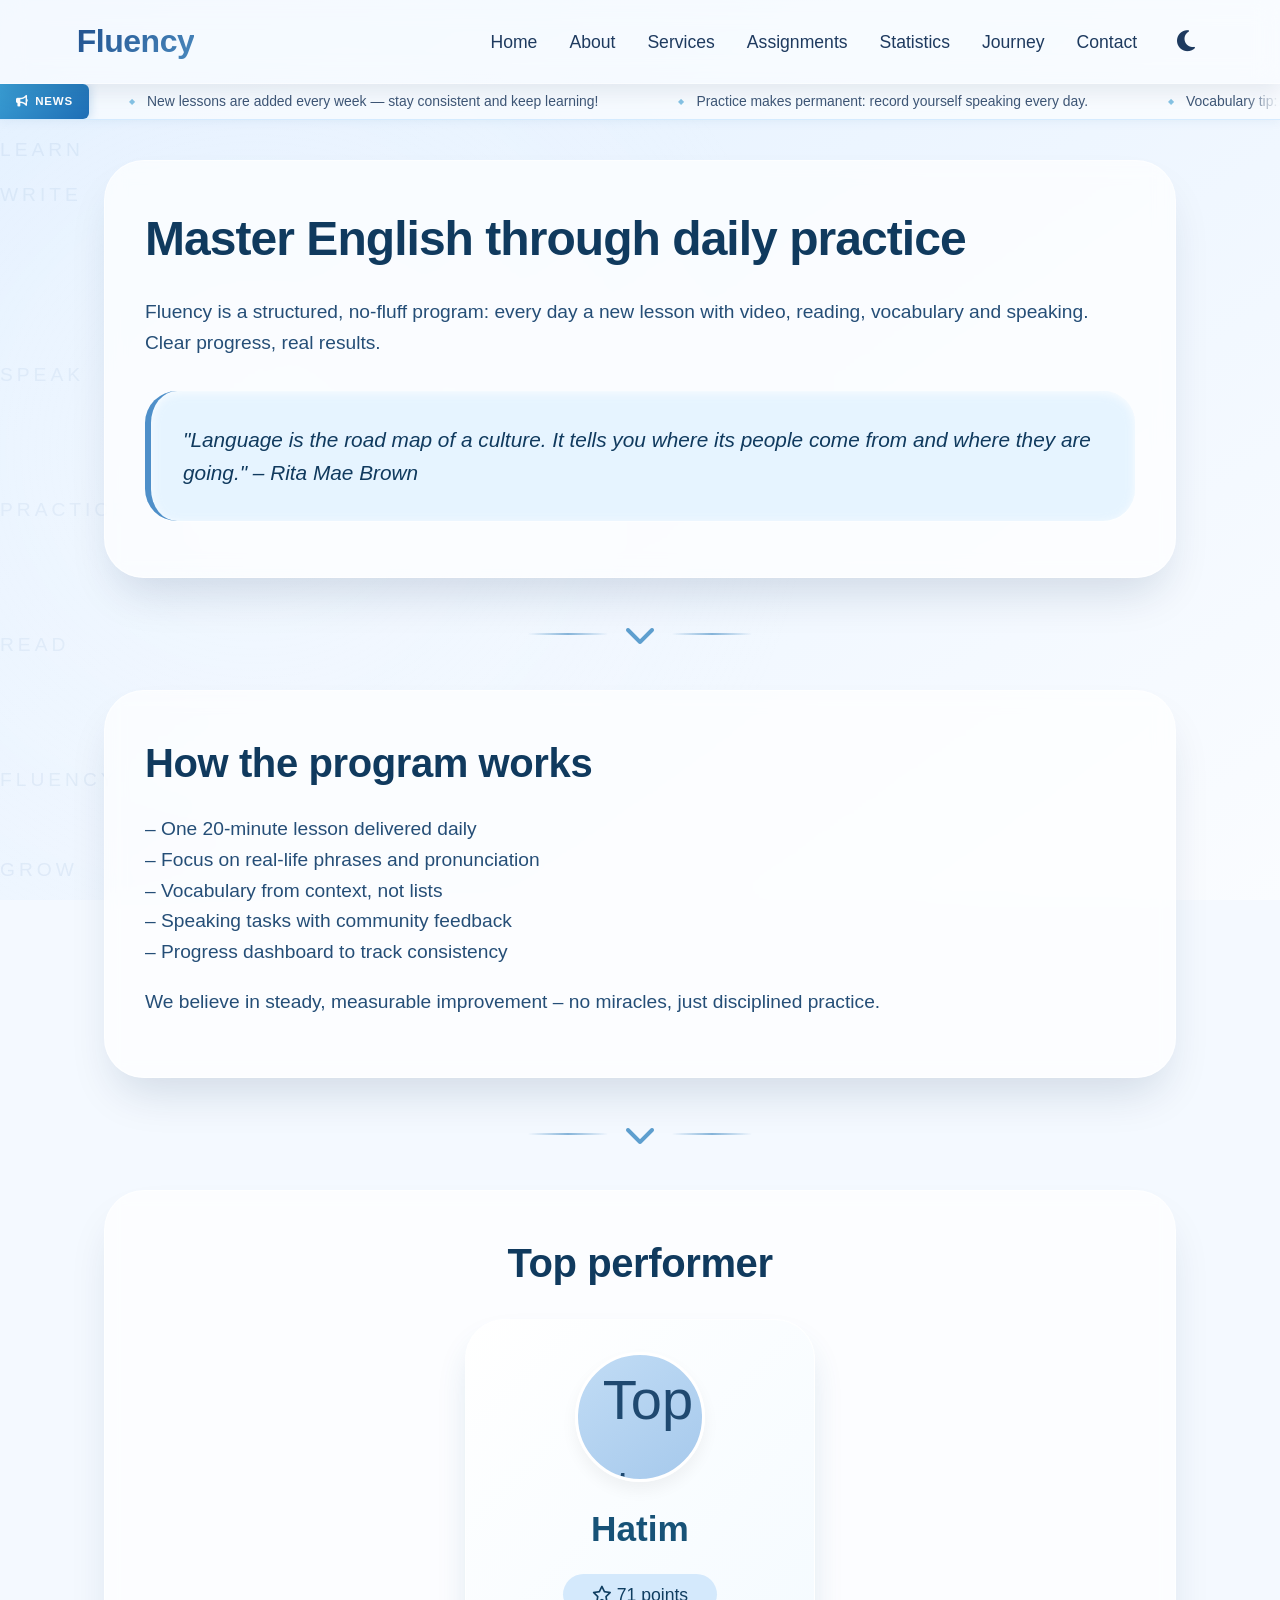
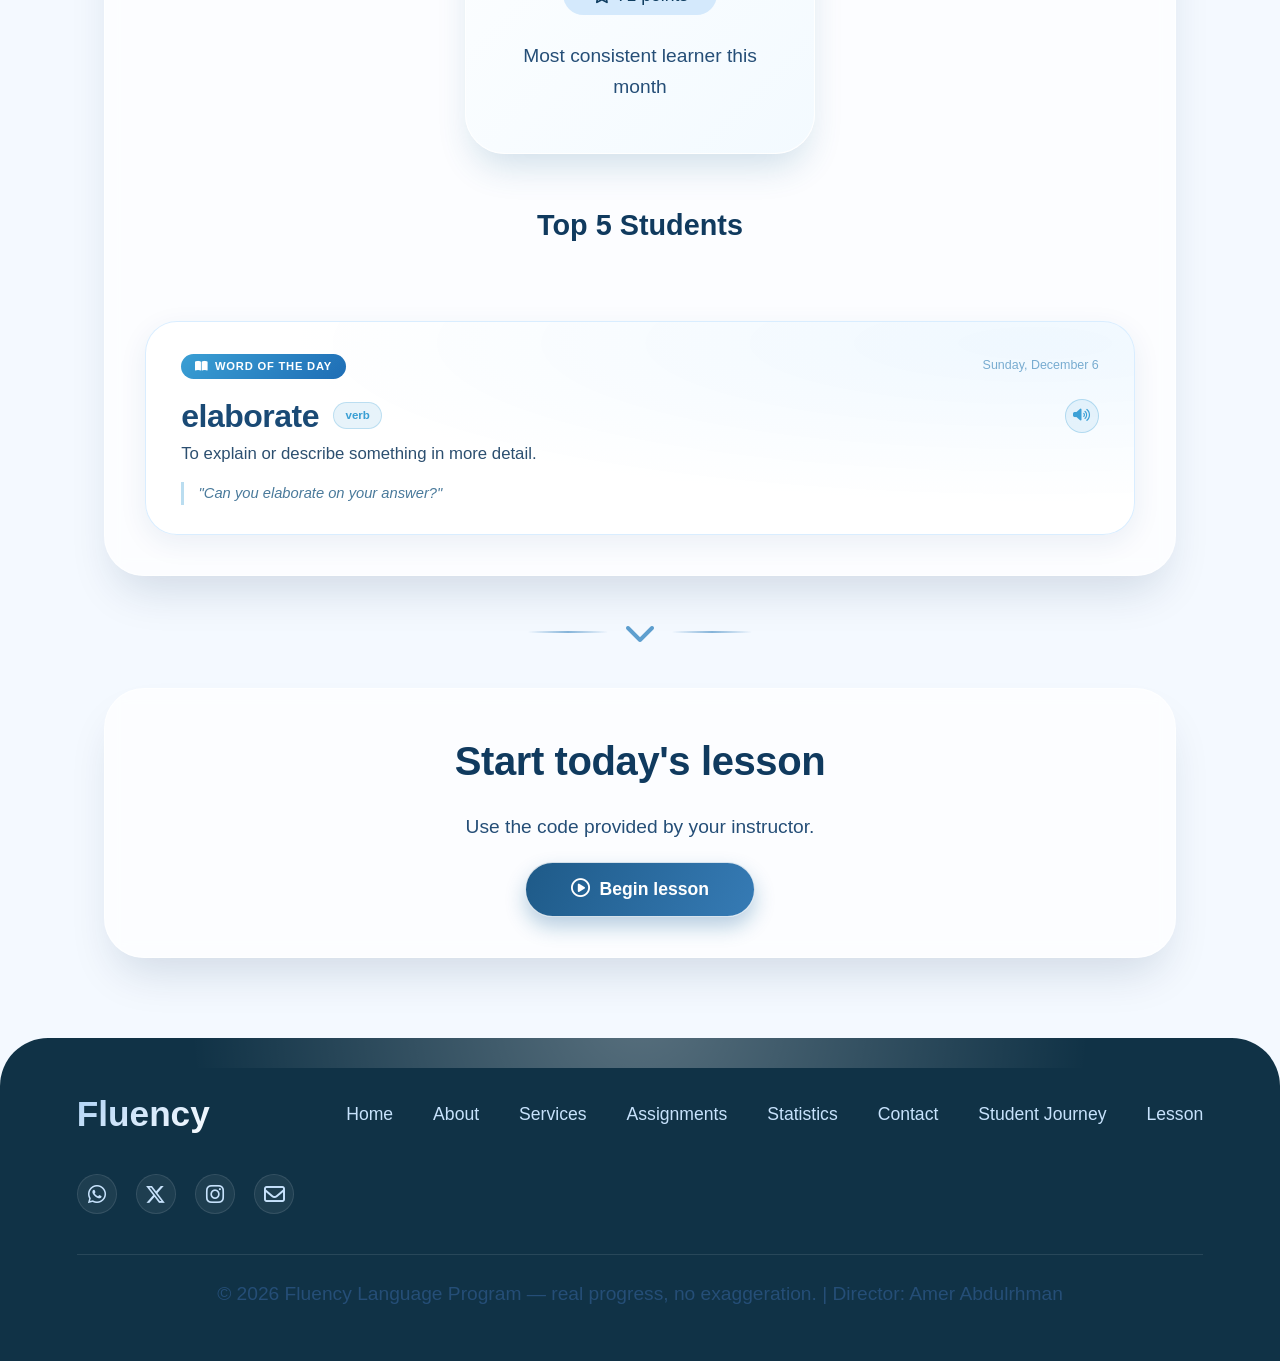
==== commit 103ab331: "Rename the lessons CMS to Assignments and make the class announcement self-dating The site already h" ====
--- a/index.html
+++ b/index.html
@@ -3680,7 +3680,7 @@
       <a onclick="openPage('home')">Home</a>
       <a onclick="openPage('about')">About</a>
       <a onclick="openPage('services')">Services</a>
-      <a href="#lessons" onclick="openPage('lessonsHub'); return false;">Lessons</a>
+      <a href="#assignments" onclick="openPage('lessonsHub'); return false;">Assignments</a>
       <a onclick="openPage('statistics')">Statistics</a>
       <a onclick="openPage('journey')">Journey</a>
       <a onclick="openPage('contact')">Contact</a>
@@ -3695,7 +3695,7 @@
     <span class="ticker-label"><i class="fa-solid fa-bullhorn"></i> News</span>
     <div class="ticker-track">
       <div class="ticker-content">
-        <span class="ticker-item">Our first lesson is tomorrow at 9:00 PM with Teacher Zubair — am / is / are. Don't miss it!</span>
+        <span class="ticker-item" id="flEvTickerItem"></span>
         <span class="ticker-item">New lessons are added every week — stay consistent and keep learning!</span>
         <span class="ticker-item">Practice makes permanent: record yourself speaking every day.</span>
         <span class="ticker-item">Vocabulary tip: use each new word in a sentence to remember it faster.</span>
@@ -4188,8 +4188,8 @@
     <!-- LESSONS DASHBOARD -->
     <div id="lessonsHub" class="hidden">
       <div class="section fl-lessons-head">
-        <h1>Lessons</h1>
-        <p class="fl-lessons-lede">Build your English step by step. Work through each lesson at your
+        <h1>Assignments</h1>
+        <p class="fl-lessons-lede">Build your English step by step. Work through each assignment at your
           own pace — your progress is saved automatically on this device.</p>
         <p id="flLessonsCount" class="fl-lessons-count" hidden>
           <i class="fa-regular fa-book-open" aria-hidden="true"></i>
@@ -4204,9 +4204,9 @@
     <!-- LESSON READER -->
     <div id="lessonReader" class="hidden">
       <nav class="fl-breadcrumb" aria-label="Breadcrumb">
-        <a href="#lessons" onclick="openPage('lessonsHub'); return false;">Lessons</a>
+        <a href="#assignments" onclick="openPage('lessonsHub'); return false;">Assignments</a>
         <span class="fl-crumb-sep" aria-hidden="true">/</span>
-        <span id="flCrumbCurrent" aria-current="page">Lesson</span>
+        <span id="flCrumbCurrent" aria-current="page">Assignment</span>
       </nav>
       <div id="flLessonReaderBody" aria-live="polite" aria-busy="false"></div>
     </div>
@@ -4529,7 +4529,7 @@
         <a href="#" onclick="openPage('home'); return false;">Home</a>
         <a href="#" onclick="openPage('about'); return false;">About</a>
         <a href="#" onclick="openPage('services'); return false;">Services</a>
-        <a href="#lessons" onclick="openPage('lessonsHub'); return false;">Lessons</a>
+        <a href="#assignments" onclick="openPage('lessonsHub'); return false;">Assignments</a>
         <a href="#" onclick="openPage('statistics'); return false;">Statistics</a>
         <a href="#" onclick="openPage('contact'); return false;">Contact</a>
         <a href="#" onclick="openPage('journey'); return false;">Student Journey</a>
@@ -6554,9 +6554,11 @@
   </script>
 
 
-  <!-- ===== ANNOUNCEMENT POPUP — First Lesson ===== -->
-  <!-- Reuses the existing .fl-popup-* announcement components so it matches
-       the site exactly. Edit the text below to announce a different lesson. -->
+  <!-- ===== ANNOUNCEMENT POPUP — Next Assignment =====
+       All the wording below is generated from FL_ASSIGNMENT_EVENT further down.
+       To announce a different class you only change that one config block —
+       "tonight / tomorrow / in 3 days" and the countdown are worked out from
+       the date, so the announcement can never go stale. -->
   <div class="fl-popup-overlay" id="flLessonPopup" role="dialog" aria-modal="true"
        aria-labelledby="flLessonPopupTitle" hidden>
     <div class="fl-popup-modal">
@@ -6565,39 +6567,38 @@
       </button>
       <div class="fl-popup-grid">
         <div class="fl-popup-content">
-          <span class="fl-eyebrow"><i class="fa-solid fa-bullhorn"></i> Our First Lesson</span>
+          <span class="fl-eyebrow"><i class="fa-solid fa-bullhorn"></i> <span id="flEvEyebrow">Next Assignment</span></span>
 
           <h2 class="fl-popup-headline" id="flLessonPopupTitle">
             <span class="fl-crown"><i class="fa-solid fa-graduation-cap"></i></span>
-            Class starts <span class="fl-gradient-text">tomorrow at 9:00 PM</span>
+            <span id="flEvHeadLead">Class starts</span>
+            <span class="fl-gradient-text" id="flEvWhen">soon</span>
           </h2>
 
           <div class="fl-popup-body">
-            <p>Our very first lesson goes live <strong>tomorrow evening</strong>. We begin with
-              <strong>am / is / are</strong> — the foundation of every English sentence you will
-              ever build.</p>
-            <p>Taught by <strong>Teacher Zubair</strong>. Come on time, bring a notebook, and
-              be ready to speak.</p>
+            <p id="flEvIntro"></p>
+            <p>Taught by <strong id="flEvTeacher">Teacher</strong>. Come on time, bring a notebook,
+              and be ready to speak.</p>
           </div>
 
           <div class="fl-highlight-row">
-            <span class="fl-chip"><i class="fa-regular fa-calendar"></i> Tomorrow</span>
-            <span class="fl-chip alt"><i class="fa-regular fa-clock"></i> 9:00 PM</span>
-            <span class="fl-chip alt"><i class="fa-solid fa-chalkboard-user"></i> Teacher Zubair</span>
-            <span class="fl-chip alt"><i class="fa-solid fa-signal"></i> Level A1</span>
+            <span class="fl-chip"><i class="fa-regular fa-calendar"></i> <span id="flEvDate">—</span></span>
+            <span class="fl-chip alt"><i class="fa-regular fa-clock"></i> <span id="flEvTime">—</span></span>
+            <span class="fl-chip alt"><i class="fa-solid fa-chalkboard-user"></i> <span id="flEvTeacher2">—</span></span>
+            <span class="fl-chip alt"><i class="fa-solid fa-signal"></i> <span id="flEvLevel">—</span></span>
           </div>
 
+          <!-- Live countdown, refreshed while the popup is open -->
+          <p class="fl-footnote" id="flEvCountdown" style="font-weight:700;"></p>
+
           <div class="fl-cta-row">
-            <a href="#lessons" class="fl-btn fl-btn-primary" id="flLessonPopupCta">
-              <i class="fa-solid fa-book-open"></i> View the Lesson <i class="fa-solid fa-arrow-right"></i>
+            <a href="#assignments" class="fl-btn fl-btn-primary" id="flLessonPopupCta">
+              <i class="fa-solid fa-book-open"></i> View the Assignment <i class="fa-solid fa-arrow-right"></i>
             </a>
             <button type="button" class="fl-btn fl-btn-secondary" id="flLessonPopupLater">Maybe Later</button>
           </div>
 
-          <p class="fl-footnote">
-            <i class="fa-solid fa-circle-info"></i>
-            Lesson 01 · am / is / are · about 25 minutes.
-          </p>
+          <p class="fl-footnote" id="flEvFootnote"></p>
         </div>
       </div>
     </div>
@@ -6605,26 +6606,161 @@
 
   <script>
     (function () {
+      // ─────────────────────────────────────────────────────────────
+      //  EDIT ONLY THIS BLOCK TO ANNOUNCE A CLASS
+      //  startsAt is an exact moment. +03:00 is Saudi time, so the
+      //  countdown is correct no matter where the student is.
+      // ─────────────────────────────────────────────────────────────
+      const FL_ASSIGNMENT_EVENT = {
+        startsAt: '2026-08-30T21:00:00+03:00',
+        title: 'am / is / are',
+        teacher: 'Zubair',
+        number: '01',
+        level: 'A1',
+        durationMinutes: 25,
+        isFirst: true,          // shows "Our First Assignment" as the label
+        hideWhenFinished: true  // stop announcing once the class has ended
+      };
+
+      const TZ = 'Asia/Riyadh';   // class times are always shown in Saudi time
+
       const overlay = document.getElementById('flLessonPopup');
       if (!overlay) return;
 
-      const STORAGE_KEY = 'flFirstLessonAnnouncementSeen';
+      const STORAGE_KEY = 'flAssignmentAnnouncement:' + FL_ASSIGNMENT_EVENT.startsAt;
       const OPEN_DELAY_MS = 700;
 
       const closeBtn = document.getElementById('flLessonPopupClose');
       const laterBtn = document.getElementById('flLessonPopupLater');
       const ctaBtn   = document.getElementById('flLessonPopupCta');
 
+      const startsAt = new Date(FL_ASSIGNMENT_EVENT.startsAt);
+      const endsAt   = new Date(startsAt.getTime() +
+                        (FL_ASSIGNMENT_EVENT.durationMinutes || 0) * 60000);
+      const validDate = !isNaN(startsAt.getTime());
+
+      function setText(id, text) {
+        const node = document.getElementById(id);
+        if (node) node.textContent = text;
+      }
+
+      /** Calendar date in Riyadh, so "tomorrow" means tomorrow for the class. */
+      function riyadhDay(d) {
+        return d.toLocaleDateString('en-CA', { timeZone: TZ });   // YYYY-MM-DD
+      }
+
+      function dayGap(from, to) {
+        return Math.round((Date.parse(riyadhDay(to)) - Date.parse(riyadhDay(from))) / 86400000);
+      }
+
+      function clockTime(d) {
+        return d.toLocaleTimeString('en-US',
+          { timeZone: TZ, hour: 'numeric', minute: '2-digit' });
+      }
+
+      /** "tonight at 9:00 PM", "tomorrow at 9:00 PM", "on Wednesday at 9:00 PM"… */
+      function describeWhen(now) {
+        const gap = dayGap(now, startsAt);
+        const at = ' at ' + clockTime(startsAt);
+        const hour = Number(startsAt.toLocaleString('en-US',
+          { timeZone: TZ, hour: 'numeric', hour12: false }));
+
+        if (gap < 0) return 'earlier' + at;
+        if (gap === 0) return (hour >= 17 ? 'tonight' : 'today') + at;
+        if (gap === 1) return 'tomorrow' + at;
+        if (gap < 7) {
+          return 'on ' + startsAt.toLocaleDateString('en-US', { timeZone: TZ, weekday: 'long' }) + at;
+        }
+        return 'on ' + startsAt.toLocaleDateString('en-US',
+          { timeZone: TZ, month: 'long', day: 'numeric' }) + at;
+      }
+
+      /** "in 3 days", "in 2 hours", "in 20 minutes", "starting now". */
+      function describeCountdown(now) {
+        const ms = startsAt - now;
+        if (now >= startsAt && now <= endsAt) return 'The class is live now.';
+        if (ms <= 0) return 'This class has finished.';
+
+        const mins = Math.floor(ms / 60000);
+        if (mins < 1) return 'Starting in less than a minute.';
+        if (mins < 60) return 'Starts in ' + mins + (mins === 1 ? ' minute.' : ' minutes.');
+
+        const hours = Math.floor(mins / 60);
+        if (hours < 24) {
+          const rem = mins % 60;
+          return 'Starts in ' + hours + (hours === 1 ? ' hour' : ' hours') +
+                 (rem ? ' ' + rem + (rem === 1 ? ' minute' : ' minutes') : '') + '.';
+        }
+        const days = dayGap(now, startsAt);
+        return 'Starts in ' + days + (days === 1 ? ' day.' : ' days.');
+      }
+
+      function dateChip() {
+        const gap = dayGap(new Date(), startsAt);
+        if (gap === 0) return 'Today';
+        if (gap === 1) return 'Tomorrow';
+        return startsAt.toLocaleDateString('en-US',
+          { timeZone: TZ, weekday: 'short', month: 'short', day: 'numeric' });
+      }
+
+      function isFinished() {
+        return validDate && new Date() > endsAt;
+      }
+
+      /** Fills every dynamic field. Called on open and once a minute after. */
+      function render() {
+        if (!validDate) return;
+        const now = new Date();
+        const ev = FL_ASSIGNMENT_EVENT;
+
+        setText('flEvEyebrow', ev.isFirst ? 'Our First Assignment' : 'Next Assignment');
+        setText('flEvHeadLead', isFinished() ? 'Class was' : 'Class starts');
+        setText('flEvWhen', describeWhen(now));
+        setText('flEvCountdown', describeCountdown(now));
+
+        const intro = document.getElementById('flEvIntro');
+        if (intro) {
+          intro.textContent = '';
+          const lead = ev.isFirst
+            ? 'Our very first assignment goes live '
+            : 'The next assignment goes live ';
+          intro.appendChild(document.createTextNode(lead));
+          const strong = document.createElement('strong');
+          strong.textContent = describeWhen(now);
+          intro.appendChild(strong);
+          intro.appendChild(document.createTextNode('. We begin with '));
+          const t = document.createElement('strong');
+          t.textContent = ev.title;
+          intro.appendChild(t);
+          intro.appendChild(document.createTextNode(
+            ' — the foundation of every English sentence you will ever build.'));
+        }
+
+        setText('flEvTeacher', 'Teacher ' + ev.teacher);
+        setText('flEvTeacher2', 'Teacher ' + ev.teacher);
+        setText('flEvDate', dateChip());
+        setText('flEvTime', clockTime(startsAt));
+        setText('flEvLevel', 'Level ' + ev.level);
+        setText('flEvFootnote',
+          'Assignment ' + ev.number + ' · ' + ev.title + ' · about ' + ev.durationMinutes + ' minutes.');
+      }
+
+      let ticker = null;
+
       function openPopup() {
+        render();
         overlay.hidden = false;
         overlay.classList.remove('fl-closing');
         document.body.style.overflow = 'hidden';
+        if (ticker) clearInterval(ticker);
+        ticker = setInterval(render, 60000);      // keep the countdown honest
         setTimeout(() => closeBtn && closeBtn.focus(), 50);
       }
 
       function closePopup() {
         overlay.classList.add('fl-closing');
         document.body.style.overflow = '';
+        if (ticker) { clearInterval(ticker); ticker = null; }
         try { sessionStorage.setItem(STORAGE_KEY, '1'); } catch (e) {}
         setTimeout(() => { overlay.hidden = true; }, 260);
       }
@@ -6636,24 +6772,39 @@
         if (e.key === 'Escape' && !overlay.hidden) closePopup();
       });
 
-      // The call to action opens the Lessons page instead of leaving the site.
       ctaBtn && ctaBtn.addEventListener('click', (e) => {
         e.preventDefault();
         closePopup();
         if (typeof openPage === 'function') openPage('lessonsHub');
       });
 
-      let alreadySeen = false;
-      try { alreadySeen = sessionStorage.getItem(STORAGE_KEY) === '1'; } catch (e) {}
-      if (!alreadySeen) {
-        if (document.readyState === 'loading') {
-          document.addEventListener('DOMContentLoaded', () => setTimeout(openPopup, OPEN_DELAY_MS));
-        } else {
-          setTimeout(openPopup, OPEN_DELAY_MS);
-        }
-      }
-
-      // Lets you re-open it from the console for testing.
+      // Keeps the news ticker in step with the popup.
+      function updateTicker() {
+        const item = document.getElementById('flEvTickerItem');
+        if (!item || !validDate) return;
+        const ev = FL_ASSIGNMENT_EVENT;
+        if (isFinished() && ev.hideWhenFinished) { item.remove(); return; }
+        item.textContent = (ev.isFirst ? 'Our first assignment is ' : 'The next assignment is ') +
+          describeWhen(new Date()) + ' with Teacher ' + ev.teacher +
+          ' — ' + ev.title + '. Don’t miss it!';
+      }
+
+      function start() {
+        updateTicker();
+        if (!validDate) return;
+        if (isFinished() && FL_ASSIGNMENT_EVENT.hideWhenFinished) return;
+
+        let alreadySeen = false;
+        try { alreadySeen = sessionStorage.getItem(STORAGE_KEY) === '1'; } catch (e) {}
+        if (!alreadySeen) setTimeout(openPopup, OPEN_DELAY_MS);
+      }
+
+      if (document.readyState === 'loading') {
+        document.addEventListener('DOMContentLoaded', start);
+      } else {
+        start();
+      }
+
       window.flOpenLessonPopup = openPopup;
     })();
   </script>
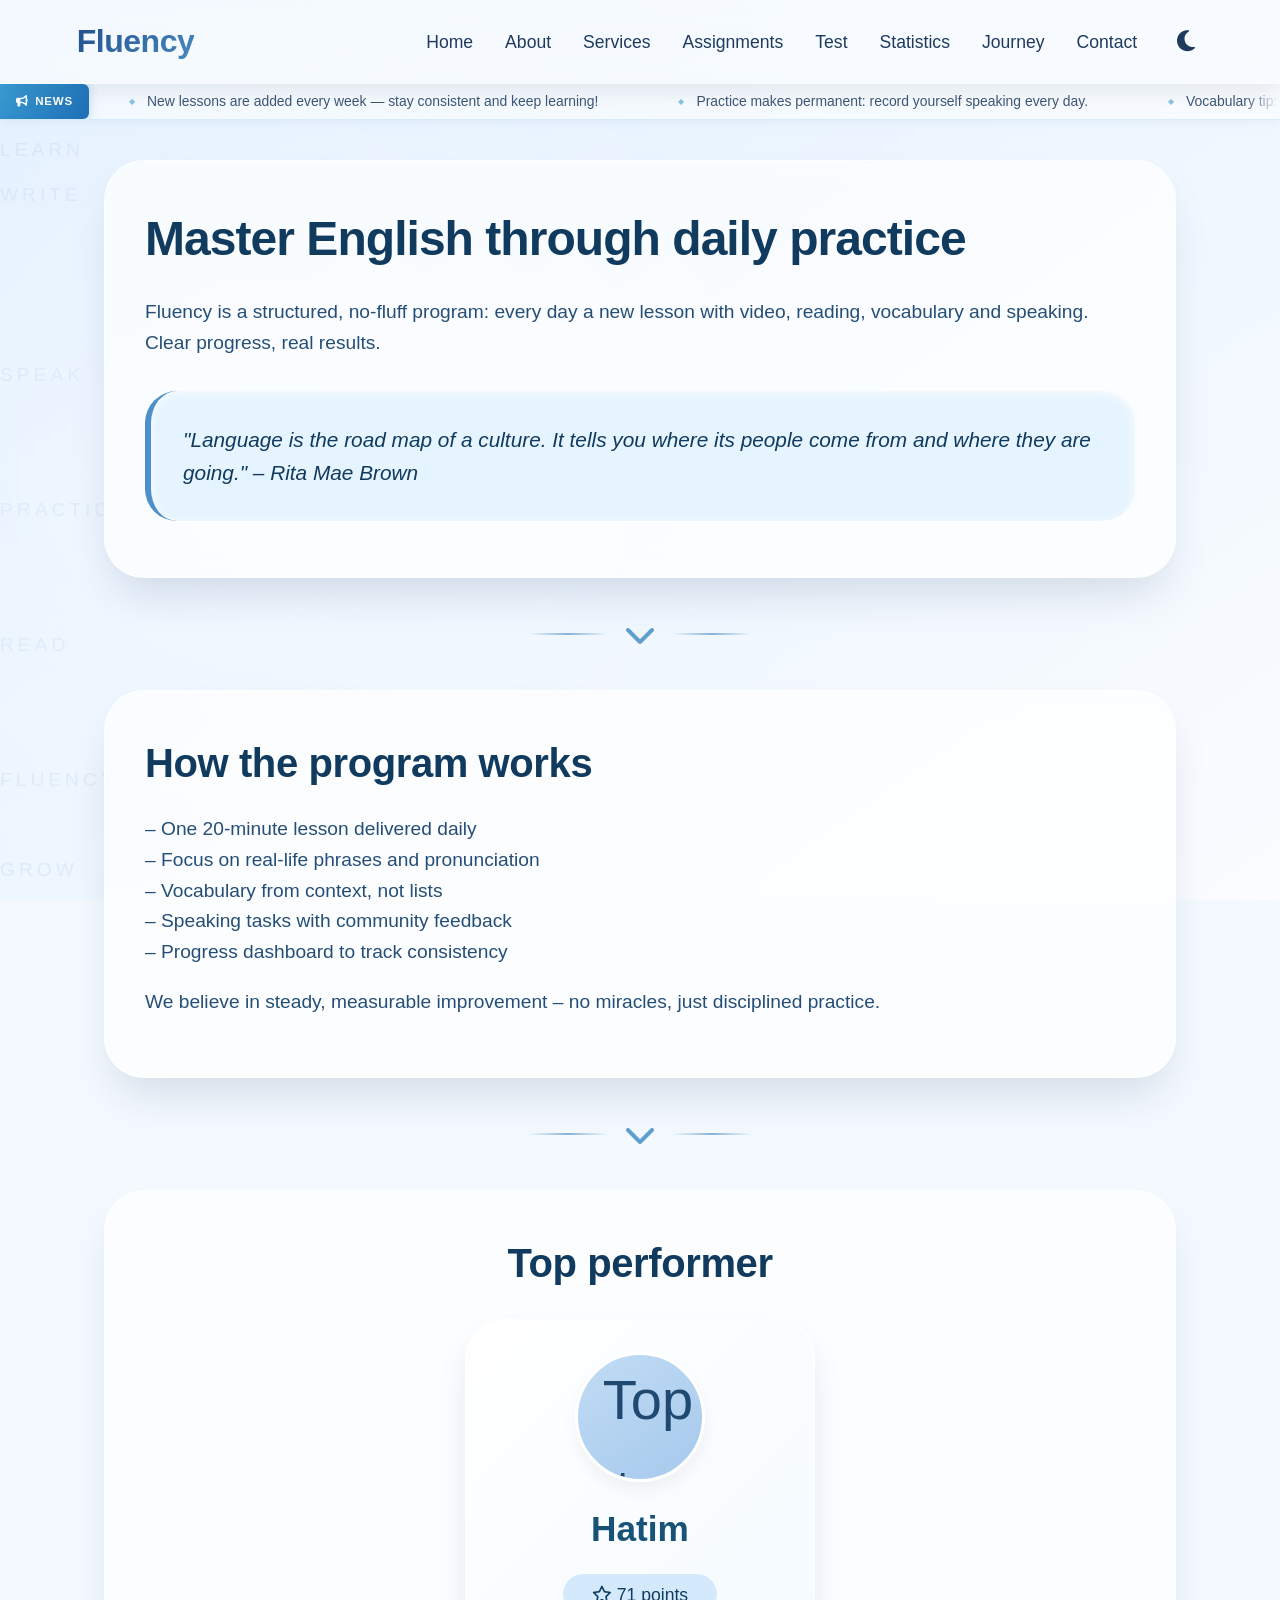
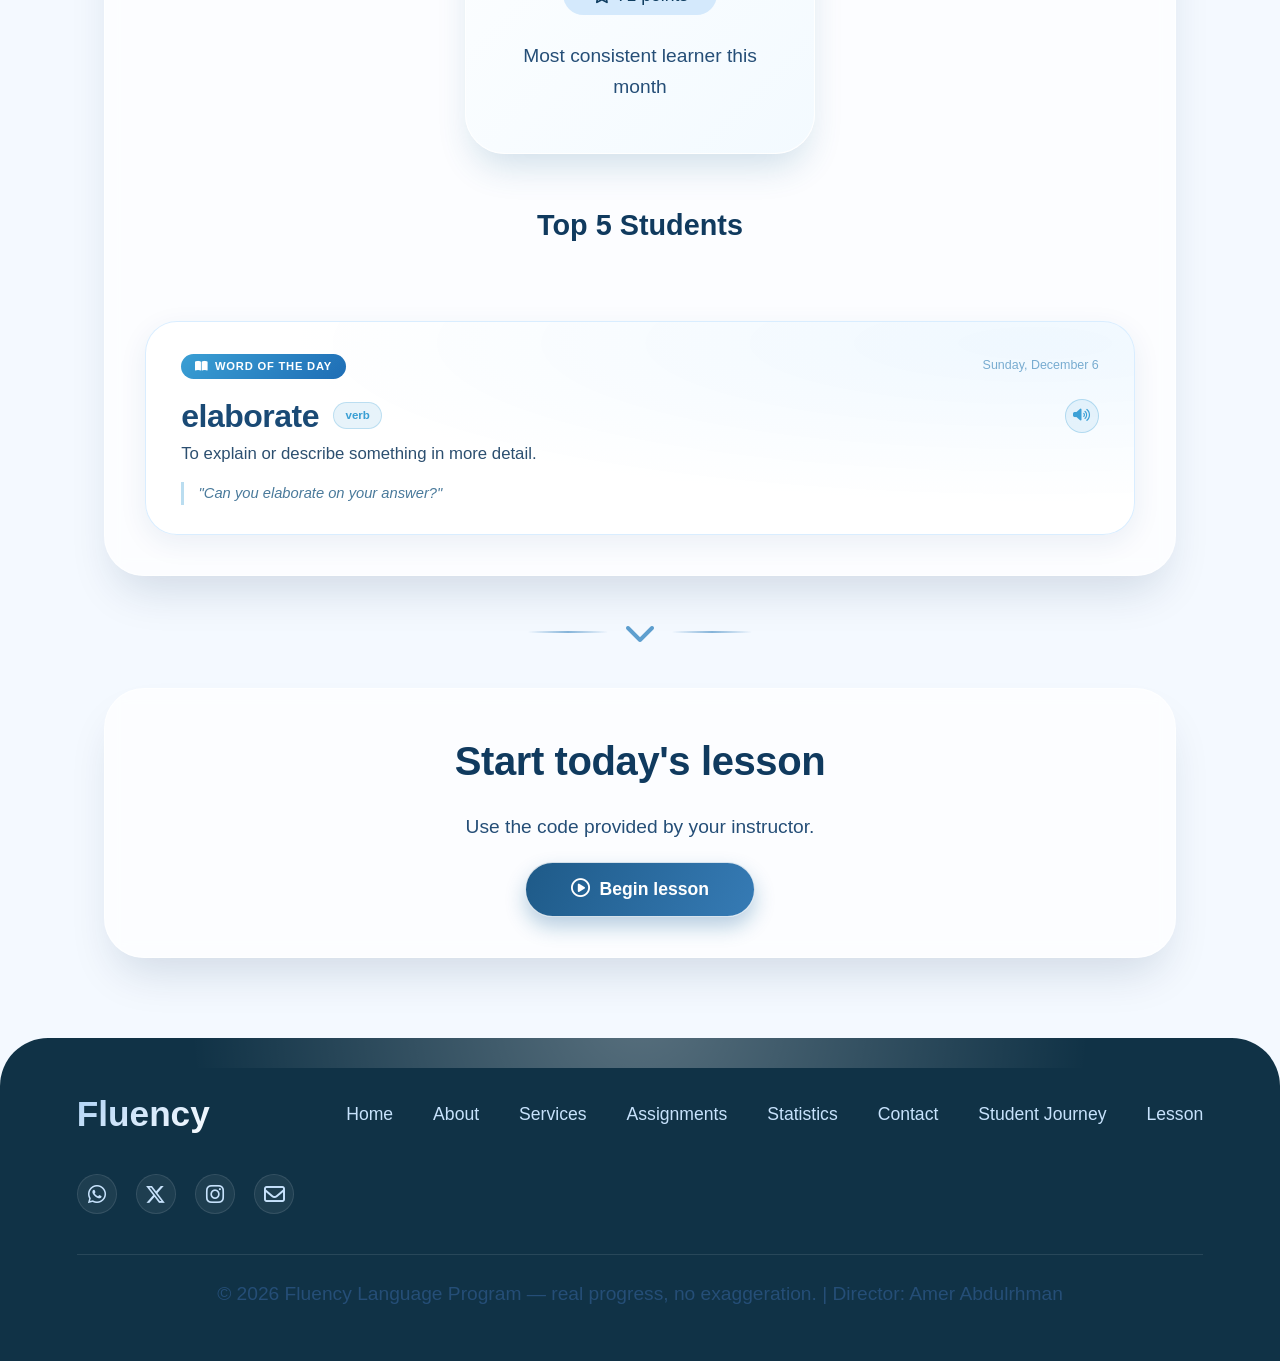
==== commit a98475d4: "Add the Test System as a separate module Adds timed, code-protected tests for students and a Test Ma" ====
--- a/index.html
+++ b/index.html
@@ -3653,6 +3653,7 @@
     }
   </style>
   <link rel="stylesheet" href="lessons-view.css">
+  <link rel="stylesheet" href="test-view.css">
 </head>
 
 <body>
@@ -3681,6 +3682,7 @@
       <a onclick="openPage('about')">About</a>
       <a onclick="openPage('services')">Services</a>
       <a href="#assignments" onclick="openPage('lessonsHub'); return false;">Assignments</a>
+      <a href="#test" onclick="openPage('testsHub'); return false;">Test</a>
       <a onclick="openPage('statistics')">Statistics</a>
       <a onclick="openPage('journey')">Journey</a>
       <a onclick="openPage('contact')">Contact</a>
@@ -4211,6 +4213,28 @@
       <div id="flLessonReaderBody" aria-live="polite" aria-busy="false"></div>
     </div>
 
+    <!-- ══════════════════════════════════════════════════════════════════
+         TEST SYSTEM — STUDENT PAGE
+         Rendered entirely from the Test API by test-student.js. No test,
+         question or schedule data is hardcoded here, and the correct
+         answers never reach this page at all.
+         ══════════════════════════════════════════════════════════════════ -->
+
+    <div id="testsHub" class="hidden">
+      <div class="section ft-head">
+        <h1>Tests</h1>
+        <p class="ft-lede">Check what you have learned. Each test opens at a set time and is
+          timed, so make sure you are ready before you begin.</p>
+        <p id="ftTestsCount" class="ft-count" hidden>
+          <i class="fa-regular fa-clipboard" aria-hidden="true"></i>
+          <span id="ftTestsCountText"></span>
+        </p>
+      </div>
+
+      <!-- Live region so screen readers hear list changes, loading and errors -->
+      <div id="ftRoot" aria-live="polite" aria-busy="false"></div>
+    </div>
+
     <!-- STUDENT JOURNEY PAGE -->
     <div id="journey" class="hidden">
 
@@ -4556,16 +4580,22 @@
     // ============================================
     // STUDENTS_API_URL - For Statistics page (DO NOT CHANGE)
     const STUDENTS_API_URL = 'https://script.google.com/macros/s/AKfycbwXavfCoGfyCA0moBn4OwmbjGGBk-gHFlYtr9gTSZRdznXD8fHjRqz82MwSFkyYRDIWdw/exec';
-    // LESSON_API_URL - For Lesson data & Top Performer (Your new Apps Script)
-    const LESSON_API_URL = 'https://script.google.com/macros/s/AKfycbz3QuPL0mzs2MYdPMSoS05Rq98ZtPWItbEzyQOnH2N1iwZPpLX65k9GljFg9d5_2yftUg/exec';
+    // LESSON_API_URL - For Lesson data & Top Performer.
+    // Same deployment as the admin panel (admin.html) and as
+    // FLUENCY_LESSONS_API_URL below — see the note there.
+    const LESSON_API_URL = 'https://script.google.com/macros/s/AKfycbyl9xeYaaSHS1OUfvlkgWTJ8MJ53gXp5fnP52yaejtFhlNaoFJPztCYKIbRutrT94gaVw/exec';
 
     // FLUENCY_LESSONS_API_URL - For the Lessons CMS only.
     // This must be the SAME deployment the admin panel (admin.html) uses,
-    // otherwise published lessons will not appear here. The endpoint above is
-    // an older deployment kept for the existing lesson/top-performer features.
-    const FLUENCY_LESSONS_API_URL = 'https://script.google.com/macros/s/AKfycbysZSCdnoTMfRjdgJURef4e-aI1p5CEC3cFv84ogy2HFTKWybHKAVhAOINs232PEfV0jQ/exec';
+    // otherwise published lessons will not appear here.
+    //
+    // A redeploy of Code.gs mints a NEW /macros/s/<id>/exec URL. When that
+    // happens, update this, LESSON_API_URL above, and LESSON_API_URL in
+    // admin.html together — they must always be the same deployment.
+    // STUDENTS_API_URL is a different script and is deliberately left alone.
+    const FLUENCY_LESSONS_API_URL = 'https://script.google.com/macros/s/AKfycbyl9xeYaaSHS1OUfvlkgWTJ8MJ53gXp5fnP52yaejtFhlNaoFJPztCYKIbRutrT94gaVw/exec';
     // QUESTIONS_API_URL - For Questions submission (Your new Apps Script)
-    const QUESTIONS_API_URL = 'https://script.google.com/macros/s/AKfycby2UDYo82Wzu3BOB85pqk2_Q48MVyv8wgBIjYGxpI9SbKs5Jd0wgnFo5WQ8hnLhw7SH/exec';
+    const QUESTIONS_API_URL = 'https://script.google.com/macros/s/AKfycbyl9xeYaaSHS1OUfvlkgWTJ8MJ53gXp5fnP52yaejtFhlNaoFJPztCYKIbRutrT94gaVw/exec';
     // Global variables
     let studentsData = [];
     let chartsInitialized = false;
@@ -5402,7 +5432,7 @@
     function reload() { location.reload(); }
 
     function openPage(page) {
-      const pages = ['home', 'lessonPage', 'about', 'services', 'statistics', 'contact', 'journey', 'lessonsHub', 'lessonReader'];
+      const pages = ['home', 'lessonPage', 'about', 'services', 'statistics', 'contact', 'journey', 'lessonsHub', 'lessonReader', 'testsHub'];
       pages.forEach(p => {
         const element = document.getElementById(p);
         if (element) element.classList.add('hidden');
@@ -5427,6 +5457,11 @@
       // keeps openPage working normally if it has not parsed yet.
       if (window.fluencyLessons) {
         window.fluencyLessons.onPageChange(page);
+      }
+
+      // Test system hook, guarded the same way.
+      if (window.fluencyTests) {
+        window.fluencyTests.onPageChange(page);
       }
     }
 
@@ -5935,7 +5970,7 @@
     // ============================================
 
     // IMPORTANT: Replace this with your actual Apps Script URL after deploying
-    const IMAGE_UPLOAD_API_URL = 'https://script.google.com/macros/s/AKfycby2UDYo82Wzu3BOB85pqk2_Q48MVyv8wgBIjYGxpI9SbKs5Jd0wgnFo5WQ8hnLhw7SH/exec';
+    const IMAGE_UPLOAD_API_URL = 'https://script.google.com/macros/s/AKfycbyl9xeYaaSHS1OUfvlkgWTJ8MJ53gXp5fnP52yaejtFhlNaoFJPztCYKIbRutrT94gaVw/exec';
 
     // Track upload state
     let lessonImageUploaded = false;
@@ -5966,8 +6001,48 @@
       });
     });
 
+    // ---- Shrink a phone photo before upload ----
+    // A raw camera photo is 3–8MB, and base64 adds another third on top of that.
+    // Sending that over one POST is what made finishing a lesson feel slow. A
+    // notebook page stays perfectly readable at 1600px, so we downscale and
+    // re-encode as JPEG first — typically 4MB -> ~400KB.
+    const UPLOAD_MAX_EDGE = 1600;
+    const UPLOAD_JPEG_QUALITY = 0.82;
+
+    function compressImageFile(file) {
+      return new Promise((resolve, reject) => {
+        const reader = new FileReader();
+        reader.onerror = () => reject(new Error('Could not read the file.'));
+        reader.onload = (e) => {
+          const img = new Image();
+          img.onerror = () => reject(new Error('Could not read the image.'));
+          img.onload = () => {
+            const scale = Math.min(1, UPLOAD_MAX_EDGE / Math.max(img.width, img.height));
+            // Already small enough and not a big PNG — keep the original bytes.
+            if (scale === 1 && file.size <= 900 * 1024 && file.type !== 'image/png') {
+              resolve({ dataUrl: e.target.result, bytes: file.size });
+              return;
+            }
+            const canvas = document.createElement('canvas');
+            canvas.width = Math.round(img.width * scale);
+            canvas.height = Math.round(img.height * scale);
+            const ctx = canvas.getContext('2d');
+            ctx.imageSmoothingQuality = 'high';
+            // White ground so a transparent PNG does not turn black as JPEG.
+            ctx.fillStyle = '#fff';
+            ctx.fillRect(0, 0, canvas.width, canvas.height);
+            ctx.drawImage(img, 0, 0, canvas.width, canvas.height);
+            const dataUrl = canvas.toDataURL('image/jpeg', UPLOAD_JPEG_QUALITY);
+            resolve({ dataUrl: dataUrl, bytes: Math.round(dataUrl.length * 0.75) });
+          };
+          img.src = e.target.result;
+        };
+        reader.readAsDataURL(file);
+      });
+    }
+
     // ---- Handle file selection ----
-    function handleImageSelect(event) {
+    async function handleImageSelect(event) {
       const file = event.target.files[0];
       if (!file) return;
 
@@ -5978,24 +6053,32 @@
         return;
       }
 
-      // Validate size (5MB max)
-      if (file.size > 5 * 1024 * 1024) {
-        showUploadStatus('File is too large. Maximum size is 5MB.', 'error');
+      // Generous ceiling: anything under this is compressed down below, so a
+      // normal phone photo is never rejected for being a normal phone photo.
+      if (file.size > 25 * 1024 * 1024) {
+        showUploadStatus('File is too large. Maximum size is 25MB.', 'error');
         return;
       }
 
-      // Show preview
-      const reader = new FileReader();
-      reader.onload = (e) => {
-        lessonImageBase64 = e.target.result; // full data URL
-        document.getElementById('previewImg').src = lessonImageBase64;
-        document.getElementById('uploadFileName').textContent = file.name;
-        document.getElementById('uploadPreview').classList.remove('hidden');
-        document.getElementById('uploadDropZone').style.display = 'none';
-        lessonImageUploaded = false; // reset – actual upload happens on Finish
-        showUploadStatus('Image selected! It will be uploaded when you click Finish.', 'info');
-      };
-      reader.readAsDataURL(file);
+      showUploadStatus('Preparing your photo…', 'info');
+
+      let result;
+      try {
+        result = await compressImageFile(file);
+      } catch (err) {
+        console.error('Image compression failed:', err);
+        showUploadStatus('That image could not be read. Please try another photo.', 'error');
+        return;
+      }
+
+      lessonImageBase64 = result.dataUrl; // full data URL
+      document.getElementById('previewImg').src = lessonImageBase64;
+      document.getElementById('uploadFileName').textContent = file.name;
+      document.getElementById('uploadPreview').classList.remove('hidden');
+      document.getElementById('uploadDropZone').style.display = 'none';
+      lessonImageUploaded = false; // reset – actual upload happens on Finish
+      showUploadStatus('Image ready (' + Math.max(1, Math.round(result.bytes / 1024)) +
+        ' KB). It will be uploaded when you click Finish.', 'info');
     }
 
     // ---- Remove selected image ----
@@ -6026,6 +6109,8 @@
     // ---- Upload image to Google Apps Script ----
     async function uploadImageToSheet() {
       if (!lessonImageBase64) return false;
+      // Already accepted by the server — never send the same photo twice.
+      if (lessonImageUploaded) return true;
 
       document.getElementById('uploadLoadingState').style.display = 'block';
       hideUploadStatus();
@@ -6082,11 +6167,18 @@
     }
 
     // ---- Override nextTask to validate image on last task ----
+    let lessonSubmitInFlight = false;
+
     (function () {
       const _origNextTask = window.nextTask;
       window.nextTask = async function () {
         // Only enforce upload on the LAST task
         if (currentTask === totalTasks) {
+
+          // Finishing takes a few seconds. Without this the student can click
+          // Finish again while the first request is still open, and the server
+          // records the lesson twice.
+          if (lessonSubmitInFlight) return;
 
           // Check if an image was selected
           if (!lessonImageBase64) {
@@ -6105,9 +6197,40 @@
             return; // BLOCK completion
           }
 
+          // Lock the button for the whole submit so a second click cannot start
+          // a parallel upload.
+          lessonSubmitInFlight = true;
+          const finishBtn = document.getElementById('nextBtn');
+          const finishLabel = finishBtn ? finishBtn.innerText : '';
+          if (finishBtn) {
+            finishBtn.disabled = true;
+            finishBtn.style.opacity = '.6';
+            finishBtn.style.pointerEvents = 'none';
+            finishBtn.innerText = 'Sending…';
+          }
+          const releaseFinish = () => {
+            lessonSubmitInFlight = false;
+            if (finishBtn) {
+              finishBtn.disabled = false;
+              finishBtn.style.opacity = '';
+              finishBtn.style.pointerEvents = '';
+              finishBtn.innerText = finishLabel || 'Finish';
+            }
+          };
+
           // Upload image and submit question together, then upload audio, then show popup
-          const success = await uploadImageToSheet();
-          if (success) {
+          let success = false;
+          try {
+            success = await uploadImageToSheet();
+          } catch (err) {
+            console.error('Submit failed:', err);
+          }
+          if (!success) {
+            // Let them try again — the error message is already on screen.
+            releaseFinish();
+            return;
+          }
+          {
             await submitQuestion();
 
             // ── Dedicated audio upload (separate request) ──
@@ -6152,8 +6275,9 @@
             }
 
             document.getElementById('completionPopup').classList.remove('hidden');
+            // Stays locked on success: the lesson is submitted, so Finish must
+            // not fire a second time.
           }
-          // If upload fails, the error message is already shown – user can retry
 
         } else {
           _origNextTask();
@@ -7064,5 +7188,10 @@
        Loaded last so LESSON_API_URL from the scripts above is in scope. -->
   <script src="lessons-view.js"></script>
   <script src="lessons-student.js"></script>
+
+  <!-- TEST SYSTEM: student controller. Loaded last for the same reason —
+       it reads LESSON_API_URL from the scripts above when no dedicated
+       FLUENCY_TESTS_API_URL is defined. -->
+  <script src="test-student.js"></script>
 </body>
 </html>
--- a/test-view.css
+++ b/test-view.css
@@ -0,0 +1,810 @@
+/* ============================================================
+   FLUENCY — TEST SYSTEM STYLES
+
+   Deliberately built from the same tokens as lessons-view.css
+   (radius 1.75rem, the #1e5a88 → #7fb4d9 ramp, the same card
+   surface, shadow and dark-mode treatment) so the Test page reads
+   as the Assignments page's sibling rather than a new design.
+
+   Every selector is namespaced .ft-* and cannot reach any
+   existing component, including the .fl-* lessons styles.
+   ============================================================ */
+
+/* ══════════════════════════════════════════════════════════════════════
+   PAGE HEAD + GRID  (mirrors .fl-lessons-head / .fl-lessons-grid)
+   ══════════════════════════════════════════════════════════════════════ */
+
+.ft-head { text-align: center; }
+
+.ft-head h1 { margin-bottom: 0.5rem; }
+
+.ft-lede {
+  max-width: 620px;
+  margin: 0 auto 1.5rem;
+}
+
+.ft-count {
+  display: inline-flex;
+  align-items: center;
+  gap: 0.5rem;
+  background: rgba(30, 90, 136, 0.09);
+  color: #1e5a88;
+  border-radius: 50px;
+  padding: 0.45rem 1.2rem;
+  font-size: 0.95rem;
+  font-weight: 600;
+}
+
+body.dark-mode .ft-count {
+  background: rgba(94, 159, 207, 0.18);
+  color: #9fcbe8;
+}
+
+/* The display rule above outranks the browser's own [hidden] style, so the
+   hidden state has to be restated here or the empty pill stays visible. */
+.ft-count[hidden] { display: none; }
+
+.ft-grid {
+  display: grid;
+  grid-template-columns: repeat(auto-fill, minmax(300px, 1fr));
+  gap: 1.75rem;
+  margin-top: 2rem;
+}
+
+/* ══════════════════════════════════════════════════════════════════════
+   TEST CARD  (same surface as .fl-lesson-card)
+   ══════════════════════════════════════════════════════════════════════ */
+
+.ft-card {
+  background: rgba(255, 255, 255, 0.75);
+  backdrop-filter: blur(10px);
+  -webkit-backdrop-filter: blur(10px);
+  border: 1px solid rgba(255, 255, 255, 0.7);
+  border-radius: 1.75rem;
+  padding: 1.6rem;
+  display: flex;
+  flex-direction: column;
+  gap: 0.7rem;
+  box-shadow: 0 18px 34px -14px rgba(0, 40, 80, 0.18);
+  transition: transform 0.28s ease, box-shadow 0.32s ease, border-color 0.28s ease;
+  text-align: left;
+}
+
+body.dark-mode .ft-card {
+  background: rgba(20, 35, 50, 0.9);
+  border-color: rgba(255, 255, 255, 0.1);
+}
+
+.ft-card:hover,
+.ft-card:focus-within {
+  transform: translateY(-4px);
+  box-shadow: 0 26px 44px -14px rgba(25, 85, 130, 0.28);
+  border-color: #b0d1f0;
+}
+
+.ft-card-eyebrow {
+  font-size: 0.78rem;
+  font-weight: 700;
+  letter-spacing: 0.12em;
+  text-transform: uppercase;
+  color: #3d7cb0;
+}
+
+body.dark-mode .ft-card-eyebrow { color: #7fb4d9; }
+
+.ft-card h3 {
+  font-size: 1.35rem;
+  margin: 0;
+  line-height: 1.3;
+}
+
+.ft-card-desc {
+  font-size: 1rem;
+  margin: 0;
+  color: #40566f;
+}
+
+body.dark-mode .ft-card-desc { color: #b9cbe0; }
+
+.ft-card .btn { width: 100%; margin-top: 0.4rem; }
+
+/* ── the fact list on a test card ── */
+
+.ft-facts {
+  display: grid;
+  grid-template-columns: repeat(2, minmax(0, 1fr));
+  gap: 0.75rem 1rem;
+  margin: 0.2rem 0 0;
+  padding: 0.9rem 0 0;
+  border-top: 1px solid rgba(30, 90, 136, 0.12);
+  flex-grow: 1;
+}
+
+body.dark-mode .ft-facts { border-top-color: rgba(255, 255, 255, 0.1); }
+
+.ft-fact { min-width: 0; }
+
+.ft-fact-label {
+  display: block;
+  font-size: 0.72rem;
+  font-weight: 700;
+  letter-spacing: 0.1em;
+  text-transform: uppercase;
+  color: #7089a3;
+  margin-bottom: 0.15rem;
+}
+
+body.dark-mode .ft-fact-label { color: #8fa6bd; }
+
+.ft-fact-value {
+  display: block;
+  font-size: 0.98rem;
+  font-weight: 600;
+  color: #2b4763;
+  overflow-wrap: anywhere;
+}
+
+body.dark-mode .ft-fact-value { color: #dce8f4; }
+
+.ft-fact.is-wide { grid-column: 1 / -1; }
+
+/* ══════════════════════════════════════════════════════════════════════
+   STATUS BADGES
+   Status is never carried by colour alone — every state has its own
+   icon and its own words.
+   ══════════════════════════════════════════════════════════════════════ */
+
+.ft-status {
+  display: inline-flex;
+  align-items: center;
+  gap: 0.4rem;
+  border-radius: 50px;
+  padding: 0.28rem 0.85rem;
+  font-size: 0.8rem;
+  font-weight: 700;
+  letter-spacing: 0.03em;
+  align-self: flex-start;
+}
+
+.ft-status.is-active {
+  background: linear-gradient(115deg, #1f7a52, #46a97a);
+  color: #fff;
+}
+
+.ft-status.is-upcoming {
+  background: linear-gradient(115deg, #1e5a88, #367bb5);
+  color: #fff;
+}
+
+.ft-status.is-closed {
+  background: rgba(30, 90, 136, 0.12);
+  color: #4a6076;
+}
+
+body.dark-mode .ft-status.is-closed {
+  background: rgba(255, 255, 255, 0.1);
+  color: #b9cbe0;
+}
+
+/* ══════════════════════════════════════════════════════════════════════
+   STATES + SKELETONS  (identical treatment to the assignments list)
+   ══════════════════════════════════════════════════════════════════════ */
+
+.ft-state {
+  text-align: center;
+  padding: 3rem 1.5rem;
+}
+
+.ft-state i {
+  font-size: 2.6rem;
+  color: #7fb4d9;
+  margin-bottom: 1rem;
+  display: block;
+}
+
+.ft-state h3 { margin-bottom: 0.5rem; }
+
+.ft-state p {
+  max-width: 460px;
+  margin: 0 auto 1.2rem;
+}
+
+.ft-skeleton-card {
+  border-radius: 1.75rem;
+  padding: 1.6rem;
+  background: rgba(255, 255, 255, 0.6);
+  border: 1px solid rgba(255, 255, 255, 0.7);
+  min-height: 250px;
+}
+
+body.dark-mode .ft-skeleton-card {
+  background: rgba(20, 35, 50, 0.7);
+  border-color: rgba(255, 255, 255, 0.08);
+}
+
+.ft-skeleton-line {
+  height: 0.9rem;
+  border-radius: 50px;
+  margin-bottom: 0.85rem;
+  background: linear-gradient(90deg, rgba(30, 90, 136, 0.10) 25%, rgba(30, 90, 136, 0.20) 37%, rgba(30, 90, 136, 0.10) 63%);
+  background-size: 400% 100%;
+  animation: ftShimmer 1.4s ease infinite;
+}
+
+body.dark-mode .ft-skeleton-line {
+  background: linear-gradient(90deg, rgba(255, 255, 255, 0.06) 25%, rgba(255, 255, 255, 0.14) 37%, rgba(255, 255, 255, 0.06) 63%);
+  background-size: 400% 100%;
+}
+
+.ft-skeleton-line.w40 { width: 40%; }
+.ft-skeleton-line.w70 { width: 70%; }
+.ft-skeleton-line.w90 { width: 90%; }
+.ft-skeleton-line.tall { height: 2rem; }
+
+@keyframes ftShimmer {
+  0% { background-position: 100% 50%; }
+  100% { background-position: 0 50%; }
+}
+
+/* ══════════════════════════════════════════════════════════════════════
+   BREADCRUMB  (matches .fl-breadcrumb)
+   ══════════════════════════════════════════════════════════════════════ */
+
+.ft-breadcrumb {
+  display: flex;
+  align-items: center;
+  gap: 0.5rem;
+  font-size: 0.95rem;
+  margin-bottom: 1.2rem;
+  color: #56718c;
+}
+
+body.dark-mode .ft-breadcrumb { color: #9fb5cc; }
+
+.ft-breadcrumb a {
+  color: #1e5a88;
+  text-decoration: none;
+  cursor: pointer;
+  font-weight: 600;
+}
+
+body.dark-mode .ft-breadcrumb a { color: #9fcbe8; }
+
+.ft-breadcrumb a:hover { text-decoration: underline; }
+
+.ft-breadcrumb .ft-crumb-sep { opacity: 0.5; }
+
+/* ══════════════════════════════════════════════════════════════════════
+   ACCESS FORM  (name / email / code)
+   ══════════════════════════════════════════════════════════════════════ */
+
+.ft-panel { max-width: 560px; margin: 0 auto; }
+
+.ft-panel-wide { max-width: 860px; margin: 0 auto; }
+
+.ft-panel h2 { margin-bottom: 0.4rem; }
+
+.ft-panel-lede {
+  color: #56718c;
+  margin-bottom: 1.6rem;
+}
+
+body.dark-mode .ft-panel-lede { color: #9fb5cc; }
+
+.ft-field { margin-bottom: 1.1rem; }
+
+.ft-field label {
+  display: block;
+  font-weight: 600;
+  margin-bottom: 0.4rem;
+  color: #2b4763;
+}
+
+body.dark-mode .ft-field label { color: #dce8f4; }
+
+.ft-field input {
+  width: 100%;
+  padding: 0.85rem 1rem;
+  font-size: 1rem;
+  font-family: inherit;
+  color: #22384f;
+  background: rgba(255, 255, 255, 0.9);
+  border: 1px solid rgba(30, 90, 136, 0.22);
+  border-radius: 0.9rem;
+  transition: border-color 0.2s ease, box-shadow 0.2s ease;
+}
+
+body.dark-mode .ft-field input {
+  background: rgba(16, 28, 40, 0.9);
+  border-color: rgba(255, 255, 255, 0.16);
+  color: #e6eef6;
+}
+
+.ft-field input:focus {
+  outline: none;
+  border-color: #3d7cb0;
+  box-shadow: 0 0 0 3px rgba(61, 124, 176, 0.22);
+}
+
+.ft-field input[aria-invalid="true"] {
+  border-color: #b3402f;
+}
+
+.ft-field-error {
+  display: block;
+  margin-top: 0.35rem;
+  font-size: 0.88rem;
+  font-weight: 600;
+  color: #b3402f;
+}
+
+body.dark-mode .ft-field-error { color: #ef9b8c; }
+
+.ft-field input::placeholder { color: #93a7ba; }
+
+/* Inline alert used for backend messages (wrong code, window closed, …). */
+.ft-alert {
+  display: flex;
+  align-items: flex-start;
+  gap: 0.6rem;
+  border-radius: 1rem;
+  padding: 0.9rem 1.1rem;
+  margin-bottom: 1.2rem;
+  font-weight: 600;
+  background: rgba(179, 64, 47, 0.1);
+  border: 1px solid rgba(179, 64, 47, 0.28);
+  color: #8f3324;
+}
+
+body.dark-mode .ft-alert {
+  background: rgba(179, 64, 47, 0.2);
+  border-color: rgba(239, 155, 140, 0.35);
+  color: #f3b6aa;
+}
+
+.ft-alert i { margin-top: 0.15rem; }
+
+.ft-alert.is-info {
+  background: rgba(30, 90, 136, 0.1);
+  border-color: rgba(30, 90, 136, 0.28);
+  color: #1e5a88;
+}
+
+body.dark-mode .ft-alert.is-info {
+  background: rgba(94, 159, 207, 0.18);
+  border-color: rgba(159, 203, 232, 0.35);
+  color: #9fcbe8;
+}
+
+.ft-actions {
+  display: flex;
+  flex-wrap: wrap;
+  gap: 0.8rem;
+  margin-top: 1.4rem;
+}
+
+.ft-actions .btn { flex: 1 1 200px; }
+
+/* ══════════════════════════════════════════════════════════════════════
+   CONFIRMATION ("Ready to Begin?")
+   ══════════════════════════════════════════════════════════════════════ */
+
+.ft-brief {
+  display: grid;
+  grid-template-columns: repeat(auto-fit, minmax(150px, 1fr));
+  gap: 1rem;
+  margin: 1.5rem 0;
+}
+
+.ft-brief-item {
+  background: rgba(30, 90, 136, 0.07);
+  border-radius: 1.1rem;
+  padding: 1rem 1.15rem;
+}
+
+body.dark-mode .ft-brief-item { background: rgba(255, 255, 255, 0.06); }
+
+/* ══════════════════════════════════════════════════════════════════════
+   TEST RUNNER
+   ══════════════════════════════════════════════════════════════════════ */
+
+.ft-runner { max-width: 900px; margin: 0 auto; }
+
+/* The timer bar sticks below the site's own sticky header so it stays
+   visible while scrolling — on a phone that matters more than anywhere
+   else. The offset is measured at runtime because the header wraps to a
+   second row on narrow screens. */
+.ft-runner-bar {
+  position: sticky;
+  top: var(--ft-sticky-top, 0px);
+  z-index: 30;
+  display: flex;
+  align-items: center;
+  justify-content: space-between;
+  flex-wrap: wrap;
+  gap: 0.75rem 1rem;
+  padding: 0.9rem 1.2rem;
+  margin-bottom: 1.5rem;
+  border-radius: 1.2rem;
+  background: rgba(255, 255, 255, 0.92);
+  backdrop-filter: blur(10px);
+  -webkit-backdrop-filter: blur(10px);
+  border: 1px solid rgba(255, 255, 255, 0.7);
+  box-shadow: 0 14px 28px -14px rgba(0, 40, 80, 0.24);
+}
+
+body.dark-mode .ft-runner-bar {
+  background: rgba(16, 28, 40, 0.94);
+  border-color: rgba(255, 255, 255, 0.12);
+}
+
+.ft-runner-title {
+  font-weight: 700;
+  color: #1e5a88;
+  min-width: 0;
+  overflow-wrap: anywhere;
+}
+
+body.dark-mode .ft-runner-title { color: #9fcbe8; }
+
+.ft-timer { text-align: right; }
+
+.ft-timer-label {
+  display: block;
+  font-size: 0.68rem;
+  font-weight: 700;
+  letter-spacing: 0.12em;
+  text-transform: uppercase;
+  color: #7089a3;
+}
+
+body.dark-mode .ft-timer-label { color: #8fa6bd; }
+
+.ft-timer-value {
+  display: block;
+  font-size: 1.6rem;
+  font-weight: 800;
+  line-height: 1.1;
+  color: #1f7a52;
+  font-variant-numeric: tabular-nums;
+}
+
+body.dark-mode .ft-timer-value { color: #6fce9f; }
+
+/* Under five minutes, and then under one. Each level also changes the
+   wording in the live region, so this is never colour alone. */
+.ft-timer-value.is-warning { color: #b57314; }
+body.dark-mode .ft-timer-value.is-warning { color: #f0b45f; }
+
+.ft-timer-value.is-critical { color: #b3402f; }
+body.dark-mode .ft-timer-value.is-critical { color: #ef9b8c; }
+
+/* ── question ── */
+
+.ft-question-head {
+  display: flex;
+  align-items: baseline;
+  justify-content: space-between;
+  flex-wrap: wrap;
+  gap: 0.5rem;
+  margin-bottom: 0.8rem;
+}
+
+.ft-question-counter {
+  font-size: 0.78rem;
+  font-weight: 700;
+  letter-spacing: 0.12em;
+  text-transform: uppercase;
+  color: #3d7cb0;
+}
+
+body.dark-mode .ft-question-counter { color: #7fb4d9; }
+
+.ft-question-marks {
+  font-size: 0.85rem;
+  font-weight: 600;
+  color: #56718c;
+}
+
+body.dark-mode .ft-question-marks { color: #9fb5cc; }
+
+.ft-question-text {
+  font-size: 1.25rem;
+  font-weight: 600;
+  line-height: 1.5;
+  margin: 0 0 1.3rem;
+  overflow-wrap: anywhere;
+}
+
+.ft-options {
+  display: flex;
+  flex-direction: column;
+  gap: 0.75rem;
+}
+
+.ft-option {
+  display: flex;
+  align-items: flex-start;
+  gap: 0.85rem;
+  /* Comfortably above the 44px touch target minimum. */
+  padding: 1rem 1.15rem;
+  border-radius: 1.1rem;
+  border: 1.5px solid rgba(30, 90, 136, 0.18);
+  background: rgba(255, 255, 255, 0.72);
+  cursor: pointer;
+  transition: border-color 0.2s ease, background 0.2s ease, transform 0.15s ease;
+}
+
+body.dark-mode .ft-option {
+  background: rgba(20, 35, 50, 0.7);
+  border-color: rgba(255, 255, 255, 0.12);
+}
+
+.ft-option:hover { border-color: #7fb4d9; }
+
+.ft-option:focus-within {
+  outline: none;
+  border-color: #3d7cb0;
+  box-shadow: 0 0 0 3px rgba(61, 124, 176, 0.22);
+}
+
+.ft-option.is-selected {
+  border-color: #1e5a88;
+  background: rgba(30, 90, 136, 0.1);
+}
+
+body.dark-mode .ft-option.is-selected {
+  border-color: #7fb4d9;
+  background: rgba(94, 159, 207, 0.2);
+}
+
+/* The native radio stays in the DOM and keeps keyboard + screen reader
+   behaviour; only its size is adjusted. */
+.ft-option input[type="radio"] {
+  margin: 0.2rem 0 0;
+  width: 1.15rem;
+  height: 1.15rem;
+  accent-color: #1e5a88;
+  flex-shrink: 0;
+}
+
+.ft-option-letter {
+  font-weight: 800;
+  color: #1e5a88;
+  flex-shrink: 0;
+}
+
+body.dark-mode .ft-option-letter { color: #9fcbe8; }
+
+.ft-option-text {
+  flex-grow: 1;
+  min-width: 0;
+  overflow-wrap: anywhere;
+}
+
+/* ── navigation ── */
+
+.ft-nav {
+  display: flex;
+  gap: 1rem;
+  margin-top: 1.8rem;
+}
+
+.ft-nav .btn { flex: 1 1 160px; }
+
+.ft-navigator { margin-top: 2rem; }
+
+.ft-navigator-title {
+  font-size: 0.78rem;
+  font-weight: 700;
+  letter-spacing: 0.12em;
+  text-transform: uppercase;
+  color: #7089a3;
+  margin-bottom: 0.8rem;
+}
+
+body.dark-mode .ft-navigator-title { color: #8fa6bd; }
+
+.ft-navigator-grid {
+  display: grid;
+  grid-template-columns: repeat(auto-fill, minmax(46px, 1fr));
+  gap: 0.55rem;
+}
+
+.ft-navigator-btn {
+  min-height: 46px;
+  border-radius: 0.8rem;
+  border: 1.5px solid rgba(30, 90, 136, 0.22);
+  background: rgba(255, 255, 255, 0.75);
+  color: #2b4763;
+  font-family: inherit;
+  font-size: 0.95rem;
+  font-weight: 700;
+  cursor: pointer;
+  transition: border-color 0.2s ease, background 0.2s ease;
+}
+
+body.dark-mode .ft-navigator-btn {
+  background: rgba(20, 35, 50, 0.7);
+  border-color: rgba(255, 255, 255, 0.12);
+  color: #dce8f4;
+}
+
+.ft-navigator-btn:hover { border-color: #7fb4d9; }
+
+/* Answered carries a check as well as the fill. */
+.ft-navigator-btn.is-answered {
+  background: linear-gradient(115deg, #1e5a88, #367bb5);
+  border-color: #1e5a88;
+  color: #fff;
+}
+
+.ft-navigator-btn.is-current {
+  border-color: #b57314;
+  box-shadow: 0 0 0 2px rgba(181, 115, 20, 0.35);
+}
+
+.ft-navigator-legend {
+  display: flex;
+  flex-wrap: wrap;
+  gap: 0.75rem 1.25rem;
+  margin-top: 0.9rem;
+  font-size: 0.85rem;
+  color: #56718c;
+}
+
+body.dark-mode .ft-navigator-legend { color: #9fb5cc; }
+
+.ft-legend-item { display: inline-flex; align-items: center; gap: 0.4rem; }
+
+.ft-legend-swatch {
+  width: 0.9rem;
+  height: 0.9rem;
+  border-radius: 0.3rem;
+  border: 1.5px solid rgba(30, 90, 136, 0.22);
+  display: inline-block;
+}
+
+.ft-legend-swatch.is-answered {
+  background: linear-gradient(115deg, #1e5a88, #367bb5);
+  border-color: #1e5a88;
+}
+
+.ft-legend-swatch.is-current { border-color: #b57314; }
+
+.ft-submit-row { margin-top: 2rem; }
+
+/* ══════════════════════════════════════════════════════════════════════
+   SUBMIT CONFIRMATION (in-page, never a browser alert)
+   ══════════════════════════════════════════════════════════════════════ */
+
+.ft-modal-backdrop {
+  position: fixed;
+  inset: 0;
+  z-index: 1000;
+  display: flex;
+  align-items: center;
+  justify-content: center;
+  padding: 1.25rem;
+  background: rgba(8, 22, 36, 0.55);
+  backdrop-filter: blur(4px);
+  -webkit-backdrop-filter: blur(4px);
+}
+
+.ft-modal {
+  width: 100%;
+  max-width: 460px;
+  max-height: 90vh;
+  overflow-y: auto;
+  background: #fff;
+  border-radius: 1.5rem;
+  padding: 1.8rem;
+  box-shadow: 0 30px 60px -20px rgba(0, 30, 60, 0.5);
+}
+
+body.dark-mode .ft-modal {
+  background: #142332;
+  color: #e6eef6;
+}
+
+.ft-modal h3 { margin: 0 0 0.6rem; }
+
+.ft-modal-tally {
+  display: grid;
+  grid-template-columns: repeat(2, 1fr);
+  gap: 0.9rem;
+  margin: 1.3rem 0;
+}
+
+.ft-modal-tally .ft-brief-item { background: rgba(30, 90, 136, 0.07); }
+
+body.dark-mode .ft-modal-tally .ft-brief-item { background: rgba(255, 255, 255, 0.06); }
+
+/* ══════════════════════════════════════════════════════════════════════
+   RESULT
+   ══════════════════════════════════════════════════════════════════════ */
+
+.ft-result { text-align: center; }
+
+.ft-result-icon {
+  font-size: 3.2rem;
+  color: #1f7a52;
+  margin-bottom: 1rem;
+  display: block;
+}
+
+body.dark-mode .ft-result-icon { color: #6fce9f; }
+
+.ft-result-score {
+  font-size: 3rem;
+  font-weight: 800;
+  line-height: 1.1;
+  color: #1e5a88;
+  margin: 0.5rem 0 0.2rem;
+  font-variant-numeric: tabular-nums;
+}
+
+body.dark-mode .ft-result-score { color: #9fcbe8; }
+
+.ft-result-percent {
+  font-size: 1.3rem;
+  font-weight: 700;
+  color: #56718c;
+  margin: 0 0 1.5rem;
+}
+
+body.dark-mode .ft-result-percent { color: #9fb5cc; }
+
+.ft-result-breakdown {
+  display: grid;
+  grid-template-columns: repeat(auto-fit, minmax(120px, 1fr));
+  gap: 1rem;
+  margin: 0 auto 1.8rem;
+  max-width: 520px;
+  text-align: left;
+}
+
+/* ══════════════════════════════════════════════════════════════════════
+   MOTION + RESPONSIVE
+   ══════════════════════════════════════════════════════════════════════ */
+
+.ft-fade-in { animation: ftFadeIn 0.45s ease both; }
+
+@keyframes ftFadeIn {
+  from { opacity: 0; transform: translateY(12px); }
+  to { opacity: 1; transform: none; }
+}
+
+@media (prefers-reduced-motion: reduce) {
+  .ft-fade-in { animation: none; }
+  .ft-card { transition: none; }
+  .ft-option { transition: none; }
+  .ft-skeleton-line { animation: none; }
+}
+
+@media (max-width: 900px) {
+  .ft-grid { grid-template-columns: repeat(auto-fill, minmax(260px, 1fr)); }
+}
+
+@media (max-width: 600px) {
+  .ft-grid { grid-template-columns: 1fr; gap: 1.25rem; }
+  .ft-facts { grid-template-columns: 1fr; }
+  .ft-nav { flex-direction: column; }
+  .ft-actions { flex-direction: column; }
+  .ft-breadcrumb { font-size: 0.88rem; }
+  .ft-question-text { font-size: 1.12rem; }
+  .ft-timer-value { font-size: 1.35rem; }
+
+  /* The bar keeps title and timer on one line rather than stacking, so
+     the countdown never scrolls out of reach on a phone. */
+  .ft-runner-bar {
+    flex-wrap: nowrap;
+    padding: 0.75rem 1rem;
+  }
+
+  .ft-runner-title { font-size: 0.92rem; }
+
+  .ft-navigator-grid { grid-template-columns: repeat(auto-fill, minmax(44px, 1fr)); }
+  .ft-modal { padding: 1.4rem; }
+  .ft-result-score { font-size: 2.4rem; }
+}
